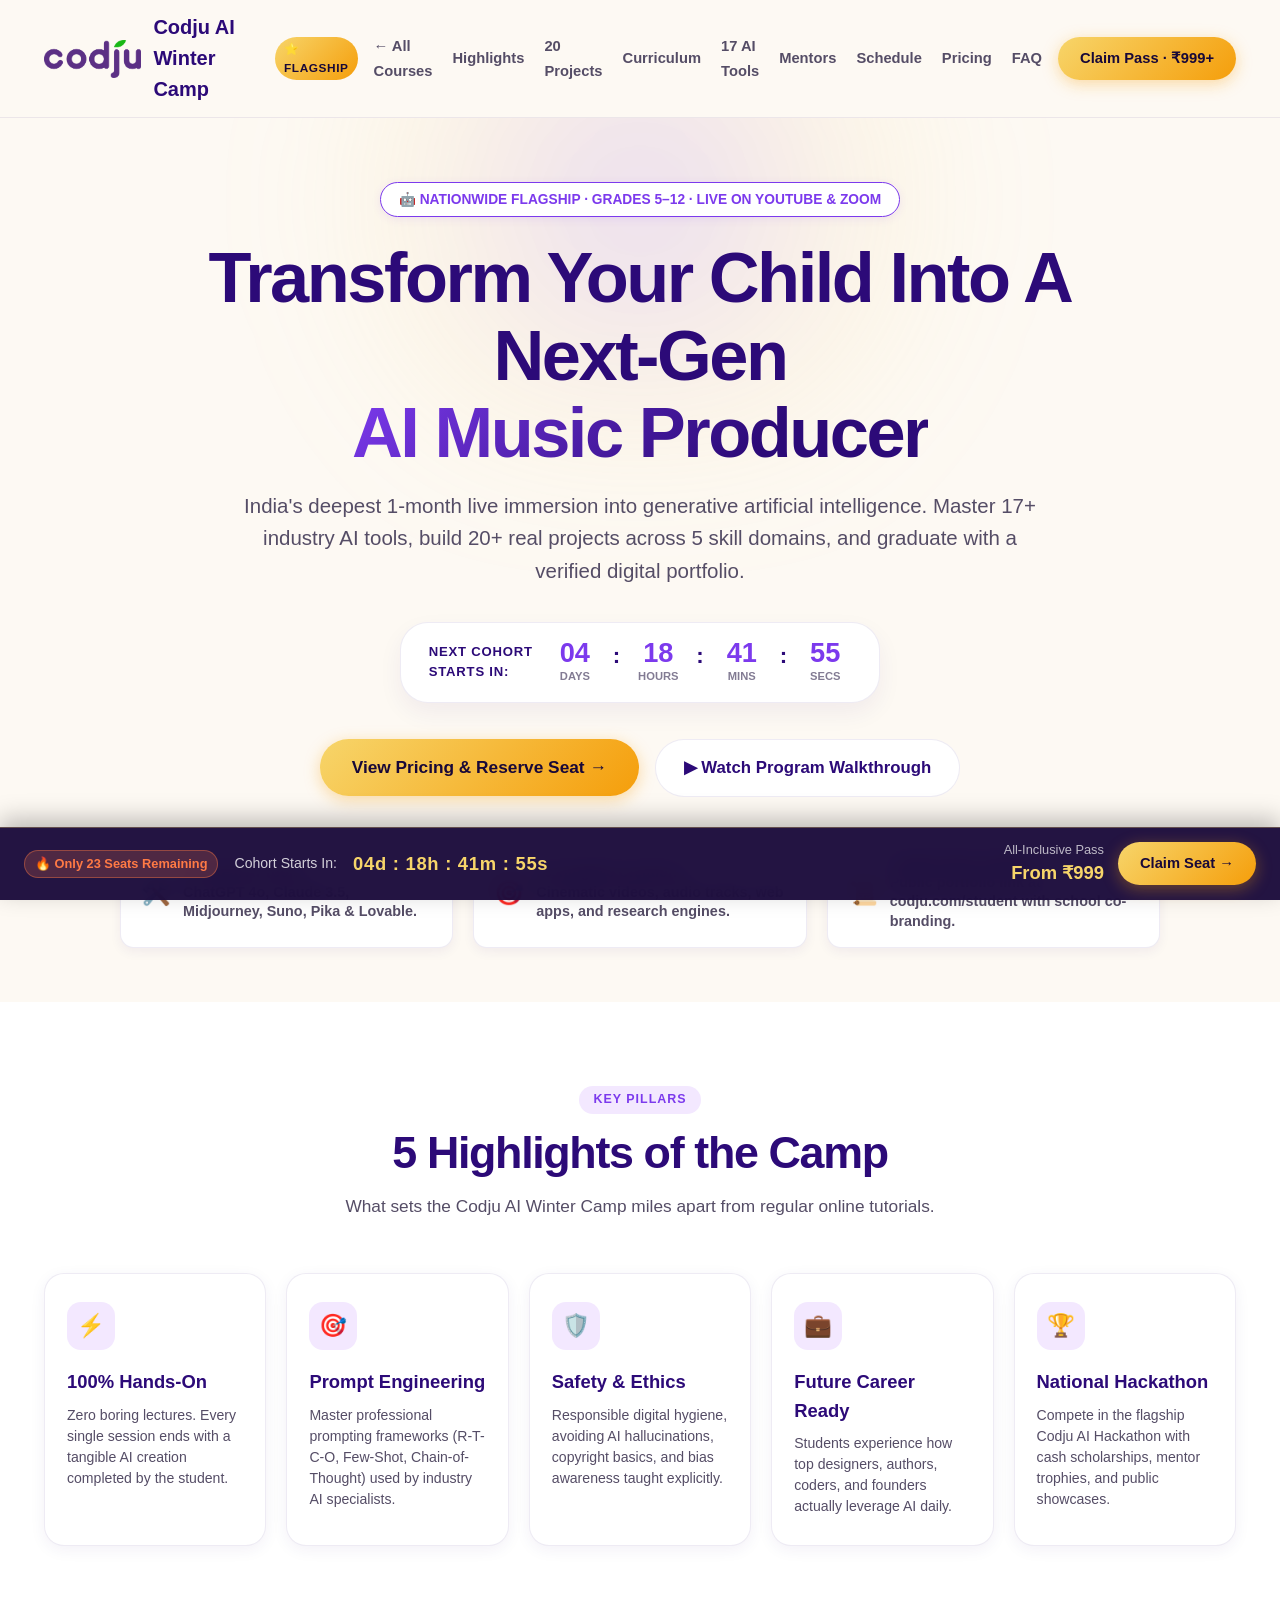
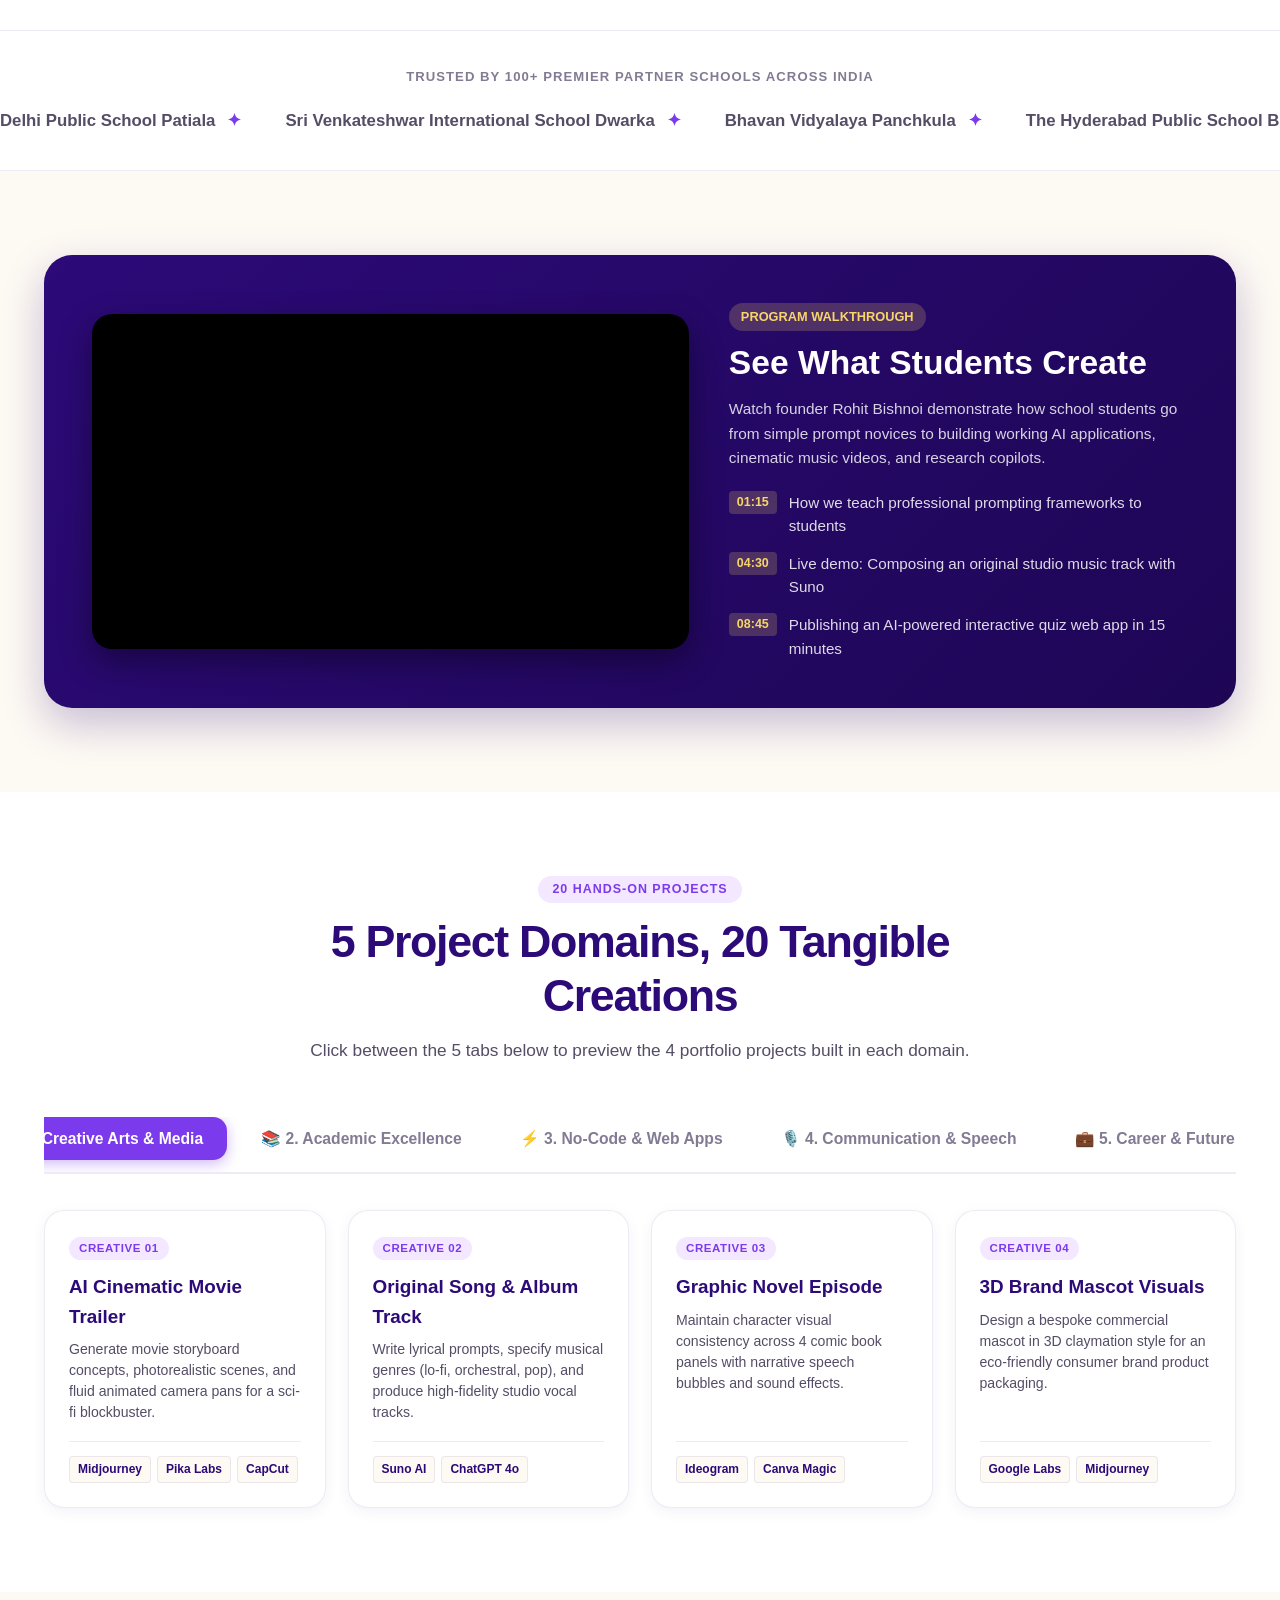
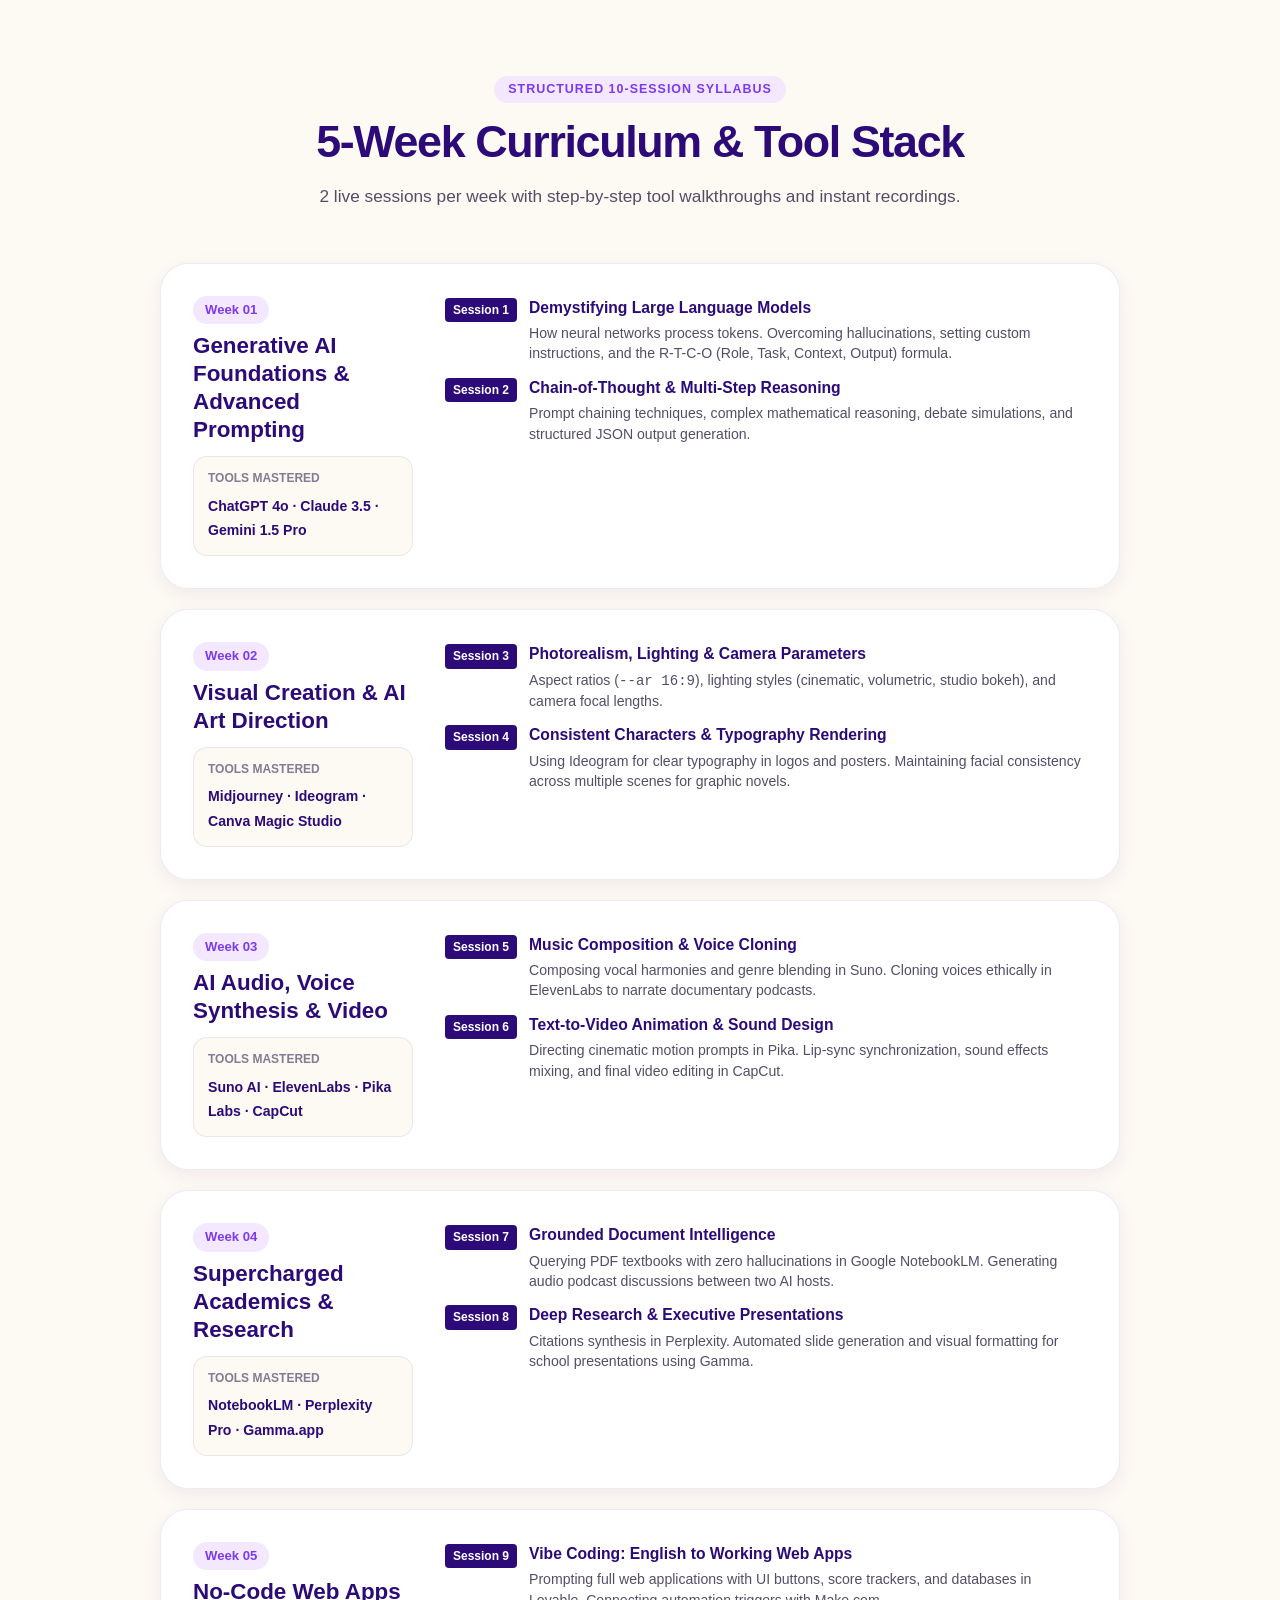
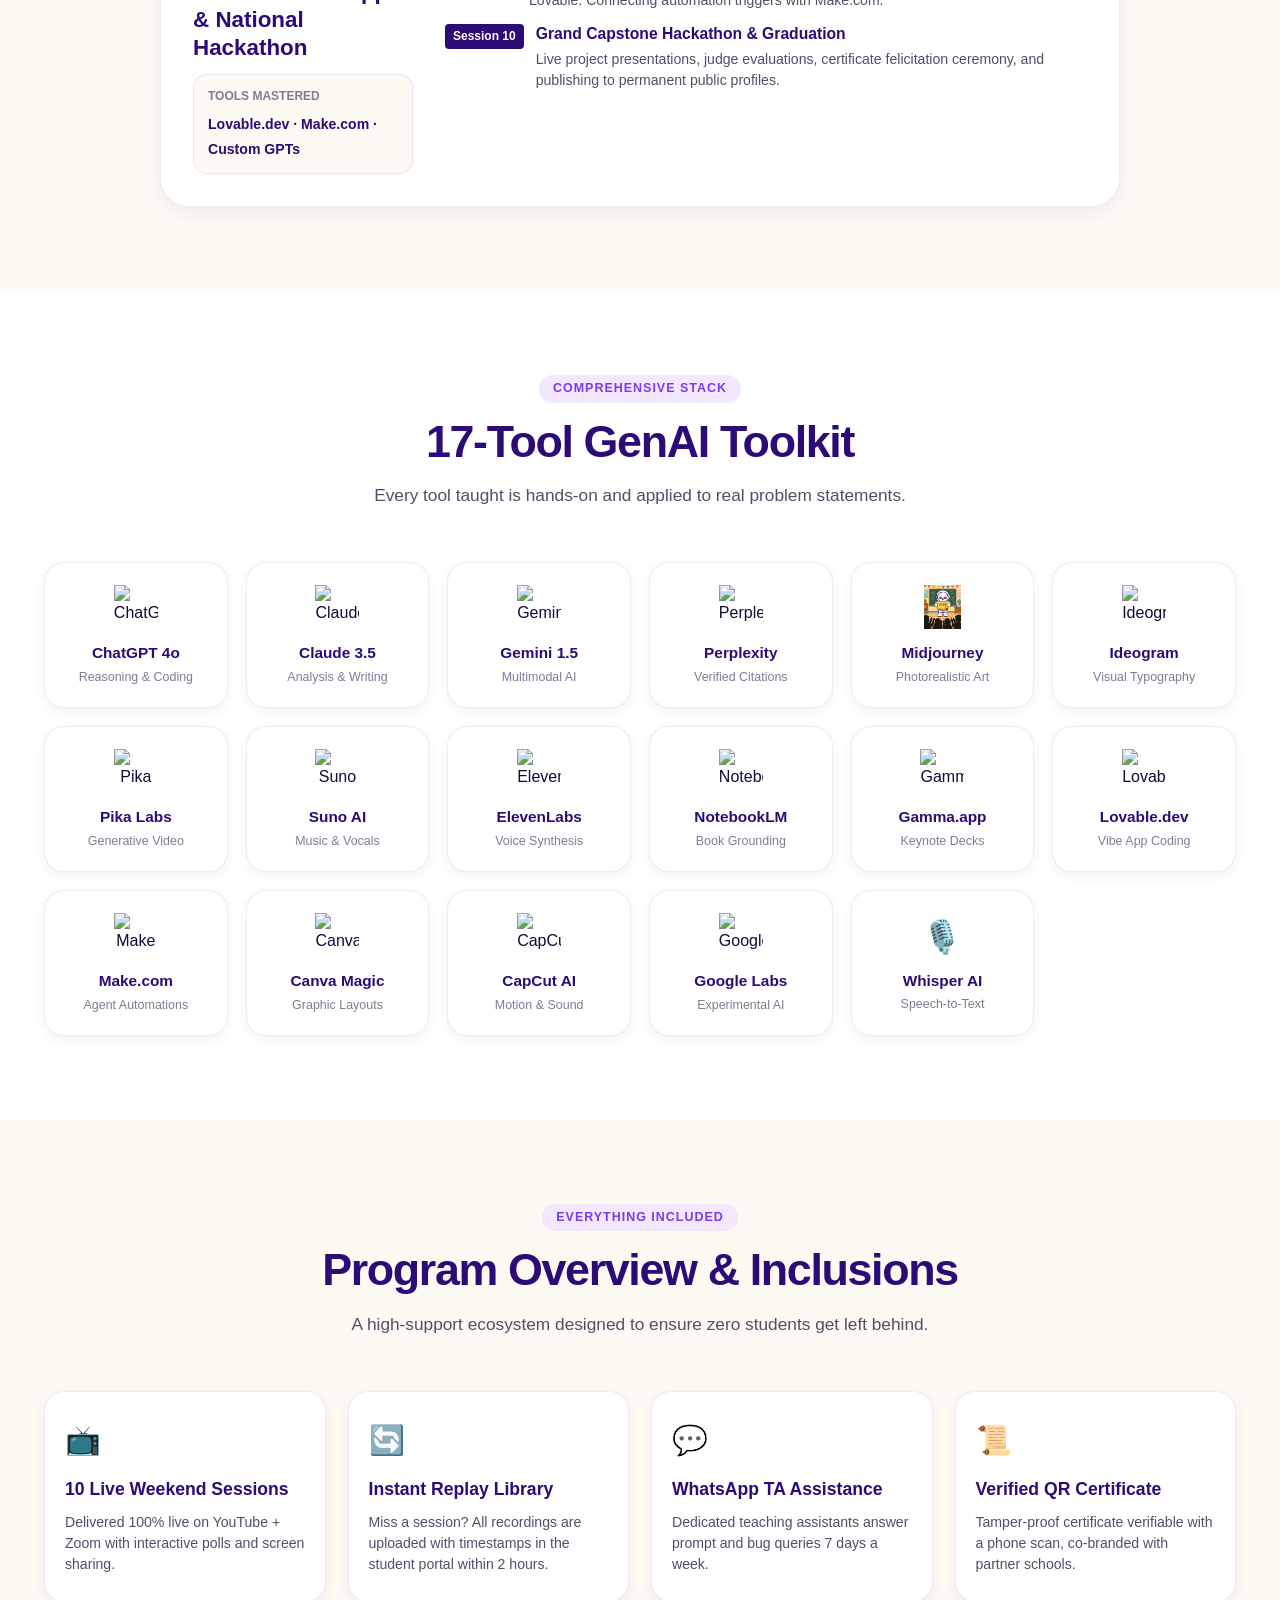
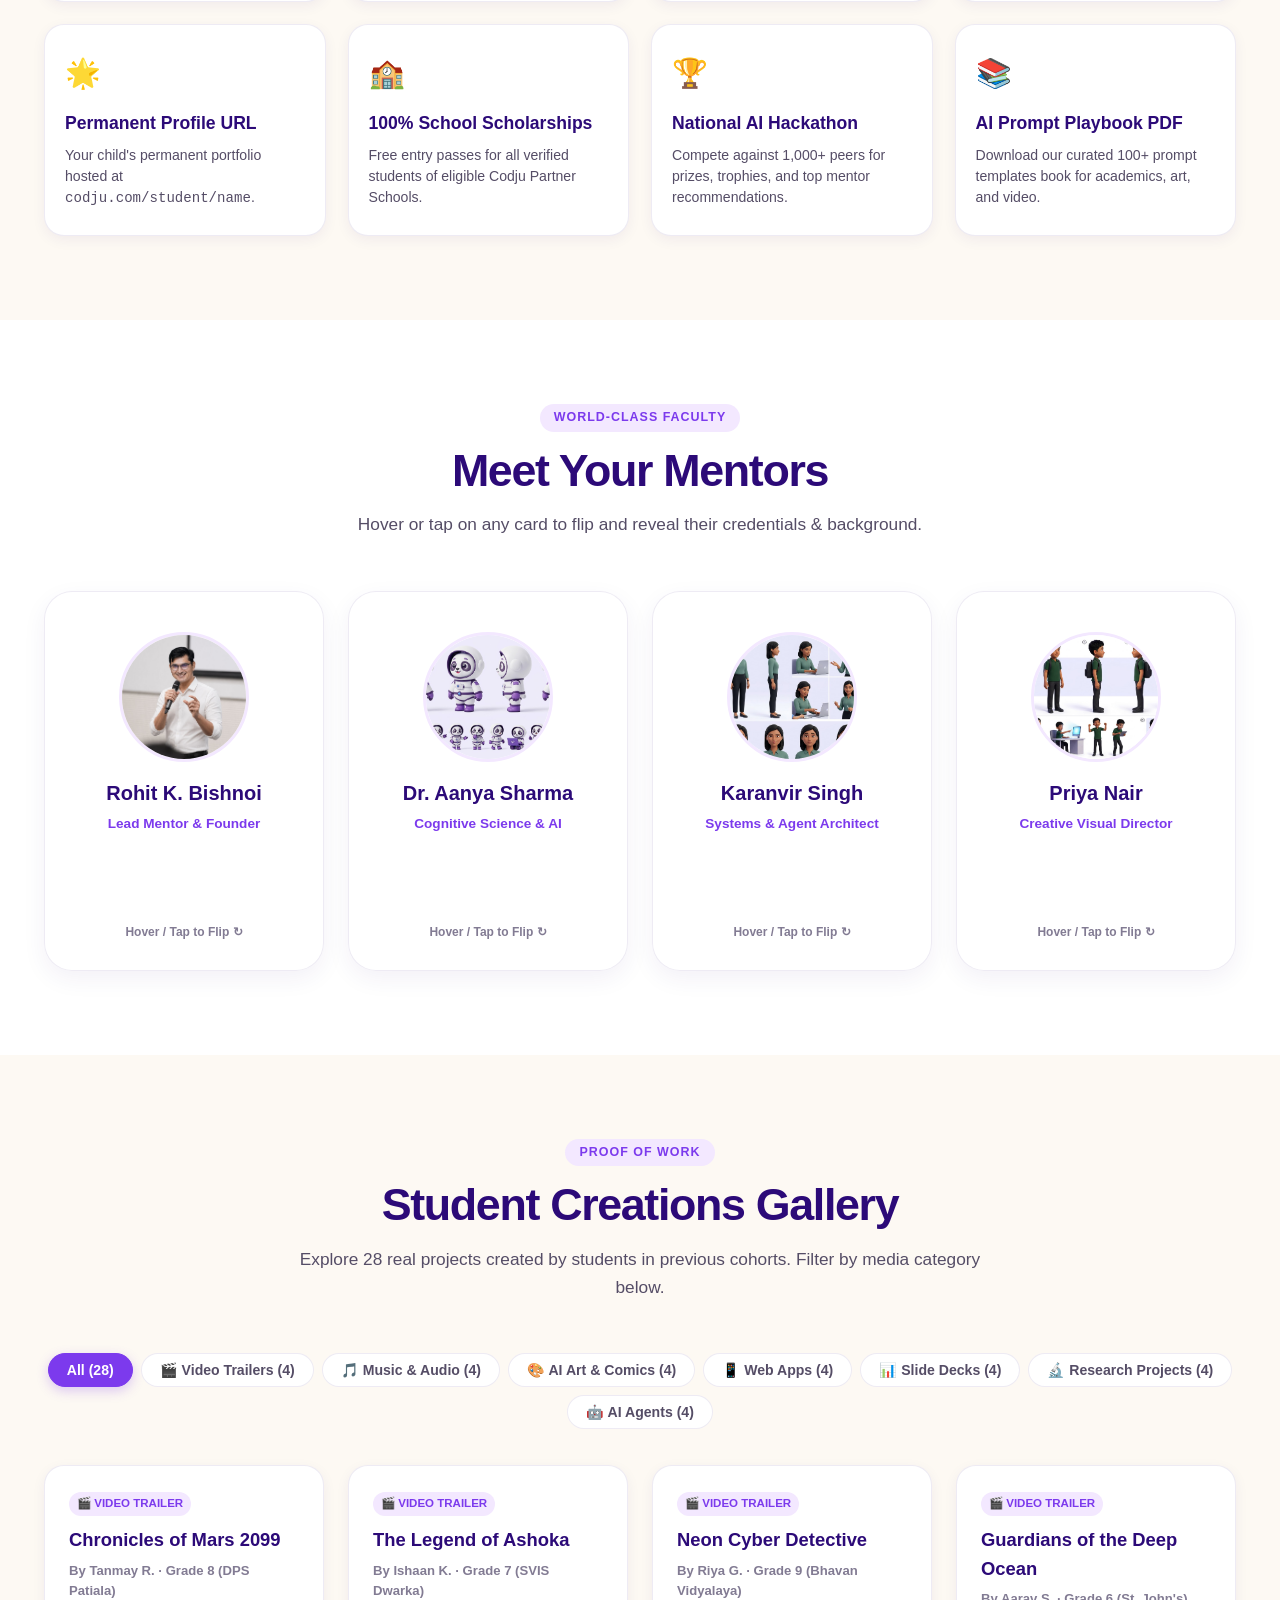
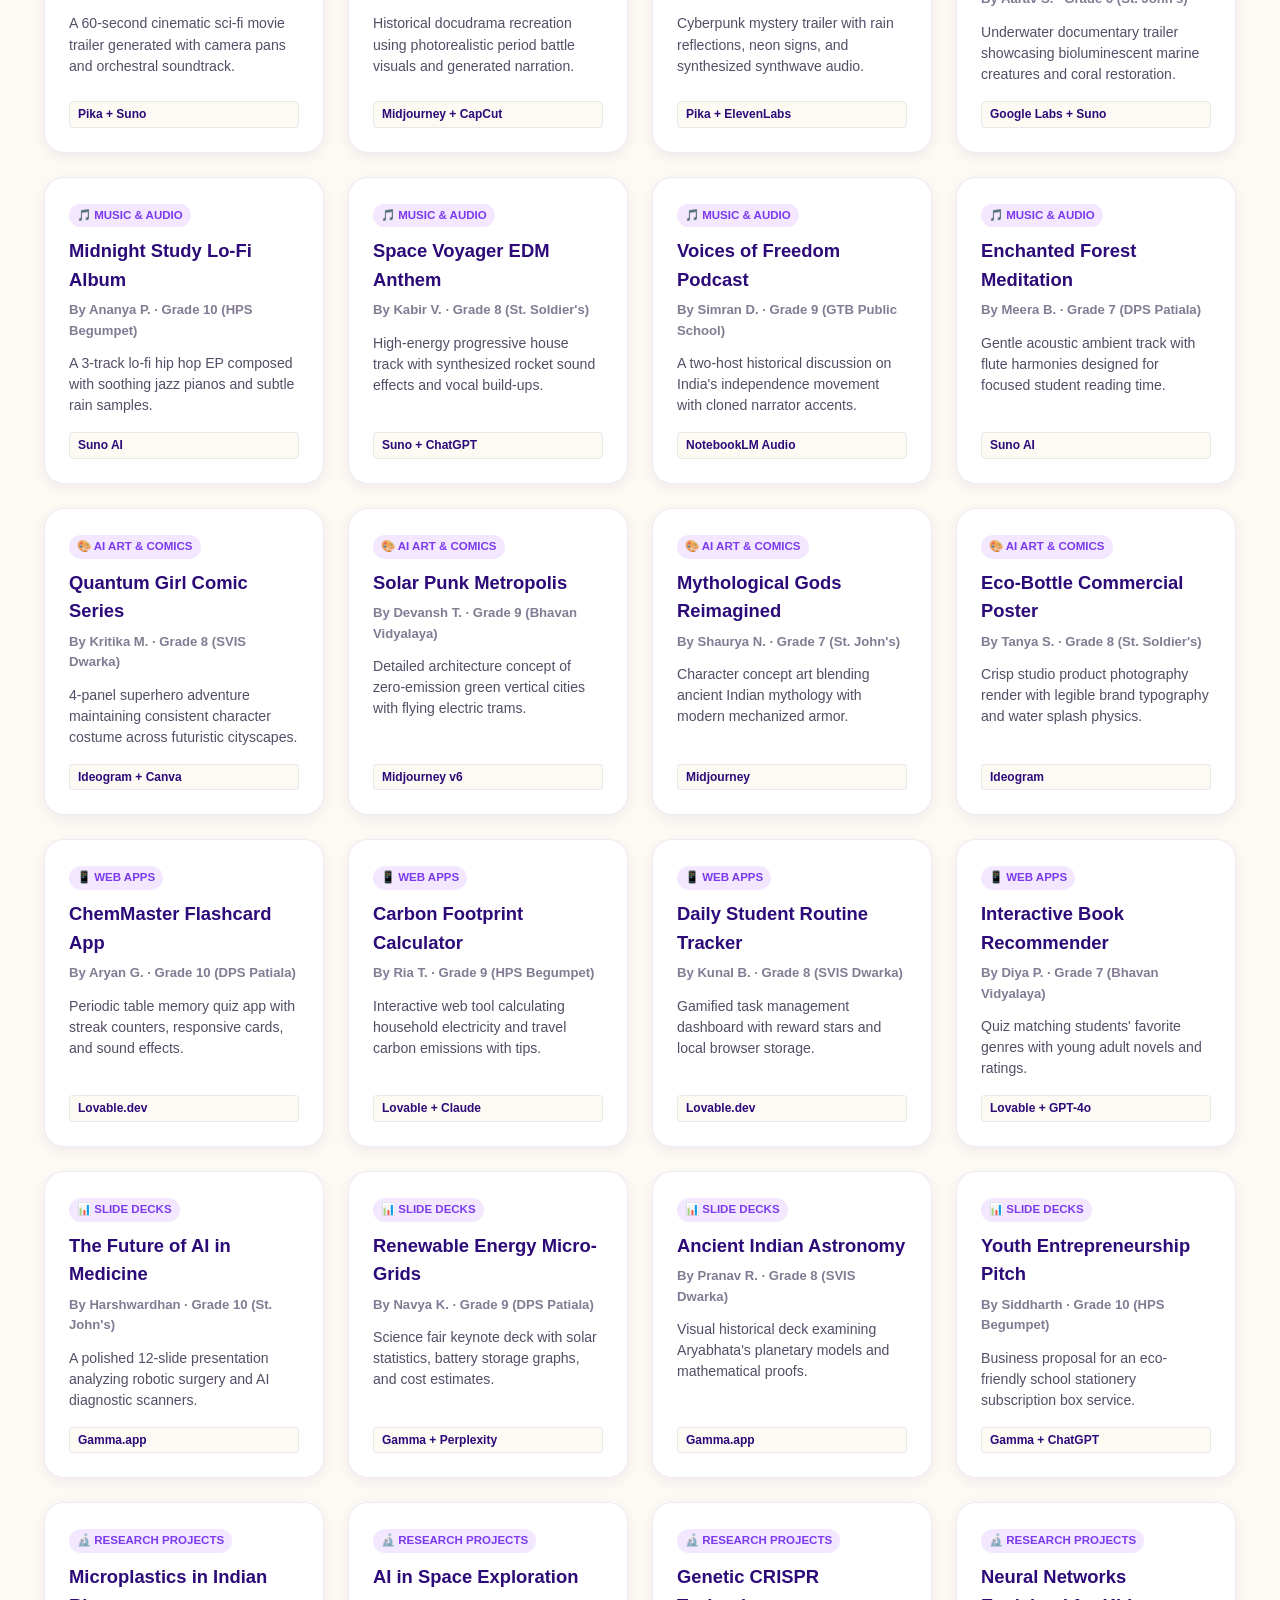
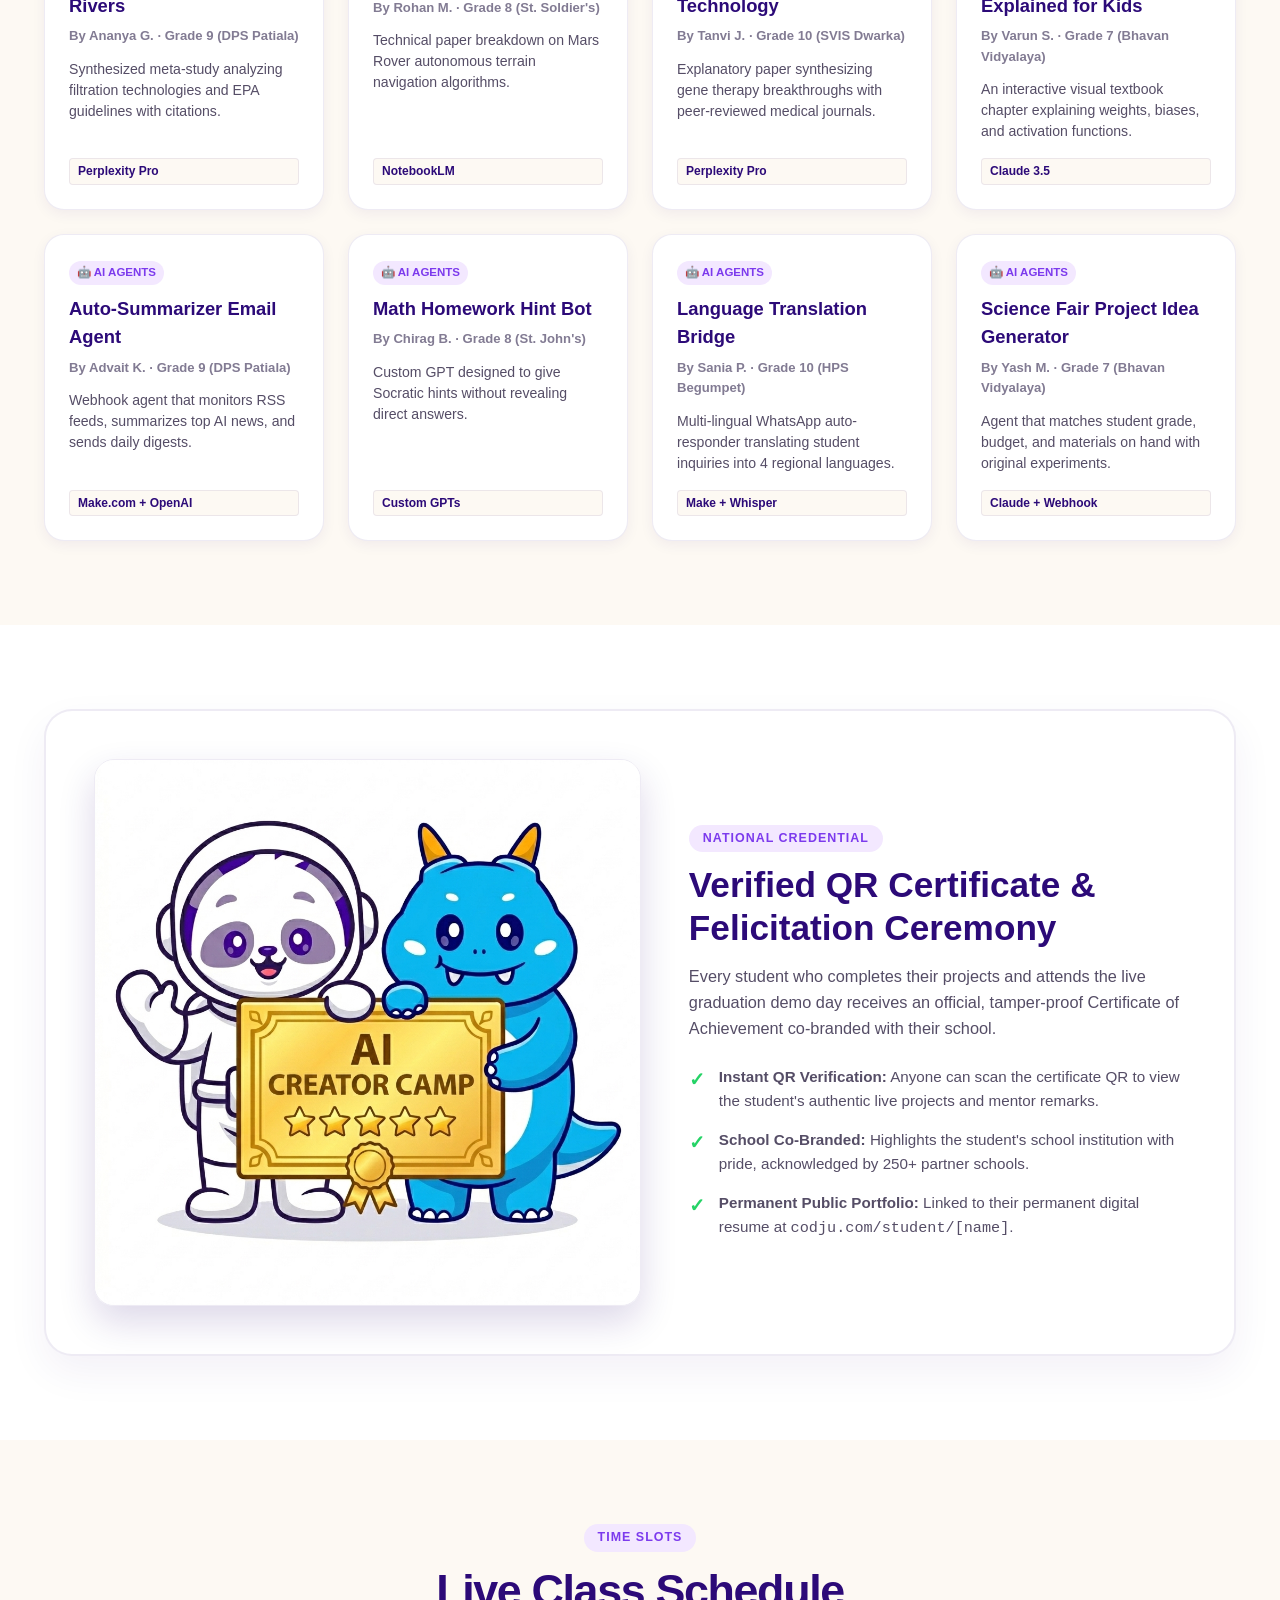
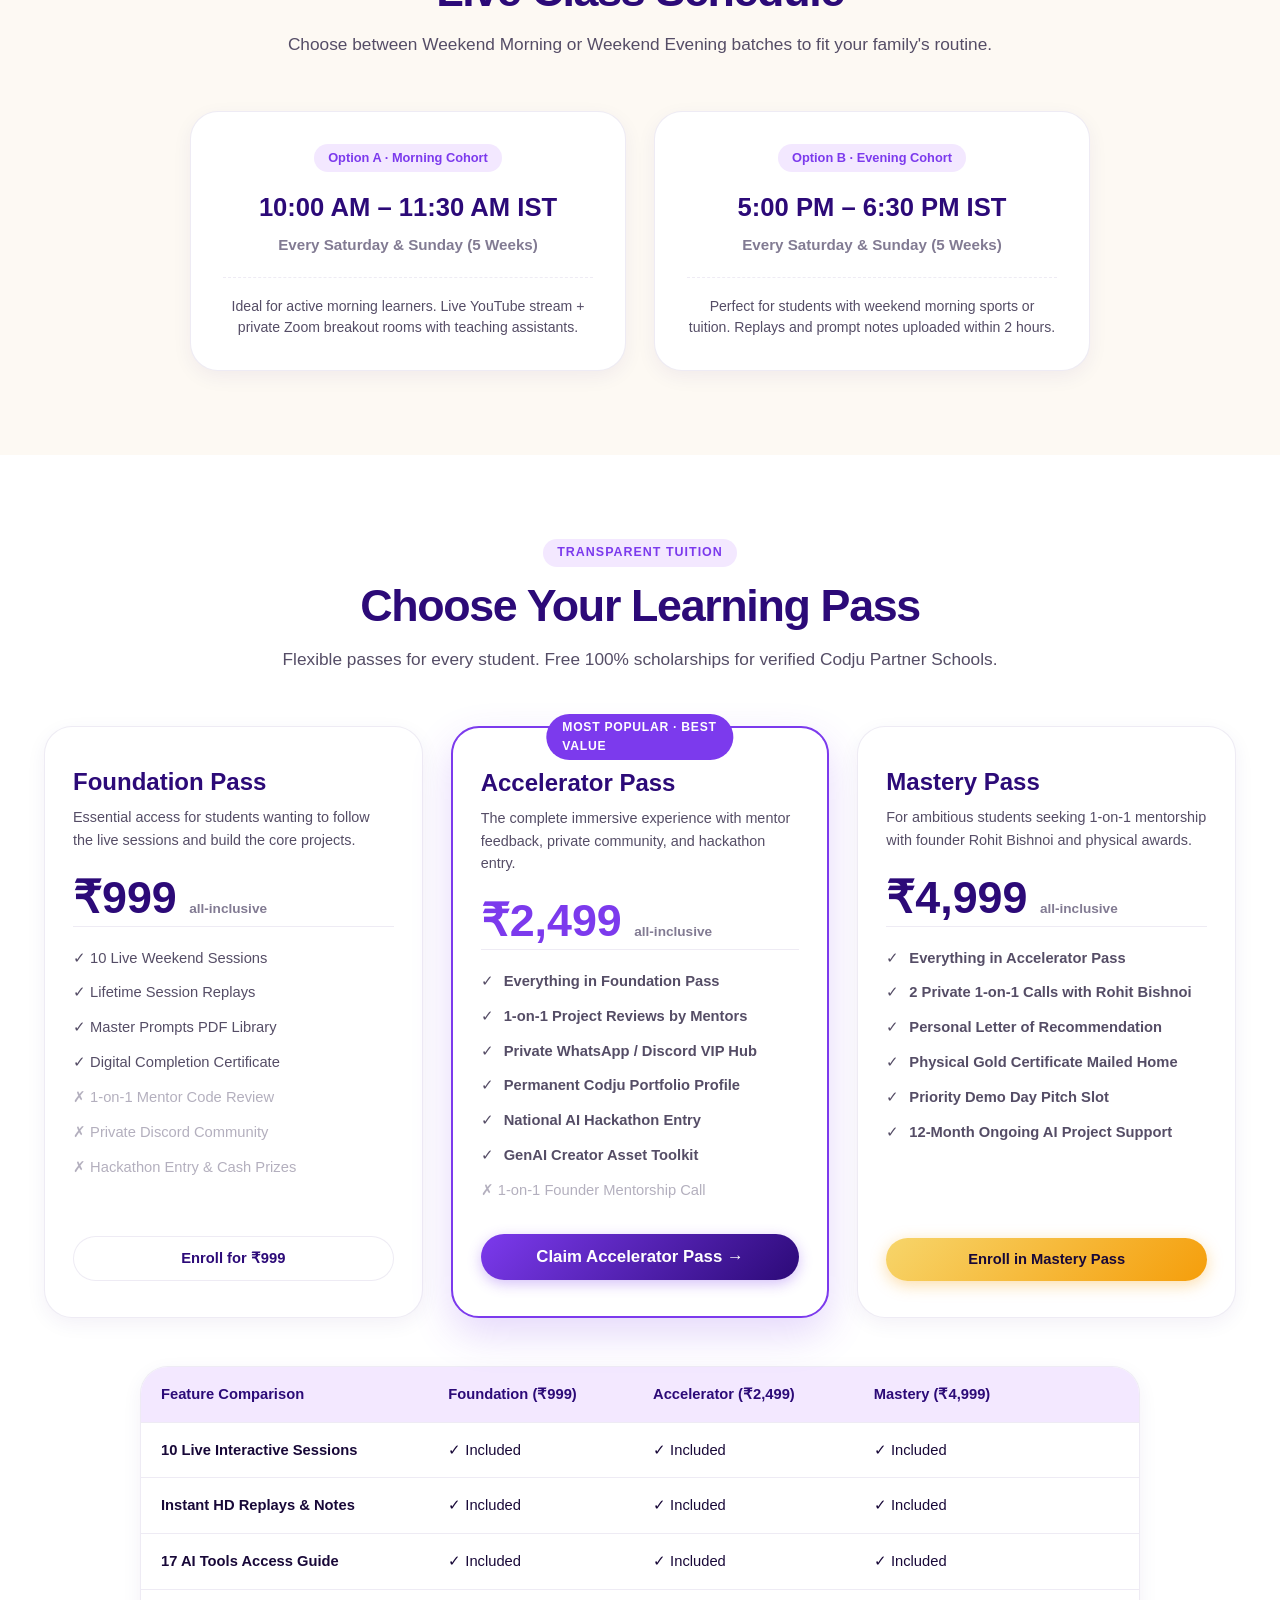
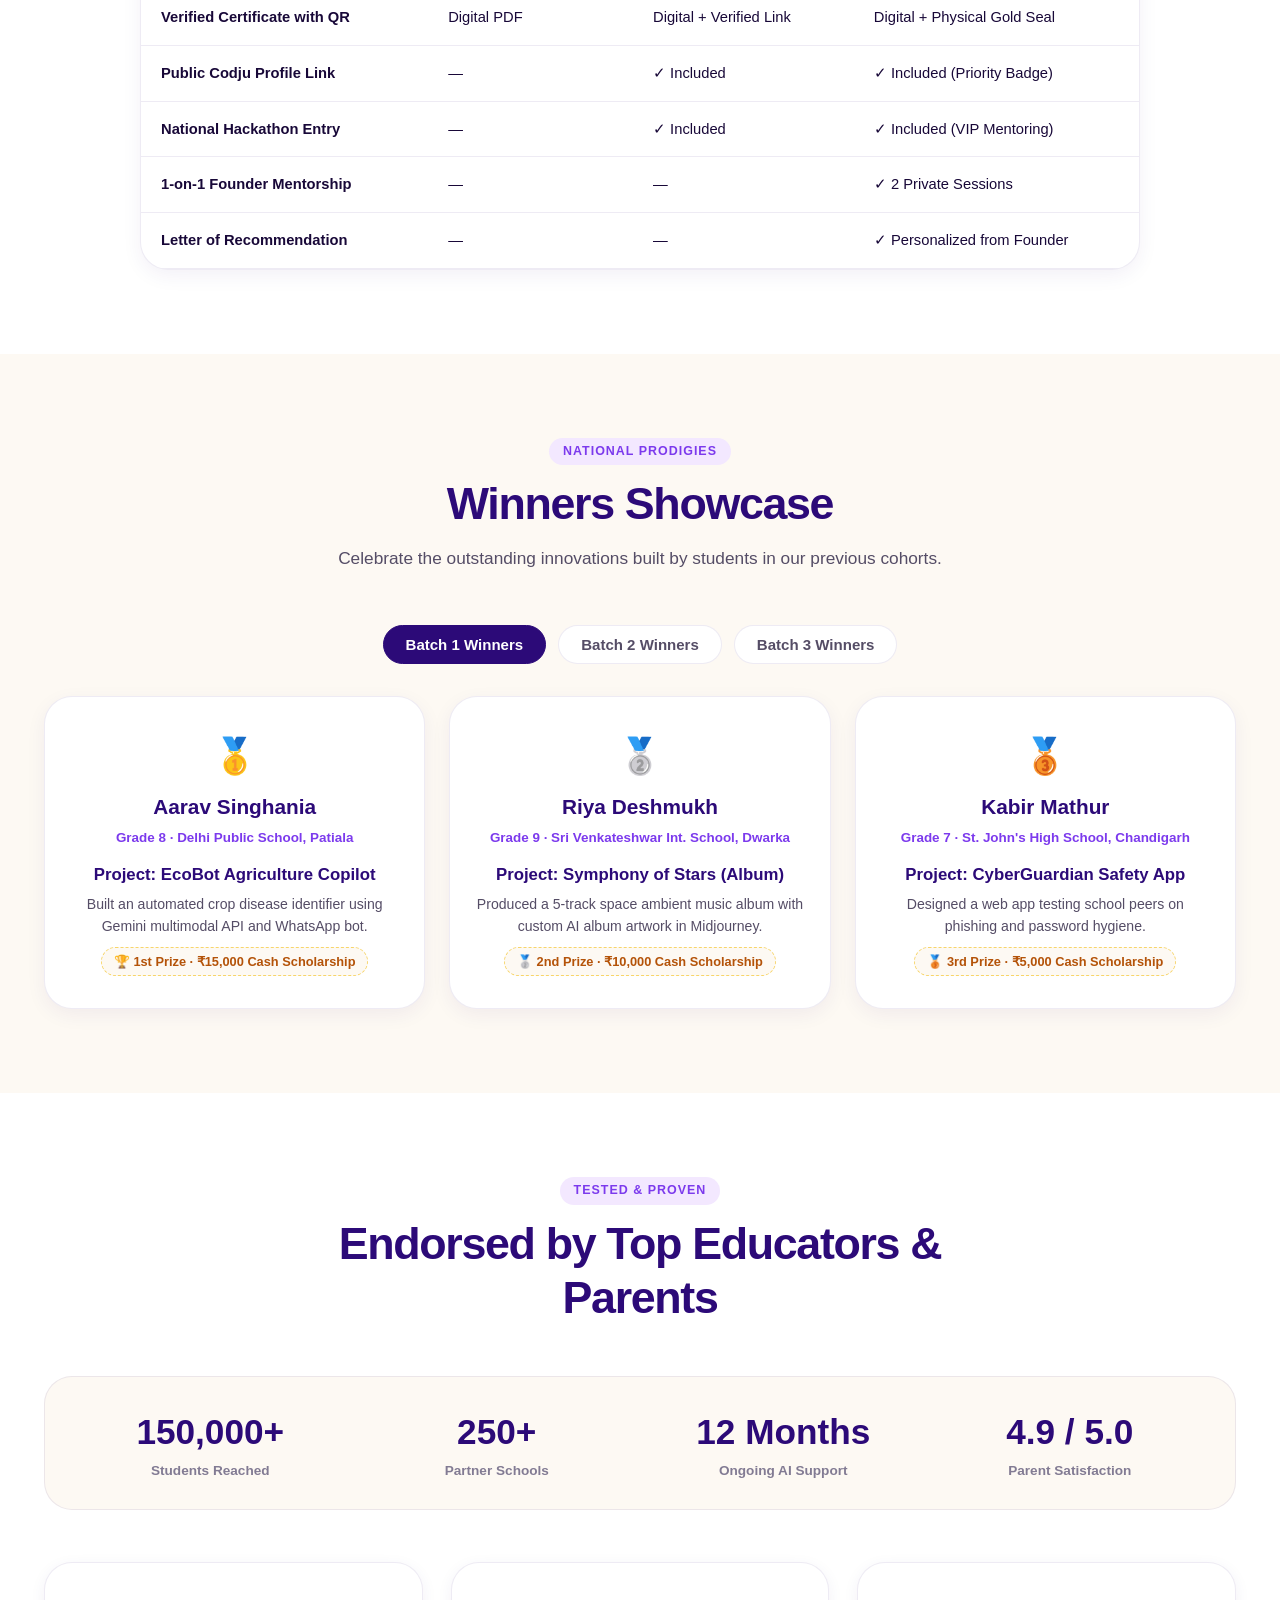
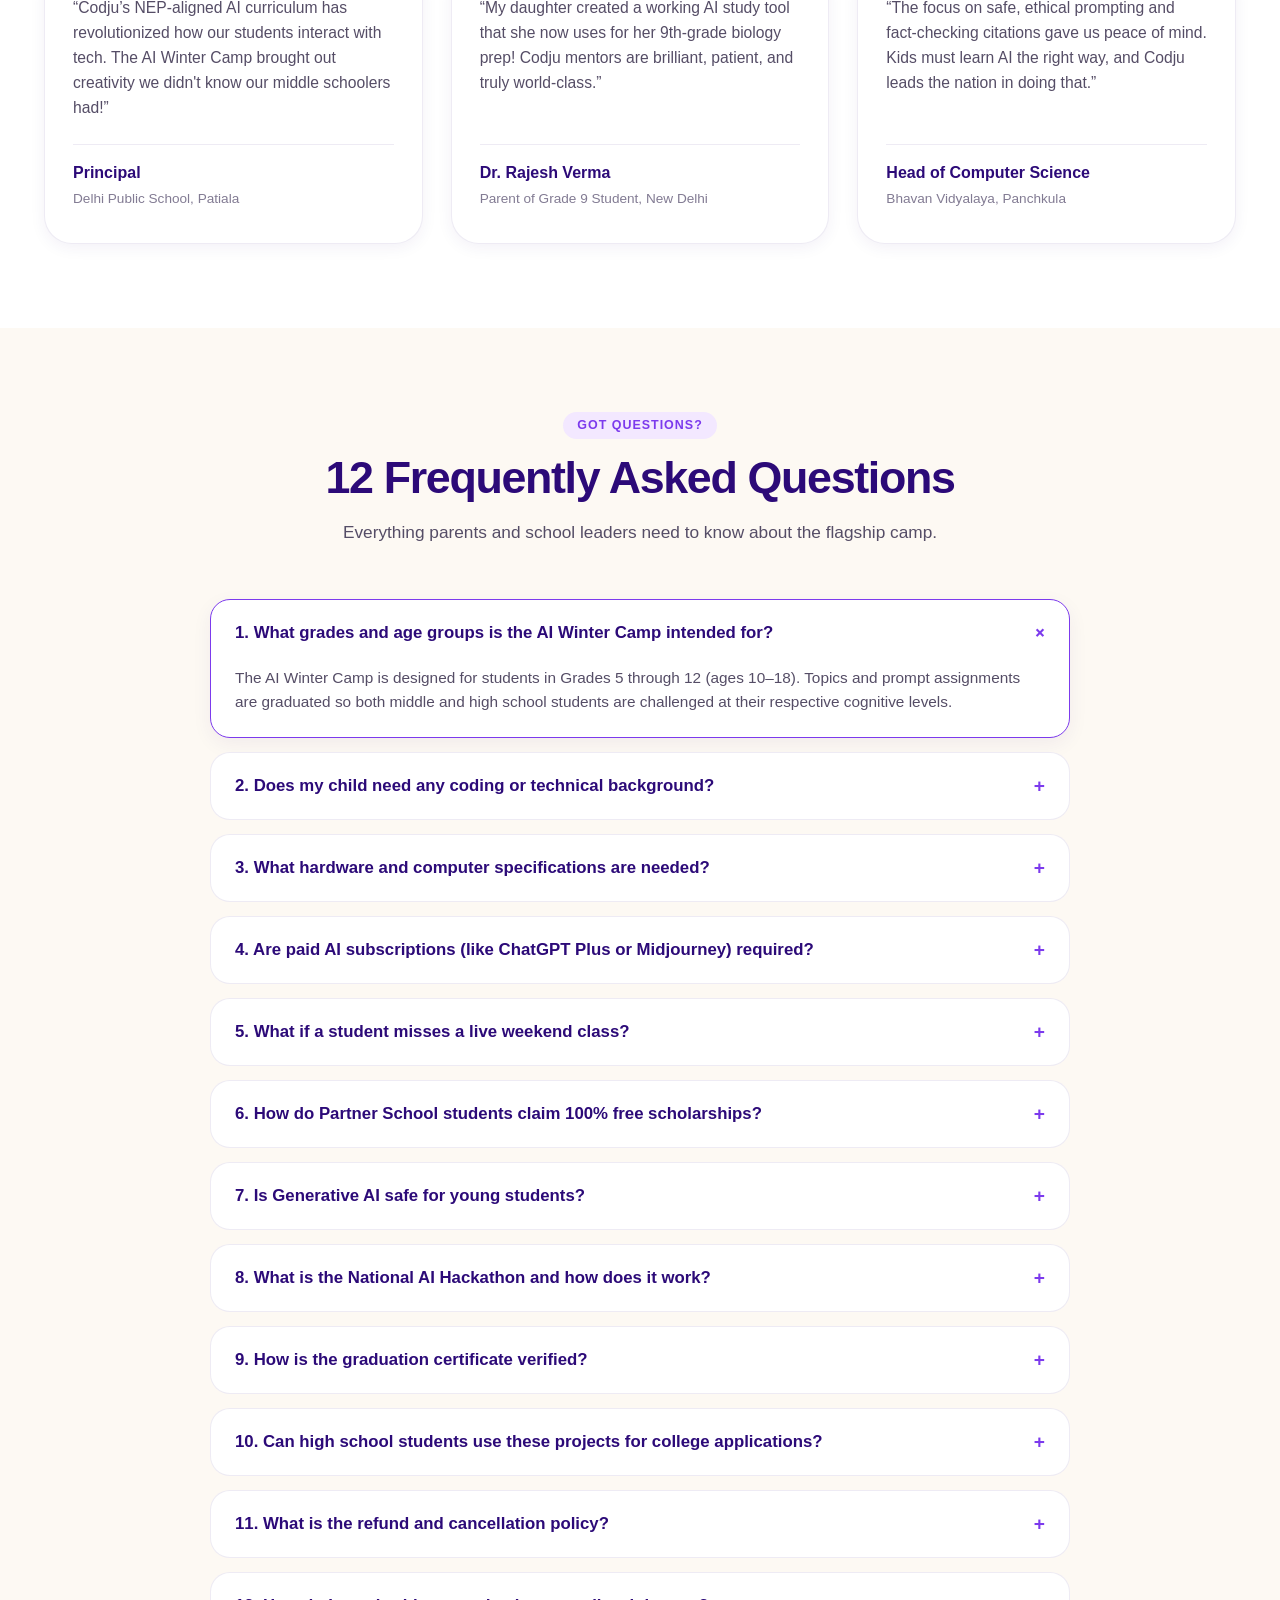
==== ai-winter-camp.html @ 2a92161c "feat: transform site into Codju Academy with 6 interactive pages and shared design system" ====
<!DOCTYPE html>
<html lang="en">
<head>
  <meta charset="UTF-8" />
  <meta name="viewport" content="width=device-width, initial-scale=1.0" />
  <title>Codju AI Winter Camp — 1-Month Flagship Generative AI Immersion (Grades 5–12)</title>
  <meta name="description" content="India's deepest live AI winter camp for students in Grades 5–12. Master 17+ GenAI tools (ChatGPT, Midjourney, Claude, Suno, Pika), build 20+ creations across 5 tracks, earn verified certification." />
  <meta name="keywords" content="Codju AI Winter Camp, Generative AI for school kids, AI camp for students, ChatGPT for teenagers, Midjourney coding camp, Grades 5-12" />
  <link rel="icon" type="image/png" href="assets/logo.png" />
  <style>
    /* ==========================================================================
       CODJU ACADEMY — FLAGSHIP AI WINTER CAMP (GRADES 5–12)
       Deep Purple (#2c0a78, #7c3aed) | Cream (#fdf9f3) | Warm Gold (#f7d56a)
       ========================================================================== */
    :root {
      --font-family: -apple-system, BlinkMacSystemFont, "SF Pro Display", "SF Pro Text", "Segoe UI", Roboto, Helvetica, Arial, sans-serif;
      --color-brand-deep: #2c0a78;
      --color-brand-purple: #7c3aed;
      --color-brand-purple-light: #9061f9;
      --color-brand-lavender: #f3e8ff;
      --color-brand-cream: #fdf9f3;
      --color-brand-warm: #f7d56a;
      --color-brand-amber: #f59e0b;
      
      --color-bg-page: #fdf9f3;
      --color-bg-surface: #ffffff;
      --color-text-primary: #180838;
      --color-text-secondary: #554d66;
      --color-text-muted: #827b93;
      --color-border: rgba(44, 10, 120, 0.08);
      --color-border-hover: rgba(124, 58, 237, 0.3);
      --color-shadow: rgba(44, 10, 120, 0.06);
      --color-shadow-lg: rgba(44, 10, 120, 0.16);
      
      --radius-sm: 8px;
      --radius-md: 14px;
      --radius-lg: 20px;
      --radius-xl: 28px;
      --radius-full: 9999px;
      --transition-base: 0.22s cubic-bezier(0.16, 1, 0.3, 1);
      --max-width: 1240px;
    }

    *, *::before, *::after {
      box-sizing: border-box;
      margin: 0;
      padding: 0;
    }

    html {
      scroll-behavior: smooth;
      font-size: 16px;
      -webkit-font-smoothing: antialiased;
    }

    body {
      font-family: var(--font-family);
      background-color: var(--color-bg-page);
      color: var(--color-text-primary);
      line-height: 1.55;
      overflow-x: hidden;
      padding-bottom: 76px; /* space for sticky bottom bar */
    }

    a {
      color: inherit;
      text-decoration: none;
    }

    img {
      max-width: 100%;
      height: auto;
      display: block;
    }

    button {
      font-family: inherit;
      cursor: pointer;
      border: none;
      background: none;
    }

    .container {
      max-width: var(--max-width);
      margin: 0 auto;
      padding: 0 24px;
    }

    /* --- Sticky Top Navigation --- */
    .site-nav {
      position: sticky;
      top: 0;
      z-index: 100;
      background: rgba(253, 249, 243, 0.94);
      backdrop-filter: blur(16px);
      -webkit-backdrop-filter: blur(16px);
      border-bottom: 1px solid var(--color-border);
      transition: all var(--transition-base);
    }

    .site-nav__inner {
      max-width: var(--max-width);
      margin: 0 auto;
      padding: 12px 24px;
      display: flex;
      align-items: center;
      justify-content: space-between;
      gap: 16px;
    }

    .brand-logo-wrap {
      display: flex;
      align-items: center;
      gap: 12px;
      font-weight: 800;
      font-size: 1.25rem;
      color: var(--color-brand-deep);
    }

    .brand-logo-img {
      height: 38px;
      width: auto;
    }

    .flagship-badge {
      font-size: 0.74rem;
      font-weight: 800;
      background: linear-gradient(135deg, #f7d56a 0%, #f59e0b 100%);
      color: #180838;
      padding: 3px 9px;
      border-radius: var(--radius-full);
      text-transform: uppercase;
      letter-spacing: 0.05em;
    }

    .nav-links {
      display: flex;
      align-items: center;
      gap: 20px;
      list-style: none;
    }

    .nav-link {
      font-size: 0.92rem;
      font-weight: 600;
      color: var(--color-text-secondary);
      transition: color var(--transition-base);
    }

    .nav-link:hover {
      color: var(--color-brand-purple);
    }

    .btn {
      display: inline-flex;
      align-items: center;
      justify-content: center;
      gap: 8px;
      font-weight: 700;
      font-size: 0.92rem;
      padding: 10px 22px;
      border-radius: var(--radius-full);
      transition: all var(--transition-base);
      white-space: nowrap;
    }

    .btn--primary {
      background: linear-gradient(135deg, var(--color-brand-purple) 0%, var(--color-brand-deep) 100%);
      color: #ffffff;
      box-shadow: 0 4px 14px rgba(124, 58, 237, 0.32);
    }

    .btn--primary:hover {
      transform: translateY(-2px);
      box-shadow: 0 8px 24px rgba(124, 58, 237, 0.45);
    }

    .btn--gold {
      background: linear-gradient(135deg, #f7d56a 0%, #f59e0b 100%);
      color: #180838;
      font-weight: 800;
      box-shadow: 0 4px 16px rgba(245, 158, 11, 0.35);
    }

    .btn--gold:hover {
      transform: translateY(-2px);
      box-shadow: 0 6px 22px rgba(245, 158, 11, 0.5);
    }

    .btn--outline {
      border: 1.5px solid var(--color-border);
      color: var(--color-brand-deep);
      background: #ffffff;
    }

    .btn--outline:hover {
      border-color: var(--color-brand-purple);
      color: var(--color-brand-purple);
    }

    /* --- Hero Section with Auto-Rotating Skill Carousel & Live Countdown --- */
    .hero {
      position: relative;
      padding: 64px 0 54px;
      text-align: center;
      overflow: hidden;
    }

    .hero-glow-bg {
      position: absolute;
      top: -20%;
      left: 50%;
      transform: translateX(-50%);
      width: 800px;
      height: 520px;
      background: radial-gradient(circle, rgba(124, 58, 237, 0.16) 0%, rgba(247, 213, 106, 0.1) 45%, transparent 70%);
      filter: blur(65px);
      z-index: -1;
      pointer-events: none;
    }

    .hero-pill {
      display: inline-flex;
      align-items: center;
      gap: 10px;
      background: #ffffff;
      border: 1.5px solid var(--color-brand-purple);
      padding: 6px 18px;
      border-radius: var(--radius-full);
      font-size: 0.86rem;
      font-weight: 800;
      color: var(--color-brand-purple);
      margin-bottom: 22px;
      box-shadow: 0 2px 10px rgba(124, 58, 237, 0.1);
    }

    .hero-title {
      font-size: clamp(2.4rem, 5.5vw, 4.4rem);
      font-weight: 800;
      line-height: 1.1;
      letter-spacing: -0.035em;
      color: var(--color-brand-deep);
      max-width: 960px;
      margin: 0 auto 18px;
    }

    .carousel-skill-wrap {
      display: inline-block;
      min-width: 340px;
      color: var(--color-brand-purple);
      position: relative;
    }

    .carousel-skill-text {
      background: linear-gradient(135deg, #7c3aed 0%, #2c0a78 70%);
      -webkit-background-clip: text;
      -webkit-text-fill-color: transparent;
      display: inline-block;
      transition: opacity 0.3s ease, transform 0.3s ease;
    }

    .hero-subtitle {
      font-size: clamp(1.08rem, 2vw, 1.28rem);
      color: var(--color-text-secondary);
      max-width: 820px;
      margin: 0 auto 34px;
      line-height: 1.6;
    }

    /* Live Countdown Timer */
    .countdown-box {
      display: inline-flex;
      align-items: center;
      gap: 16px;
      background: #ffffff;
      border: 1.5px solid var(--color-border);
      border-radius: var(--radius-xl);
      padding: 16px 28px;
      box-shadow: 0 10px 25px var(--color-shadow);
      margin-bottom: 36px;
    }

    .countdown-label {
      font-size: 0.82rem;
      font-weight: 800;
      text-transform: uppercase;
      letter-spacing: 0.06em;
      color: var(--color-brand-deep);
      text-align: left;
    }

    .countdown-digits {
      display: flex;
      gap: 12px;
      align-items: center;
    }

    .timer-segment {
      display: flex;
      flex-direction: column;
      align-items: center;
      min-width: 52px;
    }

    .timer-num {
      font-size: 1.7rem;
      font-weight: 800;
      color: var(--color-brand-purple);
      line-height: 1;
    }

    .timer-unit {
      font-size: 0.7rem;
      font-weight: 700;
      color: var(--color-text-muted);
      text-transform: uppercase;
      margin-top: 2px;
    }

    .timer-colon {
      font-size: 1.4rem;
      font-weight: 800;
      color: var(--color-brand-deep);
      margin-top: -12px;
    }

    .hero-cta-wrap {
      display: flex;
      justify-content: center;
      align-items: center;
      gap: 16px;
      flex-wrap: wrap;
      margin-bottom: 40px;
    }

    /* 3 Enrollment Benefits */
    .hero-benefits-strip {
      display: grid;
      grid-template-columns: repeat(3, 1fr);
      gap: 20px;
      max-width: 1040px;
      margin: 0 auto;
      text-align: left;
    }

    .hero-benefit-item {
      background: #ffffff;
      border: 1px solid var(--color-border);
      border-radius: var(--radius-md);
      padding: 16px 20px;
      display: flex;
      align-items: center;
      gap: 12px;
      box-shadow: 0 4px 12px var(--color-shadow);
    }

    .hero-benefit-icon {
      font-size: 1.5rem;
      flex-shrink: 0;
    }

    .hero-benefit-text {
      font-size: 0.9rem;
      font-weight: 600;
      color: var(--color-text-secondary);
      line-height: 1.35;
    }

    .hero-benefit-text strong {
      color: var(--color-brand-deep);
    }

    /* --- 5 Highlight Cards Section --- */
    .section {
      padding: 84px 0;
      position: relative;
    }

    .section--white {
      background: #ffffff;
    }

    .section-header {
      text-align: center;
      max-width: 720px;
      margin: 0 auto 52px;
    }

    .section-tag {
      font-size: 0.78rem;
      font-weight: 800;
      letter-spacing: 0.08em;
      text-transform: uppercase;
      color: var(--color-brand-purple);
      background: var(--color-brand-lavender);
      padding: 4px 14px;
      border-radius: var(--radius-full);
      display: inline-block;
      margin-bottom: 12px;
    }

    .section-title {
      font-size: clamp(2rem, 3.8vw, 2.8rem);
      font-weight: 800;
      letter-spacing: -0.03em;
      color: var(--color-brand-deep);
      line-height: 1.2;
      margin-bottom: 14px;
    }

    .section-subtitle {
      font-size: 1.08rem;
      color: var(--color-text-secondary);
      line-height: 1.6;
    }

    .highlights-grid {
      display: grid;
      grid-template-columns: repeat(5, 1fr);
      gap: 20px;
    }

    .highlight-card {
      background: #ffffff;
      border: 1px solid var(--color-border);
      border-radius: var(--radius-lg);
      padding: 28px 22px;
      box-shadow: 0 4px 16px var(--color-shadow);
      display: flex;
      flex-direction: column;
      justify-content: flex-start;
      transition: all var(--transition-base);
      position: relative;
    }

    .highlight-card:hover {
      transform: translateY(-6px);
      box-shadow: 0 16px 36px var(--color-shadow-lg);
      border-color: var(--color-brand-purple);
    }

    .highlight-icon-box {
      width: 48px;
      height: 48px;
      border-radius: var(--radius-md);
      background: var(--color-brand-lavender);
      color: var(--color-brand-purple);
      display: flex;
      align-items: center;
      justify-content: center;
      font-size: 1.4rem;
      margin-bottom: 18px;
    }

    .highlight-title {
      font-size: 1.15rem;
      font-weight: 800;
      color: var(--color-brand-deep);
      margin-bottom: 8px;
    }

    .highlight-desc {
      font-size: 0.88rem;
      color: var(--color-text-secondary);
      line-height: 1.5;
    }

    /* --- Schools Marquee --- */
    .marquee-section {
      background: #ffffff;
      border-top: 1px solid var(--color-border);
      border-bottom: 1px solid var(--color-border);
      padding: 36px 0;
      overflow: hidden;
    }

    .marquee-track {
      display: flex;
      gap: 44px;
      width: max-content;
      animation: scrollMarquee 36s linear infinite;
    }

    .marquee-item {
      font-size: 1.05rem;
      font-weight: 700;
      color: var(--color-text-secondary);
      white-space: nowrap;
      display: flex;
      align-items: center;
      gap: 12px;
    }

    .marquee-item .dot {
      color: var(--color-brand-purple);
    }

    @keyframes scrollMarquee {
      0% { transform: translateX(0); }
      100% { transform: translateX(-50%); }
    }

    /* --- Walkthrough Video Section --- */
    .video-section-box {
      background: linear-gradient(135deg, #2c0a78 0%, #1e0655 100%);
      border-radius: var(--radius-xl);
      padding: 48px;
      color: #ffffff;
      display: grid;
      grid-template-columns: 1.3fr 1fr;
      gap: 40px;
      align-items: center;
      box-shadow: 0 16px 40px rgba(44, 10, 120, 0.25);
    }

    .video-frame-wrap {
      position: relative;
      border-radius: var(--radius-lg);
      overflow: hidden;
      box-shadow: 0 12px 32px rgba(0, 0, 0, 0.4);
      aspect-ratio: 16 / 9;
      background: #000000;
    }

    .video-frame-wrap iframe {
      width: 100%;
      height: 100%;
      border: none;
    }

    .video-highlights-list {
      list-style: none;
      display: flex;
      flex-direction: column;
      gap: 14px;
      margin-top: 20px;
    }

    .video-highlight-item {
      display: flex;
      align-items: flex-start;
      gap: 12px;
      font-size: 0.95rem;
      color: rgba(255, 255, 255, 0.85);
    }

    .video-highlight-timestamp {
      background: rgba(247, 213, 106, 0.2);
      color: var(--color-brand-warm);
      font-size: 0.78rem;
      font-weight: 800;
      padding: 2px 8px;
      border-radius: 4px;
      white-space: nowrap;
    }

    /* --- 5 Project-Skill Tabs × 4 Projects Each (20 Projects) --- */
    .project-tabs-nav {
      display: flex;
      gap: 10px;
      overflow-x: auto;
      padding-bottom: 12px;
      margin-bottom: 36px;
      border-bottom: 2px solid var(--color-border);
      justify-content: center;
      scrollbar-width: none;
    }

    .project-tab-btn {
      padding: 12px 24px;
      font-weight: 700;
      font-size: 0.98rem;
      color: var(--color-text-muted);
      border-radius: var(--radius-md);
      transition: all var(--transition-base);
      white-space: nowrap;
    }

    .project-tab-btn:hover {
      color: var(--color-brand-purple);
      background: var(--color-brand-lavender);
    }

    .project-tab-btn.active {
      color: #ffffff;
      background: var(--color-brand-purple);
      box-shadow: 0 4px 14px rgba(124, 58, 237, 0.35);
    }

    .project-tab-pane {
      display: none;
      animation: fadeIn 0.25s ease-in-out;
    }

    .project-tab-pane.active {
      display: block;
    }

    .tab-projects-grid {
      display: grid;
      grid-template-columns: repeat(4, 1fr);
      gap: 22px;
    }

    .creation-card {
      background: #ffffff;
      border: 1px solid var(--color-border);
      border-radius: var(--radius-lg);
      padding: 24px;
      box-shadow: 0 4px 14px var(--color-shadow);
      display: flex;
      flex-direction: column;
      justify-content: space-between;
      transition: all var(--transition-base);
    }

    .creation-card:hover {
      transform: translateY(-4px);
      box-shadow: 0 12px 28px var(--color-shadow-lg);
      border-color: var(--color-brand-purple);
    }

    .creation-badge {
      font-size: 0.72rem;
      font-weight: 800;
      text-transform: uppercase;
      letter-spacing: 0.05em;
      color: var(--color-brand-purple);
      background: var(--color-brand-lavender);
      padding: 3px 10px;
      border-radius: var(--radius-full);
      display: inline-block;
      margin-bottom: 12px;
    }

    .creation-title {
      font-size: 1.18rem;
      font-weight: 800;
      color: var(--color-brand-deep);
      margin-bottom: 8px;
    }

    .creation-desc {
      font-size: 0.88rem;
      color: var(--color-text-secondary);
      line-height: 1.5;
      margin-bottom: 18px;
    }

    .creation-tools-wrap {
      display: flex;
      gap: 6px;
      flex-wrap: wrap;
      padding-top: 14px;
      border-top: 1px solid var(--color-border);
    }

    .creation-tool-pill {
      font-size: 0.75rem;
      font-weight: 700;
      background: var(--color-brand-cream);
      color: var(--color-brand-deep);
      border: 1px solid var(--color-border);
      padding: 3px 8px;
      border-radius: 4px;
    }

    /* --- 5-Week Curriculum (2 sessions/week) --- */
    .curriculum-timeline {
      display: flex;
      flex-direction: column;
      gap: 20px;
      max-width: 960px;
      margin: 0 auto;
    }

    .week-card {
      background: #ffffff;
      border: 1.5px solid var(--color-border);
      border-radius: var(--radius-xl);
      padding: 32px;
      box-shadow: 0 6px 20px var(--color-shadow);
      display: grid;
      grid-template-columns: 220px 1fr;
      gap: 32px;
      align-items: flex-start;
      transition: all var(--transition-base);
    }

    .week-card:hover {
      border-color: var(--color-brand-purple);
      box-shadow: 0 10px 30px var(--color-shadow-lg);
    }

    .week-tag {
      font-size: 0.82rem;
      font-weight: 800;
      color: var(--color-brand-purple);
      background: var(--color-brand-lavender);
      padding: 4px 12px;
      border-radius: var(--radius-full);
      display: inline-block;
      margin-bottom: 8px;
    }

    .week-title {
      font-size: 1.4rem;
      font-weight: 800;
      color: var(--color-brand-deep);
      line-height: 1.25;
      margin-bottom: 12px;
    }

    .week-tools-box {
      background: var(--color-brand-cream);
      border: 1px solid var(--color-border);
      border-radius: var(--radius-md);
      padding: 12px 14px;
    }

    .week-tools-title {
      font-size: 0.75rem;
      font-weight: 800;
      text-transform: uppercase;
      color: var(--color-text-muted);
      margin-bottom: 6px;
    }

    .session-breakdown {
      display: flex;
      flex-direction: column;
      gap: 12px;
    }

    .session-item {
      display: flex;
      gap: 12px;
      align-items: flex-start;
    }

    .session-badge {
      background: var(--color-brand-deep);
      color: #ffffff;
      font-size: 0.75rem;
      font-weight: 800;
      padding: 3px 8px;
      border-radius: 4px;
      flex-shrink: 0;
      margin-top: 2px;
    }

    .session-details strong {
      display: block;
      color: var(--color-brand-deep);
      font-size: 0.98rem;
      margin-bottom: 3px;
    }

    .session-details p {
      font-size: 0.88rem;
      color: var(--color-text-secondary);
      line-height: 1.45;
    }

    /* --- 17-Tool GenAI Toolkit Grid --- */
    .toolkit-grid {
      display: grid;
      grid-template-columns: repeat(6, 1fr);
      gap: 18px;
    }

    .toolkit-item {
      background: #ffffff;
      border: 1px solid var(--color-border);
      border-radius: var(--radius-lg);
      padding: 22px 16px;
      text-align: center;
      box-shadow: 0 4px 12px var(--color-shadow);
      transition: all var(--transition-base);
    }

    .toolkit-item:hover {
      transform: translateY(-4px);
      box-shadow: 0 10px 24px var(--color-shadow-lg);
      border-color: var(--color-brand-purple);
    }

    .toolkit-logo {
      height: 44px;
      width: 44px;
      object-fit: contain;
      margin: 0 auto 12px;
    }

    .toolkit-name {
      font-size: 0.96rem;
      font-weight: 800;
      color: var(--color-brand-deep);
      margin-bottom: 4px;
    }

    .toolkit-role {
      font-size: 0.78rem;
      color: var(--color-text-muted);
      line-height: 1.3;
    }

    /* --- Program Overview 8 Feature Cards --- */
    .overview-grid {
      display: grid;
      grid-template-columns: repeat(4, 1fr);
      gap: 22px;
    }

    .overview-card {
      background: #ffffff;
      border: 1px solid var(--color-border);
      border-radius: var(--radius-lg);
      padding: 26px 20px;
      box-shadow: 0 4px 14px var(--color-shadow);
      transition: all var(--transition-base);
    }

    .overview-card:hover {
      transform: translateY(-4px);
      box-shadow: 0 12px 28px var(--color-shadow-lg);
      border-color: var(--color-brand-purple);
    }

    .overview-icon {
      font-size: 1.8rem;
      margin-bottom: 14px;
    }

    .overview-card h4 {
      font-size: 1.1rem;
      font-weight: 800;
      color: var(--color-brand-deep);
      margin-bottom: 8px;
    }

    .overview-card p {
      font-size: 0.88rem;
      color: var(--color-text-secondary);
      line-height: 1.5;
    }

    /* --- 4 Mentor Flip-Cards (3D flip effect) --- */
    .mentors-grid {
      display: grid;
      grid-template-columns: repeat(4, 1fr);
      gap: 24px;
      perspective: 1000px;
    }

    .mentor-flip-card {
      background-color: transparent;
      height: 380px;
      cursor: pointer;
    }

    .mentor-flip-inner {
      position: relative;
      width: 100%;
      height: 100%;
      text-align: center;
      transition: transform 0.6s cubic-bezier(0.4, 0.2, 0.2, 1);
      transform-style: preserve-3d;
      border-radius: var(--radius-xl);
      box-shadow: 0 8px 24px var(--color-shadow);
    }

    .mentor-flip-card:hover .mentor-flip-inner,
    .mentor-flip-card.flipped .mentor-flip-inner {
      transform: rotateY(180deg);
    }

    .mentor-flip-front, .mentor-flip-back {
      position: absolute;
      width: 100%;
      height: 100%;
      -webkit-backface-visibility: hidden;
      backface-visibility: hidden;
      border-radius: var(--radius-xl);
      overflow: hidden;
      padding: 28px 22px;
      display: flex;
      flex-direction: column;
      justify-content: space-between;
      border: 1.5px solid var(--color-border);
    }

    .mentor-flip-front {
      background: #ffffff;
    }

    .mentor-avatar-box {
      width: 130px;
      height: 130px;
      border-radius: 50%;
      margin: 12px auto 16px;
      overflow: hidden;
      border: 3px solid var(--color-brand-lavender);
    }

    .mentor-avatar-box img {
      width: 100%;
      height: 100%;
      object-fit: cover;
    }

    .mentor-flip-front h3 {
      font-size: 1.25rem;
      font-weight: 800;
      color: var(--color-brand-deep);
      margin-bottom: 4px;
    }

    .mentor-flip-front .role {
      font-size: 0.85rem;
      font-weight: 700;
      color: var(--color-brand-purple);
    }

    .mentor-flip-front .tap-hint {
      font-size: 0.75rem;
      color: var(--color-text-muted);
      font-weight: 600;
    }

    .mentor-flip-back {
      background: linear-gradient(135deg, #2c0a78 0%, #180838 100%);
      color: #ffffff;
      transform: rotateY(180deg);
      text-align: left;
    }

    .mentor-flip-back h3 {
      font-size: 1.2rem;
      font-weight: 800;
      color: var(--color-brand-warm);
      margin-bottom: 8px;
    }

    .mentor-flip-back p {
      font-size: 0.88rem;
      line-height: 1.5;
      color: rgba(255, 255, 255, 0.85);
      margin-bottom: 12px;
    }

    .mentor-back-creds {
      list-style: none;
      display: flex;
      flex-direction: column;
      gap: 6px;
      font-size: 0.8rem;
      color: rgba(255, 255, 255, 0.9);
    }

    /* --- Filterable Student Creations Gallery (7 Categories) --- */
    .gallery-filter-bar {
      display: flex;
      justify-content: center;
      gap: 8px;
      flex-wrap: wrap;
      margin-bottom: 36px;
    }

    .filter-btn {
      padding: 8px 18px;
      font-size: 0.88rem;
      font-weight: 700;
      color: var(--color-text-secondary);
      background: #ffffff;
      border: 1px solid var(--color-border);
      border-radius: var(--radius-full);
      transition: all var(--transition-base);
    }

    .filter-btn:hover {
      border-color: var(--color-brand-purple);
      color: var(--color-brand-purple);
    }

    .filter-btn.active {
      background: var(--color-brand-purple);
      color: #ffffff;
      border-color: var(--color-brand-purple);
      box-shadow: 0 4px 12px rgba(124, 58, 237, 0.25);
    }

    .gallery-grid {
      display: grid;
      grid-template-columns: repeat(4, 1fr);
      gap: 24px;
    }

    .gallery-item {
      background: #ffffff;
      border: 1px solid var(--color-border);
      border-radius: var(--radius-lg);
      padding: 24px;
      box-shadow: 0 4px 14px var(--color-shadow);
      display: flex;
      flex-direction: column;
      justify-content: space-between;
      transition: all var(--transition-base);
    }

    .gallery-item:hover {
      transform: translateY(-4px);
      box-shadow: 0 12px 28px var(--color-shadow-lg);
    }

    .gallery-item-category {
      font-size: 0.72rem;
      font-weight: 800;
      text-transform: uppercase;
      color: var(--color-brand-purple);
      background: var(--color-brand-lavender);
      padding: 3px 8px;
      border-radius: var(--radius-full);
      display: inline-block;
      margin-bottom: 10px;
    }

    .gallery-item-title {
      font-size: 1.15rem;
      font-weight: 800;
      color: var(--color-brand-deep);
      margin-bottom: 6px;
    }

    .gallery-item-student {
      font-size: 0.82rem;
      font-weight: 600;
      color: var(--color-text-muted);
      margin-bottom: 12px;
    }

    .gallery-item-desc {
      font-size: 0.88rem;
      color: var(--color-text-secondary);
      line-height: 1.5;
      margin-bottom: 16px;
    }

    /* --- Felicitation Ceremony & Certificate Showcase --- */
    .cert-showcase-box {
      background: #ffffff;
      border: 2px solid var(--color-border);
      border-radius: var(--radius-xl);
      padding: 48px;
      display: grid;
      grid-template-columns: 1.1fr 1fr;
      gap: 48px;
      align-items: center;
      box-shadow: 0 16px 40px var(--color-shadow);
    }

    .cert-preview-wrap {
      position: relative;
      border-radius: var(--radius-lg);
      overflow: hidden;
      box-shadow: 0 16px 36px rgba(44, 10, 120, 0.16);
      border: 1px solid var(--color-border);
    }

    .cert-features-list {
      list-style: none;
      display: flex;
      flex-direction: column;
      gap: 16px;
      margin-top: 24px;
    }

    .cert-feature-item {
      display: flex;
      gap: 14px;
      align-items: flex-start;
      font-size: 0.95rem;
      color: var(--color-text-secondary);
    }

    .cert-check {
      color: #25d366;
      font-size: 1.2rem;
      font-weight: bold;
    }

    /* --- Live Class Schedule --- */
    .schedule-grid {
      display: grid;
      grid-template-columns: repeat(2, 1fr);
      gap: 28px;
      max-width: 900px;
      margin: 0 auto;
    }

    .schedule-card {
      background: #ffffff;
      border: 1.5px solid var(--color-border);
      border-radius: var(--radius-xl);
      padding: 32px;
      box-shadow: 0 6px 20px var(--color-shadow);
      text-align: center;
    }

    .schedule-badge {
      font-size: 0.8rem;
      font-weight: 800;
      color: var(--color-brand-purple);
      background: var(--color-brand-lavender);
      padding: 4px 14px;
      border-radius: var(--radius-full);
      display: inline-block;
      margin-bottom: 16px;
    }

    .schedule-time {
      font-size: 1.6rem;
      font-weight: 800;
      color: var(--color-brand-deep);
      margin-bottom: 6px;
    }

    .schedule-days {
      font-size: 0.95rem;
      font-weight: 700;
      color: var(--color-text-muted);
      margin-bottom: 20px;
    }

    .schedule-notes {
      font-size: 0.88rem;
      color: var(--color-text-secondary);
      border-top: 1px dashed var(--color-border);
      padding-top: 18px;
      line-height: 1.5;
    }

    /* --- 3-Tier Pricing Comparison Matrix --- */
    .pricing-tiers-grid {
      display: grid;
      grid-template-columns: repeat(3, 1fr);
      gap: 28px;
      margin-bottom: 48px;
    }

    .tier-card {
      background: #ffffff;
      border: 1.5px solid var(--color-border);
      border-radius: var(--radius-xl);
      padding: 36px 28px;
      box-shadow: 0 6px 20px var(--color-shadow);
      display: flex;
      flex-direction: column;
      justify-content: space-between;
      position: relative;
      transition: all var(--transition-base);
    }

    .tier-card:hover {
      transform: translateY(-6px);
      box-shadow: 0 16px 40px var(--color-shadow-lg);
    }

    .tier-card--popular {
      border: 2.5px solid var(--color-brand-purple);
      box-shadow: 0 16px 40px rgba(124, 58, 237, 0.2);
    }

    .popular-ribbon {
      position: absolute;
      top: -14px;
      left: 50%;
      transform: translateX(-50%);
      background: var(--color-brand-purple);
      color: #ffffff;
      font-size: 0.76rem;
      font-weight: 800;
      padding: 4px 16px;
      border-radius: var(--radius-full);
      text-transform: uppercase;
      letter-spacing: 0.06em;
    }

    .tier-name {
      font-size: 1.5rem;
      font-weight: 800;
      color: var(--color-brand-deep);
      margin-bottom: 6px;
    }

    .tier-price {
      font-size: 2.8rem;
      font-weight: 800;
      color: var(--color-brand-deep);
      line-height: 1;
      margin: 16px 0 6px;
    }

    .tier-price small {
      font-size: 0.85rem;
      font-weight: 600;
      color: var(--color-text-muted);
    }

    .tier-desc {
      font-size: 0.9rem;
      color: var(--color-text-secondary);
      margin-bottom: 24px;
    }

    .tier-features-list {
      list-style: none;
      display: flex;
      flex-direction: column;
      gap: 12px;
      margin-bottom: 32px;
      padding-top: 20px;
      border-top: 1px solid var(--color-border);
    }

    .tier-feature-item {
      display: flex;
      gap: 10px;
      font-size: 0.92rem;
      color: var(--color-text-secondary);
      align-items: center;
    }

    .tier-feature-item.disabled {
      color: var(--color-text-muted);
      opacity: 0.6;
    }

    /* Comparison Table */
    .comparison-table-wrap {
      overflow-x: auto;
      background: #ffffff;
      border: 1px solid var(--color-border);
      border-radius: var(--radius-xl);
      box-shadow: 0 6px 20px var(--color-shadow);
      max-width: 1000px;
      margin: 0 auto;
    }

    .comparison-table {
      width: 100%;
      border-collapse: collapse;
      text-align: left;
      font-size: 0.92rem;
    }

    .comparison-table th, .comparison-table td {
      padding: 16px 20px;
      border-bottom: 1px solid var(--color-border);
    }

    .comparison-table th {
      background: var(--color-brand-lavender);
      color: var(--color-brand-deep);
      font-weight: 800;
    }

    .comparison-table tr:hover {
      background: var(--color-brand-cream);
    }

    /* --- Winners Showcase (3 Batches × 3 Winners) --- */
    .winners-tabs-nav {
      display: flex;
      justify-content: center;
      gap: 12px;
      margin-bottom: 32px;
    }

    .winner-tab-btn {
      padding: 10px 22px;
      font-size: 0.94rem;
      font-weight: 700;
      border-radius: var(--radius-full);
      background: #ffffff;
      border: 1.5px solid var(--color-border);
      color: var(--color-text-secondary);
      transition: all var(--transition-base);
    }

    .winner-tab-btn.active {
      background: var(--color-brand-deep);
      color: #ffffff;
      border-color: var(--color-brand-deep);
    }

    .winners-grid {
      display: grid;
      grid-template-columns: repeat(3, 1fr);
      gap: 24px;
    }

    .winner-card {
      background: #ffffff;
      border: 1.5px solid var(--color-border);
      border-radius: var(--radius-xl);
      padding: 32px 24px;
      text-align: center;
      box-shadow: 0 6px 20px var(--color-shadow);
      position: relative;
    }

    .winner-medal {
      font-size: 2.2rem;
      margin-bottom: 8px;
    }

    .winner-name {
      font-size: 1.3rem;
      font-weight: 800;
      color: var(--color-brand-deep);
      margin-bottom: 4px;
    }

    .winner-school {
      font-size: 0.84rem;
      font-weight: 600;
      color: var(--color-brand-purple);
      margin-bottom: 14px;
    }

    .winner-project-title {
      font-size: 1.05rem;
      font-weight: 700;
      color: var(--color-brand-deep);
      margin-bottom: 6px;
    }

    .winner-award {
      background: var(--color-brand-cream);
      border: 1px dashed var(--color-brand-warm);
      color: #b45309;
      font-size: 0.8rem;
      font-weight: 800;
      padding: 4px 12px;
      border-radius: var(--radius-full);
      display: inline-block;
      margin-top: 10px;
    }

    /* --- 12-Question FAQ Accordion --- */
    .faq-accordion {
      max-width: 860px;
      margin: 0 auto;
      display: flex;
      flex-direction: column;
      gap: 14px;
    }

    .faq-item {
      background: #ffffff;
      border: 1px solid var(--color-border);
      border-radius: var(--radius-lg);
      overflow: hidden;
      transition: all var(--transition-base);
    }

    .faq-item.active {
      border-color: var(--color-brand-purple);
      box-shadow: 0 6px 20px var(--color-shadow);
    }

    .faq-trigger {
      width: 100%;
      padding: 22px 24px;
      text-align: left;
      display: flex;
      align-items: center;
      justify-content: space-between;
      gap: 16px;
      font-size: 1.05rem;
      font-weight: 700;
      color: var(--color-brand-deep);
    }

    .faq-icon {
      font-size: 1.2rem;
      color: var(--color-brand-purple);
      font-weight: 800;
      transition: transform var(--transition-base);
      flex-shrink: 0;
    }

    .faq-item.active .faq-icon {
      transform: rotate(45deg);
    }

    .faq-content {
      max-height: 0;
      overflow: hidden;
      transition: max-height 0.3s ease-out;
      padding: 0 24px;
      color: var(--color-text-secondary);
      font-size: 0.96rem;
      line-height: 1.6;
    }

    .faq-item.active .faq-content {
      padding: 0 24px 22px;
      max-height: 300px;
    }

    /* --- Sticky Bottom CTA Bar --- */
    .sticky-bottom-bar {
      position: fixed;
      bottom: 0;
      left: 0;
      right: 0;
      z-index: 999;
      background: rgba(24, 8, 56, 0.95);
      backdrop-filter: blur(12px);
      -webkit-backdrop-filter: blur(12px);
      border-top: 1px solid rgba(247, 213, 106, 0.3);
      padding: 12px 24px;
      color: #ffffff;
      box-shadow: 0 -8px 24px rgba(0, 0, 0, 0.25);
    }

    .sticky-bottom-inner {
      max-width: var(--max-width);
      margin: 0 auto;
      display: flex;
      align-items: center;
      justify-content: space-between;
      gap: 20px;
    }

    .sticky-timer-wrap {
      display: flex;
      align-items: center;
      gap: 16px;
    }

    .sticky-timer-digits {
      font-size: 1.15rem;
      font-weight: 800;
      color: var(--color-brand-warm);
      letter-spacing: 0.04em;
    }

    .sticky-seats-tag {
      font-size: 0.8rem;
      font-weight: 700;
      background: rgba(255, 122, 69, 0.2);
      color: #ff7a45;
      padding: 3px 10px;
      border-radius: var(--radius-full);
      border: 1px solid rgba(255, 122, 69, 0.4);
    }

    /* --- Footer --- */
    .site-footer {
      background: #180838;
      color: #ffffff;
      padding: 68px 0 36px;
      margin-top: 60px;
    }

    .footer-grid {
      display: grid;
      grid-template-columns: 1.5fr 1fr 1fr 1.2fr;
      gap: 48px;
      margin-bottom: 50px;
    }

    .footer-col-title {
      font-size: 1rem;
      font-weight: 800;
      color: #ffffff;
      margin-bottom: 20px;
    }

    .footer-links {
      list-style: none;
      display: flex;
      flex-direction: column;
      gap: 10px;
    }

    .footer-link {
      color: rgba(255, 255, 255, 0.7);
      font-size: 0.92rem;
      transition: color var(--transition-base);
    }

    .footer-link:hover {
      color: #ffffff;
    }

    .footer-bottom {
      padding-top: 32px;
      border-top: 1px solid rgba(255, 255, 255, 0.12);
      display: flex;
      align-items: center;
      justify-content: space-between;
      font-size: 0.86rem;
      color: rgba(255, 255, 255, 0.55);
      flex-wrap: wrap;
      gap: 16px;
    }

    /* --- Responsive Queries --- */
    @media (max-width: 1100px) {
      .highlights-grid {
        grid-template-columns: repeat(3, 1fr);
      }
      .tab-projects-grid {
        grid-template-columns: repeat(2, 1fr);
      }
      .toolkit-grid {
        grid-template-columns: repeat(4, 1fr);
      }
      .overview-grid {
        grid-template-columns: repeat(2, 1fr);
      }
      .mentors-grid {
        grid-template-columns: repeat(2, 1fr);
      }
      .gallery-grid {
        grid-template-columns: repeat(2, 1fr);
      }
      .pricing-tiers-grid {
        grid-template-columns: 1fr;
      }
      .winners-grid {
        grid-template-columns: 1fr;
      }
      .video-section-box {
        grid-template-columns: 1fr;
      }
      .cert-showcase-box {
        grid-template-columns: 1fr;
      }
    }

    @media (max-width: 768px) {
      .nav-links {
        display: none;
      }
      .hero-benefits-strip {
        grid-template-columns: 1fr;
      }
      .highlights-grid {
        grid-template-columns: 1fr;
      }
      .tab-projects-grid {
        grid-template-columns: 1fr;
      }
      .toolkit-grid {
        grid-template-columns: repeat(2, 1fr);
      }
      .overview-grid {
        grid-template-columns: 1fr;
      }
      .mentors-grid {
        grid-template-columns: 1fr;
      }
      .gallery-grid {
        grid-template-columns: 1fr;
      }
      .schedule-grid {
        grid-template-columns: 1fr;
      }
      .week-card {
        grid-template-columns: 1fr;
      }
      .footer-grid {
        grid-template-columns: 1fr;
        gap: 32px;
      }
      .sticky-timer-wrap {
        display: none;
      }
    }
  </style>
</head>
<body>

  <!-- ========== STICKY TOP NAVIGATION ========== -->
  <header class="site-nav">
    <div class="site-nav__inner">
      <a href="Codju Academy Home.dc.html" class="brand-logo-wrap">
        <img src="assets/logo.png" alt="Codju Logo" class="brand-logo-img" />
        <span>Codju AI Winter Camp</span>
        <span class="flagship-badge">⭐ Flagship</span>
      </a>

      <nav>
        <ul class="nav-links">
          <li><a href="Codju Academy Home.dc.html" class="nav-link">← All Courses</a></li>
          <li><a href="#highlights" class="nav-link">Highlights</a></li>
          <li><a href="#projects" class="nav-link">20 Projects</a></li>
          <li><a href="#curriculum" class="nav-link">Curriculum</a></li>
          <li><a href="#toolkit" class="nav-link">17 AI Tools</a></li>
          <li><a href="#mentors" class="nav-link">Mentors</a></li>
          <li><a href="#schedule" class="nav-link">Schedule</a></li>
          <li><a href="#pricing" class="nav-link">Pricing</a></li>
          <li><a href="#faq" class="nav-link">FAQ</a></li>
        </ul>
      </nav>

      <div>
        <a href="#pricing" class="btn btn--gold">Claim Pass · ₹999+</a>
      </div>
    </div>
  </header>

  <!-- ========== HERO SECTION WITH ROTATING CAROUSEL & TIMER ========== -->
  <section class="hero">
    <div class="hero-glow-bg"></div>
    <div class="container">
      <div class="hero-pill">
        <span>🤖 NATIONWIDE FLAGSHIP · GRADES 5–12 · LIVE ON YOUTUBE &amp; ZOOM</span>
      </div>

      <h1 class="hero-title">
        Transform Your Child Into A Next-Gen <br/>
        <span class="carousel-skill-wrap">
          <span class="carousel-skill-text" id="skillCarouselText">Generative AI Creator</span>
        </span>
      </h1>

      <p class="hero-subtitle">
        India's deepest 1-month live immersion into generative artificial intelligence. 
        Master 17+ industry AI tools, build 20+ real projects across 5 skill domains, and graduate with a verified digital portfolio.
      </p>

      <!-- Live Countdown Timer -->
      <div class="countdown-box">
        <div class="countdown-label">
          Next Cohort <br/>Starts In:
        </div>
        <div class="countdown-digits">
          <div class="timer-segment">
            <span class="timer-num" id="days">04</span>
            <span class="timer-unit">Days</span>
          </div>
          <span class="timer-colon">:</span>
          <div class="timer-segment">
            <span class="timer-num" id="hours">18</span>
            <span class="timer-unit">Hours</span>
          </div>
          <span class="timer-colon">:</span>
          <div class="timer-segment">
            <span class="timer-num" id="minutes">42</span>
            <span class="timer-unit">Mins</span>
          </div>
          <span class="timer-colon">:</span>
          <div class="timer-segment">
            <span class="timer-num" id="seconds">30</span>
            <span class="timer-unit">Secs</span>
          </div>
        </div>
      </div>

      <!-- Action Buttons -->
      <div class="hero-cta-wrap">
        <a href="#pricing" class="btn btn--gold" style="padding: 15px 32px; font-size: 1.08rem;">
          View Pricing &amp; Reserve Seat →
        </a>
        <a href="#video" class="btn btn--outline" style="padding: 15px 28px; font-size: 1.05rem;">
          ▶ Watch Program Walkthrough
        </a>
      </div>

      <!-- 3 Enrollment Benefits -->
      <div class="hero-benefits-strip">
        <div class="hero-benefit-item">
          <div class="hero-benefit-icon">🛠️</div>
          <div class="hero-benefit-text">
            <strong>17+ Real AI Tools</strong><br/>
            ChatGPT 4o, Claude 3.5, Midjourney, Suno, Pika &amp; Lovable.
          </div>
        </div>
        <div class="hero-benefit-item">
          <div class="hero-benefit-icon">🎯</div>
          <div class="hero-benefit-text">
            <strong>20 Tangible Creations</strong><br/>
            Cinematic videos, audio tracks, web apps, and research engines.
          </div>
        </div>
        <div class="hero-benefit-item">
          <div class="hero-benefit-icon">📜</div>
          <div class="hero-benefit-text">
            <strong>Verified QR Certificate</strong><br/>
            Public portfolio link at codju.com/student with school co-branding.
          </div>
        </div>
      </div>
    </div>
  </section>

  <!-- ========== 5 HIGHLIGHT CARDS ========== -->
  <section class="section section--white" id="highlights">
    <div class="container">
      <div class="section-header">
        <span class="section-tag">KEY PILLARS</span>
        <h2 class="section-title">5 Highlights of the Camp</h2>
        <p class="section-subtitle">What sets the Codju AI Winter Camp miles apart from regular online tutorials.</p>
      </div>

      <div class="highlights-grid">
        <div class="highlight-card">
          <div class="highlight-icon-box">⚡</div>
          <h3 class="highlight-title">100% Hands-On</h3>
          <p class="highlight-desc">Zero boring lectures. Every single session ends with a tangible AI creation completed by the student.</p>
        </div>

        <div class="highlight-card">
          <div class="highlight-icon-box">🎯</div>
          <h3 class="highlight-title">Prompt Engineering</h3>
          <p class="highlight-desc">Master professional prompting frameworks (R-T-C-O, Few-Shot, Chain-of-Thought) used by industry AI specialists.</p>
        </div>

        <div class="highlight-card">
          <div class="highlight-icon-box">🛡️</div>
          <h3 class="highlight-title">Safety &amp; Ethics</h3>
          <p class="highlight-desc">Responsible digital hygiene, avoiding AI hallucinations, copyright basics, and bias awareness taught explicitly.</p>
        </div>

        <div class="highlight-card">
          <div class="highlight-icon-box">💼</div>
          <h3 class="highlight-title">Future Career Ready</h3>
          <p class="highlight-desc">Students experience how top designers, authors, coders, and founders actually leverage AI daily.</p>
        </div>

        <div class="highlight-card">
          <div class="highlight-icon-box">🏆</div>
          <h3 class="highlight-title">National Hackathon</h3>
          <p class="highlight-desc">Compete in the flagship Codju AI Hackathon with cash scholarships, mentor trophies, and public showcases.</p>
        </div>
      </div>
    </div>
  </section>

  <!-- ========== TRUSTED SCHOOLS MARQUEE ========== -->
  <section class="marquee-section">
    <div style="text-align: center; font-size: 0.82rem; font-weight: 800; text-transform: uppercase; color: var(--color-text-muted); margin-bottom: 20px; letter-spacing: 0.08em;">
      Trusted by 100+ Premier Partner Schools Across India
    </div>
    <div class="marquee-track">
      <div class="marquee-item">Delhi Public School Patiala <span class="dot">✦</span></div>
      <div class="marquee-item">Sri Venkateshwar International School Dwarka <span class="dot">✦</span></div>
      <div class="marquee-item">Bhavan Vidyalaya Panchkula <span class="dot">✦</span></div>
      <div class="marquee-item">The Hyderabad Public School Begumpet <span class="dot">✦</span></div>
      <div class="marquee-item">St. John's High School Chandigarh <span class="dot">✦</span></div>
      <div class="marquee-item">St. Soldier's School Panchkula <span class="dot">✦</span></div>
      <div class="marquee-item">Guru Teg Bahadur Public School <span class="dot">✦</span></div>
      <div class="marquee-item">Apeejay School Jalandhar <span class="dot">✦</span></div>
      <div class="marquee-item">Kothari International School Noida <span class="dot">✦</span></div>
      <!-- Marquee loop -->
      <div class="marquee-item">Delhi Public School Patiala <span class="dot">✦</span></div>
      <div class="marquee-item">Sri Venkateshwar International School Dwarka <span class="dot">✦</span></div>
      <div class="marquee-item">Bhavan Vidyalaya Panchkula <span class="dot">✦</span></div>
      <div class="marquee-item">The Hyderabad Public School Begumpet <span class="dot">✦</span></div>
      <div class="marquee-item">St. John's High School Chandigarh <span class="dot">✦</span></div>
      <div class="marquee-item">St. Soldier's School Panchkula <span class="dot">✦</span></div>
    </div>
  </section>

  <!-- ========== PROGRAM WALKTHROUGH VIDEO SECTION ========== -->
  <section class="section" id="video">
    <div class="container">
      <div class="video-section-box">
        <div class="video-frame-wrap">
          <iframe id="walkthrough-video" src="https://www.youtube.com/embed/xoCqW-ngJDQ?enablejsapi=1&controls=1&rel=0&playsinline=1" title="Codju AI Winter Camp Video Walkthrough" allow="accelerometer; autoplay; clipboard-write; encrypted-media; gyroscope; picture-in-picture" allowfullscreen></iframe>
        </div>
        <div>
          <span style="background: rgba(247, 213, 106, 0.2); color: var(--color-brand-warm); font-size: 0.8rem; font-weight: 800; padding: 4px 12px; border-radius: var(--radius-full); display: inline-block; margin-bottom: 12px;">
            PROGRAM WALKTHROUGH
          </span>
          <h2 style="font-size: 2.1rem; font-weight: 800; margin-bottom: 14px; line-height: 1.2;">See What Students Create</h2>
          <p style="font-size: 0.96rem; color: rgba(255, 255, 255, 0.82); line-height: 1.6;">
            Watch founder Rohit Bishnoi demonstrate how school students go from simple prompt novices to building working AI applications, cinematic music videos, and research copilots.
          </p>
          <ul class="video-highlights-list">
            <li class="video-highlight-item">
              <span class="video-highlight-timestamp">01:15</span>
              <span>How we teach professional prompting frameworks to students</span>
            </li>
            <li class="video-highlight-item">
              <span class="video-highlight-timestamp">04:30</span>
              <span>Live demo: Composing an original studio music track with Suno</span>
            </li>
            <li class="video-highlight-item">
              <span class="video-highlight-timestamp">08:45</span>
              <span>Publishing an AI-powered interactive quiz web app in 15 minutes</span>
            </li>
          </ul>
        </div>
      </div>
    </div>
  </section>

  <!-- ========== 5 PROJECT-SKILL TABS × 4 PROJECTS EACH (20 TOTAL) ========== -->
  <section class="section section--white" id="projects">
    <div class="container">
      <div class="section-header">
        <span class="section-tag">20 HANDS-ON PROJECTS</span>
        <h2 class="section-title">5 Project Domains, 20 Tangible Creations</h2>
        <p class="section-subtitle">Click between the 5 tabs below to preview the 4 portfolio projects built in each domain.</p>
      </div>

      <!-- Tab Navigation -->
      <div class="project-tabs-nav" role="tablist">
        <button class="project-tab-btn active" data-ptab="ptab-creative">🎨 1. Creative Arts &amp; Media</button>
        <button class="project-tab-btn" data-ptab="ptab-academic">📚 2. Academic Excellence</button>
        <button class="project-tab-btn" data-ptab="ptab-nocode">⚡ 3. No-Code &amp; Web Apps</button>
        <button class="project-tab-btn" data-ptab="ptab-comm">🎙️ 4. Communication &amp; Speech</button>
        <button class="project-tab-btn" data-ptab="ptab-career">💼 5. Career &amp; Future Skills</button>
      </div>

      <!-- Tab 1: Creative Arts & Media -->
      <div class="project-tab-pane active" id="ptab-creative">
        <div class="tab-projects-grid">
          <div class="creation-card">
            <div>
              <span class="creation-badge">Creative 01</span>
              <h3 class="creation-title">AI Cinematic Movie Trailer</h3>
              <p class="creation-desc">Generate movie storyboard concepts, photorealistic scenes, and fluid animated camera pans for a sci-fi blockbuster.</p>
            </div>
            <div class="creation-tools-wrap">
              <span class="creation-tool-pill">Midjourney</span>
              <span class="creation-tool-pill">Pika Labs</span>
              <span class="creation-tool-pill">CapCut</span>
            </div>
          </div>

          <div class="creation-card">
            <div>
              <span class="creation-badge">Creative 02</span>
              <h3 class="creation-title">Original Song &amp; Album Track</h3>
              <p class="creation-desc">Write lyrical prompts, specify musical genres (lo-fi, orchestral, pop), and produce high-fidelity studio vocal tracks.</p>
            </div>
            <div class="creation-tools-wrap">
              <span class="creation-tool-pill">Suno AI</span>
              <span class="creation-tool-pill">ChatGPT 4o</span>
            </div>
          </div>

          <div class="creation-card">
            <div>
              <span class="creation-badge">Creative 03</span>
              <h3 class="creation-title">Graphic Novel Episode</h3>
              <p class="creation-desc">Maintain character visual consistency across 4 comic book panels with narrative speech bubbles and sound effects.</p>
            </div>
            <div class="creation-tools-wrap">
              <span class="creation-tool-pill">Ideogram</span>
              <span class="creation-tool-pill">Canva Magic</span>
            </div>
          </div>

          <div class="creation-card">
            <div>
              <span class="creation-badge">Creative 04</span>
              <h3 class="creation-title">3D Brand Mascot Visuals</h3>
              <p class="creation-desc">Design a bespoke commercial mascot in 3D claymation style for an eco-friendly consumer brand product packaging.</p>
            </div>
            <div class="creation-tools-wrap">
              <span class="creation-tool-pill">Google Labs</span>
              <span class="creation-tool-pill">Midjourney</span>
            </div>
          </div>
        </div>
      </div>

      <!-- Tab 2: Academic Excellence -->
      <div class="project-tab-pane" id="ptab-academic">
        <div class="tab-projects-grid">
          <div class="creation-card">
            <div>
              <span class="creation-badge">Academic 01</span>
              <h3 class="creation-title">AI Syllabus Study Companion</h3>
              <p class="creation-desc">Upload school NCERT/CBSE textbooks and generate instant grounded flashcards, chapter summaries, and deep quizzes.</p>
            </div>
            <div class="creation-tools-wrap">
              <span class="creation-tool-pill">NotebookLM</span>
              <span class="creation-tool-pill">Claude 3.5</span>
            </div>
          </div>

          <div class="creation-card">
            <div>
              <span class="creation-badge">Academic 02</span>
              <h3 class="creation-title">Interactive Historical Mind Map</h3>
              <p class="creation-desc">Map cause-and-effect relationships of major historical revolutions into an interactive visual graph with AI explanations.</p>
            </div>
            <div class="creation-tools-wrap">
              <span class="creation-tool-pill">Claude 3.5 Sonnet</span>
              <span class="creation-tool-pill">Mermaid</span>
            </div>
          </div>

          <div class="creation-card">
            <div>
              <span class="creation-badge">Academic 03</span>
              <h3 class="creation-title">Citations Research Engine</h3>
              <p class="creation-desc">Conduct rigorous science fair research with fact-checked academic citations, source verification, and synthesized takeaways.</p>
            </div>
            <div class="creation-tools-wrap">
              <span class="creation-tool-pill">Perplexity Pro</span>
              <span class="creation-tool-pill">Scholar AI</span>
            </div>
          </div>

          <div class="creation-card">
            <div>
              <span class="creation-badge">Academic 04</span>
              <h3 class="creation-title">Language Pronunciation Coach</h3>
              <p class="creation-desc">Clone voice samples into French, Spanish, or German to evaluate accent accuracy and practice conversational speech.</p>
            </div>
            <div class="creation-tools-wrap">
              <span class="creation-tool-pill">ElevenLabs</span>
              <span class="creation-tool-pill">Whisper</span>
            </div>
          </div>
        </div>
      </div>

      <!-- Tab 3: No-Code & Web Apps -->
      <div class="project-tab-pane" id="ptab-nocode">
        <div class="tab-projects-grid">
          <div class="creation-card">
            <div>
              <span class="creation-badge">No-Code 01</span>
              <h3 class="creation-title">AI Quiz &amp; Flashcard Web App</h3>
              <p class="creation-desc">Describe a functioning study web app in plain English and deploy it live with database scoring and interactive buttons.</p>
            </div>
            <div class="creation-tools-wrap">
              <span class="creation-tool-pill">Lovable.dev</span>
              <span class="creation-tool-pill">Claude 3.5</span>
            </div>
          </div>

          <div class="creation-card">
            <div>
              <span class="creation-badge">No-Code 02</span>
              <h3 class="creation-title">Automated Email &amp; Webhook Pipeline</h3>
              <p class="creation-desc">Build an automated workflow where form submissions trigger AI summarization and send customized email digests.</p>
            </div>
            <div class="creation-tools-wrap">
              <span class="creation-tool-pill">Make.com</span>
              <span class="creation-tool-pill">OpenAI API</span>
            </div>
          </div>

          <div class="creation-card">
            <div>
              <span class="creation-badge">No-Code 03</span>
              <h3 class="creation-title">Custom Knowledge Base Bot</h3>
              <p class="creation-desc">Create a specialized Custom GPT trained on school club activities that answers queries for visiting parents.</p>
            </div>
            <div class="creation-tools-wrap">
              <span class="creation-tool-pill">OpenAI GPTs</span>
              <span class="creation-tool-pill">System Prompts</span>
            </div>
          </div>

          <div class="creation-card">
            <div>
              <span class="creation-badge">No-Code 04</span>
              <h3 class="creation-title">Personal Link-in-Bio Smart Portal</h3>
              <p class="creation-desc">A responsive mobile-optimized personal landing site highlighting student badges, projects, and contact channels.</p>
            </div>
            <div class="creation-tools-wrap">
              <span class="creation-tool-pill">HTML &amp; CSS</span>
              <span class="creation-tool-pill">Lovable</span>
            </div>
          </div>
        </div>
      </div>

      <!-- Tab 4: Communication & Speech -->
      <div class="project-tab-pane" id="ptab-comm">
        <div class="tab-projects-grid">
          <div class="creation-card">
            <div>
              <span class="creation-badge">Communication 01</span>
              <h3 class="creation-title">TED-Style Keynote Slide Deck</h3>
              <p class="creation-desc">Transform raw bullet notes into an executive 10-slide presentation deck with professional typography and layouts.</p>
            </div>
            <div class="creation-tools-wrap">
              <span class="creation-tool-pill">Gamma.app</span>
              <span class="creation-tool-pill">ChatGPT 4o</span>
            </div>
          </div>

          <div class="creation-card">
            <div>
              <span class="creation-badge">Communication 02</span>
              <h3 class="creation-title">Photorealistic AI Video Avatar</h3>
              <p class="creation-desc">Synthesize a virtual newscaster video delivering a student-authored speech with synchronized lip movements.</p>
            </div>
            <div class="creation-tools-wrap">
              <span class="creation-tool-pill">CapCut AI</span>
              <span class="creation-tool-pill">ElevenLabs</span>
            </div>
          </div>

          <div class="creation-card">
            <div>
              <span class="creation-badge">Communication 03</span>
              <h3 class="creation-title">Debate Rebuttal Engine</h3>
              <p class="creation-desc">Train an AI debate opponent that pressure-tests arguments, identifies logical fallacies, and suggests counter-points.</p>
            </div>
            <div class="creation-tools-wrap">
              <span class="creation-tool-pill">Claude 3.5</span>
              <span class="creation-tool-pill">Few-Shot Prompts</span>
            </div>
          </div>

          <div class="creation-card">
            <div>
              <span class="creation-badge">Communication 04</span>
              <h3 class="creation-title">School Magazine Editorial</h3>
              <p class="creation-desc">Produce an engaging multi-column school newsletter with catchy headlines, editorial columns, and generated illustrations.</p>
            </div>
            <div class="creation-tools-wrap">
              <span class="creation-tool-pill">Canva Magic</span>
              <span class="creation-tool-pill">ChatGPT</span>
            </div>
          </div>
        </div>
      </div>

      <!-- Tab 5: Career & Future Skills -->
      <div class="project-tab-pane" id="ptab-career">
        <div class="tab-projects-grid">
          <div class="creation-card">
            <div>
              <span class="creation-badge">Career 01</span>
              <h3 class="creation-title">Digital Personal Portfolio</h3>
              <p class="creation-desc">Curate all 20 creations into a permanent showcase URL ready for Ivy League &amp; university admissions profiles.</p>
            </div>
            <div class="creation-tools-wrap">
              <span class="creation-tool-pill">Codju Profile</span>
              <span class="creation-tool-pill">Cloud Hosting</span>
            </div>
          </div>

          <div class="creation-card">
            <div>
              <span class="creation-badge">Career 02</span>
              <h3 class="creation-title">Freelance AI Pitch Proposal</h3>
              <p class="creation-desc">Draft commercial proposals offering AI image generation, copy editing, or social media scheduling to local businesses.</p>
            </div>
            <div class="creation-tools-wrap">
              <span class="creation-tool-pill">ChatGPT 4o</span>
              <span class="creation-tool-pill">Gamma</span>
            </div>
          </div>

          <div class="creation-card">
            <div>
              <span class="creation-badge">Career 03</span>
              <h3 class="creation-title">Social Campaign Calendar</h3>
              <p class="creation-desc">Generate a 30-day automated content calendar with hashtags, image ideas, captions, and engagement metrics.</p>
            </div>
            <div class="creation-tools-wrap">
              <span class="creation-tool-pill">Claude 3.5</span>
              <span class="creation-tool-pill">Canva</span>
            </div>
          </div>

          <div class="creation-card">
            <div>
              <span class="creation-badge">Career 04</span>
              <h3 class="creation-title">Startup Pitch Deck</h3>
              <p class="creation-desc">Create a problem-solution startup deck for an AI innovation addressing sustainability or school education.</p>
            </div>
            <div class="creation-tools-wrap">
              <span class="creation-tool-pill">Gamma.app</span>
              <span class="creation-tool-pill">Perplexity</span>
            </div>
          </div>
        </div>
      </div>
    </div>
  </section>

  <!-- ========== 5-WEEK CURRICULUM WITH TOOLS PER SESSION ========== -->
  <section class="section" id="curriculum">
    <div class="container">
      <div class="section-header">
        <span class="section-tag">STRUCTURED 10-SESSION SYLLABUS</span>
        <h2 class="section-title">5-Week Curriculum &amp; Tool Stack</h2>
        <p class="section-subtitle">2 live sessions per week with step-by-step tool walkthroughs and instant recordings.</p>
      </div>

      <div class="curriculum-timeline">
        <!-- Week 1 -->
        <div class="week-card">
          <div>
            <span class="week-tag">Week 01</span>
            <h3 class="week-title">Generative AI Foundations &amp; Advanced Prompting</h3>
            <div class="week-tools-box">
              <div class="week-tools-title">Tools Mastered</div>
              <strong style="color: var(--color-brand-deep); font-size: 0.88rem;">ChatGPT 4o · Claude 3.5 · Gemini 1.5 Pro</strong>
            </div>
          </div>
          <div class="session-breakdown">
            <div class="session-item">
              <span class="session-badge">Session 1</span>
              <div class="session-details">
                <strong>Demystifying Large Language Models</strong>
                <p>How neural networks process tokens. Overcoming hallucinations, setting custom instructions, and the R-T-C-O (Role, Task, Context, Output) formula.</p>
              </div>
            </div>
            <div class="session-item">
              <span class="session-badge">Session 2</span>
              <div class="session-details">
                <strong>Chain-of-Thought &amp; Multi-Step Reasoning</strong>
                <p>Prompt chaining techniques, complex mathematical reasoning, debate simulations, and structured JSON output generation.</p>
              </div>
            </div>
          </div>
        </div>

        <!-- Week 2 -->
        <div class="week-card">
          <div>
            <span class="week-tag">Week 02</span>
            <h3 class="week-title">Visual Creation &amp; AI Art Direction</h3>
            <div class="week-tools-box">
              <div class="week-tools-title">Tools Mastered</div>
              <strong style="color: var(--color-brand-deep); font-size: 0.88rem;">Midjourney · Ideogram · Canva Magic Studio</strong>
            </div>
          </div>
          <div class="session-breakdown">
            <div class="session-item">
              <span class="session-badge">Session 3</span>
              <div class="session-details">
                <strong>Photorealism, Lighting &amp; Camera Parameters</strong>
                <p>Aspect ratios (<code>--ar 16:9</code>), lighting styles (cinematic, volumetric, studio bokeh), and camera focal lengths.</p>
              </div>
            </div>
            <div class="session-item">
              <span class="session-badge">Session 4</span>
              <div class="session-details">
                <strong>Consistent Characters &amp; Typography Rendering</strong>
                <p>Using Ideogram for clear typography in logos and posters. Maintaining facial consistency across multiple scenes for graphic novels.</p>
              </div>
            </div>
          </div>
        </div>

        <!-- Week 3 -->
        <div class="week-card">
          <div>
            <span class="week-tag">Week 03</span>
            <h3 class="week-title">AI Audio, Voice Synthesis &amp; Video</h3>
            <div class="week-tools-box">
              <div class="week-tools-title">Tools Mastered</div>
              <strong style="color: var(--color-brand-deep); font-size: 0.88rem;">Suno AI · ElevenLabs · Pika Labs · CapCut</strong>
            </div>
          </div>
          <div class="session-breakdown">
            <div class="session-item">
              <span class="session-badge">Session 5</span>
              <div class="session-details">
                <strong>Music Composition &amp; Voice Cloning</strong>
                <p>Composing vocal harmonies and genre blending in Suno. Cloning voices ethically in ElevenLabs to narrate documentary podcasts.</p>
              </div>
            </div>
            <div class="session-item">
              <span class="session-badge">Session 6</span>
              <div class="session-details">
                <strong>Text-to-Video Animation &amp; Sound Design</strong>
                <p>Directing cinematic motion prompts in Pika. Lip-sync synchronization, sound effects mixing, and final video editing in CapCut.</p>
              </div>
            </div>
          </div>
        </div>

        <!-- Week 4 -->
        <div class="week-card">
          <div>
            <span class="week-tag">Week 04</span>
            <h3 class="week-title">Supercharged Academics &amp; Research</h3>
            <div class="week-tools-box">
              <div class="week-tools-title">Tools Mastered</div>
              <strong style="color: var(--color-brand-deep); font-size: 0.88rem;">NotebookLM · Perplexity Pro · Gamma.app</strong>
            </div>
          </div>
          <div class="session-breakdown">
            <div class="session-item">
              <span class="session-badge">Session 7</span>
              <div class="session-details">
                <strong>Grounded Document Intelligence</strong>
                <p>Querying PDF textbooks with zero hallucinations in Google NotebookLM. Generating audio podcast discussions between two AI hosts.</p>
              </div>
            </div>
            <div class="session-item">
              <span class="session-badge">Session 8</span>
              <div class="session-details">
                <strong>Deep Research &amp; Executive Presentations</strong>
                <p>Citations synthesis in Perplexity. Automated slide generation and visual formatting for school presentations using Gamma.</p>
              </div>
            </div>
          </div>
        </div>

        <!-- Week 5 -->
        <div class="week-card">
          <div>
            <span class="week-tag">Week 05</span>
            <h3 class="week-title">No-Code Web Apps &amp; National Hackathon</h3>
            <div class="week-tools-box">
              <div class="week-tools-title">Tools Mastered</div>
              <strong style="color: var(--color-brand-deep); font-size: 0.88rem;">Lovable.dev · Make.com · Custom GPTs</strong>
            </div>
          </div>
          <div class="session-breakdown">
            <div class="session-item">
              <span class="session-badge">Session 9</span>
              <div class="session-details">
                <strong>Vibe Coding: English to Working Web Apps</strong>
                <p>Prompting full web applications with UI buttons, score trackers, and databases in Lovable. Connecting automation triggers with Make.com.</p>
              </div>
            </div>
            <div class="session-item">
              <span class="session-badge">Session 10</span>
              <div class="session-details">
                <strong>Grand Capstone Hackathon &amp; Graduation</strong>
                <p>Live project presentations, judge evaluations, certificate felicitation ceremony, and publishing to permanent public profiles.</p>
              </div>
            </div>
          </div>
        </div>
      </div>
    </div>
  </section>

  <!-- ========== 17-TOOL GENAI TOOLKIT GRID ========== -->
  <section class="section section--white" id="toolkit">
    <div class="container">
      <div class="section-header">
        <span class="section-tag">COMPREHENSIVE STACK</span>
        <h2 class="section-title">17-Tool GenAI Toolkit</h2>
        <p class="section-subtitle">Every tool taught is hands-on and applied to real problem statements.</p>
      </div>

      <div class="toolkit-grid">
        <div class="toolkit-item">
          <img src="assets/chatgpt.png" alt="ChatGPT" class="toolkit-logo" />
          <div class="toolkit-name">ChatGPT 4o</div>
          <div class="toolkit-role">Reasoning &amp; Coding</div>
        </div>

        <div class="toolkit-item">
          <img src="assets/claude.svg" alt="Claude" class="toolkit-logo" />
          <div class="toolkit-name">Claude 3.5</div>
          <div class="toolkit-role">Analysis &amp; Writing</div>
        </div>

        <div class="toolkit-item">
          <img src="assets/gemini.png" alt="Gemini" class="toolkit-logo" />
          <div class="toolkit-name">Gemini 1.5</div>
          <div class="toolkit-role">Multimodal AI</div>
        </div>

        <div class="toolkit-item">
          <img src="assets/perplexity.png" alt="Perplexity" class="toolkit-logo" />
          <div class="toolkit-name">Perplexity</div>
          <div class="toolkit-role">Verified Citations</div>
        </div>

        <div class="toolkit-item">
          <img src="assets/498133c1-e351-43e0-b495-b7dc478735d6.png" alt="Midjourney" class="toolkit-logo" />
          <div class="toolkit-name">Midjourney</div>
          <div class="toolkit-role">Photorealistic Art</div>
        </div>

        <div class="toolkit-item">
          <img src="assets/ideogram.png" alt="Ideogram" class="toolkit-logo" />
          <div class="toolkit-name">Ideogram</div>
          <div class="toolkit-role">Visual Typography</div>
        </div>

        <div class="toolkit-item">
          <img src="assets/pika.png" alt="Pika" class="toolkit-logo" />
          <div class="toolkit-name">Pika Labs</div>
          <div class="toolkit-role">Generative Video</div>
        </div>

        <div class="toolkit-item">
          <img src="assets/suno.png" alt="Suno" class="toolkit-logo" />
          <div class="toolkit-name">Suno AI</div>
          <div class="toolkit-role">Music &amp; Vocals</div>
        </div>

        <div class="toolkit-item">
          <img src="assets/elevenlabs.png" alt="ElevenLabs" class="toolkit-logo" />
          <div class="toolkit-name">ElevenLabs</div>
          <div class="toolkit-role">Voice Synthesis</div>
        </div>

        <div class="toolkit-item">
          <img src="assets/notebooklm.png" alt="NotebookLM" class="toolkit-logo" />
          <div class="toolkit-name">NotebookLM</div>
          <div class="toolkit-role">Book Grounding</div>
        </div>

        <div class="toolkit-item">
          <img src="assets/gamma.svg" alt="Gamma" class="toolkit-logo" />
          <div class="toolkit-name">Gamma.app</div>
          <div class="toolkit-role">Keynote Decks</div>
        </div>

        <div class="toolkit-item">
          <img src="assets/lovable.png" alt="Lovable" class="toolkit-logo" />
          <div class="toolkit-name">Lovable.dev</div>
          <div class="toolkit-role">Vibe App Coding</div>
        </div>

        <div class="toolkit-item">
          <img src="assets/make.png" alt="Make" class="toolkit-logo" />
          <div class="toolkit-name">Make.com</div>
          <div class="toolkit-role">Agent Automations</div>
        </div>

        <div class="toolkit-item">
          <img src="assets/canva.png" alt="Canva" class="toolkit-logo" />
          <div class="toolkit-name">Canva Magic</div>
          <div class="toolkit-role">Graphic Layouts</div>
        </div>

        <div class="toolkit-item">
          <img src="assets/capcut.png" alt="CapCut" class="toolkit-logo" />
          <div class="toolkit-name">CapCut AI</div>
          <div class="toolkit-role">Motion &amp; Sound</div>
        </div>

        <div class="toolkit-item">
          <img src="assets/google_labs.png" alt="Google Labs" class="toolkit-logo" />
          <div class="toolkit-name">Google Labs</div>
          <div class="toolkit-role">Experimental AI</div>
        </div>

        <div class="toolkit-item">
          <div style="font-size: 2rem; margin-bottom: 6px;">🎙️</div>
          <div class="toolkit-name">Whisper AI</div>
          <div class="toolkit-role">Speech-to-Text</div>
        </div>
      </div>
    </div>
  </section>

  <!-- ========== PROGRAM OVERVIEW (8 FEATURE CARDS) ========== -->
  <section class="section" id="overview">
    <div class="container">
      <div class="section-header">
        <span class="section-tag">EVERYTHING INCLUDED</span>
        <h2 class="section-title">Program Overview &amp; Inclusions</h2>
        <p class="section-subtitle">A high-support ecosystem designed to ensure zero students get left behind.</p>
      </div>

      <div class="overview-grid">
        <div class="overview-card">
          <div class="overview-icon">📺</div>
          <h4>10 Live Weekend Sessions</h4>
          <p>Delivered 100% live on YouTube + Zoom with interactive polls and screen sharing.</p>
        </div>

        <div class="overview-card">
          <div class="overview-icon">🔄</div>
          <h4>Instant Replay Library</h4>
          <p>Miss a session? All recordings are uploaded with timestamps in the student portal within 2 hours.</p>
        </div>

        <div class="overview-card">
          <div class="overview-icon">💬</div>
          <h4>WhatsApp TA Assistance</h4>
          <p>Dedicated teaching assistants answer prompt and bug queries 7 days a week.</p>
        </div>

        <div class="overview-card">
          <div class="overview-icon">📜</div>
          <h4>Verified QR Certificate</h4>
          <p>Tamper-proof certificate verifiable with a phone scan, co-branded with partner schools.</p>
        </div>

        <div class="overview-card">
          <div class="overview-icon">🌟</div>
          <h4>Permanent Profile URL</h4>
          <p>Your child's permanent portfolio hosted at <code>codju.com/student/name</code>.</p>
        </div>

        <div class="overview-card">
          <div class="overview-icon">🏫</div>
          <h4>100% School Scholarships</h4>
          <p>Free entry passes for all verified students of eligible Codju Partner Schools.</p>
        </div>

        <div class="overview-card">
          <div class="overview-icon">🏆</div>
          <h4>National AI Hackathon</h4>
          <p>Compete against 1,000+ peers for prizes, trophies, and top mentor recommendations.</p>
        </div>

        <div class="overview-card">
          <div class="overview-icon">📚</div>
          <h4>AI Prompt Playbook PDF</h4>
          <p>Download our curated 100+ prompt templates book for academics, art, and video.</p>
        </div>
      </div>
    </div>
  </section>

  <!-- ========== 4 MENTOR FLIP-CARDS (3D FLIP EFFECT) ========== -->
  <section class="section section--white" id="mentors">
    <div class="container">
      <div class="section-header">
        <span class="section-tag">WORLD-CLASS FACULTY</span>
        <h2 class="section-title">Meet Your Mentors</h2>
        <p class="section-subtitle">Hover or tap on any card to flip and reveal their credentials &amp; background.</p>
      </div>

      <div class="mentors-grid">
        <!-- Mentor 1 -->
        <div class="mentor-flip-card" onclick="this.classList.toggle('flipped')">
          <div class="mentor-flip-inner">
            <div class="mentor-flip-front">
              <div>
                <div class="mentor-avatar-box">
                  <img src="assets/rohit_profile.jpeg" alt="Rohit K. Bishnoi" />
                </div>
                <h3>Rohit K. Bishnoi</h3>
                <div class="role">Lead Mentor &amp; Founder</div>
              </div>
              <div class="tap-hint">Hover / Tap to Flip ↻</div>
            </div>
            <div class="mentor-flip-back">
              <div>
                <h3>Rohit K. Bishnoi</h3>
                <p>16+ years shaping educational technology and inspiring 70,000+ Indian students.</p>
                <ul class="mentor-back-creds">
                  <li>🎓 B.Tech — IIT Kanpur</li>
                  <li>🏛️ PGP — IIM Kozhikode</li>
                  <li>📚 Author: "AI for Teachers"</li>
                  <li>🏫 Trained 10,000+ Educators</li>
                </ul>
              </div>
              <div style="font-size: 0.75rem; color: rgba(255, 255, 255, 0.6);">Codju Leadership</div>
            </div>
          </div>
        </div>

        <!-- Mentor 2 -->
        <div class="mentor-flip-card" onclick="this.classList.toggle('flipped')">
          <div class="mentor-flip-inner">
            <div class="mentor-flip-front">
              <div>
                <div class="mentor-avatar-box">
                  <img src="assets/media.jpg" alt="Dr. Aanya Sharma" />
                </div>
                <h3>Dr. Aanya Sharma</h3>
                <div class="role">Cognitive Science &amp; AI</div>
              </div>
              <div class="tap-hint">Hover / Tap to Flip ↻</div>
            </div>
            <div class="mentor-flip-back">
              <div>
                <h3>Dr. Aanya Sharma</h3>
                <p>Specialist in child cognitive development and human-AI collaborative pedagogy.</p>
                <ul class="mentor-back-creds">
                  <li>🔬 Ex-IISc AI Fellow</li>
                  <li>🧠 Ph.D Cognitive Learning</li>
                  <li>📐 NEP 2020 AI Advisor</li>
                  <li>🌟 8+ Yrs K-12 Curriculum</li>
                </ul>
              </div>
              <div style="font-size: 0.75rem; color: rgba(255, 255, 255, 0.6);">Academic Dean</div>
            </div>
          </div>
        </div>

        <!-- Mentor 3 -->
        <div class="mentor-flip-card" onclick="this.classList.toggle('flipped')">
          <div class="mentor-flip-inner">
            <div class="mentor-flip-front">
              <div>
                <div class="mentor-avatar-box">
                  <img src="assets/media copy.jpg" alt="Karanvir Singh" />
                </div>
                <h3>Karanvir Singh</h3>
                <div class="role">Systems &amp; Agent Architect</div>
              </div>
              <div class="tap-hint">Hover / Tap to Flip ↻</div>
            </div>
            <div class="mentor-flip-back">
              <div>
                <h3>Karanvir Singh</h3>
                <p>Engineered generative AI pipelines and autonomous agents reaching 1M+ active users.</p>
                <ul class="mentor-back-creds">
                  <li>💻 Full-Stack AI Engineer</li>
                  <li>⚙️ Make &amp; OpenAI API Guru</li>
                  <li>🚀 Hackathon Winner (Global)</li>
                  <li>🏆 Lead Mentor at AI Lab 360</li>
                </ul>
              </div>
              <div style="font-size: 0.75rem; color: rgba(255, 255, 255, 0.6);">Technical Mentor</div>
            </div>
          </div>
        </div>

        <!-- Mentor 4 -->
        <div class="mentor-flip-card" onclick="this.classList.toggle('flipped')">
          <div class="mentor-flip-inner">
            <div class="mentor-flip-front">
              <div>
                <div class="mentor-avatar-box">
                  <img src="assets/media copy 2.jpg" alt="Priya Nair" />
                </div>
                <h3>Priya Nair</h3>
                <div class="role">Creative Visual Director</div>
              </div>
              <div class="tap-hint">Hover / Tap to Flip ↻</div>
            </div>
            <div class="mentor-flip-back">
              <div>
                <h3>Priya Nair</h3>
                <p>Award-winning animator and visual AI prompter specializing in cinematic video synthesis.</p>
                <ul class="mentor-back-creds">
                  <li>🎨 Midjourney &amp; Pika Expert</li>
                  <li>🎬 10+ Commercial Films</li>
                  <li>✨ Animation Director</li>
                  <li>📱 Design Thinking Coach</li>
                </ul>
              </div>
              <div style="font-size: 0.75rem; color: rgba(255, 255, 255, 0.6);">Creative Faculty</div>
            </div>
          </div>
        </div>
      </div>
    </div>
  </section>

  <!-- ========== FILTERABLE STUDENT CREATIONS GALLERY (7 CATEGORIES × 4 ITEMS = 28 ITEMS) ========== -->
  <section class="section" id="gallery">
    <div class="container">
      <div class="section-header">
        <span class="section-tag">PROOF OF WORK</span>
        <h2 class="section-title">Student Creations Gallery</h2>
        <p class="section-subtitle">Explore 28 real projects created by students in previous cohorts. Filter by media category below.</p>
      </div>

      <!-- 7 Filter Buttons -->
      <div class="gallery-filter-bar">
        <button class="filter-btn active" data-filter="all">All (28)</button>
        <button class="filter-btn" data-filter="video">🎬 Video Trailers (4)</button>
        <button class="filter-btn" data-filter="audio">🎵 Music &amp; Audio (4)</button>
        <button class="filter-btn" data-filter="art">🎨 AI Art &amp; Comics (4)</button>
        <button class="filter-btn" data-filter="apps">📱 Web Apps (4)</button>
        <button class="filter-btn" data-filter="slides">📊 Slide Decks (4)</button>
        <button class="filter-btn" data-filter="research">🔬 Research Projects (4)</button>
        <button class="filter-btn" data-filter="agents">🤖 AI Agents (4)</button>
      </div>

      <div class="gallery-grid" id="galleryGrid">
        
        <!-- Video Category (4) -->
        <div class="gallery-item" data-cat="video">
          <div>
            <span class="gallery-item-category">🎬 Video Trailer</span>
            <h4 class="gallery-item-title">Chronicles of Mars 2099</h4>
            <div class="gallery-item-student">By Tanmay R. · Grade 8 (DPS Patiala)</div>
            <p class="gallery-item-desc">A 60-second cinematic sci-fi movie trailer generated with camera pans and orchestral soundtrack.</p>
          </div>
          <div class="creation-tool-pill">Pika + Suno</div>
        </div>

        <div class="gallery-item" data-cat="video">
          <div>
            <span class="gallery-item-category">🎬 Video Trailer</span>
            <h4 class="gallery-item-title">The Legend of Ashoka</h4>
            <div class="gallery-item-student">By Ishaan K. · Grade 7 (SVIS Dwarka)</div>
            <p class="gallery-item-desc">Historical docudrama recreation using photorealistic period battle visuals and generated narration.</p>
          </div>
          <div class="creation-tool-pill">Midjourney + CapCut</div>
        </div>

        <div class="gallery-item" data-cat="video">
          <div>
            <span class="gallery-item-category">🎬 Video Trailer</span>
            <h4 class="gallery-item-title">Neon Cyber Detective</h4>
            <div class="gallery-item-student">By Riya G. · Grade 9 (Bhavan Vidyalaya)</div>
            <p class="gallery-item-desc">Cyberpunk mystery trailer with rain reflections, neon signs, and synthesized synthwave audio.</p>
          </div>
          <div class="creation-tool-pill">Pika + ElevenLabs</div>
        </div>

        <div class="gallery-item" data-cat="video">
          <div>
            <span class="gallery-item-category">🎬 Video Trailer</span>
            <h4 class="gallery-item-title">Guardians of the Deep Ocean</h4>
            <div class="gallery-item-student">By Aarav S. · Grade 6 (St. John's)</div>
            <p class="gallery-item-desc">Underwater documentary trailer showcasing bioluminescent marine creatures and coral restoration.</p>
          </div>
          <div class="creation-tool-pill">Google Labs + Suno</div>
        </div>

        <!-- Audio Category (4) -->
        <div class="gallery-item" data-cat="audio">
          <div>
            <span class="gallery-item-category">🎵 Music &amp; Audio</span>
            <h4 class="gallery-item-title">Midnight Study Lo-Fi Album</h4>
            <div class="gallery-item-student">By Ananya P. · Grade 10 (HPS Begumpet)</div>
            <p class="gallery-item-desc">A 3-track lo-fi hip hop EP composed with soothing jazz pianos and subtle rain samples.</p>
          </div>
          <div class="creation-tool-pill">Suno AI</div>
        </div>

        <div class="gallery-item" data-cat="audio">
          <div>
            <span class="gallery-item-category">🎵 Music &amp; Audio</span>
            <h4 class="gallery-item-title">Space Voyager EDM Anthem</h4>
            <div class="gallery-item-student">By Kabir V. · Grade 8 (St. Soldier's)</div>
            <p class="gallery-item-desc">High-energy progressive house track with synthesized rocket sound effects and vocal build-ups.</p>
          </div>
          <div class="creation-tool-pill">Suno + ChatGPT</div>
        </div>

        <div class="gallery-item" data-cat="audio">
          <div>
            <span class="gallery-item-category">🎵 Music &amp; Audio</span>
            <h4 class="gallery-item-title">Voices of Freedom Podcast</h4>
            <div class="gallery-item-student">By Simran D. · Grade 9 (GTB Public School)</div>
            <p class="gallery-item-desc">A two-host historical discussion on India's independence movement with cloned narrator accents.</p>
          </div>
          <div class="creation-tool-pill">NotebookLM Audio</div>
        </div>

        <div class="gallery-item" data-cat="audio">
          <div>
            <span class="gallery-item-category">🎵 Music &amp; Audio</span>
            <h4 class="gallery-item-title">Enchanted Forest Meditation</h4>
            <div class="gallery-item-student">By Meera B. · Grade 7 (DPS Patiala)</div>
            <p class="gallery-item-desc">Gentle acoustic ambient track with flute harmonies designed for focused student reading time.</p>
          </div>
          <div class="creation-tool-pill">Suno AI</div>
        </div>

        <!-- Art Category (4) -->
        <div class="gallery-item" data-cat="art">
          <div>
            <span class="gallery-item-category">🎨 AI Art &amp; Comics</span>
            <h4 class="gallery-item-title">Quantum Girl Comic Series</h4>
            <div class="gallery-item-student">By Kritika M. · Grade 8 (SVIS Dwarka)</div>
            <p class="gallery-item-desc">4-panel superhero adventure maintaining consistent character costume across futuristic cityscapes.</p>
          </div>
          <div class="creation-tool-pill">Ideogram + Canva</div>
        </div>

        <div class="gallery-item" data-cat="art">
          <div>
            <span class="gallery-item-category">🎨 AI Art &amp; Comics</span>
            <h4 class="gallery-item-title">Solar Punk Metropolis</h4>
            <div class="gallery-item-student">By Devansh T. · Grade 9 (Bhavan Vidyalaya)</div>
            <p class="gallery-item-desc">Detailed architecture concept of zero-emission green vertical cities with flying electric trams.</p>
          </div>
          <div class="creation-tool-pill">Midjourney v6</div>
        </div>

        <div class="gallery-item" data-cat="art">
          <div>
            <span class="gallery-item-category">🎨 AI Art &amp; Comics</span>
            <h4 class="gallery-item-title">Mythological Gods Reimagined</h4>
            <div class="gallery-item-student">By Shaurya N. · Grade 7 (St. John's)</div>
            <p class="gallery-item-desc">Character concept art blending ancient Indian mythology with modern mechanized armor.</p>
          </div>
          <div class="creation-tool-pill">Midjourney</div>
        </div>

        <div class="gallery-item" data-cat="art">
          <div>
            <span class="gallery-item-category">🎨 AI Art &amp; Comics</span>
            <h4 class="gallery-item-title">Eco-Bottle Commercial Poster</h4>
            <div class="gallery-item-student">By Tanya S. · Grade 8 (St. Soldier's)</div>
            <p class="gallery-item-desc">Crisp studio product photography render with legible brand typography and water splash physics.</p>
          </div>
          <div class="creation-tool-pill">Ideogram</div>
        </div>

        <!-- Apps Category (4) -->
        <div class="gallery-item" data-cat="apps">
          <div>
            <span class="gallery-item-category">📱 Web Apps</span>
            <h4 class="gallery-item-title">ChemMaster Flashcard App</h4>
            <div class="gallery-item-student">By Aryan G. · Grade 10 (DPS Patiala)</div>
            <p class="gallery-item-desc">Periodic table memory quiz app with streak counters, responsive cards, and sound effects.</p>
          </div>
          <div class="creation-tool-pill">Lovable.dev</div>
        </div>

        <div class="gallery-item" data-cat="apps">
          <div>
            <span class="gallery-item-category">📱 Web Apps</span>
            <h4 class="gallery-item-title">Carbon Footprint Calculator</h4>
            <div class="gallery-item-student">By Ria T. · Grade 9 (HPS Begumpet)</div>
            <p class="gallery-item-desc">Interactive web tool calculating household electricity and travel carbon emissions with tips.</p>
          </div>
          <div class="creation-tool-pill">Lovable + Claude</div>
        </div>

        <div class="gallery-item" data-cat="apps">
          <div>
            <span class="gallery-item-category">📱 Web Apps</span>
            <h4 class="gallery-item-title">Daily Student Routine Tracker</h4>
            <div class="gallery-item-student">By Kunal B. · Grade 8 (SVIS Dwarka)</div>
            <p class="gallery-item-desc">Gamified task management dashboard with reward stars and local browser storage.</p>
          </div>
          <div class="creation-tool-pill">Lovable.dev</div>
        </div>

        <div class="gallery-item" data-cat="apps">
          <div>
            <span class="gallery-item-category">📱 Web Apps</span>
            <h4 class="gallery-item-title">Interactive Book Recommender</h4>
            <div class="gallery-item-student">By Diya P. · Grade 7 (Bhavan Vidyalaya)</div>
            <p class="gallery-item-desc">Quiz matching students' favorite genres with young adult novels and ratings.</p>
          </div>
          <div class="creation-tool-pill">Lovable + GPT-4o</div>
        </div>

        <!-- Slides Category (4) -->
        <div class="gallery-item" data-cat="slides">
          <div>
            <span class="gallery-item-category">📊 Slide Decks</span>
            <h4 class="gallery-item-title">The Future of AI in Medicine</h4>
            <div class="gallery-item-student">By Harshwardhan · Grade 10 (St. John's)</div>
            <p class="gallery-item-desc">A polished 12-slide presentation analyzing robotic surgery and AI diagnostic scanners.</p>
          </div>
          <div class="creation-tool-pill">Gamma.app</div>
        </div>

        <div class="gallery-item" data-cat="slides">
          <div>
            <span class="gallery-item-category">📊 Slide Decks</span>
            <h4 class="gallery-item-title">Renewable Energy Micro-Grids</h4>
            <div class="gallery-item-student">By Navya K. · Grade 9 (DPS Patiala)</div>
            <p class="gallery-item-desc">Science fair keynote deck with solar statistics, battery storage graphs, and cost estimates.</p>
          </div>
          <div class="creation-tool-pill">Gamma + Perplexity</div>
        </div>

        <div class="gallery-item" data-cat="slides">
          <div>
            <span class="gallery-item-category">📊 Slide Decks</span>
            <h4 class="gallery-item-title">Ancient Indian Astronomy</h4>
            <div class="gallery-item-student">By Pranav R. · Grade 8 (SVIS Dwarka)</div>
            <p class="gallery-item-desc">Visual historical deck examining Aryabhata's planetary models and mathematical proofs.</p>
          </div>
          <div class="creation-tool-pill">Gamma.app</div>
        </div>

        <div class="gallery-item" data-cat="slides">
          <div>
            <span class="gallery-item-category">📊 Slide Decks</span>
            <h4 class="gallery-item-title">Youth Entrepreneurship Pitch</h4>
            <div class="gallery-item-student">By Siddharth · Grade 10 (HPS Begumpet)</div>
            <p class="gallery-item-desc">Business proposal for an eco-friendly school stationery subscription box service.</p>
          </div>
          <div class="creation-tool-pill">Gamma + ChatGPT</div>
        </div>

        <!-- Research Category (4) -->
        <div class="gallery-item" data-cat="research">
          <div>
            <span class="gallery-item-category">🔬 Research Projects</span>
            <h4 class="gallery-item-title">Microplastics in Indian Rivers</h4>
            <div class="gallery-item-student">By Ananya G. · Grade 9 (DPS Patiala)</div>
            <p class="gallery-item-desc">Synthesized meta-study analyzing filtration technologies and EPA guidelines with citations.</p>
          </div>
          <div class="creation-tool-pill">Perplexity Pro</div>
        </div>

        <div class="gallery-item" data-cat="research">
          <div>
            <span class="gallery-item-category">🔬 Research Projects</span>
            <h4 class="gallery-item-title">AI in Space Exploration</h4>
            <div class="gallery-item-student">By Rohan M. · Grade 8 (St. Soldier's)</div>
            <p class="gallery-item-desc">Technical paper breakdown on Mars Rover autonomous terrain navigation algorithms.</p>
          </div>
          <div class="creation-tool-pill">NotebookLM</div>
        </div>

        <div class="gallery-item" data-cat="research">
          <div>
            <span class="gallery-item-category">🔬 Research Projects</span>
            <h4 class="gallery-item-title">Genetic CRISPR Technology</h4>
            <div class="gallery-item-student">By Tanvi J. · Grade 10 (SVIS Dwarka)</div>
            <p class="gallery-item-desc">Explanatory paper synthesizing gene therapy breakthroughs with peer-reviewed medical journals.</p>
          </div>
          <div class="creation-tool-pill">Perplexity Pro</div>
        </div>

        <div class="gallery-item" data-cat="research">
          <div>
            <span class="gallery-item-category">🔬 Research Projects</span>
            <h4 class="gallery-item-title">Neural Networks Explained for Kids</h4>
            <div class="gallery-item-student">By Varun S. · Grade 7 (Bhavan Vidyalaya)</div>
            <p class="gallery-item-desc">An interactive visual textbook chapter explaining weights, biases, and activation functions.</p>
          </div>
          <div class="creation-tool-pill">Claude 3.5</div>
        </div>

        <!-- Agents Category (4) -->
        <div class="gallery-item" data-cat="agents">
          <div>
            <span class="gallery-item-category">🤖 AI Agents</span>
            <h4 class="gallery-item-title">Auto-Summarizer Email Agent</h4>
            <div class="gallery-item-student">By Advait K. · Grade 9 (DPS Patiala)</div>
            <p class="gallery-item-desc">Webhook agent that monitors RSS feeds, summarizes top AI news, and sends daily digests.</p>
          </div>
          <div class="creation-tool-pill">Make.com + OpenAI</div>
        </div>

        <div class="gallery-item" data-cat="agents">
          <div>
            <span class="gallery-item-category">🤖 AI Agents</span>
            <h4 class="gallery-item-title">Math Homework Hint Bot</h4>
            <div class="gallery-item-student">By Chirag B. · Grade 8 (St. John's)</div>
            <p class="gallery-item-desc">Custom GPT designed to give Socratic hints without revealing direct answers.</p>
          </div>
          <div class="creation-tool-pill">Custom GPTs</div>
        </div>

        <div class="gallery-item" data-cat="agents">
          <div>
            <span class="gallery-item-category">🤖 AI Agents</span>
            <h4 class="gallery-item-title">Language Translation Bridge</h4>
            <div class="gallery-item-student">By Sania P. · Grade 10 (HPS Begumpet)</div>
            <p class="gallery-item-desc">Multi-lingual WhatsApp auto-responder translating student inquiries into 4 regional languages.</p>
          </div>
          <div class="creation-tool-pill">Make + Whisper</div>
        </div>

        <div class="gallery-item" data-cat="agents">
          <div>
            <span class="gallery-item-category">🤖 AI Agents</span>
            <h4 class="gallery-item-title">Science Fair Project Idea Generator</h4>
            <div class="gallery-item-student">By Yash M. · Grade 7 (Bhavan Vidyalaya)</div>
            <p class="gallery-item-desc">Agent that matches student grade, budget, and materials on hand with original experiments.</p>
          </div>
          <div class="creation-tool-pill">Claude + Webhook</div>
        </div>

      </div>
    </div>
  </section>

  <!-- ========== FELICITATION CEREMONY & VERIFIED CERTIFICATE ========== -->
  <section class="section section--white" id="certificate">
    <div class="container">
      <div class="cert-showcase-box">
        <div class="cert-preview-wrap">
          <img src="assets/codju_certificate.png" alt="Codju Verified Certificate Preview" />
        </div>
        <div>
          <span class="section-tag">NATIONAL CREDENTIAL</span>
          <h2 style="font-size: 2.2rem; font-weight: 800; color: var(--color-brand-deep); margin-bottom: 14px; line-height: 1.2;">
            Verified QR Certificate &amp; Felicitation Ceremony
          </h2>
          <p style="font-size: 1.02rem; color: var(--color-text-secondary); line-height: 1.6;">
            Every student who completes their projects and attends the live graduation demo day receives an official, tamper-proof Certificate of Achievement co-branded with their school.
          </p>
          <ul class="cert-features-list">
            <li class="cert-feature-item">
              <span class="cert-check">✓</span>
              <div>
                <strong>Instant QR Verification:</strong> Anyone can scan the certificate QR to view the student's authentic live projects and mentor remarks.
              </div>
            </li>
            <li class="cert-feature-item">
              <span class="cert-check">✓</span>
              <div>
                <strong>School Co-Branded:</strong> Highlights the student's school institution with pride, acknowledged by 250+ partner schools.
              </div>
            </li>
            <li class="cert-feature-item">
              <span class="cert-check">✓</span>
              <div>
                <strong>Permanent Public Portfolio:</strong> Linked to their permanent digital resume at <code>codju.com/student/[name]</code>.
              </div>
            </li>
          </ul>
        </div>
      </div>
    </div>
  </section>

  <!-- ========== LIVE CLASS SCHEDULE ========== -->
  <section class="section" id="schedule">
    <div class="container">
      <div class="section-header">
        <span class="section-tag">TIME SLOTS</span>
        <h2 class="section-title">Live Class Schedule</h2>
        <p class="section-subtitle">Choose between Weekend Morning or Weekend Evening batches to fit your family's routine.</p>
      </div>

      <div class="schedule-grid">
        <div class="schedule-card">
          <span class="schedule-badge">Option A · Morning Cohort</span>
          <div class="schedule-time">10:00 AM – 11:30 AM IST</div>
          <div class="schedule-days">Every Saturday &amp; Sunday (5 Weeks)</div>
          <div class="schedule-notes">
            Ideal for active morning learners. Live YouTube stream + private Zoom breakout rooms with teaching assistants.
          </div>
        </div>

        <div class="schedule-card">
          <span class="schedule-badge">Option B · Evening Cohort</span>
          <div class="schedule-time">5:00 PM – 6:30 PM IST</div>
          <div class="schedule-days">Every Saturday &amp; Sunday (5 Weeks)</div>
          <div class="schedule-notes">
            Perfect for students with weekend morning sports or tuition. Replays and prompt notes uploaded within 2 hours.
          </div>
        </div>
      </div>
    </div>
  </section>

  <!-- ========== 3-TIER PRICING COMPARISON MATRIX ========== -->
  <section class="section section--white" id="pricing">
    <div class="container">
      <div class="section-header">
        <span class="section-tag">TRANSPARENT TUITION</span>
        <h2 class="section-title">Choose Your Learning Pass</h2>
        <p class="section-subtitle">Flexible passes for every student. Free 100% scholarships for verified Codju Partner Schools.</p>
      </div>

      <div class="pricing-tiers-grid">
        <!-- Tier 1: Foundation -->
        <div class="tier-card">
          <div>
            <h3 class="tier-name">Foundation Pass</h3>
            <p class="tier-desc">Essential access for students wanting to follow the live sessions and build the core projects.</p>
            <div class="tier-price">₹999 <small>all-inclusive</small></div>
            <ul class="tier-features-list">
              <li class="tier-feature-item">✓ 10 Live Weekend Sessions</li>
              <li class="tier-feature-item">✓ Lifetime Session Replays</li>
              <li class="tier-feature-item">✓ Master Prompts PDF Library</li>
              <li class="tier-feature-item">✓ Digital Completion Certificate</li>
              <li class="tier-feature-item disabled">✗ 1-on-1 Mentor Code Review</li>
              <li class="tier-feature-item disabled">✗ Private Discord Community</li>
              <li class="tier-feature-item disabled">✗ Hackathon Entry &amp; Cash Prizes</li>
            </ul>
          </div>
          <a href="https://wa.me/918288863132?text=Hello%20Codju%2C%20I%20want%20the%20Foundation%20Pass%20(₹999)" target="_blank" rel="noopener" class="btn btn--outline" style="width: 100%; text-align: center;">
            Enroll for ₹999
          </a>
        </div>

        <!-- Tier 2: Accelerator (Most Popular) -->
        <div class="tier-card tier-card--popular">
          <span class="popular-ribbon">Most Popular · Best Value</span>
          <div>
            <h3 class="tier-name">Accelerator Pass</h3>
            <p class="tier-desc">The complete immersive experience with mentor feedback, private community, and hackathon entry.</p>
            <div class="tier-price" style="color: var(--color-brand-purple);">₹2,499 <small>all-inclusive</small></div>
            <ul class="tier-features-list">
              <li class="tier-feature-item">✓ <strong>Everything in Foundation Pass</strong></li>
              <li class="tier-feature-item">✓ <strong>1-on-1 Project Reviews by Mentors</strong></li>
              <li class="tier-feature-item">✓ <strong>Private WhatsApp / Discord VIP Hub</strong></li>
              <li class="tier-feature-item">✓ <strong>Permanent Codju Portfolio Profile</strong></li>
              <li class="tier-feature-item">✓ <strong>National AI Hackathon Entry</strong></li>
              <li class="tier-feature-item">✓ <strong>GenAI Creator Asset Toolkit</strong></li>
              <li class="tier-feature-item disabled">✗ 1-on-1 Founder Mentorship Call</li>
            </ul>
          </div>
          <a href="https://wa.me/918288863132?text=Hello%20Codju%2C%20I%20want%20the%20Accelerator%20Pass%20(₹2,499)" target="_blank" rel="noopener" class="btn btn--primary" style="width: 100%; text-align: center; font-size: 1.05rem;">
            Claim Accelerator Pass →
          </a>
        </div>

        <!-- Tier 3: Mastery -->
        <div class="tier-card">
          <div>
            <h3 class="tier-name">Mastery Pass</h3>
            <p class="tier-desc">For ambitious students seeking 1-on-1 mentorship with founder Rohit Bishnoi and physical awards.</p>
            <div class="tier-price">₹4,999 <small>all-inclusive</small></div>
            <ul class="tier-features-list">
              <li class="tier-feature-item">✓ <strong>Everything in Accelerator Pass</strong></li>
              <li class="tier-feature-item">✓ <strong>2 Private 1-on-1 Calls with Rohit Bishnoi</strong></li>
              <li class="tier-feature-item">✓ <strong>Personal Letter of Recommendation</strong></li>
              <li class="tier-feature-item">✓ <strong>Physical Gold Certificate Mailed Home</strong></li>
              <li class="tier-feature-item">✓ <strong>Priority Demo Day Pitch Slot</strong></li>
              <li class="tier-feature-item">✓ <strong>12-Month Ongoing AI Project Support</strong></li>
            </ul>
          </div>
          <a href="https://wa.me/918288863132?text=Hello%20Codju%2C%20I%20want%20the%20Mastery%20Pass%20(₹4,999)" target="_blank" rel="noopener" class="btn btn--gold" style="width: 100%; text-align: center;">
            Enroll in Mastery Pass
          </a>
        </div>
      </div>

      <!-- Feature Comparison Matrix Table -->
      <div class="comparison-table-wrap">
        <table class="comparison-table">
          <thead>
            <tr>
              <th>Feature Comparison</th>
              <th>Foundation (₹999)</th>
              <th>Accelerator (₹2,499)</th>
              <th>Mastery (₹4,999)</th>
            </tr>
          </thead>
          <tbody>
            <tr>
              <td><strong>10 Live Interactive Sessions</strong></td>
              <td>✓ Included</td>
              <td>✓ Included</td>
              <td>✓ Included</td>
            </tr>
            <tr>
              <td><strong>Instant HD Replays &amp; Notes</strong></td>
              <td>✓ Included</td>
              <td>✓ Included</td>
              <td>✓ Included</td>
            </tr>
            <tr>
              <td><strong>17 AI Tools Access Guide</strong></td>
              <td>✓ Included</td>
              <td>✓ Included</td>
              <td>✓ Included</td>
            </tr>
            <tr>
              <td><strong>Verified Certificate with QR</strong></td>
              <td>Digital PDF</td>
              <td>Digital + Verified Link</td>
              <td>Digital + Physical Gold Seal</td>
            </tr>
            <tr>
              <td><strong>Public Codju Profile Link</strong></td>
              <td>—</td>
              <td>✓ Included</td>
              <td>✓ Included (Priority Badge)</td>
            </tr>
            <tr>
              <td><strong>National Hackathon Entry</strong></td>
              <td>—</td>
              <td>✓ Included</td>
              <td>✓ Included (VIP Mentoring)</td>
            </tr>
            <tr>
              <td><strong>1-on-1 Founder Mentorship</strong></td>
              <td>—</td>
              <td>—</td>
              <td>✓ 2 Private Sessions</td>
            </tr>
            <tr>
              <td><strong>Letter of Recommendation</strong></td>
              <td>—</td>
              <td>—</td>
              <td>✓ Personalized from Founder</td>
            </tr>
          </tbody>
        </table>
      </div>
    </div>
  </section>

  <!-- ========== WINNERS SHOWCASE (3 BATCHES × 3 WINNERS) ========== -->
  <section class="section" id="winners">
    <div class="container">
      <div class="section-header">
        <span class="section-tag">NATIONAL PRODIGIES</span>
        <h2 class="section-title">Winners Showcase</h2>
        <p class="section-subtitle">Celebrate the outstanding innovations built by students in our previous cohorts.</p>
      </div>

      <div class="winners-tabs-nav">
        <button class="winner-tab-btn active" data-wtab="wbatch-1">Batch 1 Winners</button>
        <button class="winner-tab-btn" data-wtab="wbatch-2">Batch 2 Winners</button>
        <button class="winner-tab-btn" data-wtab="wbatch-3">Batch 3 Winners</button>
      </div>

      <!-- Batch 1 -->
      <div class="winners-grid-pane active" id="wbatch-1">
        <div class="winners-grid">
          <div class="winner-card">
            <div class="winner-medal">🥇</div>
            <h3 class="winner-name">Aarav Singhania</h3>
            <div class="winner-school">Grade 8 · Delhi Public School, Patiala</div>
            <div class="winner-project-title">Project: EcoBot Agriculture Copilot</div>
            <p style="font-size: 0.88rem; color: var(--color-text-secondary); line-height: 1.5;">Built an automated crop disease identifier using Gemini multimodal API and WhatsApp bot.</p>
            <div class="winner-award">🏆 1st Prize · ₹15,000 Cash Scholarship</div>
          </div>

          <div class="winner-card">
            <div class="winner-medal">🥈</div>
            <h3 class="winner-name">Riya Deshmukh</h3>
            <div class="winner-school">Grade 9 · Sri Venkateshwar Int. School, Dwarka</div>
            <div class="winner-project-title">Project: Symphony of Stars (Album)</div>
            <p style="font-size: 0.88rem; color: var(--color-text-secondary); line-height: 1.5;">Produced a 5-track space ambient music album with custom AI album artwork in Midjourney.</p>
            <div class="winner-award">🥈 2nd Prize · ₹10,000 Cash Scholarship</div>
          </div>

          <div class="winner-card">
            <div class="winner-medal">🥉</div>
            <h3 class="winner-name">Kabir Mathur</h3>
            <div class="winner-school">Grade 7 · St. John's High School, Chandigarh</div>
            <div class="winner-project-title">Project: CyberGuardian Safety App</div>
            <p style="font-size: 0.88rem; color: var(--color-text-secondary); line-height: 1.5;">Designed a web app testing school peers on phishing and password hygiene.</p>
            <div class="winner-award">🥉 3rd Prize · ₹5,000 Cash Scholarship</div>
          </div>
        </div>
      </div>

      <!-- Batch 2 -->
      <div class="winners-grid-pane" id="wbatch-2" style="display: none;">
        <div class="winners-grid">
          <div class="winner-card">
            <div class="winner-medal">🥇</div>
            <h3 class="winner-name">Tanvi Joshi</h3>
            <div class="winner-school">Grade 10 · The Hyderabad Public School</div>
            <div class="winner-project-title">Project: MediTranslate Audio Engine</div>
            <p style="font-size: 0.88rem; color: var(--color-text-secondary); line-height: 1.5;">Voice agent translating doctor prescriptions into Telugu and Hindi speech for elderly patients.</p>
            <div class="winner-award">🏆 1st Prize · ₹15,000 Cash Scholarship</div>
          </div>

          <div class="winner-card">
            <div class="winner-medal">🥈</div>
            <h3 class="winner-name">Devansh Kothari</h3>
            <div class="winner-school">Grade 8 · Bhavan Vidyalaya, Panchkula</div>
            <div class="winner-project-title">Project: The Indus Valley VR Tale</div>
            <p style="font-size: 0.88rem; color: var(--color-text-secondary); line-height: 1.5;">AI animated short film recreating life in Harappa with period-accurate architecture.</p>
            <div class="winner-award">🥈 2nd Prize · ₹10,000 Cash Scholarship</div>
          </div>

          <div class="winner-card">
            <div class="winner-medal">🥉</div>
            <h3 class="winner-name">Meera Nair</h3>
            <div class="winner-school">Grade 6 · St. Soldier's School</div>
            <div class="winner-project-title">Project: Pocket Wildlife Guide</div>
            <p style="font-size: 0.88rem; color: var(--color-text-secondary); line-height: 1.5;">Bird call recognition flashcard app with audio playback and species distribution maps.</p>
            <div class="winner-award">🥉 3rd Prize · ₹5,000 Cash Scholarship</div>
          </div>
        </div>
      </div>

      <!-- Batch 3 -->
      <div class="winners-grid-pane" id="wbatch-3" style="display: none;">
        <div class="winners-grid">
          <div class="winner-card">
            <div class="winner-medal">🥇</div>
            <h3 class="winner-name">Siddharth Menon</h3>
            <div class="winner-school">Grade 9 · DPS Patiala</div>
            <div class="winner-project-title">Project: EduRoute Bus Alert Agent</div>
            <p style="font-size: 0.88rem; color: var(--color-text-secondary); line-height: 1.5;">Automated school bus delay notification agent notifying parents on WhatsApp.</p>
            <div class="winner-award">🏆 1st Prize · ₹15,000 Cash Scholarship</div>
          </div>

          <div class="winner-card">
            <div class="winner-medal">🥈</div>
            <h3 class="winner-name">Ananya Verma</h3>
            <div class="winner-school">Grade 7 · SVIS Dwarka</div>
            <div class="winner-project-title">Project: Climate Guardians Comic</div>
            <p style="font-size: 0.88rem; color: var(--color-text-secondary); line-height: 1.5;">A full 12-page comic book episode illustrating ocean cleanup robots in action.</p>
            <div class="winner-award">🥈 2nd Prize · ₹10,000 Cash Scholarship</div>
          </div>

          <div class="winner-card">
            <div class="winner-medal">🥉</div>
            <h3 class="winner-name">Chirag Sethi</h3>
            <div class="winner-school">Grade 8 · St. John's Chandigarh</div>
            <div class="winner-project-title">Project: Smart Study Routine AI</div>
            <p style="font-size: 0.88rem; color: var(--color-text-secondary); line-height: 1.5;">A web tool analyzing upcoming exam dates and dynamically scheduling study sessions.</p>
            <div class="winner-award">🥉 3rd Prize · ₹5,000 Cash Scholarship</div>
          </div>
        </div>
      </div>
    </div>
  </section>

  <!-- ========== TESTIMONIALS + 4 TRUST STATS ========== -->
  <section class="section section--white">
    <div class="container">
      <div class="section-header">
        <span class="section-tag">TESTED &amp; PROVEN</span>
        <h2 class="section-title">Endorsed by Top Educators &amp; Parents</h2>
      </div>

      <!-- 4 Trust Stats -->
      <div style="display: grid; grid-template-columns: repeat(4, 1fr); gap: 20px; margin-bottom: 52px; background: var(--color-brand-cream); border: 1px solid var(--color-border); border-radius: var(--radius-xl); padding: 28px 32px; text-align: center;">
        <div>
          <div style="font-size: 2.2rem; font-weight: 800; color: var(--color-brand-deep);">150,000+</div>
          <div style="font-size: 0.85rem; font-weight: 600; color: var(--color-text-muted);">Students Reached</div>
        </div>
        <div>
          <div style="font-size: 2.2rem; font-weight: 800; color: var(--color-brand-deep);">250+</div>
          <div style="font-size: 0.85rem; font-weight: 600; color: var(--color-text-muted);">Partner Schools</div>
        </div>
        <div>
          <div style="font-size: 2.2rem; font-weight: 800; color: var(--color-brand-deep);">12 Months</div>
          <div style="font-size: 0.85rem; font-weight: 600; color: var(--color-text-muted);">Ongoing AI Support</div>
        </div>
        <div>
          <div style="font-size: 2.2rem; font-weight: 800; color: var(--color-brand-deep);">4.9 / 5.0</div>
          <div style="font-size: 0.85rem; font-weight: 600; color: var(--color-text-muted);">Parent Satisfaction</div>
        </div>
      </div>

      <!-- Testimonials -->
      <div style="display: grid; grid-template-columns: repeat(3, 1fr); gap: 28px;">
        <div style="background: #ffffff; border: 1px solid var(--color-border); border-radius: var(--radius-xl); padding: 32px 28px; box-shadow: 0 4px 16px var(--color-shadow); display: flex; flex-direction: column; justify-content: space-between;">
          <p style="font-size: 0.98rem; color: var(--color-text-secondary); line-height: 1.6; margin-bottom: 24px;">
            “Codju’s NEP-aligned AI curriculum has revolutionized how our students interact with tech. The AI Winter Camp brought out creativity we didn't know our middle schoolers had!”
          </p>
          <div style="padding-top: 16px; border-top: 1px solid var(--color-border);">
            <strong style="color: var(--color-brand-deep); display: block;">Principal</strong>
            <span style="font-size: 0.85rem; color: var(--color-text-muted);">Delhi Public School, Patiala</span>
          </div>
        </div>

        <div style="background: #ffffff; border: 1px solid var(--color-border); border-radius: var(--radius-xl); padding: 32px 28px; box-shadow: 0 4px 16px var(--color-shadow); display: flex; flex-direction: column; justify-content: space-between;">
          <p style="font-size: 0.98rem; color: var(--color-text-secondary); line-height: 1.6; margin-bottom: 24px;">
            “My daughter created a working AI study tool that she now uses for her 9th-grade biology prep! Codju mentors are brilliant, patient, and truly world-class.”
          </p>
          <div style="padding-top: 16px; border-top: 1px solid var(--color-border);">
            <strong style="color: var(--color-brand-deep); display: block;">Dr. Rajesh Verma</strong>
            <span style="font-size: 0.85rem; color: var(--color-text-muted);">Parent of Grade 9 Student, New Delhi</span>
          </div>
        </div>

        <div style="background: #ffffff; border: 1px solid var(--color-border); border-radius: var(--radius-xl); padding: 32px 28px; box-shadow: 0 4px 16px var(--color-shadow); display: flex; flex-direction: column; justify-content: space-between;">
          <p style="font-size: 0.98rem; color: var(--color-text-secondary); line-height: 1.6; margin-bottom: 24px;">
            “The focus on safe, ethical prompting and fact-checking citations gave us peace of mind. Kids must learn AI the right way, and Codju leads the nation in doing that.”
          </p>
          <div style="padding-top: 16px; border-top: 1px solid var(--color-border);">
            <strong style="color: var(--color-brand-deep); display: block;">Head of Computer Science</strong>
            <span style="font-size: 0.85rem; color: var(--color-text-muted);">Bhavan Vidyalaya, Panchkula</span>
          </div>
        </div>
      </div>
    </div>
  </section>

  <!-- ========== 12-QUESTION FAQ ACCORDION ========== -->
  <section class="section" id="faq">
    <div class="container">
      <div class="section-header">
        <span class="section-tag">GOT QUESTIONS?</span>
        <h2 class="section-title">12 Frequently Asked Questions</h2>
        <p class="section-subtitle">Everything parents and school leaders need to know about the flagship camp.</p>
      </div>

      <div class="faq-accordion">
        <div class="faq-item active">
          <button class="faq-trigger" aria-expanded="true">
            <span>1. What grades and age groups is the AI Winter Camp intended for?</span>
            <span class="faq-icon">+</span>
          </button>
          <div class="faq-content">
            The AI Winter Camp is designed for students in Grades 5 through 12 (ages 10–18). Topics and prompt assignments are graduated so both middle and high school students are challenged at their respective cognitive levels.
          </div>
        </div>

        <div class="faq-item">
          <button class="faq-trigger" aria-expanded="false">
            <span>2. Does my child need any coding or technical background?</span>
            <span class="faq-icon">+</span>
          </button>
          <div class="faq-content">
            No! The camp focuses on Generative AI and natural language prompting frameworks. Students do not need any prior programming or Python experience. We teach students how to instruct AI systems using clear English instructions.
          </div>
        </div>

        <div class="faq-item">
          <button class="faq-trigger" aria-expanded="false">
            <span>3. What hardware and computer specifications are needed?</span>
            <span class="faq-icon">+</span>
          </button>
          <div class="faq-content">
            Any standard laptop or desktop computer (Windows, Mac, or Chromebook) with a reliable internet connection and Google Chrome is sufficient. A webcam and microphone are helpful for the interactive demo days.
          </div>
        </div>

        <div class="faq-item">
          <button class="faq-trigger" aria-expanded="false">
            <span>4. Are paid AI subscriptions (like ChatGPT Plus or Midjourney) required?</span>
            <span class="faq-icon">+</span>
          </button>
          <div class="faq-content">
            No! All projects are built using free tiers, school sandbox accounts, or teacher-provided shared keys. Parents do not need to purchase any separate monthly AI tool subscriptions.
          </div>
        </div>

        <div class="faq-item">
          <button class="faq-trigger" aria-expanded="false">
            <span>5. What if a student misses a live weekend class?</span>
            <span class="faq-icon">+</span>
          </button>
          <div class="faq-content">
            Every session is recorded in HD and available inside the student dashboard within 2 hours, alongside session recap cheat sheets, prompt files, and sample outputs. Students can ask questions anytime in our WhatsApp support channel.
          </div>
        </div>

        <div class="faq-item">
          <button class="faq-trigger" aria-expanded="false">
            <span>6. How do Partner School students claim 100% free scholarships?</span>
            <span class="faq-icon">+</span>
          </button>
          <div class="faq-content">
            If your child's school is one of our 250+ partner schools, the school ICT coordinator will issue a dedicated verification code. Simply select 'Partner School Scholarship' during registration to enroll with ₹0 tuition.
          </div>
        </div>

        <div class="faq-item">
          <button class="faq-trigger" aria-expanded="false">
            <span>7. Is Generative AI safe for young students?</span>
            <span class="faq-icon">+</span>
          </button>
          <div class="faq-content">
            Safety and digital hygiene are core pillars of our curriculum. We teach students safe prompting boundaries, privacy preservation (never sharing personal information with AI), spotting deepfakes, recognizing hallucinations, and ethical attribution.
          </div>
        </div>

        <div class="faq-item">
          <button class="faq-trigger" aria-expanded="false">
            <span>8. What is the National AI Hackathon and how does it work?</span>
            <span class="faq-icon">+</span>
          </button>
          <div class="faq-content">
            During Week 5, students work on an original capstone project addressing a real-world problem. A panel of IIT/IIM alumni and industry mentors judges projects on creativity, utility, and prompt finesse, awarding ₹30,000 in scholarships and trophies.
          </div>
        </div>

        <div class="faq-item">
          <button class="faq-trigger" aria-expanded="false">
            <span>9. How is the graduation certificate verified?</span>
            <span class="faq-icon">+</span>
          </button>
          <div class="faq-content">
            Each digital certificate is cryptographically authenticated and features a unique QR code. When scanned, it opens the student's permanent public profile on <code>codju.com</code> showcasing their project artifacts and verified skills.
          </div>
        </div>

        <div class="faq-item">
          <button class="faq-trigger" aria-expanded="false">
            <span>10. Can high school students use these projects for college applications?</span>
            <span class="faq-icon">+</span>
          </button>
          <div class="faq-content">
            Yes! Many of our high school alumni attach their verified Codju public portfolio link to their Common App / UCAS extracurricular submissions and university resumes to showcase practical AI literacy.
          </div>
        </div>

        <div class="faq-item">
          <button class="faq-trigger" aria-expanded="false">
            <span>11. What is the refund and cancellation policy?</span>
            <span class="faq-icon">+</span>
          </button>
          <div class="faq-content">
            We offer a 100% money-back guarantee after the first 2 live sessions. If your child does not find the camp immensely exciting and valuable after the first weekend, let us know and we will issue a full refund immediately.
          </div>
        </div>

        <div class="faq-item">
          <button class="faq-trigger" aria-expanded="false">
            <span>12. How do I speak with an academic counsellor right now?</span>
            <span class="faq-icon">+</span>
          </button>
          <div class="faq-content">
            You can reach our lead counsellor directly via WhatsApp at +91 82888 63132 or email us at info@codju.com. Our team responds within 10 minutes during working hours.
          </div>
        </div>
      </div>
    </div>
  </section>

  <!-- ========== STICKY BOTTOM CTA BAR ========== -->
  <aside class="sticky-bottom-bar" id="stickyCtaBar">
    <div class="sticky-bottom-inner">
      <div class="sticky-timer-wrap">
        <span class="sticky-seats-tag">🔥 Only 23 Seats Remaining</span>
        <div style="font-size: 0.88rem; color: rgba(255, 255, 255, 0.8);">Cohort Starts In:</div>
        <div class="sticky-timer-digits" id="stickyTimer">04d : 18h : 42m : 30s</div>
      </div>
      <div style="display: flex; align-items: center; gap: 14px;">
        <div style="text-align: right;">
          <div style="font-size: 0.8rem; color: rgba(255, 255, 255, 0.7);">All-Inclusive Pass</div>
          <strong style="color: var(--color-brand-warm); font-size: 1.15rem;">From ₹999</strong>
        </div>
        <a href="#pricing" class="btn btn--gold" style="padding: 10px 22px;">Claim Seat →</a>
      </div>
    </div>
  </aside>

  <!-- ========== FOOTER ========== -->
  <footer class="site-footer">
    <div class="container">
      <div class="footer-grid">
        <div>
          <div class="brand-logo-wrap" style="color: #ffffff; margin-bottom: 16px;">
            <img src="assets/logo.png" alt="Codju Logo" class="brand-logo-img" />
            <span>Codju AI Winter Camp</span>
          </div>
          <p style="color: rgba(255, 255, 255, 0.7); font-size: 0.92rem; line-height: 1.6; margin-bottom: 20px;">
            Empowering 2 million Indian school students with future-ready AI literacy and digital creation skills by 2030.
          </p>
          <a href="https://wa.me/918288863132?text=Hello%20Codju%20AI%20Winter%20Camp" target="_blank" rel="noopener" class="btn btn--primary" style="display: inline-flex;">
            💬 WhatsApp Lead Counsellor
          </a>
        </div>

        <div>
          <div class="footer-col-title">Other Academy Courses</div>
          <ul class="footer-links">
            <li><a href="Codju Academy Home.dc.html" class="footer-link">Codju Academy Home</a></li>
            <li><a href="Scratch Junior.dc.html" class="footer-link">Scratch Junior (Grades 1–2)</a></li>
            <li><a href="Scratch.dc.html" class="footer-link">MIT Scratch (Grades 3–5)</a></li>
            <li><a href="Python.dc.html" class="footer-link">Python Programming (Grades 6–10)</a></li>
            <li><a href="HTML and CSS.dc.html" class="footer-link">HTML &amp; CSS Web Dev (Grades 6–10)</a></li>
          </ul>
        </div>

        <div>
          <div class="footer-col-title">Camp Sections</div>
          <ul class="footer-links">
            <li><a href="#highlights" class="footer-link">5 Highlights</a></li>
            <li><a href="#projects" class="footer-link">20 Portfolio Projects</a></li>
            <li><a href="#curriculum" class="footer-link">5-Week Curriculum</a></li>
            <li><a href="#toolkit" class="footer-link">17 AI Tools</a></li>
            <li><a href="#mentors" class="footer-link">Faculty &amp; Mentors</a></li>
            <li><a href="#pricing" class="footer-link">3-Tier Pricing Passes</a></li>
          </ul>
        </div>

        <div>
          <div class="footer-col-title">Get In Touch</div>
          <ul class="footer-links" style="color: rgba(255, 255, 255, 0.7); font-size: 0.92rem;">
            <li>📞 <strong>Helpline:</strong> +91 82888 63132</li>
            <li>✉️ <strong>Email:</strong> info@codju.com</li>
            <li>🏫 <strong>Partner Schools:</strong> schools@codju.com</li>
            <li>⏰ <strong>Office Hours:</strong> Mon – Sat, 9am – 7pm IST</li>
          </ul>
        </div>
      </div>

      <div class="footer-bottom">
        <div>&copy; 2026 Codju EdTech Pvt Ltd. Flagship AI Camp.</div>
        <div>Built for future innovators with care &amp; precision.</div>
      </div>
    </div>
  </footer>

  <!-- ========== INTERACTIVE JAVASCRIPT ========== -->
  <script>
    // 1. Auto-Rotating Skill Carousel
    const skills = [
      "Generative AI Creator",
      "AI Music Producer",
      "Cinematic Video Director",
      "No-Code App Builder",
      "Autonomous Agent Architect"
    ];
    let skillIndex = 0;
    const skillTextEl = document.getElementById('skillCarouselText');
    if (skillTextEl) {
      setInterval(() => {
        skillTextEl.style.opacity = '0';
        skillTextEl.style.transform = 'translateY(8px)';
        setTimeout(() => {
          skillIndex = (skillIndex + 1) % skills.length;
          skillTextEl.textContent = skills[skillIndex];
          skillTextEl.style.opacity = '1';
          skillTextEl.style.transform = 'translateY(0)';
        }, 300);
      }, 3000);
    }

    // 2. Live Countdown Timer (Runs every second)
    const targetDate = new Date(Date.now() + 4 * 24 * 60 * 60 * 1000 + 18 * 60 * 60 * 1000 + 42 * 60 * 1000);
    function updateCountdown() {
      const now = new Date();
      const diff = targetDate - now;
      if (diff <= 0) return;

      const d = Math.floor(diff / (1000 * 60 * 60 * 24));
      const h = Math.floor((diff % (1000 * 60 * 60 * 24)) / (1000 * 60 * 60));
      const m = Math.floor((diff % (1000 * 60 * 60)) / (1000 * 60));
      const s = Math.floor((diff % (1000 * 60)) / 1000);

      const dStr = String(d).padStart(2, '0');
      const hStr = String(h).padStart(2, '0');
      const mStr = String(m).padStart(2, '0');
      const sStr = String(s).padStart(2, '0');

      const dEl = document.getElementById('days');
      const hEl = document.getElementById('hours');
      const mEl = document.getElementById('minutes');
      const sEl = document.getElementById('seconds');
      if (dEl) dEl.textContent = dStr;
      if (hEl) hEl.textContent = hStr;
      if (mEl) mEl.textContent = mStr;
      if (sEl) sEl.textContent = sStr;

      const stickyEl = document.getElementById('stickyTimer');
      if (stickyEl) {
        stickyEl.textContent = `${dStr}d : ${hStr}h : ${mStr}m : ${sStr}s`;
      }
    }
    setInterval(updateCountdown, 1000);
    updateCountdown();

    // 3. 5 Project-Skill Tabs
    const projectTabBtns = document.querySelectorAll('.project-tab-btn');
    const projectTabPanes = document.querySelectorAll('.project-tab-pane');
    projectTabBtns.forEach(btn => {
      btn.addEventListener('click', () => {
        projectTabBtns.forEach(b => b.classList.remove('active'));
        projectTabPanes.forEach(p => p.classList.remove('active'));
        btn.classList.add('active');
        const targetId = btn.getAttribute('data-ptab');
        const targetPane = document.getElementById(targetId);
        if (targetPane) targetPane.classList.add('active');
      });
    });

    // 4. Student Creations Gallery (7 Category Filter)
    const filterBtns = document.querySelectorAll('.filter-btn');
    const galleryItems = document.querySelectorAll('.gallery-item');
    filterBtns.forEach(btn => {
      btn.addEventListener('click', () => {
        filterBtns.forEach(b => b.classList.remove('active'));
        btn.classList.add('active');
        const filterVal = btn.getAttribute('data-filter');

        galleryItems.forEach(item => {
          if (filterVal === 'all' || item.getAttribute('data-cat') === filterVal) {
            item.style.display = 'flex';
          } else {
            item.style.display = 'none';
          }
        });
      });
    });

    // 5. Winners Batch Tabs
    const winnerTabBtns = document.querySelectorAll('.winner-tab-btn');
    const winnerPanes = document.querySelectorAll('.winners-grid-pane');
    winnerTabBtns.forEach(btn => {
      btn.addEventListener('click', () => {
        winnerTabBtns.forEach(b => b.classList.remove('active'));
        winnerPanes.forEach(p => p.style.display = 'none');
        btn.classList.add('active');
        const targetId = btn.getAttribute('data-wtab');
        const targetPane = document.getElementById(targetId);
        if (targetPane) targetPane.style.display = 'block';
      });
    });

    // 6. 12-Question FAQ Accordion
    document.querySelectorAll('.faq-trigger').forEach(trigger => {
      trigger.addEventListener('click', () => {
        const item = trigger.closest('.faq-item');
        const isActive = item.classList.contains('active');

        document.querySelectorAll('.faq-item').forEach(other => {
          other.classList.remove('active');
          other.querySelector('.faq-trigger').setAttribute('aria-expanded', 'false');
        });

        if (!isActive) {
          item.classList.add('active');
          trigger.setAttribute('aria-expanded', 'true');
        }
      });
    });
  </script>
</body>
</html>
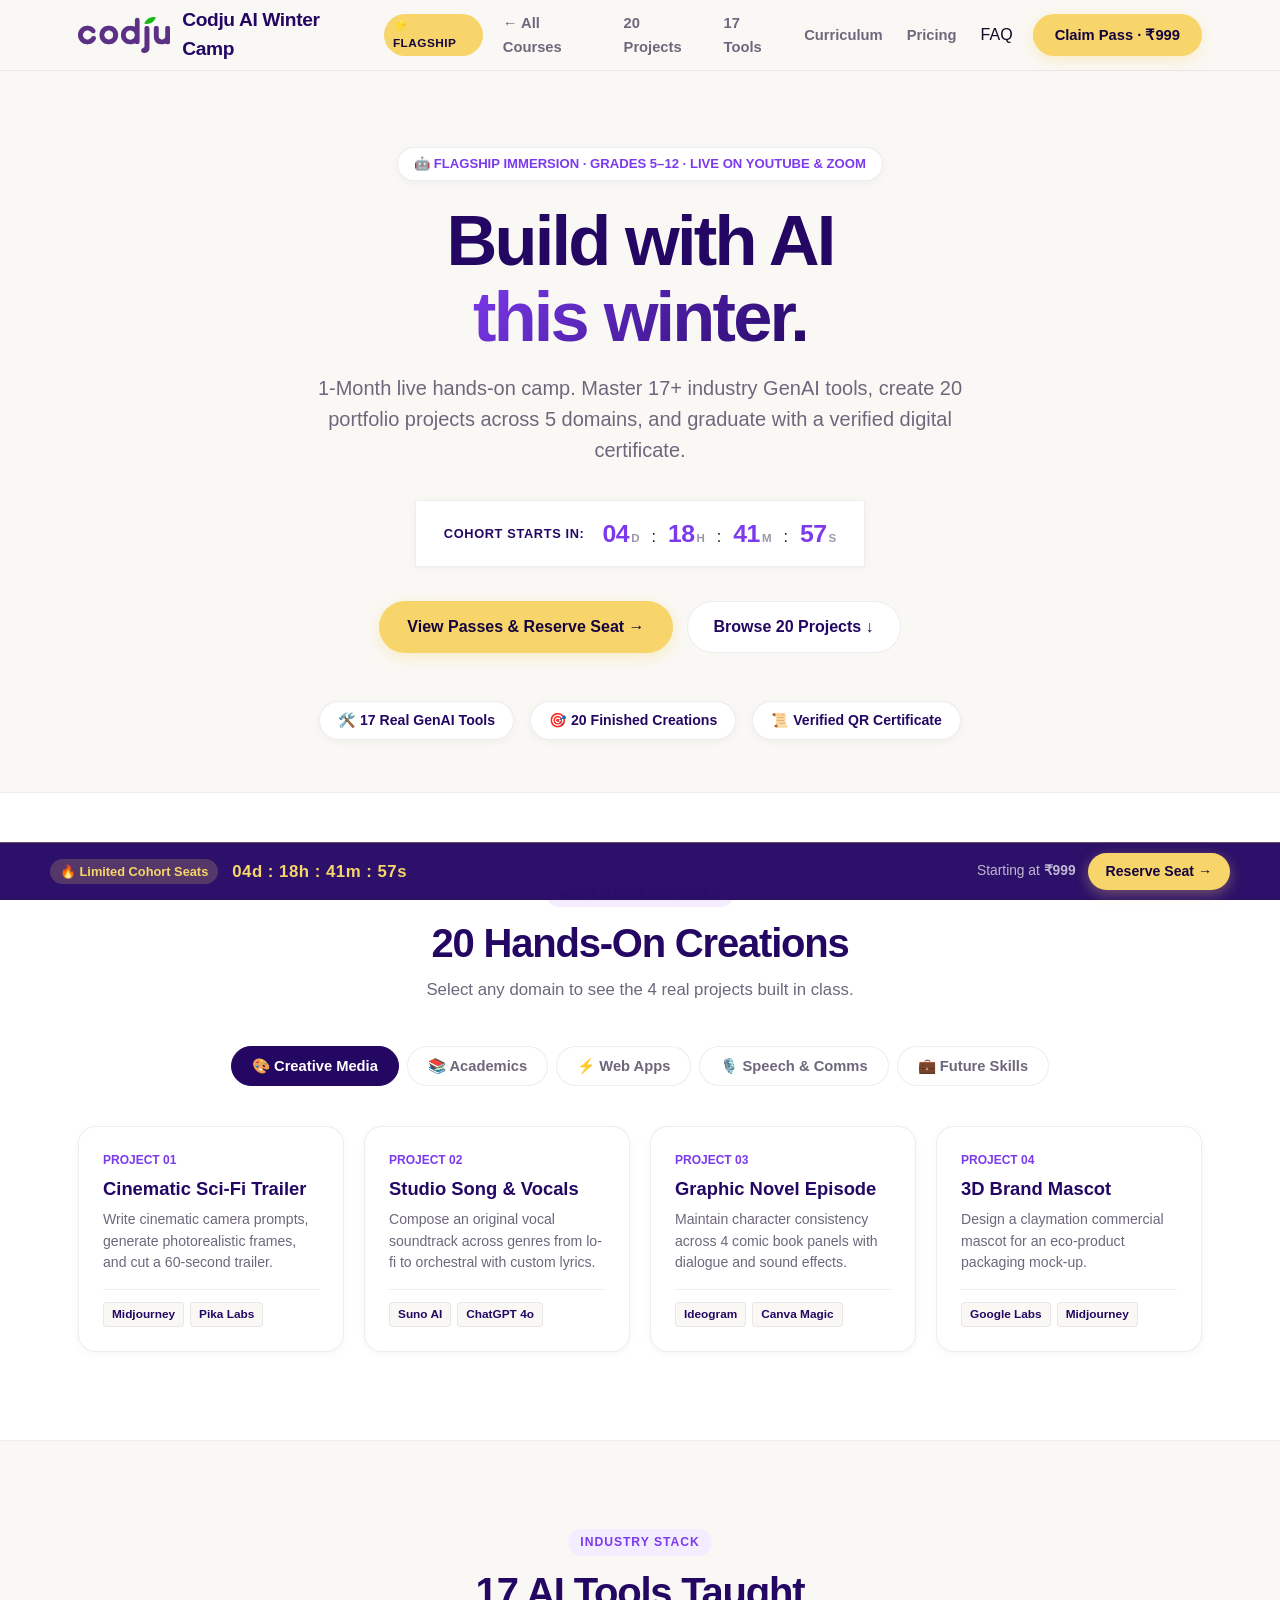
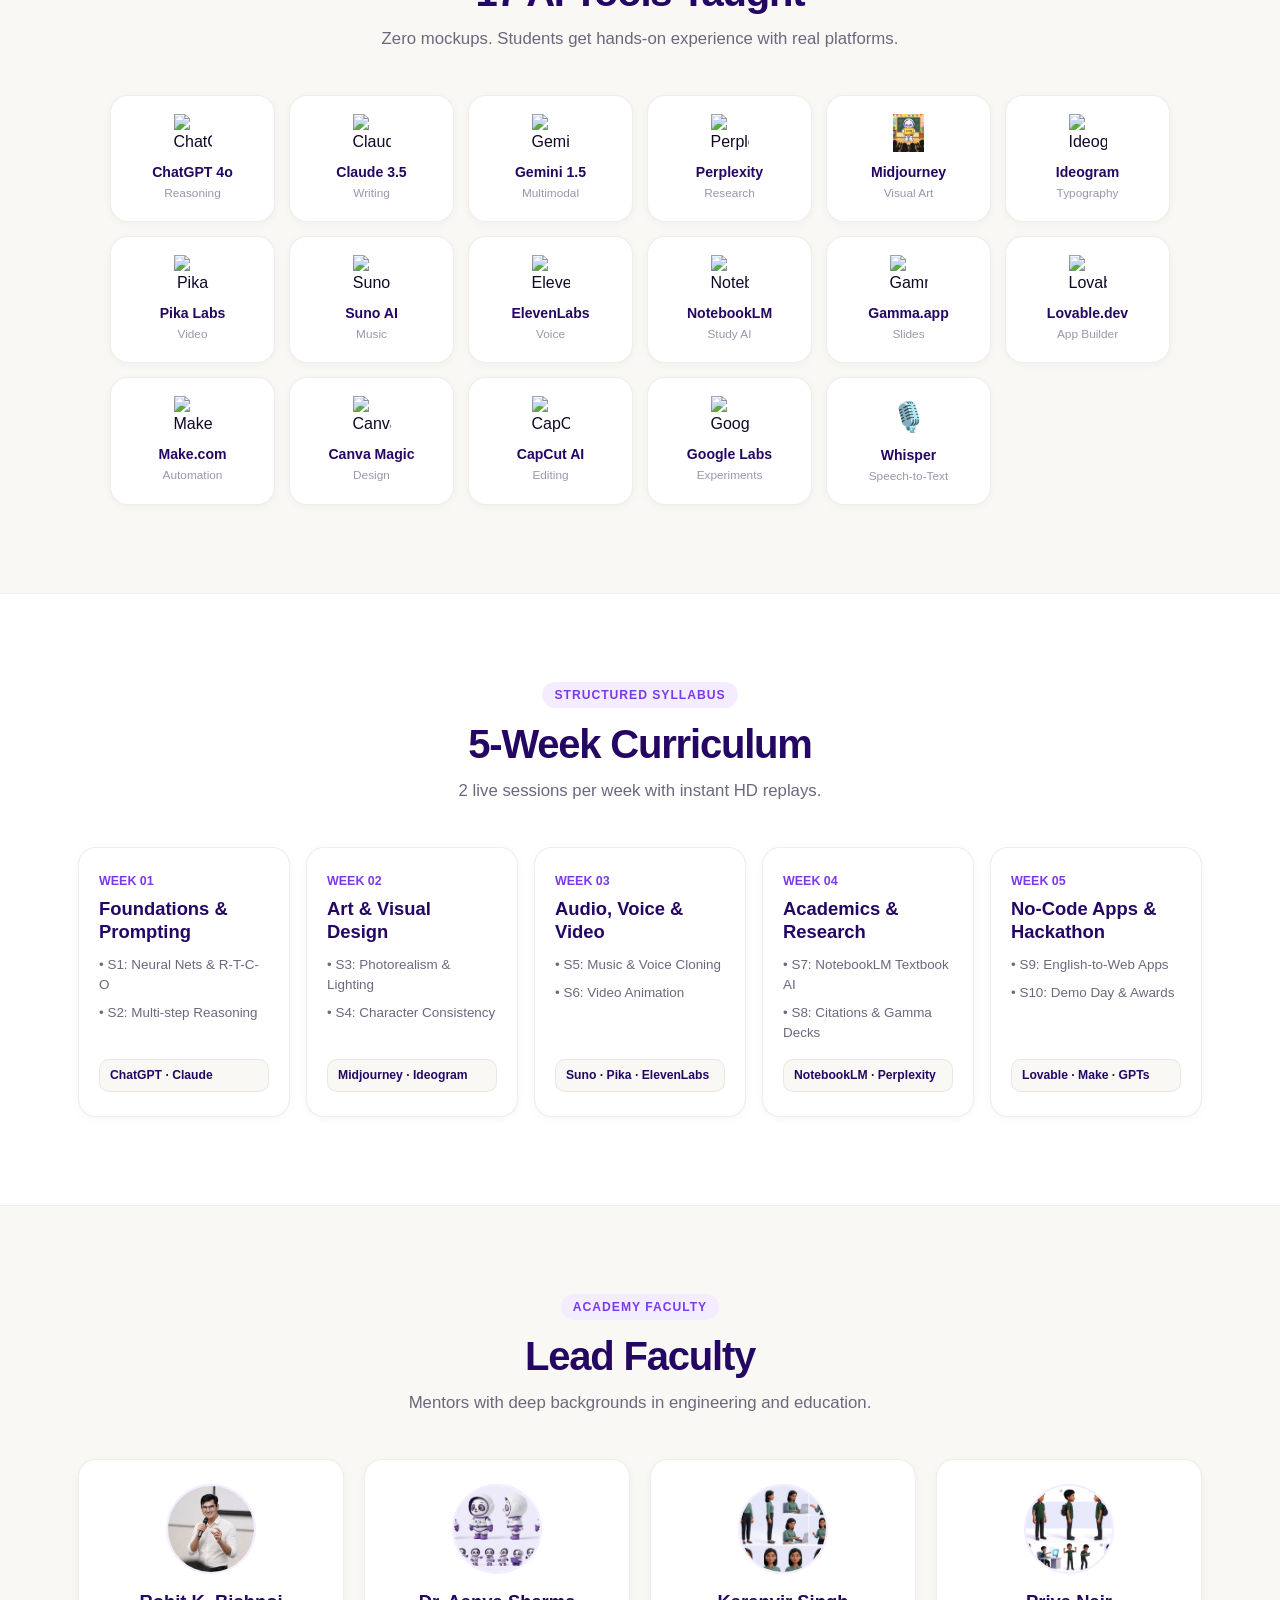
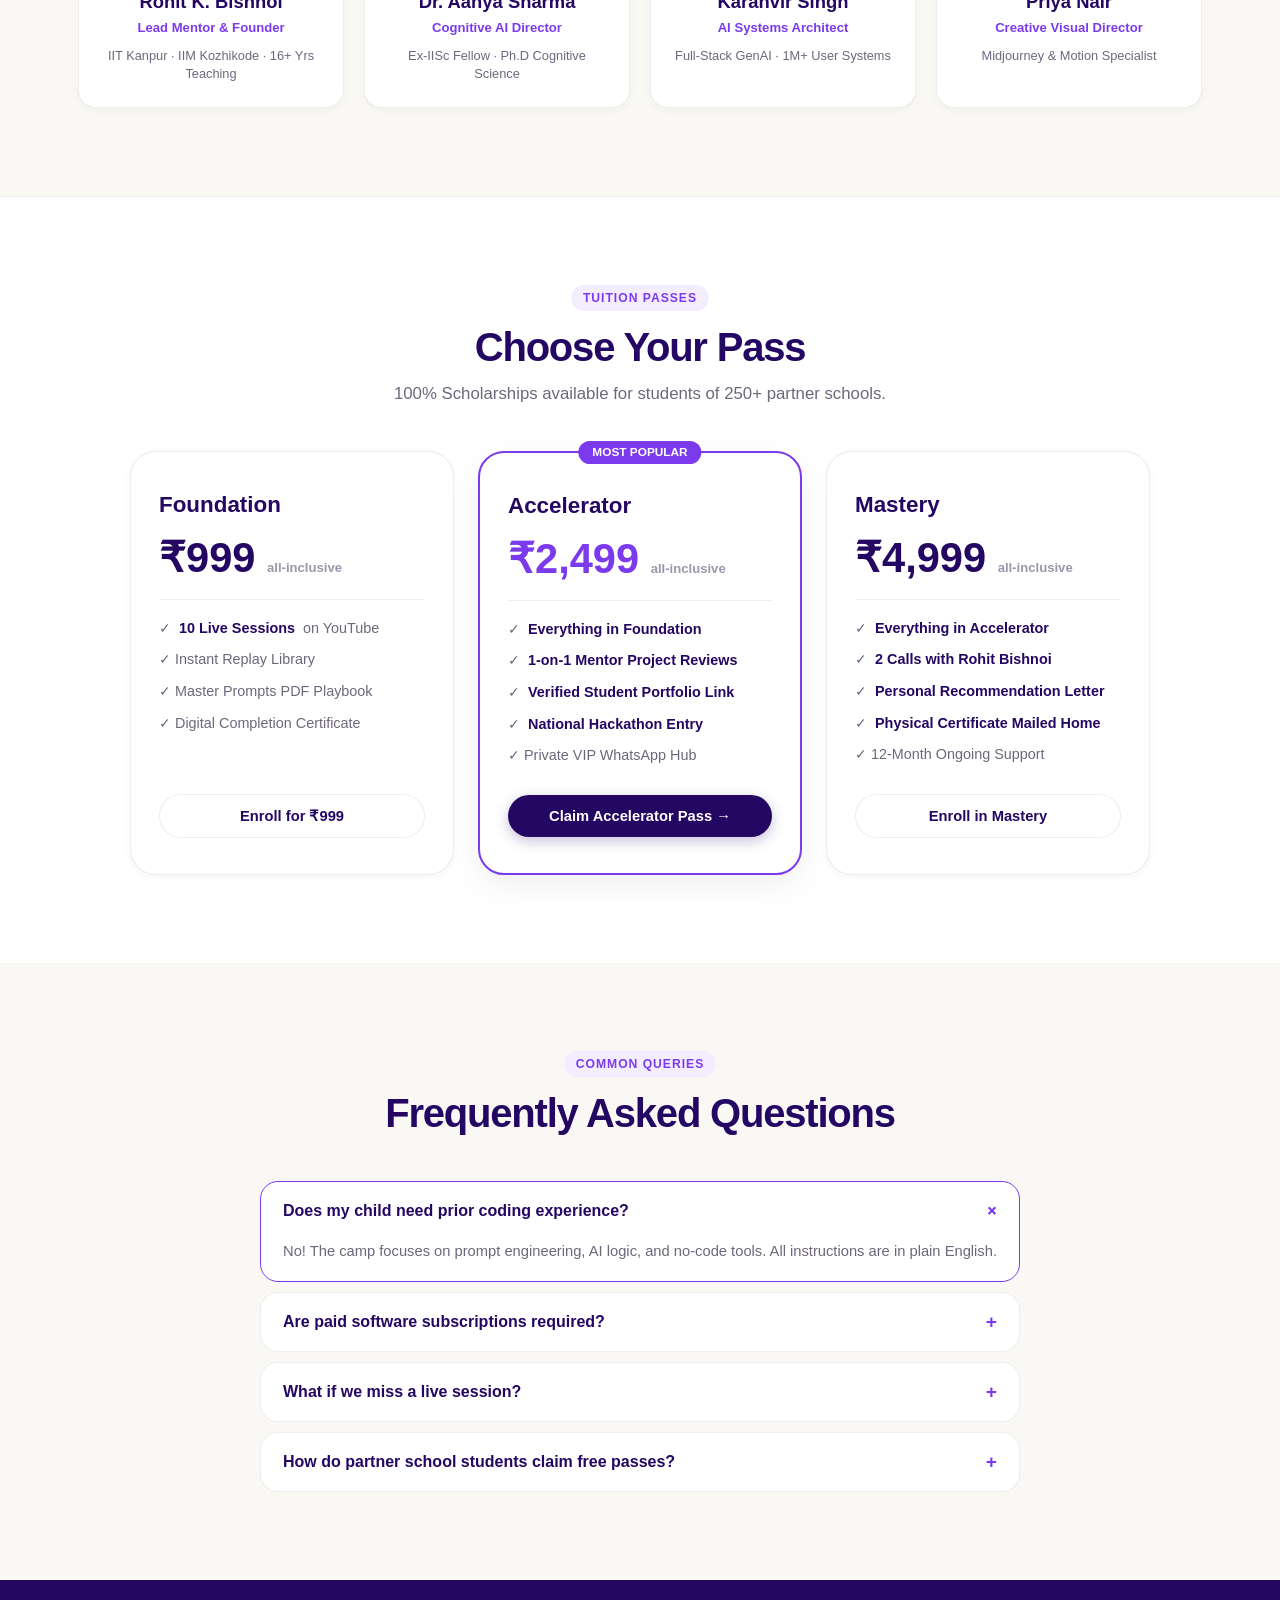
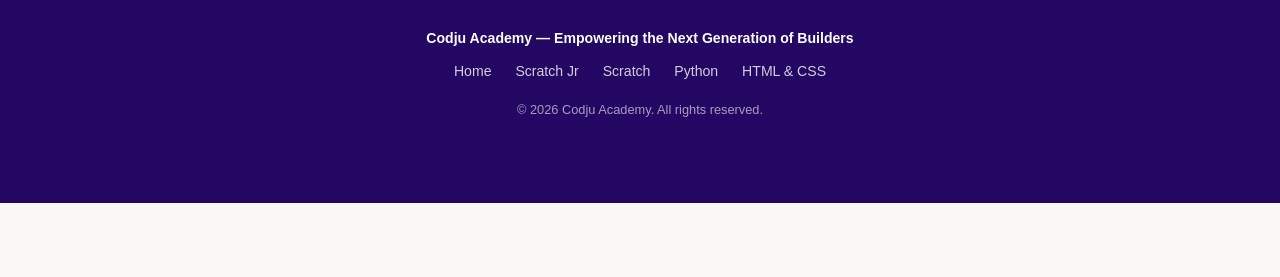
==== commit cfad7713: "design: streamline all pages with minimal text, Apple-grade whitespace and clean bento cards" ====
--- a/ai-winter-camp.html
+++ b/ai-winter-camp.html
@@ -3,42 +3,39 @@
 <head>
   <meta charset="UTF-8" />
   <meta name="viewport" content="width=device-width, initial-scale=1.0" />
-  <title>Codju AI Winter Camp — 1-Month Flagship Generative AI Immersion (Grades 5–12)</title>
-  <meta name="description" content="India's deepest live AI winter camp for students in Grades 5–12. Master 17+ GenAI tools (ChatGPT, Midjourney, Claude, Suno, Pika), build 20+ creations across 5 tracks, earn verified certification." />
-  <meta name="keywords" content="Codju AI Winter Camp, Generative AI for school kids, AI camp for students, ChatGPT for teenagers, Midjourney coding camp, Grades 5-12" />
+  <title>Codju AI Winter Camp — 1-Month Generative AI Immersion (Grades 5–12)</title>
+  <meta name="description" content="Master 17+ GenAI tools (ChatGPT, Claude, Midjourney, Suno, Pika), build 20 creations, and earn verified QR certification." />
   <link rel="icon" type="image/png" href="assets/logo.png" />
   <style>
     /* ==========================================================================
-       CODJU ACADEMY — FLAGSHIP AI WINTER CAMP (GRADES 5–12)
-       Deep Purple (#2c0a78, #7c3aed) | Cream (#fdf9f3) | Warm Gold (#f7d56a)
+       CODJU AI WINTER CAMP — MINIMALIST HIGH-IMPACT DESIGN
+       Focus on what actually matters: tools, projects, live schedule, and pricing.
        ========================================================================== */
     :root {
-      --font-family: -apple-system, BlinkMacSystemFont, "SF Pro Display", "SF Pro Text", "Segoe UI", Roboto, Helvetica, Arial, sans-serif;
-      --color-brand-deep: #2c0a78;
-      --color-brand-purple: #7c3aed;
-      --color-brand-purple-light: #9061f9;
-      --color-brand-lavender: #f3e8ff;
-      --color-brand-cream: #fdf9f3;
-      --color-brand-warm: #f7d56a;
-      --color-brand-amber: #f59e0b;
+      --font: -apple-system, BlinkMacSystemFont, "SF Pro Display", "SF Pro Text", -system-ui, "Segoe UI", Roboto, sans-serif;
+      --bg: #faf8f5;
+      --surface: #ffffff;
+      --text: #110826;
+      --text-muted: #6e677c;
+      --text-light: #9d96ab;
+      --border: rgba(17, 8, 38, 0.07);
+      --border-hover: rgba(124, 58, 237, 0.3);
       
-      --color-bg-page: #fdf9f3;
-      --color-bg-surface: #ffffff;
-      --color-text-primary: #180838;
-      --color-text-secondary: #554d66;
-      --color-text-muted: #827b93;
-      --color-border: rgba(44, 10, 120, 0.08);
-      --color-border-hover: rgba(124, 58, 237, 0.3);
-      --color-shadow: rgba(44, 10, 120, 0.06);
-      --color-shadow-lg: rgba(44, 10, 120, 0.16);
+      --purple-deep: #240763;
+      --purple: #7c3aed;
+      --purple-soft: #f4edff;
+      --gold: #f7d56a;
+      --gold-dark: #b45309;
+
+      --shadow-sm: 0 2px 8px rgba(17, 8, 38, 0.04);
+      --shadow-md: 0 12px 32px rgba(17, 8, 38, 0.06);
+      --shadow-lg: 0 24px 56px rgba(17, 8, 38, 0.1);
       
-      --radius-sm: 8px;
-      --radius-md: 14px;
-      --radius-lg: 20px;
-      --radius-xl: 28px;
+      --radius-sm: 10px;
+      --radius-md: 18px;
+      --radius-lg: 26px;
       --radius-full: 9999px;
-      --transition-base: 0.22s cubic-bezier(0.16, 1, 0.3, 1);
-      --max-width: 1240px;
+      --ease: 0.2s cubic-bezier(0.16, 1, 0.3, 1);
     }
 
     *, *::before, *::after {
@@ -49,17 +46,15 @@
 
     html {
       scroll-behavior: smooth;
-      font-size: 16px;
       -webkit-font-smoothing: antialiased;
     }
 
     body {
-      font-family: var(--font-family);
-      background-color: var(--color-bg-page);
-      color: var(--color-text-primary);
-      line-height: 1.55;
-      overflow-x: hidden;
-      padding-bottom: 76px; /* space for sticky bottom bar */
+      font-family: var(--font);
+      background-color: var(--bg);
+      color: var(--text);
+      line-height: 1.5;
+      padding-bottom: 74px; /* sticky bar clearance */
     }
 
     a {
@@ -68,87 +63,77 @@
     }
 
     img {
+      display: block;
       max-width: 100%;
-      height: auto;
-      display: block;
-    }
-
-    button {
-      font-family: inherit;
-      cursor: pointer;
-      border: none;
-      background: none;
     }
 
     .container {
-      max-width: var(--max-width);
+      max-width: 1180px;
       margin: 0 auto;
-      padding: 0 24px;
-    }
-
-    /* --- Sticky Top Navigation --- */
-    .site-nav {
+      padding: 0 28px;
+    }
+
+    /* --- Header --- */
+    .nav {
       position: sticky;
       top: 0;
       z-index: 100;
-      background: rgba(253, 249, 243, 0.94);
-      backdrop-filter: blur(16px);
-      -webkit-backdrop-filter: blur(16px);
-      border-bottom: 1px solid var(--color-border);
-      transition: all var(--transition-base);
-    }
-
-    .site-nav__inner {
-      max-width: var(--max-width);
-      margin: 0 auto;
-      padding: 12px 24px;
+      background: rgba(250, 248, 245, 0.9);
+      backdrop-filter: blur(20px);
+      -webkit-backdrop-filter: blur(20px);
+      border-bottom: 1px solid var(--border);
+    }
+
+    .nav__inner {
+      height: 70px;
       display: flex;
       align-items: center;
       justify-content: space-between;
-      gap: 16px;
-    }
-
-    .brand-logo-wrap {
+      gap: 20px;
+    }
+
+    .nav__logo {
       display: flex;
       align-items: center;
       gap: 12px;
       font-weight: 800;
-      font-size: 1.25rem;
-      color: var(--color-brand-deep);
-    }
-
-    .brand-logo-img {
-      height: 38px;
+      font-size: 1.2rem;
+      letter-spacing: -0.02em;
+      color: var(--purple-deep);
+    }
+
+    .nav__logo img {
+      height: 36px;
       width: auto;
     }
 
-    .flagship-badge {
+    .nav__tag {
       font-size: 0.74rem;
       font-weight: 800;
-      background: linear-gradient(135deg, #f7d56a 0%, #f59e0b 100%);
-      color: #180838;
+      background: var(--gold);
+      color: #15033d;
       padding: 3px 9px;
       border-radius: var(--radius-full);
       text-transform: uppercase;
-      letter-spacing: 0.05em;
-    }
-
-    .nav-links {
+      letter-spacing: 0.04em;
+    }
+
+    .nav__links {
       display: flex;
       align-items: center;
-      gap: 20px;
+      gap: 24px;
       list-style: none;
     }
 
-    .nav-link {
+    .nav__link {
       font-size: 0.92rem;
       font-weight: 600;
-      color: var(--color-text-secondary);
-      transition: color var(--transition-base);
-    }
-
-    .nav-link:hover {
-      color: var(--color-brand-purple);
+      color: var(--text-muted);
+      transition: color var(--ease);
+    }
+
+    .nav__link:hover {
+      color: var(--purple);
     }
 
     .btn {
@@ -160,1274 +145,611 @@
       font-size: 0.92rem;
       padding: 10px 22px;
       border-radius: var(--radius-full);
-      transition: all var(--transition-base);
+      transition: all var(--ease);
       white-space: nowrap;
+      cursor: pointer;
+      border: none;
     }
 
     .btn--primary {
-      background: linear-gradient(135deg, var(--color-brand-purple) 0%, var(--color-brand-deep) 100%);
+      background: var(--purple-deep);
       color: #ffffff;
-      box-shadow: 0 4px 14px rgba(124, 58, 237, 0.32);
+      box-shadow: 0 4px 14px rgba(36, 7, 99, 0.25);
     }
 
     .btn--primary:hover {
-      transform: translateY(-2px);
-      box-shadow: 0 8px 24px rgba(124, 58, 237, 0.45);
+      background: var(--purple);
+      transform: translateY(-1px);
     }
 
     .btn--gold {
-      background: linear-gradient(135deg, #f7d56a 0%, #f59e0b 100%);
-      color: #180838;
-      font-weight: 800;
-      box-shadow: 0 4px 16px rgba(245, 158, 11, 0.35);
+      background: var(--gold);
+      color: #15033d;
+      font-weight: 800;
+      box-shadow: 0 4px 14px rgba(247, 213, 106, 0.35);
     }
 
     .btn--gold:hover {
-      transform: translateY(-2px);
-      box-shadow: 0 6px 22px rgba(245, 158, 11, 0.5);
-    }
-
-    .btn--outline {
-      border: 1.5px solid var(--color-border);
-      color: var(--color-brand-deep);
+      filter: brightness(1.06);
+      transform: translateY(-1px);
+    }
+
+    .btn--ghost {
       background: #ffffff;
-    }
-
-    .btn--outline:hover {
-      border-color: var(--color-brand-purple);
-      color: var(--color-brand-purple);
-    }
-
-    /* --- Hero Section with Auto-Rotating Skill Carousel & Live Countdown --- */
+      color: var(--purple-deep);
+      border: 1px solid var(--border);
+    }
+
+    .btn--ghost:hover {
+      border-color: var(--purple);
+      color: var(--purple);
+    }
+
+    /* --- Hero Section --- */
     .hero {
-      position: relative;
-      padding: 64px 0 54px;
+      padding: 76px 0 52px;
       text-align: center;
-      overflow: hidden;
-    }
-
-    .hero-glow-bg {
-      position: absolute;
-      top: -20%;
-      left: 50%;
-      transform: translateX(-50%);
-      width: 800px;
-      height: 520px;
-      background: radial-gradient(circle, rgba(124, 58, 237, 0.16) 0%, rgba(247, 213, 106, 0.1) 45%, transparent 70%);
-      filter: blur(65px);
-      z-index: -1;
-      pointer-events: none;
     }
 
     .hero-pill {
       display: inline-flex;
       align-items: center;
-      gap: 10px;
+      gap: 8px;
       background: #ffffff;
-      border: 1.5px solid var(--color-brand-purple);
-      padding: 6px 18px;
+      border: 1px solid var(--border);
+      padding: 6px 16px;
       border-radius: var(--radius-full);
-      font-size: 0.86rem;
-      font-weight: 800;
-      color: var(--color-brand-purple);
+      font-size: 0.82rem;
+      font-weight: 800;
+      color: var(--purple);
       margin-bottom: 22px;
-      box-shadow: 0 2px 10px rgba(124, 58, 237, 0.1);
+      box-shadow: var(--shadow-sm);
     }
 
     .hero-title {
-      font-size: clamp(2.4rem, 5.5vw, 4.4rem);
-      font-weight: 800;
-      line-height: 1.1;
-      letter-spacing: -0.035em;
-      color: var(--color-brand-deep);
-      max-width: 960px;
+      font-size: clamp(2.5rem, 5.5vw, 4.4rem);
+      font-weight: 800;
+      line-height: 1.08;
+      letter-spacing: -0.04em;
+      color: var(--purple-deep);
+      max-width: 900px;
       margin: 0 auto 18px;
     }
 
-    .carousel-skill-wrap {
-      display: inline-block;
-      min-width: 340px;
-      color: var(--color-brand-purple);
-      position: relative;
-    }
-
-    .carousel-skill-text {
-      background: linear-gradient(135deg, #7c3aed 0%, #2c0a78 70%);
+    .hero-title span {
+      background: linear-gradient(135deg, #7c3aed 0%, #240763 100%);
       -webkit-background-clip: text;
       -webkit-text-fill-color: transparent;
-      display: inline-block;
-      transition: opacity 0.3s ease, transform 0.3s ease;
-    }
-
-    .hero-subtitle {
-      font-size: clamp(1.08rem, 2vw, 1.28rem);
-      color: var(--color-text-secondary);
-      max-width: 820px;
+    }
+
+    .hero-sub {
+      font-size: clamp(1.1rem, 2vw, 1.25rem);
+      color: var(--text-muted);
+      max-width: 680px;
       margin: 0 auto 34px;
-      line-height: 1.6;
-    }
-
-    /* Live Countdown Timer */
+      line-height: 1.55;
+    }
+
+    /* Countdown Strip */
     .countdown-box {
       display: inline-flex;
       align-items: center;
-      gap: 16px;
+      gap: 18px;
       background: #ffffff;
-      border: 1.5px solid var(--color-border);
+      border: 1px solid var(--border);
       border-radius: var(--radius-xl);
-      padding: 16px 28px;
-      box-shadow: 0 10px 25px var(--color-shadow);
-      margin-bottom: 36px;
-    }
-
-    .countdown-label {
-      font-size: 0.82rem;
+      padding: 14px 28px;
+      box-shadow: var(--shadow-sm);
+      margin-bottom: 34px;
+    }
+
+    .countdown-lbl {
+      font-size: 0.8rem;
       font-weight: 800;
       text-transform: uppercase;
-      letter-spacing: 0.06em;
-      color: var(--color-brand-deep);
+      letter-spacing: 0.05em;
+      color: var(--purple-deep);
       text-align: left;
     }
 
-    .countdown-digits {
+    .timer-digits {
       display: flex;
       gap: 12px;
-      align-items: center;
-    }
-
-    .timer-segment {
-      display: flex;
-      flex-direction: column;
-      align-items: center;
-      min-width: 52px;
-    }
-
-    .timer-num {
-      font-size: 1.7rem;
-      font-weight: 800;
-      color: var(--color-brand-purple);
-      line-height: 1;
-    }
-
-    .timer-unit {
-      font-size: 0.7rem;
+      align-items: baseline;
+    }
+
+    .t-unit {
+      font-size: 1.55rem;
+      font-weight: 800;
+      color: var(--purple);
+      letter-spacing: -0.02em;
+    }
+
+    .t-sub {
+      font-size: 0.72rem;
       font-weight: 700;
-      color: var(--color-text-muted);
+      color: var(--text-light);
       text-transform: uppercase;
-      margin-top: 2px;
-    }
-
-    .timer-colon {
-      font-size: 1.4rem;
-      font-weight: 800;
-      color: var(--color-brand-deep);
-      margin-top: -12px;
-    }
-
-    .hero-cta-wrap {
+      margin-left: 2px;
+    }
+
+    .hero-actions {
       display: flex;
       justify-content: center;
-      align-items: center;
+      gap: 14px;
+      flex-wrap: wrap;
+      margin-bottom: 48px;
+    }
+
+    /* 3 Clean Highlight Pills */
+    .hero-chips {
+      display: flex;
+      justify-content: center;
       gap: 16px;
       flex-wrap: wrap;
-      margin-bottom: 40px;
-    }
-
-    /* 3 Enrollment Benefits */
-    .hero-benefits-strip {
-      display: grid;
-      grid-template-columns: repeat(3, 1fr);
-      gap: 20px;
-      max-width: 1040px;
+      max-width: 900px;
       margin: 0 auto;
-      text-align: left;
-    }
-
-    .hero-benefit-item {
+    }
+
+    .hero-chip {
       background: #ffffff;
-      border: 1px solid var(--color-border);
-      border-radius: var(--radius-md);
-      padding: 16px 20px;
+      border: 1px solid var(--border);
+      border-radius: var(--radius-full);
+      padding: 8px 18px;
+      font-size: 0.88rem;
+      font-weight: 700;
+      color: var(--purple-deep);
       display: flex;
       align-items: center;
-      gap: 12px;
-      box-shadow: 0 4px 12px var(--color-shadow);
-    }
-
-    .hero-benefit-icon {
-      font-size: 1.5rem;
-      flex-shrink: 0;
-    }
-
-    .hero-benefit-text {
-      font-size: 0.9rem;
-      font-weight: 600;
-      color: var(--color-text-secondary);
-      line-height: 1.35;
-    }
-
-    .hero-benefit-text strong {
-      color: var(--color-brand-deep);
-    }
-
-    /* --- 5 Highlight Cards Section --- */
+      gap: 8px;
+      box-shadow: var(--shadow-sm);
+    }
+
+    /* --- Sections Shared --- */
     .section {
-      padding: 84px 0;
-      position: relative;
-    }
-
-    .section--white {
-      background: #ffffff;
-    }
-
-    .section-header {
+      padding: 88px 0;
+    }
+
+    .section-head {
       text-align: center;
-      max-width: 720px;
-      margin: 0 auto 52px;
+      max-width: 600px;
+      margin: 0 auto 44px;
     }
 
     .section-tag {
-      font-size: 0.78rem;
+      font-size: 0.76rem;
       font-weight: 800;
       letter-spacing: 0.08em;
       text-transform: uppercase;
-      color: var(--color-brand-purple);
-      background: var(--color-brand-lavender);
-      padding: 4px 14px;
+      color: var(--purple);
+      background: var(--purple-soft);
+      padding: 4px 12px;
       border-radius: var(--radius-full);
       display: inline-block;
       margin-bottom: 12px;
     }
 
     .section-title {
-      font-size: clamp(2rem, 3.8vw, 2.8rem);
+      font-size: clamp(1.9rem, 3.4vw, 2.5rem);
       font-weight: 800;
       letter-spacing: -0.03em;
-      color: var(--color-brand-deep);
+      color: var(--purple-deep);
       line-height: 1.2;
-      margin-bottom: 14px;
-    }
-
-    .section-subtitle {
-      font-size: 1.08rem;
-      color: var(--color-text-secondary);
-      line-height: 1.6;
-    }
-
-    .highlights-grid {
+      margin-bottom: 10px;
+    }
+
+    .section-sub {
+      font-size: 1.05rem;
+      color: var(--text-muted);
+    }
+
+    /* --- 5 Project Tabs & 20 Projects --- */
+    .ptabs-nav {
+      display: flex;
+      justify-content: center;
+      gap: 8px;
+      overflow-x: auto;
+      padding-bottom: 8px;
+      margin-bottom: 32px;
+    }
+
+    .ptab-btn {
+      padding: 10px 20px;
+      font-size: 0.92rem;
+      font-weight: 700;
+      border-radius: var(--radius-full);
+      background: #ffffff;
+      border: 1px solid var(--border);
+      color: var(--text-muted);
+      cursor: pointer;
+      transition: all var(--ease);
+      white-space: nowrap;
+    }
+
+    .ptab-btn:hover {
+      color: var(--purple);
+      border-color: var(--purple);
+    }
+
+    .ptab-btn.active {
+      background: var(--purple-deep);
+      color: #ffffff;
+      border-color: var(--purple-deep);
+    }
+
+    .ptab-pane {
+      display: none;
+    }
+
+    .ptab-pane.active {
+      display: grid;
+      grid-template-columns: repeat(4, 1fr);
+      gap: 20px;
+    }
+
+    .proj-card {
+      background: #ffffff;
+      border: 1px solid var(--border);
+      border-radius: var(--radius-md);
+      padding: 24px;
+      box-shadow: var(--shadow-sm);
+      display: flex;
+      flex-direction: column;
+      justify-content: space-between;
+      transition: all var(--ease);
+    }
+
+    .proj-card:hover {
+      transform: translateY(-3px);
+      box-shadow: var(--shadow-md);
+      border-color: var(--purple);
+    }
+
+    .proj-num {
+      font-size: 0.75rem;
+      font-weight: 800;
+      color: var(--purple);
+      text-transform: uppercase;
+      margin-bottom: 8px;
+    }
+
+    .proj-title {
+      font-size: 1.15rem;
+      font-weight: 800;
+      color: var(--purple-deep);
+      margin-bottom: 8px;
+      line-height: 1.3;
+    }
+
+    .proj-desc {
+      font-size: 0.88rem;
+      color: var(--text-muted);
+      line-height: 1.5;
+      margin-bottom: 16px;
+    }
+
+    .proj-tools {
+      display: flex;
+      gap: 6px;
+      flex-wrap: wrap;
+      padding-top: 12px;
+      border-top: 1px solid var(--border);
+    }
+
+    .tool-badge {
+      font-size: 0.74rem;
+      font-weight: 700;
+      background: var(--bg);
+      color: var(--purple-deep);
+      padding: 3px 8px;
+      border-radius: 4px;
+      border: 1px solid var(--border);
+    }
+
+    /* --- 17 AI Tools Grid --- */
+    .tools-grid {
+      display: grid;
+      grid-template-columns: repeat(6, 1fr);
+      gap: 14px;
+      max-width: 1060px;
+      margin: 0 auto;
+    }
+
+    .tool-card {
+      background: #ffffff;
+      border: 1px solid var(--border);
+      border-radius: var(--radius-md);
+      padding: 18px 12px;
+      text-align: center;
+      box-shadow: var(--shadow-sm);
+      transition: all var(--ease);
+    }
+
+    .tool-card:hover {
+      transform: translateY(-2px);
+      border-color: var(--purple);
+      box-shadow: var(--shadow-md);
+    }
+
+    .tool-icon-img {
+      height: 38px;
+      width: 38px;
+      object-fit: contain;
+      margin: 0 auto 10px;
+    }
+
+    .tool-name {
+      font-size: 0.88rem;
+      font-weight: 800;
+      color: var(--purple-deep);
+    }
+
+    .tool-tag {
+      font-size: 0.74rem;
+      color: var(--text-light);
+      margin-top: 2px;
+    }
+
+    /* --- 5-Week Curriculum (Minimal Timeline) --- */
+    .curriculum-grid {
       display: grid;
       grid-template-columns: repeat(5, 1fr);
-      gap: 20px;
-    }
-
-    .highlight-card {
+      gap: 16px;
+    }
+
+    .week-box {
       background: #ffffff;
-      border: 1px solid var(--color-border);
-      border-radius: var(--radius-lg);
-      padding: 28px 22px;
-      box-shadow: 0 4px 16px var(--color-shadow);
-      display: flex;
-      flex-direction: column;
-      justify-content: flex-start;
-      transition: all var(--transition-base);
-      position: relative;
-    }
-
-    .highlight-card:hover {
-      transform: translateY(-6px);
-      box-shadow: 0 16px 36px var(--color-shadow-lg);
-      border-color: var(--color-brand-purple);
-    }
-
-    .highlight-icon-box {
-      width: 48px;
-      height: 48px;
+      border: 1px solid var(--border);
       border-radius: var(--radius-md);
-      background: var(--color-brand-lavender);
-      color: var(--color-brand-purple);
-      display: flex;
-      align-items: center;
-      justify-content: center;
-      font-size: 1.4rem;
-      margin-bottom: 18px;
-    }
-
-    .highlight-title {
-      font-size: 1.15rem;
-      font-weight: 800;
-      color: var(--color-brand-deep);
-      margin-bottom: 8px;
-    }
-
-    .highlight-desc {
-      font-size: 0.88rem;
-      color: var(--color-text-secondary);
-      line-height: 1.5;
-    }
-
-    /* --- Schools Marquee --- */
-    .marquee-section {
-      background: #ffffff;
-      border-top: 1px solid var(--color-border);
-      border-bottom: 1px solid var(--color-border);
-      padding: 36px 0;
-      overflow: hidden;
-    }
-
-    .marquee-track {
-      display: flex;
-      gap: 44px;
-      width: max-content;
-      animation: scrollMarquee 36s linear infinite;
-    }
-
-    .marquee-item {
-      font-size: 1.05rem;
-      font-weight: 700;
-      color: var(--color-text-secondary);
-      white-space: nowrap;
-      display: flex;
-      align-items: center;
-      gap: 12px;
-    }
-
-    .marquee-item .dot {
-      color: var(--color-brand-purple);
-    }
-
-    @keyframes scrollMarquee {
-      0% { transform: translateX(0); }
-      100% { transform: translateX(-50%); }
-    }
-
-    /* --- Walkthrough Video Section --- */
-    .video-section-box {
-      background: linear-gradient(135deg, #2c0a78 0%, #1e0655 100%);
-      border-radius: var(--radius-xl);
-      padding: 48px;
-      color: #ffffff;
-      display: grid;
-      grid-template-columns: 1.3fr 1fr;
-      gap: 40px;
-      align-items: center;
-      box-shadow: 0 16px 40px rgba(44, 10, 120, 0.25);
-    }
-
-    .video-frame-wrap {
-      position: relative;
-      border-radius: var(--radius-lg);
-      overflow: hidden;
-      box-shadow: 0 12px 32px rgba(0, 0, 0, 0.4);
-      aspect-ratio: 16 / 9;
-      background: #000000;
-    }
-
-    .video-frame-wrap iframe {
-      width: 100%;
-      height: 100%;
-      border: none;
-    }
-
-    .video-highlights-list {
-      list-style: none;
-      display: flex;
-      flex-direction: column;
-      gap: 14px;
-      margin-top: 20px;
-    }
-
-    .video-highlight-item {
-      display: flex;
-      align-items: flex-start;
-      gap: 12px;
-      font-size: 0.95rem;
-      color: rgba(255, 255, 255, 0.85);
-    }
-
-    .video-highlight-timestamp {
-      background: rgba(247, 213, 106, 0.2);
-      color: var(--color-brand-warm);
-      font-size: 0.78rem;
-      font-weight: 800;
-      padding: 2px 8px;
-      border-radius: 4px;
-      white-space: nowrap;
-    }
-
-    /* --- 5 Project-Skill Tabs × 4 Projects Each (20 Projects) --- */
-    .project-tabs-nav {
-      display: flex;
-      gap: 10px;
-      overflow-x: auto;
-      padding-bottom: 12px;
-      margin-bottom: 36px;
-      border-bottom: 2px solid var(--color-border);
-      justify-content: center;
-      scrollbar-width: none;
-    }
-
-    .project-tab-btn {
-      padding: 12px 24px;
-      font-weight: 700;
-      font-size: 0.98rem;
-      color: var(--color-text-muted);
-      border-radius: var(--radius-md);
-      transition: all var(--transition-base);
-      white-space: nowrap;
-    }
-
-    .project-tab-btn:hover {
-      color: var(--color-brand-purple);
-      background: var(--color-brand-lavender);
-    }
-
-    .project-tab-btn.active {
-      color: #ffffff;
-      background: var(--color-brand-purple);
-      box-shadow: 0 4px 14px rgba(124, 58, 237, 0.35);
-    }
-
-    .project-tab-pane {
-      display: none;
-      animation: fadeIn 0.25s ease-in-out;
-    }
-
-    .project-tab-pane.active {
-      display: block;
-    }
-
-    .tab-projects-grid {
-      display: grid;
-      grid-template-columns: repeat(4, 1fr);
-      gap: 22px;
-    }
-
-    .creation-card {
-      background: #ffffff;
-      border: 1px solid var(--color-border);
-      border-radius: var(--radius-lg);
-      padding: 24px;
-      box-shadow: 0 4px 14px var(--color-shadow);
+      padding: 24px 20px;
+      box-shadow: var(--shadow-sm);
       display: flex;
       flex-direction: column;
       justify-content: space-between;
-      transition: all var(--transition-base);
-    }
-
-    .creation-card:hover {
-      transform: translateY(-4px);
-      box-shadow: 0 12px 28px var(--color-shadow-lg);
-      border-color: var(--color-brand-purple);
-    }
-
-    .creation-badge {
-      font-size: 0.72rem;
-      font-weight: 800;
+    }
+
+    .week-num {
+      font-size: 0.78rem;
+      font-weight: 800;
+      color: var(--purple);
       text-transform: uppercase;
-      letter-spacing: 0.05em;
-      color: var(--color-brand-purple);
-      background: var(--color-brand-lavender);
-      padding: 3px 10px;
-      border-radius: var(--radius-full);
-      display: inline-block;
+      margin-bottom: 6px;
+    }
+
+    .week-title {
+      font-size: 1.15rem;
+      font-weight: 800;
+      color: var(--purple-deep);
       margin-bottom: 12px;
-    }
-
-    .creation-title {
-      font-size: 1.18rem;
-      font-weight: 800;
-      color: var(--color-brand-deep);
-      margin-bottom: 8px;
-    }
-
-    .creation-desc {
-      font-size: 0.88rem;
-      color: var(--color-text-secondary);
-      line-height: 1.5;
-      margin-bottom: 18px;
-    }
-
-    .creation-tools-wrap {
-      display: flex;
-      gap: 6px;
-      flex-wrap: wrap;
-      padding-top: 14px;
-      border-top: 1px solid var(--color-border);
-    }
-
-    .creation-tool-pill {
-      font-size: 0.75rem;
+      line-height: 1.25;
+    }
+
+    .week-sessions {
+      list-style: none;
+      display: flex;
+      flex-direction: column;
+      gap: 8px;
+      font-size: 0.84rem;
+      color: var(--text-muted);
+      margin-bottom: 16px;
+    }
+
+    .week-tools-tag {
+      font-size: 0.76rem;
       font-weight: 700;
-      background: var(--color-brand-cream);
-      color: var(--color-brand-deep);
-      border: 1px solid var(--color-border);
-      padding: 3px 8px;
-      border-radius: 4px;
-    }
-
-    /* --- 5-Week Curriculum (2 sessions/week) --- */
-    .curriculum-timeline {
-      display: flex;
-      flex-direction: column;
-      gap: 20px;
-      max-width: 960px;
-      margin: 0 auto;
-    }
-
-    .week-card {
-      background: #ffffff;
-      border: 1.5px solid var(--color-border);
-      border-radius: var(--radius-xl);
-      padding: 32px;
-      box-shadow: 0 6px 20px var(--color-shadow);
-      display: grid;
-      grid-template-columns: 220px 1fr;
-      gap: 32px;
-      align-items: flex-start;
-      transition: all var(--transition-base);
-    }
-
-    .week-card:hover {
-      border-color: var(--color-brand-purple);
-      box-shadow: 0 10px 30px var(--color-shadow-lg);
-    }
-
-    .week-tag {
-      font-size: 0.82rem;
-      font-weight: 800;
-      color: var(--color-brand-purple);
-      background: var(--color-brand-lavender);
-      padding: 4px 12px;
-      border-radius: var(--radius-full);
-      display: inline-block;
-      margin-bottom: 8px;
-    }
-
-    .week-title {
-      font-size: 1.4rem;
-      font-weight: 800;
-      color: var(--color-brand-deep);
-      line-height: 1.25;
-      margin-bottom: 12px;
-    }
-
-    .week-tools-box {
-      background: var(--color-brand-cream);
-      border: 1px solid var(--color-border);
-      border-radius: var(--radius-md);
-      padding: 12px 14px;
-    }
-
-    .week-tools-title {
-      font-size: 0.75rem;
-      font-weight: 800;
-      text-transform: uppercase;
-      color: var(--color-text-muted);
-      margin-bottom: 6px;
-    }
-
-    .session-breakdown {
-      display: flex;
-      flex-direction: column;
-      gap: 12px;
-    }
-
-    .session-item {
-      display: flex;
-      gap: 12px;
-      align-items: flex-start;
-    }
-
-    .session-badge {
-      background: var(--color-brand-deep);
-      color: #ffffff;
-      font-size: 0.75rem;
-      font-weight: 800;
-      padding: 3px 8px;
-      border-radius: 4px;
-      flex-shrink: 0;
-      margin-top: 2px;
-    }
-
-    .session-details strong {
-      display: block;
-      color: var(--color-brand-deep);
-      font-size: 0.98rem;
-      margin-bottom: 3px;
-    }
-
-    .session-details p {
-      font-size: 0.88rem;
-      color: var(--color-text-secondary);
-      line-height: 1.45;
-    }
-
-    /* --- 17-Tool GenAI Toolkit Grid --- */
-    .toolkit-grid {
-      display: grid;
-      grid-template-columns: repeat(6, 1fr);
-      gap: 18px;
-    }
-
-    .toolkit-item {
-      background: #ffffff;
-      border: 1px solid var(--color-border);
-      border-radius: var(--radius-lg);
-      padding: 22px 16px;
-      text-align: center;
-      box-shadow: 0 4px 12px var(--color-shadow);
-      transition: all var(--transition-base);
-    }
-
-    .toolkit-item:hover {
-      transform: translateY(-4px);
-      box-shadow: 0 10px 24px var(--color-shadow-lg);
-      border-color: var(--color-brand-purple);
-    }
-
-    .toolkit-logo {
-      height: 44px;
-      width: 44px;
-      object-fit: contain;
-      margin: 0 auto 12px;
-    }
-
-    .toolkit-name {
-      font-size: 0.96rem;
-      font-weight: 800;
-      color: var(--color-brand-deep);
-      margin-bottom: 4px;
-    }
-
-    .toolkit-role {
-      font-size: 0.78rem;
-      color: var(--color-text-muted);
-      line-height: 1.3;
-    }
-
-    /* --- Program Overview 8 Feature Cards --- */
-    .overview-grid {
-      display: grid;
-      grid-template-columns: repeat(4, 1fr);
-      gap: 22px;
-    }
-
-    .overview-card {
-      background: #ffffff;
-      border: 1px solid var(--color-border);
-      border-radius: var(--radius-lg);
-      padding: 26px 20px;
-      box-shadow: 0 4px 14px var(--color-shadow);
-      transition: all var(--transition-base);
-    }
-
-    .overview-card:hover {
-      transform: translateY(-4px);
-      box-shadow: 0 12px 28px var(--color-shadow-lg);
-      border-color: var(--color-brand-purple);
-    }
-
-    .overview-icon {
-      font-size: 1.8rem;
-      margin-bottom: 14px;
-    }
-
-    .overview-card h4 {
-      font-size: 1.1rem;
-      font-weight: 800;
-      color: var(--color-brand-deep);
-      margin-bottom: 8px;
-    }
-
-    .overview-card p {
-      font-size: 0.88rem;
-      color: var(--color-text-secondary);
-      line-height: 1.5;
-    }
-
-    /* --- 4 Mentor Flip-Cards (3D flip effect) --- */
+      background: var(--bg);
+      color: var(--purple-deep);
+      padding: 6px 10px;
+      border-radius: var(--radius-sm);
+      border: 1px solid var(--border);
+    }
+
+    /* --- Mentors (Clean 4 Cards) --- */
     .mentors-grid {
       display: grid;
       grid-template-columns: repeat(4, 1fr);
-      gap: 24px;
-      perspective: 1000px;
-    }
-
-    .mentor-flip-card {
-      background-color: transparent;
-      height: 380px;
-      cursor: pointer;
-    }
-
-    .mentor-flip-inner {
-      position: relative;
-      width: 100%;
-      height: 100%;
+      gap: 20px;
+    }
+
+    .mentor-card {
+      background: #ffffff;
+      border: 1px solid var(--border);
+      border-radius: var(--radius-md);
+      padding: 24px;
       text-align: center;
-      transition: transform 0.6s cubic-bezier(0.4, 0.2, 0.2, 1);
-      transform-style: preserve-3d;
-      border-radius: var(--radius-xl);
-      box-shadow: 0 8px 24px var(--color-shadow);
-    }
-
-    .mentor-flip-card:hover .mentor-flip-inner,
-    .mentor-flip-card.flipped .mentor-flip-inner {
-      transform: rotateY(180deg);
-    }
-
-    .mentor-flip-front, .mentor-flip-back {
-      position: absolute;
-      width: 100%;
-      height: 100%;
-      -webkit-backface-visibility: hidden;
-      backface-visibility: hidden;
-      border-radius: var(--radius-xl);
-      overflow: hidden;
-      padding: 28px 22px;
-      display: flex;
-      flex-direction: column;
-      justify-content: space-between;
-      border: 1.5px solid var(--color-border);
-    }
-
-    .mentor-flip-front {
-      background: #ffffff;
-    }
-
-    .mentor-avatar-box {
-      width: 130px;
-      height: 130px;
+      box-shadow: var(--shadow-sm);
+    }
+
+    .mentor-avatar {
+      width: 90px;
+      height: 90px;
       border-radius: 50%;
-      margin: 12px auto 16px;
-      overflow: hidden;
-      border: 3px solid var(--color-brand-lavender);
-    }
-
-    .mentor-avatar-box img {
-      width: 100%;
-      height: 100%;
       object-fit: cover;
-    }
-
-    .mentor-flip-front h3 {
-      font-size: 1.25rem;
-      font-weight: 800;
-      color: var(--color-brand-deep);
-      margin-bottom: 4px;
-    }
-
-    .mentor-flip-front .role {
-      font-size: 0.85rem;
+      margin: 0 auto 14px;
+      border: 2px solid var(--purple-soft);
+    }
+
+    .m-name {
+      font-size: 1.15rem;
+      font-weight: 800;
+      color: var(--purple-deep);
+      margin-bottom: 2px;
+    }
+
+    .m-role {
+      font-size: 0.82rem;
       font-weight: 700;
-      color: var(--color-brand-purple);
-    }
-
-    .mentor-flip-front .tap-hint {
-      font-size: 0.75rem;
-      color: var(--color-text-muted);
-      font-weight: 600;
-    }
-
-    .mentor-flip-back {
-      background: linear-gradient(135deg, #2c0a78 0%, #180838 100%);
-      color: #ffffff;
-      transform: rotateY(180deg);
-      text-align: left;
-    }
-
-    .mentor-flip-back h3 {
-      font-size: 1.2rem;
-      font-weight: 800;
-      color: var(--color-brand-warm);
-      margin-bottom: 8px;
-    }
-
-    .mentor-flip-back p {
-      font-size: 0.88rem;
-      line-height: 1.5;
-      color: rgba(255, 255, 255, 0.85);
-      margin-bottom: 12px;
-    }
-
-    .mentor-back-creds {
-      list-style: none;
-      display: flex;
-      flex-direction: column;
-      gap: 6px;
+      color: var(--purple);
+      margin-bottom: 10px;
+    }
+
+    .m-cred {
       font-size: 0.8rem;
-      color: rgba(255, 255, 255, 0.9);
-    }
-
-    /* --- Filterable Student Creations Gallery (7 Categories) --- */
-    .gallery-filter-bar {
-      display: flex;
-      justify-content: center;
-      gap: 8px;
-      flex-wrap: wrap;
-      margin-bottom: 36px;
-    }
-
-    .filter-btn {
-      padding: 8px 18px;
-      font-size: 0.88rem;
-      font-weight: 700;
-      color: var(--color-text-secondary);
-      background: #ffffff;
-      border: 1px solid var(--color-border);
-      border-radius: var(--radius-full);
-      transition: all var(--transition-base);
-    }
-
-    .filter-btn:hover {
-      border-color: var(--color-brand-purple);
-      color: var(--color-brand-purple);
-    }
-
-    .filter-btn.active {
-      background: var(--color-brand-purple);
-      color: #ffffff;
-      border-color: var(--color-brand-purple);
-      box-shadow: 0 4px 12px rgba(124, 58, 237, 0.25);
-    }
-
-    .gallery-grid {
-      display: grid;
-      grid-template-columns: repeat(4, 1fr);
-      gap: 24px;
-    }
-
-    .gallery-item {
-      background: #ffffff;
-      border: 1px solid var(--color-border);
-      border-radius: var(--radius-lg);
-      padding: 24px;
-      box-shadow: 0 4px 14px var(--color-shadow);
-      display: flex;
-      flex-direction: column;
-      justify-content: space-between;
-      transition: all var(--transition-base);
-    }
-
-    .gallery-item:hover {
-      transform: translateY(-4px);
-      box-shadow: 0 12px 28px var(--color-shadow-lg);
-    }
-
-    .gallery-item-category {
-      font-size: 0.72rem;
-      font-weight: 800;
-      text-transform: uppercase;
-      color: var(--color-brand-purple);
-      background: var(--color-brand-lavender);
-      padding: 3px 8px;
-      border-radius: var(--radius-full);
-      display: inline-block;
-      margin-bottom: 10px;
-    }
-
-    .gallery-item-title {
-      font-size: 1.15rem;
-      font-weight: 800;
-      color: var(--color-brand-deep);
-      margin-bottom: 6px;
-    }
-
-    .gallery-item-student {
-      font-size: 0.82rem;
-      font-weight: 600;
-      color: var(--color-text-muted);
-      margin-bottom: 12px;
-    }
-
-    .gallery-item-desc {
-      font-size: 0.88rem;
-      color: var(--color-text-secondary);
-      line-height: 1.5;
-      margin-bottom: 16px;
-    }
-
-    /* --- Felicitation Ceremony & Certificate Showcase --- */
-    .cert-showcase-box {
-      background: #ffffff;
-      border: 2px solid var(--color-border);
-      border-radius: var(--radius-xl);
-      padding: 48px;
-      display: grid;
-      grid-template-columns: 1.1fr 1fr;
-      gap: 48px;
-      align-items: center;
-      box-shadow: 0 16px 40px var(--color-shadow);
-    }
-
-    .cert-preview-wrap {
-      position: relative;
-      border-radius: var(--radius-lg);
-      overflow: hidden;
-      box-shadow: 0 16px 36px rgba(44, 10, 120, 0.16);
-      border: 1px solid var(--color-border);
-    }
-
-    .cert-features-list {
-      list-style: none;
-      display: flex;
-      flex-direction: column;
-      gap: 16px;
-      margin-top: 24px;
-    }
-
-    .cert-feature-item {
-      display: flex;
-      gap: 14px;
-      align-items: flex-start;
-      font-size: 0.95rem;
-      color: var(--color-text-secondary);
-    }
-
-    .cert-check {
-      color: #25d366;
-      font-size: 1.2rem;
-      font-weight: bold;
-    }
-
-    /* --- Live Class Schedule --- */
-    .schedule-grid {
-      display: grid;
-      grid-template-columns: repeat(2, 1fr);
-      gap: 28px;
-      max-width: 900px;
-      margin: 0 auto;
-    }
-
-    .schedule-card {
-      background: #ffffff;
-      border: 1.5px solid var(--color-border);
-      border-radius: var(--radius-xl);
-      padding: 32px;
-      box-shadow: 0 6px 20px var(--color-shadow);
-      text-align: center;
-    }
-
-    .schedule-badge {
-      font-size: 0.8rem;
-      font-weight: 800;
-      color: var(--color-brand-purple);
-      background: var(--color-brand-lavender);
-      padding: 4px 14px;
-      border-radius: var(--radius-full);
-      display: inline-block;
-      margin-bottom: 16px;
-    }
-
-    .schedule-time {
-      font-size: 1.6rem;
-      font-weight: 800;
-      color: var(--color-brand-deep);
-      margin-bottom: 6px;
-    }
-
-    .schedule-days {
-      font-size: 0.95rem;
-      font-weight: 700;
-      color: var(--color-text-muted);
-      margin-bottom: 20px;
-    }
-
-    .schedule-notes {
-      font-size: 0.88rem;
-      color: var(--color-text-secondary);
-      border-top: 1px dashed var(--color-border);
-      padding-top: 18px;
-      line-height: 1.5;
-    }
-
-    /* --- 3-Tier Pricing Comparison Matrix --- */
-    .pricing-tiers-grid {
+      color: var(--text-muted);
+      line-height: 1.4;
+    }
+
+    /* --- 3-Tier Pricing --- */
+    .pricing-grid {
       display: grid;
       grid-template-columns: repeat(3, 1fr);
-      gap: 28px;
-      margin-bottom: 48px;
-    }
-
-    .tier-card {
+      gap: 24px;
+      max-width: 1020px;
+      margin: 0 auto;
+    }
+
+    .p-card {
       background: #ffffff;
-      border: 1.5px solid var(--color-border);
-      border-radius: var(--radius-xl);
+      border: 1px solid var(--border);
+      border-radius: var(--radius-lg);
       padding: 36px 28px;
-      box-shadow: 0 6px 20px var(--color-shadow);
+      box-shadow: var(--shadow-sm);
       display: flex;
       flex-direction: column;
       justify-content: space-between;
       position: relative;
-      transition: all var(--transition-base);
-    }
-
-    .tier-card:hover {
-      transform: translateY(-6px);
-      box-shadow: 0 16px 40px var(--color-shadow-lg);
-    }
-
-    .tier-card--popular {
-      border: 2.5px solid var(--color-brand-purple);
-      box-shadow: 0 16px 40px rgba(124, 58, 237, 0.2);
-    }
-
-    .popular-ribbon {
+      transition: all var(--ease);
+    }
+
+    .p-card--popular {
+      border: 2px solid var(--purple);
+      box-shadow: var(--shadow-md);
+    }
+
+    .p-ribbon {
       position: absolute;
-      top: -14px;
+      top: -12px;
       left: 50%;
       transform: translateX(-50%);
-      background: var(--color-brand-purple);
+      background: var(--purple);
       color: #ffffff;
-      font-size: 0.76rem;
-      font-weight: 800;
-      padding: 4px 16px;
+      font-size: 0.74rem;
+      font-weight: 800;
+      padding: 3px 14px;
       border-radius: var(--radius-full);
       text-transform: uppercase;
-      letter-spacing: 0.06em;
-    }
-
-    .tier-name {
-      font-size: 1.5rem;
-      font-weight: 800;
-      color: var(--color-brand-deep);
-      margin-bottom: 6px;
-    }
-
-    .tier-price {
-      font-size: 2.8rem;
-      font-weight: 800;
-      color: var(--color-brand-deep);
+    }
+
+    .p-name {
+      font-size: 1.4rem;
+      font-weight: 800;
+      color: var(--purple-deep);
+      margin-bottom: 4px;
+    }
+
+    .p-price {
+      font-size: 2.6rem;
+      font-weight: 800;
+      color: var(--purple-deep);
       line-height: 1;
-      margin: 16px 0 6px;
-    }
-
-    .tier-price small {
-      font-size: 0.85rem;
+      margin: 16px 0 20px;
+    }
+
+    .p-price small {
+      font-size: 0.82rem;
+      color: var(--text-light);
       font-weight: 600;
-      color: var(--color-text-muted);
-    }
-
-    .tier-desc {
+    }
+
+    .p-features {
+      list-style: none;
+      display: flex;
+      flex-direction: column;
+      gap: 10px;
       font-size: 0.9rem;
-      color: var(--color-text-secondary);
-      margin-bottom: 24px;
-    }
-
-    .tier-features-list {
-      list-style: none;
+      color: var(--text-muted);
+      margin-bottom: 28px;
+      padding-top: 18px;
+      border-top: 1px solid var(--border);
+    }
+
+    .p-features li {
+      display: flex;
+      align-items: center;
+      gap: 8px;
+    }
+
+    .p-features li strong {
+      color: var(--purple-deep);
+    }
+
+    /* --- FAQ (Clean Accordion) --- */
+    .faq-wrap {
+      max-width: 760px;
+      margin: 0 auto;
       display: flex;
       flex-direction: column;
-      gap: 12px;
-      margin-bottom: 32px;
-      padding-top: 20px;
-      border-top: 1px solid var(--color-border);
-    }
-
-    .tier-feature-item {
-      display: flex;
       gap: 10px;
-      font-size: 0.92rem;
-      color: var(--color-text-secondary);
-      align-items: center;
-    }
-
-    .tier-feature-item.disabled {
-      color: var(--color-text-muted);
-      opacity: 0.6;
-    }
-
-    /* Comparison Table */
-    .comparison-table-wrap {
-      overflow-x: auto;
-      background: #ffffff;
-      border: 1px solid var(--color-border);
-      border-radius: var(--radius-xl);
-      box-shadow: 0 6px 20px var(--color-shadow);
-      max-width: 1000px;
-      margin: 0 auto;
-    }
-
-    .comparison-table {
-      width: 100%;
-      border-collapse: collapse;
-      text-align: left;
-      font-size: 0.92rem;
-    }
-
-    .comparison-table th, .comparison-table td {
-      padding: 16px 20px;
-      border-bottom: 1px solid var(--color-border);
-    }
-
-    .comparison-table th {
-      background: var(--color-brand-lavender);
-      color: var(--color-brand-deep);
-      font-weight: 800;
-    }
-
-    .comparison-table tr:hover {
-      background: var(--color-brand-cream);
-    }
-
-    /* --- Winners Showcase (3 Batches × 3 Winners) --- */
-    .winners-tabs-nav {
-      display: flex;
-      justify-content: center;
-      gap: 12px;
-      margin-bottom: 32px;
-    }
-
-    .winner-tab-btn {
-      padding: 10px 22px;
-      font-size: 0.94rem;
-      font-weight: 700;
-      border-radius: var(--radius-full);
-      background: #ffffff;
-      border: 1.5px solid var(--color-border);
-      color: var(--color-text-secondary);
-      transition: all var(--transition-base);
-    }
-
-    .winner-tab-btn.active {
-      background: var(--color-brand-deep);
-      color: #ffffff;
-      border-color: var(--color-brand-deep);
-    }
-
-    .winners-grid {
-      display: grid;
-      grid-template-columns: repeat(3, 1fr);
-      gap: 24px;
-    }
-
-    .winner-card {
-      background: #ffffff;
-      border: 1.5px solid var(--color-border);
-      border-radius: var(--radius-xl);
-      padding: 32px 24px;
-      text-align: center;
-      box-shadow: 0 6px 20px var(--color-shadow);
-      position: relative;
-    }
-
-    .winner-medal {
-      font-size: 2.2rem;
-      margin-bottom: 8px;
-    }
-
-    .winner-name {
-      font-size: 1.3rem;
-      font-weight: 800;
-      color: var(--color-brand-deep);
-      margin-bottom: 4px;
-    }
-
-    .winner-school {
-      font-size: 0.84rem;
-      font-weight: 600;
-      color: var(--color-brand-purple);
-      margin-bottom: 14px;
-    }
-
-    .winner-project-title {
-      font-size: 1.05rem;
-      font-weight: 700;
-      color: var(--color-brand-deep);
-      margin-bottom: 6px;
-    }
-
-    .winner-award {
-      background: var(--color-brand-cream);
-      border: 1px dashed var(--color-brand-warm);
-      color: #b45309;
-      font-size: 0.8rem;
-      font-weight: 800;
-      padding: 4px 12px;
-      border-radius: var(--radius-full);
-      display: inline-block;
-      margin-top: 10px;
-    }
-
-    /* --- 12-Question FAQ Accordion --- */
-    .faq-accordion {
-      max-width: 860px;
-      margin: 0 auto;
-      display: flex;
-      flex-direction: column;
-      gap: 14px;
     }
 
     .faq-item {
       background: #ffffff;
-      border: 1px solid var(--color-border);
-      border-radius: var(--radius-lg);
+      border: 1px solid var(--border);
+      border-radius: var(--radius-md);
       overflow: hidden;
-      transition: all var(--transition-base);
     }
 
     .faq-item.active {
-      border-color: var(--color-brand-purple);
-      box-shadow: 0 6px 20px var(--color-shadow);
-    }
-
-    .faq-trigger {
+      border-color: var(--purple);
+    }
+
+    .faq-q {
       width: 100%;
-      padding: 22px 24px;
+      padding: 18px 22px;
+      display: flex;
+      justify-content: space-between;
+      align-items: center;
+      font-size: 1rem;
+      font-weight: 700;
+      color: var(--purple-deep);
       text-align: left;
-      display: flex;
-      align-items: center;
-      justify-content: space-between;
-      gap: 16px;
-      font-size: 1.05rem;
-      font-weight: 700;
-      color: var(--color-brand-deep);
-    }
-
-    .faq-icon {
+      cursor: pointer;
+      border: none;
+      background: none;
+    }
+
+    .faq-sign {
+      color: var(--purple);
       font-size: 1.2rem;
-      color: var(--color-brand-purple);
-      font-weight: 800;
-      transition: transform var(--transition-base);
-      flex-shrink: 0;
-    }
-
-    .faq-item.active .faq-icon {
+      transition: transform var(--ease);
+    }
+
+    .faq-item.active .faq-sign {
       transform: rotate(45deg);
     }
 
-    .faq-content {
+    .faq-a {
       max-height: 0;
       overflow: hidden;
-      transition: max-height 0.3s ease-out;
-      padding: 0 24px;
-      color: var(--color-text-secondary);
-      font-size: 0.96rem;
-      line-height: 1.6;
-    }
-
-    .faq-item.active .faq-content {
-      padding: 0 24px 22px;
-      max-height: 300px;
-    }
-
-    /* --- Sticky Bottom CTA Bar --- */
-    .sticky-bottom-bar {
+      transition: max-height 0.25s ease-out;
+      padding: 0 22px;
+      font-size: 0.92rem;
+      color: var(--text-muted);
+      line-height: 1.55;
+    }
+
+    .faq-item.active .faq-a {
+      padding: 0 22px 18px;
+      max-height: 200px;
+    }
+
+    /* --- Sticky Bottom CTA --- */
+    .sticky-bar {
       position: fixed;
       bottom: 0;
       left: 0;
       right: 0;
-      z-index: 999;
-      background: rgba(24, 8, 56, 0.95);
-      backdrop-filter: blur(12px);
-      -webkit-backdrop-filter: blur(12px);
+      z-index: 1000;
+      background: rgba(36, 7, 99, 0.96);
+      backdrop-filter: blur(16px);
+      -webkit-backdrop-filter: blur(16px);
       border-top: 1px solid rgba(247, 213, 106, 0.3);
-      padding: 12px 24px;
+      padding: 10px 24px;
       color: #ffffff;
-      box-shadow: 0 -8px 24px rgba(0, 0, 0, 0.25);
-    }
-
-    .sticky-bottom-inner {
-      max-width: var(--max-width);
+    }
+
+    .sticky-inner {
+      max-width: 1180px;
       margin: 0 auto;
       display: flex;
       align-items: center;
@@ -1435,2150 +757,815 @@
       gap: 20px;
     }
 
-    .sticky-timer-wrap {
-      display: flex;
-      align-items: center;
-      gap: 16px;
-    }
-
-    .sticky-timer-digits {
-      font-size: 1.15rem;
-      font-weight: 800;
-      color: var(--color-brand-warm);
-      letter-spacing: 0.04em;
-    }
-
-    .sticky-seats-tag {
-      font-size: 0.8rem;
-      font-weight: 700;
-      background: rgba(255, 122, 69, 0.2);
-      color: #ff7a45;
-      padding: 3px 10px;
-      border-radius: var(--radius-full);
-      border: 1px solid rgba(255, 122, 69, 0.4);
-    }
-
-    /* --- Footer --- */
-    .site-footer {
-      background: #180838;
-      color: #ffffff;
-      padding: 68px 0 36px;
-      margin-top: 60px;
-    }
-
-    .footer-grid {
-      display: grid;
-      grid-template-columns: 1.5fr 1fr 1fr 1.2fr;
-      gap: 48px;
-      margin-bottom: 50px;
-    }
-
-    .footer-col-title {
-      font-size: 1rem;
-      font-weight: 800;
-      color: #ffffff;
-      margin-bottom: 20px;
-    }
-
-    .footer-links {
-      list-style: none;
-      display: flex;
-      flex-direction: column;
-      gap: 10px;
-    }
-
-    .footer-link {
-      color: rgba(255, 255, 255, 0.7);
-      font-size: 0.92rem;
-      transition: color var(--transition-base);
-    }
-
-    .footer-link:hover {
-      color: #ffffff;
-    }
-
-    .footer-bottom {
-      padding-top: 32px;
-      border-top: 1px solid rgba(255, 255, 255, 0.12);
-      display: flex;
-      align-items: center;
-      justify-content: space-between;
-      font-size: 0.86rem;
-      color: rgba(255, 255, 255, 0.55);
-      flex-wrap: wrap;
-      gap: 16px;
-    }
-
-    /* --- Responsive Queries --- */
-    @media (max-width: 1100px) {
-      .highlights-grid {
+    .sticky-timer {
+      font-size: 1.05rem;
+      font-weight: 800;
+      color: var(--gold);
+      letter-spacing: 0.03em;
+    }
+
+    @media (max-width: 900px) {
+      .ptab-pane.active {
+        grid-template-columns: repeat(2, 1fr);
+      }
+      .tools-grid {
         grid-template-columns: repeat(3, 1fr);
       }
-      .tab-projects-grid {
-        grid-template-columns: repeat(2, 1fr);
-      }
-      .toolkit-grid {
-        grid-template-columns: repeat(4, 1fr);
-      }
-      .overview-grid {
-        grid-template-columns: repeat(2, 1fr);
+      .curriculum-grid {
+        grid-template-columns: 1fr;
       }
       .mentors-grid {
         grid-template-columns: repeat(2, 1fr);
       }
-      .gallery-grid {
-        grid-template-columns: repeat(2, 1fr);
-      }
-      .pricing-tiers-grid {
+      .pricing-grid {
         grid-template-columns: 1fr;
       }
-      .winners-grid {
+    }
+
+    @media (max-width: 600px) {
+      .nav__links {
+        display: none;
+      }
+      .ptab-pane.active {
         grid-template-columns: 1fr;
       }
-      .video-section-box {
-        grid-template-columns: 1fr;
-      }
-      .cert-showcase-box {
-        grid-template-columns: 1fr;
-      }
-    }
-
-    @media (max-width: 768px) {
-      .nav-links {
-        display: none;
-      }
-      .hero-benefits-strip {
-        grid-template-columns: 1fr;
-      }
-      .highlights-grid {
-        grid-template-columns: 1fr;
-      }
-      .tab-projects-grid {
-        grid-template-columns: 1fr;
-      }
-      .toolkit-grid {
+      .tools-grid {
         grid-template-columns: repeat(2, 1fr);
-      }
-      .overview-grid {
-        grid-template-columns: 1fr;
       }
       .mentors-grid {
         grid-template-columns: 1fr;
       }
-      .gallery-grid {
-        grid-template-columns: 1fr;
-      }
-      .schedule-grid {
-        grid-template-columns: 1fr;
-      }
-      .week-card {
-        grid-template-columns: 1fr;
-      }
-      .footer-grid {
-        grid-template-columns: 1fr;
-        gap: 32px;
-      }
       .sticky-timer-wrap {
         display: none;
       }
     }
+
+    .footer {
+      background: var(--purple-deep);
+      color: #ffffff;
+      padding: 48px 0 84px;
+      text-align: center;
+      font-size: 0.88rem;
+    }
+    .footer a {
+      color: #ffffff;
+      margin: 0 10px;
+      opacity: 0.8;
+      transition: opacity var(--ease);
+    }
+    .footer a:hover {
+      opacity: 1;
+    }
   </style>
 </head>
 <body>
 
-  <!-- ========== STICKY TOP NAVIGATION ========== -->
-  <header class="site-nav">
-    <div class="site-nav__inner">
-      <a href="Codju Academy Home.dc.html" class="brand-logo-wrap">
-        <img src="assets/logo.png" alt="Codju Logo" class="brand-logo-img" />
+  <!-- ========== NAVIGATION ========== -->
+  <header class="nav">
+    <div class="container nav__inner">
+      <a href="index.html" class="nav__logo">
+        <img src="assets/logo.png" alt="Codju Logo" />
         <span>Codju AI Winter Camp</span>
-        <span class="flagship-badge">⭐ Flagship</span>
+        <span class="nav__tag">⭐ Flagship</span>
       </a>
 
       <nav>
-        <ul class="nav-links">
-          <li><a href="Codju Academy Home.dc.html" class="nav-link">← All Courses</a></li>
-          <li><a href="#highlights" class="nav-link">Highlights</a></li>
-          <li><a href="#projects" class="nav-link">20 Projects</a></li>
-          <li><a href="#curriculum" class="nav-link">Curriculum</a></li>
-          <li><a href="#toolkit" class="nav-link">17 AI Tools</a></li>
-          <li><a href="#mentors" class="nav-link">Mentors</a></li>
-          <li><a href="#schedule" class="nav-link">Schedule</a></li>
-          <li><a href="#pricing" class="nav-link">Pricing</a></li>
+        <ul class="nav__links">
+          <li><a href="index.html" class="nav__link">← All Courses</a></li>
+          <li><a href="#projects" class="nav__link">20 Projects</a></li>
+          <li><a href="#tools" class="nav__link">17 Tools</a></li>
+          <li><a href="#curriculum" class="nav__link">Curriculum</a></li>
+          <li><a href="#pricing" class="nav__link">Pricing</a></li>
           <li><a href="#faq" class="nav-link">FAQ</a></li>
         </ul>
       </nav>
 
       <div>
-        <a href="#pricing" class="btn btn--gold">Claim Pass · ₹999+</a>
+        <a href="#pricing" class="btn btn--gold">Claim Pass · ₹999</a>
       </div>
     </div>
   </header>
 
-  <!-- ========== HERO SECTION WITH ROTATING CAROUSEL & TIMER ========== -->
+  <!-- ========== HERO SECTION ========== -->
   <section class="hero">
-    <div class="hero-glow-bg"></div>
     <div class="container">
       <div class="hero-pill">
-        <span>🤖 NATIONWIDE FLAGSHIP · GRADES 5–12 · LIVE ON YOUTUBE &amp; ZOOM</span>
+        <span>🤖 FLAGSHIP IMMERSION · GRADES 5–12 · LIVE ON YOUTUBE &amp; ZOOM</span>
       </div>
 
       <h1 class="hero-title">
-        Transform Your Child Into A Next-Gen <br/>
-        <span class="carousel-skill-wrap">
-          <span class="carousel-skill-text" id="skillCarouselText">Generative AI Creator</span>
-        </span>
+        Build with AI <br/>
+        <span>this winter.</span>
       </h1>
 
-      <p class="hero-subtitle">
-        India's deepest 1-month live immersion into generative artificial intelligence. 
-        Master 17+ industry AI tools, build 20+ real projects across 5 skill domains, and graduate with a verified digital portfolio.
+      <p class="hero-sub">
+        1-Month live hands-on camp. Master 17+ industry GenAI tools, create 20 portfolio projects across 5 domains, and graduate with a verified digital certificate.
       </p>
 
-      <!-- Live Countdown Timer -->
+      <!-- Clean Live Countdown -->
       <div class="countdown-box">
-        <div class="countdown-label">
-          Next Cohort <br/>Starts In:
-        </div>
-        <div class="countdown-digits">
-          <div class="timer-segment">
-            <span class="timer-num" id="days">04</span>
-            <span class="timer-unit">Days</span>
-          </div>
-          <span class="timer-colon">:</span>
-          <div class="timer-segment">
-            <span class="timer-num" id="hours">18</span>
-            <span class="timer-unit">Hours</span>
-          </div>
-          <span class="timer-colon">:</span>
-          <div class="timer-segment">
-            <span class="timer-num" id="minutes">42</span>
-            <span class="timer-unit">Mins</span>
-          </div>
-          <span class="timer-colon">:</span>
-          <div class="timer-segment">
-            <span class="timer-num" id="seconds">30</span>
-            <span class="timer-unit">Secs</span>
-          </div>
-        </div>
-      </div>
-
-      <!-- Action Buttons -->
-      <div class="hero-cta-wrap">
-        <a href="#pricing" class="btn btn--gold" style="padding: 15px 32px; font-size: 1.08rem;">
-          View Pricing &amp; Reserve Seat →
+        <div class="countdown-lbl">Cohort Starts In:</div>
+        <div class="timer-digits">
+          <div><span class="t-unit" id="d">04</span><span class="t-sub">d</span></div>
+          <span>:</span>
+          <div><span class="t-unit" id="h">18</span><span class="t-sub">h</span></div>
+          <span>:</span>
+          <div><span class="t-unit" id="m">42</span><span class="t-sub">m</span></div>
+          <span>:</span>
+          <div><span class="t-unit" id="s">30</span><span class="t-sub">s</span></div>
+        </div>
+      </div>
+
+      <div class="hero-actions">
+        <a href="#pricing" class="btn btn--gold" style="padding: 13px 28px; font-size: 1rem;">
+          View Passes &amp; Reserve Seat →
         </a>
-        <a href="#video" class="btn btn--outline" style="padding: 15px 28px; font-size: 1.05rem;">
-          ▶ Watch Program Walkthrough
+        <a href="#projects" class="btn btn--ghost" style="padding: 13px 26px; font-size: 1rem;">
+          Browse 20 Projects ↓
         </a>
       </div>
 
-      <!-- 3 Enrollment Benefits -->
-      <div class="hero-benefits-strip">
-        <div class="hero-benefit-item">
-          <div class="hero-benefit-icon">🛠️</div>
-          <div class="hero-benefit-text">
-            <strong>17+ Real AI Tools</strong><br/>
-            ChatGPT 4o, Claude 3.5, Midjourney, Suno, Pika &amp; Lovable.
-          </div>
-        </div>
-        <div class="hero-benefit-item">
-          <div class="hero-benefit-icon">🎯</div>
-          <div class="hero-benefit-text">
-            <strong>20 Tangible Creations</strong><br/>
-            Cinematic videos, audio tracks, web apps, and research engines.
-          </div>
-        </div>
-        <div class="hero-benefit-item">
-          <div class="hero-benefit-icon">📜</div>
-          <div class="hero-benefit-text">
-            <strong>Verified QR Certificate</strong><br/>
-            Public portfolio link at codju.com/student with school co-branding.
-          </div>
-        </div>
+      <!-- 3 Focused Chips -->
+      <div class="hero-chips">
+        <div class="hero-chip">🛠️ 17 Real GenAI Tools</div>
+        <div class="hero-chip">🎯 20 Finished Creations</div>
+        <div class="hero-chip">📜 Verified QR Certificate</div>
       </div>
     </div>
   </section>
 
-  <!-- ========== 5 HIGHLIGHT CARDS ========== -->
-  <section class="section section--white" id="highlights">
+  <!-- ========== 20 PROJECTS ACROSS 5 TABS ========== -->
+  <section class="section" id="projects" style="background: #ffffff; border-top: 1px solid var(--border); border-bottom: 1px solid var(--border);">
     <div class="container">
-      <div class="section-header">
-        <span class="section-tag">KEY PILLARS</span>
-        <h2 class="section-title">5 Highlights of the Camp</h2>
-        <p class="section-subtitle">What sets the Codju AI Winter Camp miles apart from regular online tutorials.</p>
-      </div>
-
-      <div class="highlights-grid">
-        <div class="highlight-card">
-          <div class="highlight-icon-box">⚡</div>
-          <h3 class="highlight-title">100% Hands-On</h3>
-          <p class="highlight-desc">Zero boring lectures. Every single session ends with a tangible AI creation completed by the student.</p>
-        </div>
-
-        <div class="highlight-card">
-          <div class="highlight-icon-box">🎯</div>
-          <h3 class="highlight-title">Prompt Engineering</h3>
-          <p class="highlight-desc">Master professional prompting frameworks (R-T-C-O, Few-Shot, Chain-of-Thought) used by industry AI specialists.</p>
-        </div>
-
-        <div class="highlight-card">
-          <div class="highlight-icon-box">🛡️</div>
-          <h3 class="highlight-title">Safety &amp; Ethics</h3>
-          <p class="highlight-desc">Responsible digital hygiene, avoiding AI hallucinations, copyright basics, and bias awareness taught explicitly.</p>
-        </div>
-
-        <div class="highlight-card">
-          <div class="highlight-icon-box">💼</div>
-          <h3 class="highlight-title">Future Career Ready</h3>
-          <p class="highlight-desc">Students experience how top designers, authors, coders, and founders actually leverage AI daily.</p>
-        </div>
-
-        <div class="highlight-card">
-          <div class="highlight-icon-box">🏆</div>
-          <h3 class="highlight-title">National Hackathon</h3>
-          <p class="highlight-desc">Compete in the flagship Codju AI Hackathon with cash scholarships, mentor trophies, and public showcases.</p>
-        </div>
-      </div>
+      <div class="section-head">
+        <span class="section-tag">WHAT STUDENTS BUILD</span>
+        <h2 class="section-title">20 Hands-On Creations</h2>
+        <p class="section-sub">Select any domain to see the 4 real projects built in class.</p>
+      </div>
+
+      <div class="ptabs-nav">
+        <button class="ptab-btn active" data-tab="tab-art">🎨 Creative Media</button>
+        <button class="ptab-btn" data-tab="tab-acad">📚 Academics</button>
+        <button class="ptab-btn" data-tab="tab-apps">⚡ Web Apps</button>
+        <button class="ptab-btn" data-tab="tab-talk">🎙️ Speech &amp; Comms</button>
+        <button class="ptab-btn" data-tab="tab-work">💼 Future Skills</button>
+      </div>
+
+      <!-- Tab 1: Creative Media -->
+      <div class="ptab-pane active" id="tab-art">
+        <div class="proj-card">
+          <div>
+            <div class="proj-num">Project 01</div>
+            <h3 class="proj-title">Cinematic Sci-Fi Trailer</h3>
+            <p class="proj-desc">Write cinematic camera prompts, generate photorealistic frames, and cut a 60-second trailer.</p>
+          </div>
+          <div class="proj-tools">
+            <span class="tool-badge">Midjourney</span>
+            <span class="tool-badge">Pika Labs</span>
+          </div>
+        </div>
+
+        <div class="proj-card">
+          <div>
+            <div class="proj-num">Project 02</div>
+            <h3 class="proj-title">Studio Song &amp; Vocals</h3>
+            <p class="proj-desc">Compose an original vocal soundtrack across genres from lo-fi to orchestral with custom lyrics.</p>
+          </div>
+          <div class="proj-tools">
+            <span class="tool-badge">Suno AI</span>
+            <span class="tool-badge">ChatGPT 4o</span>
+          </div>
+        </div>
+
+        <div class="proj-card">
+          <div>
+            <div class="proj-num">Project 03</div>
+            <h3 class="proj-title">Graphic Novel Episode</h3>
+            <p class="proj-desc">Maintain character consistency across 4 comic book panels with dialogue and sound effects.</p>
+          </div>
+          <div class="proj-tools">
+            <span class="tool-badge">Ideogram</span>
+            <span class="tool-badge">Canva Magic</span>
+          </div>
+        </div>
+
+        <div class="proj-card">
+          <div>
+            <div class="proj-num">Project 04</div>
+            <h3 class="proj-title">3D Brand Mascot</h3>
+            <p class="proj-desc">Design a claymation commercial mascot for an eco-product packaging mock-up.</p>
+          </div>
+          <div class="proj-tools">
+            <span class="tool-badge">Google Labs</span>
+            <span class="tool-badge">Midjourney</span>
+          </div>
+        </div>
+      </div>
+
+      <!-- Tab 2: Academics -->
+      <div class="ptab-pane" id="tab-acad">
+        <div class="proj-card">
+          <div>
+            <div class="proj-num">Project 05</div>
+            <h3 class="proj-title">Syllabus Study Bot</h3>
+            <p class="proj-desc">Upload school textbooks and get instant, grounded study flashcards with zero hallucinations.</p>
+          </div>
+          <div class="proj-tools">
+            <span class="tool-badge">NotebookLM</span>
+            <span class="tool-badge">Claude 3.5</span>
+          </div>
+        </div>
+
+        <div class="proj-card">
+          <div>
+            <div class="proj-num">Project 06</div>
+            <h3 class="proj-title">Historical Mind Map</h3>
+            <p class="proj-desc">Convert complex historical eras into interactive, clickable visual relationship diagrams.</p>
+          </div>
+          <div class="proj-tools">
+            <span class="tool-badge">Claude 3.5</span>
+            <span class="tool-badge">Mermaid</span>
+          </div>
+        </div>
+
+        <div class="proj-card">
+          <div>
+            <div class="proj-num">Project 07</div>
+            <h3 class="proj-title">Verified Citations Engine</h3>
+            <p class="proj-desc">Synthesize science fair research backed by peer-reviewed academic citations.</p>
+          </div>
+          <div class="proj-tools">
+            <span class="tool-badge">Perplexity Pro</span>
+          </div>
+        </div>
+
+        <div class="proj-card">
+          <div>
+            <div class="proj-num">Project 08</div>
+            <h3 class="proj-title">Accent &amp; Speech Coach</h3>
+            <p class="proj-desc">Clone voice samples to evaluate pronunciation and practice multi-lingual conversations.</p>
+          </div>
+          <div class="proj-tools">
+            <span class="tool-badge">ElevenLabs</span>
+            <span class="tool-badge">Whisper</span>
+          </div>
+        </div>
+      </div>
+
+      <!-- Tab 3: Web Apps -->
+      <div class="ptab-pane" id="tab-apps">
+        <div class="proj-card">
+          <div>
+            <div class="proj-num">Project 09</div>
+            <h3 class="proj-title">Quiz &amp; Flashcard App</h3>
+            <p class="proj-desc">Prompt a working study app in English and publish it live with scoreboards and buttons.</p>
+          </div>
+          <div class="proj-tools">
+            <span class="tool-badge">Lovable.dev</span>
+          </div>
+        </div>
+
+        <div class="proj-card">
+          <div>
+            <div class="proj-num">Project 10</div>
+            <h3 class="proj-title">Email Automation Pipeline</h3>
+            <p class="proj-desc">Trigger automated AI summaries when a form is submitted and send custom email alerts.</p>
+          </div>
+          <div class="proj-tools">
+            <span class="tool-badge">Make.com</span>
+            <span class="tool-badge">OpenAI</span>
+          </div>
+        </div>
+
+        <div class="proj-card">
+          <div>
+            <div class="proj-num">Project 11</div>
+            <h3 class="proj-title">Custom Knowledge Bot</h3>
+            <p class="proj-desc">Train a Custom GPT on school club archives to answer questions for parents.</p>
+          </div>
+          <div class="proj-tools">
+            <span class="tool-badge">OpenAI GPTs</span>
+          </div>
+        </div>
+
+        <div class="proj-card">
+          <div>
+            <div class="proj-num">Project 12</div>
+            <h3 class="proj-title">Personal Link-in-Bio Site</h3>
+            <p class="proj-desc">A responsive mobile portfolio highlighting student certificates and projects.</p>
+          </div>
+          <div class="proj-tools">
+            <span class="tool-badge">HTML &amp; CSS</span>
+          </div>
+        </div>
+      </div>
+
+      <!-- Tab 4: Speech & Comms -->
+      <div class="ptab-pane" id="tab-talk">
+        <div class="proj-card">
+          <div>
+            <div class="proj-num">Project 13</div>
+            <h3 class="proj-title">TED-Style Keynote Deck</h3>
+            <p class="proj-desc">Transform raw notes into an executive 10-slide visual deck with modern typography.</p>
+          </div>
+          <div class="proj-tools">
+            <span class="tool-badge">Gamma.app</span>
+          </div>
+        </div>
+
+        <div class="proj-card">
+          <div>
+            <div class="proj-num">Project 14</div>
+            <h3 class="proj-title">AI Video Avatar Speech</h3>
+            <p class="proj-desc">Synthesize a virtual presenter delivering a student speech with realistic lip sync.</p>
+          </div>
+          <div class="proj-tools">
+            <span class="tool-badge">CapCut AI</span>
+            <span class="tool-badge">ElevenLabs</span>
+          </div>
+        </div>
+
+        <div class="proj-card">
+          <div>
+            <div class="proj-num">Project 15</div>
+            <h3 class="proj-title">Debate Rebuttal Engine</h3>
+            <p class="proj-desc">Train an AI debate sparring partner that spots logical fallacies and tests arguments.</p>
+          </div>
+          <div class="proj-tools">
+            <span class="tool-badge">Claude 3.5</span>
+          </div>
+        </div>
+
+        <div class="proj-card">
+          <div>
+            <div class="proj-num">Project 16</div>
+            <h3 class="proj-title">School Newsletter</h3>
+            <p class="proj-desc">Produce an editorial magazine with catchy headlines and generated feature artwork.</p>
+          </div>
+          <div class="proj-tools">
+            <span class="tool-badge">Canva Magic</span>
+          </div>
+        </div>
+      </div>
+
+      <!-- Tab 5: Future Skills -->
+      <div class="ptab-pane" id="tab-work">
+        <div class="proj-card">
+          <div>
+            <div class="proj-num">Project 17</div>
+            <h3 class="proj-title">Public Digital Portfolio</h3>
+            <p class="proj-desc">Curate all 20 creations into a permanent showcase ready for university admissions.</p>
+          </div>
+          <div class="proj-tools">
+            <span class="tool-badge">Codju Profile</span>
+          </div>
+        </div>
+
+        <div class="proj-card">
+          <div>
+            <div class="proj-num">Project 18</div>
+            <h3 class="proj-title">Freelance Service Pitch</h3>
+            <p class="proj-desc">Draft commercial proposals offering AI image generation and copy editing to local firms.</p>
+          </div>
+          <div class="proj-tools">
+            <span class="tool-badge">ChatGPT 4o</span>
+          </div>
+        </div>
+
+        <div class="proj-card">
+          <div>
+            <div class="proj-num">Project 19</div>
+            <h3 class="proj-title">Social Campaign Calendar</h3>
+            <p class="proj-desc">Generate a 30-day automated content calendar with prompts, captions, and graphics.</p>
+          </div>
+          <div class="proj-tools">
+            <span class="tool-badge">Claude 3.5</span>
+          </div>
+        </div>
+
+        <div class="proj-card">
+          <div>
+            <div class="proj-num">Project 20</div>
+            <h3 class="proj-title">Startup Pitch Deck</h3>
+            <p class="proj-desc">Create a problem-solution investor deck for an AI innovation tackling green energy.</p>
+          </div>
+          <div class="proj-tools">
+            <span class="tool-badge">Gamma.app</span>
+          </div>
+        </div>
+      </div>
+
     </div>
   </section>
 
-  <!-- ========== TRUSTED SCHOOLS MARQUEE ========== -->
-  <section class="marquee-section">
-    <div style="text-align: center; font-size: 0.82rem; font-weight: 800; text-transform: uppercase; color: var(--color-text-muted); margin-bottom: 20px; letter-spacing: 0.08em;">
-      Trusted by 100+ Premier Partner Schools Across India
-    </div>
-    <div class="marquee-track">
-      <div class="marquee-item">Delhi Public School Patiala <span class="dot">✦</span></div>
-      <div class="marquee-item">Sri Venkateshwar International School Dwarka <span class="dot">✦</span></div>
-      <div class="marquee-item">Bhavan Vidyalaya Panchkula <span class="dot">✦</span></div>
-      <div class="marquee-item">The Hyderabad Public School Begumpet <span class="dot">✦</span></div>
-      <div class="marquee-item">St. John's High School Chandigarh <span class="dot">✦</span></div>
-      <div class="marquee-item">St. Soldier's School Panchkula <span class="dot">✦</span></div>
-      <div class="marquee-item">Guru Teg Bahadur Public School <span class="dot">✦</span></div>
-      <div class="marquee-item">Apeejay School Jalandhar <span class="dot">✦</span></div>
-      <div class="marquee-item">Kothari International School Noida <span class="dot">✦</span></div>
-      <!-- Marquee loop -->
-      <div class="marquee-item">Delhi Public School Patiala <span class="dot">✦</span></div>
-      <div class="marquee-item">Sri Venkateshwar International School Dwarka <span class="dot">✦</span></div>
-      <div class="marquee-item">Bhavan Vidyalaya Panchkula <span class="dot">✦</span></div>
-      <div class="marquee-item">The Hyderabad Public School Begumpet <span class="dot">✦</span></div>
-      <div class="marquee-item">St. John's High School Chandigarh <span class="dot">✦</span></div>
-      <div class="marquee-item">St. Soldier's School Panchkula <span class="dot">✦</span></div>
+  <!-- ========== 17 AI TOOLS (CLEAN GRID) ========== -->
+  <section class="section" id="tools">
+    <div class="container">
+      <div class="section-head">
+        <span class="section-tag">INDUSTRY STACK</span>
+        <h2 class="section-title">17 AI Tools Taught</h2>
+        <p class="section-sub">Zero mockups. Students get hands-on experience with real platforms.</p>
+      </div>
+
+      <div class="tools-grid">
+        <div class="tool-card">
+          <img src="assets/chatgpt.png" alt="ChatGPT" class="tool-icon-img" />
+          <div class="tool-name">ChatGPT 4o</div>
+          <div class="tool-tag">Reasoning</div>
+        </div>
+        <div class="tool-card">
+          <img src="assets/claude.svg" alt="Claude" class="tool-icon-img" />
+          <div class="tool-name">Claude 3.5</div>
+          <div class="tool-tag">Writing</div>
+        </div>
+        <div class="tool-card">
+          <img src="assets/gemini.png" alt="Gemini" class="tool-icon-img" />
+          <div class="tool-name">Gemini 1.5</div>
+          <div class="tool-tag">Multimodal</div>
+        </div>
+        <div class="tool-card">
+          <img src="assets/perplexity.png" alt="Perplexity" class="tool-icon-img" />
+          <div class="tool-name">Perplexity</div>
+          <div class="tool-tag">Research</div>
+        </div>
+        <div class="tool-card">
+          <img src="assets/498133c1-e351-43e0-b495-b7dc478735d6.png" alt="Midjourney" class="tool-icon-img" />
+          <div class="tool-name">Midjourney</div>
+          <div class="tool-tag">Visual Art</div>
+        </div>
+        <div class="tool-card">
+          <img src="assets/ideogram.png" alt="Ideogram" class="tool-icon-img" />
+          <div class="tool-name">Ideogram</div>
+          <div class="tool-tag">Typography</div>
+        </div>
+        <div class="tool-card">
+          <img src="assets/pika.png" alt="Pika" class="tool-icon-img" />
+          <div class="tool-name">Pika Labs</div>
+          <div class="tool-tag">Video</div>
+        </div>
+        <div class="tool-card">
+          <img src="assets/suno.png" alt="Suno" class="tool-icon-img" />
+          <div class="tool-name">Suno AI</div>
+          <div class="tool-tag">Music</div>
+        </div>
+        <div class="tool-card">
+          <img src="assets/elevenlabs.png" alt="ElevenLabs" class="tool-icon-img" />
+          <div class="tool-name">ElevenLabs</div>
+          <div class="tool-tag">Voice</div>
+        </div>
+        <div class="tool-card">
+          <img src="assets/notebooklm.png" alt="NotebookLM" class="tool-icon-img" />
+          <div class="tool-name">NotebookLM</div>
+          <div class="tool-tag">Study AI</div>
+        </div>
+        <div class="tool-card">
+          <img src="assets/gamma.svg" alt="Gamma" class="tool-icon-img" />
+          <div class="tool-name">Gamma.app</div>
+          <div class="tool-tag">Slides</div>
+        </div>
+        <div class="tool-card">
+          <img src="assets/lovable.png" alt="Lovable" class="tool-icon-img" />
+          <div class="tool-name">Lovable.dev</div>
+          <div class="tool-tag">App Builder</div>
+        </div>
+        <div class="tool-card">
+          <img src="assets/make.png" alt="Make" class="tool-icon-img" />
+          <div class="tool-name">Make.com</div>
+          <div class="tool-tag">Automation</div>
+        </div>
+        <div class="tool-card">
+          <img src="assets/canva.png" alt="Canva" class="tool-icon-img" />
+          <div class="tool-name">Canva Magic</div>
+          <div class="tool-tag">Design</div>
+        </div>
+        <div class="tool-card">
+          <img src="assets/capcut.png" alt="CapCut" class="tool-icon-img" />
+          <div class="tool-name">CapCut AI</div>
+          <div class="tool-tag">Editing</div>
+        </div>
+        <div class="tool-card">
+          <img src="assets/google_labs.png" alt="Google Labs" class="tool-icon-img" />
+          <div class="tool-name">Google Labs</div>
+          <div class="tool-tag">Experiments</div>
+        </div>
+        <div class="tool-card">
+          <div style="font-size: 1.8rem; margin-bottom: 6px;">🎙️</div>
+          <div class="tool-name">Whisper</div>
+          <div class="tool-tag">Speech-to-Text</div>
+        </div>
+      </div>
     </div>
   </section>
 
-  <!-- ========== PROGRAM WALKTHROUGH VIDEO SECTION ========== -->
-  <section class="section" id="video">
+  <!-- ========== 5-WEEK TIMELINE ========== -->
+  <section class="section" id="curriculum" style="background: #ffffff; border-top: 1px solid var(--border); border-bottom: 1px solid var(--border);">
     <div class="container">
-      <div class="video-section-box">
-        <div class="video-frame-wrap">
-          <iframe id="walkthrough-video" src="https://www.youtube.com/embed/xoCqW-ngJDQ?enablejsapi=1&controls=1&rel=0&playsinline=1" title="Codju AI Winter Camp Video Walkthrough" allow="accelerometer; autoplay; clipboard-write; encrypted-media; gyroscope; picture-in-picture" allowfullscreen></iframe>
-        </div>
-        <div>
-          <span style="background: rgba(247, 213, 106, 0.2); color: var(--color-brand-warm); font-size: 0.8rem; font-weight: 800; padding: 4px 12px; border-radius: var(--radius-full); display: inline-block; margin-bottom: 12px;">
-            PROGRAM WALKTHROUGH
-          </span>
-          <h2 style="font-size: 2.1rem; font-weight: 800; margin-bottom: 14px; line-height: 1.2;">See What Students Create</h2>
-          <p style="font-size: 0.96rem; color: rgba(255, 255, 255, 0.82); line-height: 1.6;">
-            Watch founder Rohit Bishnoi demonstrate how school students go from simple prompt novices to building working AI applications, cinematic music videos, and research copilots.
-          </p>
-          <ul class="video-highlights-list">
-            <li class="video-highlight-item">
-              <span class="video-highlight-timestamp">01:15</span>
-              <span>How we teach professional prompting frameworks to students</span>
-            </li>
-            <li class="video-highlight-item">
-              <span class="video-highlight-timestamp">04:30</span>
-              <span>Live demo: Composing an original studio music track with Suno</span>
-            </li>
-            <li class="video-highlight-item">
-              <span class="video-highlight-timestamp">08:45</span>
-              <span>Publishing an AI-powered interactive quiz web app in 15 minutes</span>
-            </li>
-          </ul>
+      <div class="section-head">
+        <span class="section-tag">STRUCTURED SYLLABUS</span>
+        <h2 class="section-title">5-Week Curriculum</h2>
+        <p class="section-sub">2 live sessions per week with instant HD replays.</p>
+      </div>
+
+      <div class="curriculum-grid">
+        <div class="week-box">
+          <div>
+            <div class="week-num">Week 01</div>
+            <h3 class="week-title">Foundations &amp; Prompting</h3>
+            <ul class="week-sessions">
+              <li>• S1: Neural Nets &amp; R-T-C-O</li>
+              <li>• S2: Multi-step Reasoning</li>
+            </ul>
+          </div>
+          <div class="week-tools-tag">ChatGPT · Claude</div>
+        </div>
+
+        <div class="week-box">
+          <div>
+            <div class="week-num">Week 02</div>
+            <h3 class="week-title">Art &amp; Visual Design</h3>
+            <ul class="week-sessions">
+              <li>• S3: Photorealism &amp; Lighting</li>
+              <li>• S4: Character Consistency</li>
+            </ul>
+          </div>
+          <div class="week-tools-tag">Midjourney · Ideogram</div>
+        </div>
+
+        <div class="week-box">
+          <div>
+            <div class="week-num">Week 03</div>
+            <h3 class="week-title">Audio, Voice &amp; Video</h3>
+            <ul class="week-sessions">
+              <li>• S5: Music &amp; Voice Cloning</li>
+              <li>• S6: Video Animation</li>
+            </ul>
+          </div>
+          <div class="week-tools-tag">Suno · Pika · ElevenLabs</div>
+        </div>
+
+        <div class="week-box">
+          <div>
+            <div class="week-num">Week 04</div>
+            <h3 class="week-title">Academics &amp; Research</h3>
+            <ul class="week-sessions">
+              <li>• S7: NotebookLM Textbook AI</li>
+              <li>• S8: Citations &amp; Gamma Decks</li>
+            </ul>
+          </div>
+          <div class="week-tools-tag">NotebookLM · Perplexity</div>
+        </div>
+
+        <div class="week-box">
+          <div>
+            <div class="week-num">Week 05</div>
+            <h3 class="week-title">No-Code Apps &amp; Hackathon</h3>
+            <ul class="week-sessions">
+              <li>• S9: English-to-Web Apps</li>
+              <li>• S10: Demo Day &amp; Awards</li>
+            </ul>
+          </div>
+          <div class="week-tools-tag">Lovable · Make · GPTs</div>
         </div>
       </div>
     </div>
   </section>
 
-  <!-- ========== 5 PROJECT-SKILL TABS × 4 PROJECTS EACH (20 TOTAL) ========== -->
-  <section class="section section--white" id="projects">
+  <!-- ========== MENTORS (FOCUSED 4) ========== -->
+  <section class="section" id="mentors">
     <div class="container">
-      <div class="section-header">
-        <span class="section-tag">20 HANDS-ON PROJECTS</span>
-        <h2 class="section-title">5 Project Domains, 20 Tangible Creations</h2>
-        <p class="section-subtitle">Click between the 5 tabs below to preview the 4 portfolio projects built in each domain.</p>
-      </div>
-
-      <!-- Tab Navigation -->
-      <div class="project-tabs-nav" role="tablist">
-        <button class="project-tab-btn active" data-ptab="ptab-creative">🎨 1. Creative Arts &amp; Media</button>
-        <button class="project-tab-btn" data-ptab="ptab-academic">📚 2. Academic Excellence</button>
-        <button class="project-tab-btn" data-ptab="ptab-nocode">⚡ 3. No-Code &amp; Web Apps</button>
-        <button class="project-tab-btn" data-ptab="ptab-comm">🎙️ 4. Communication &amp; Speech</button>
-        <button class="project-tab-btn" data-ptab="ptab-career">💼 5. Career &amp; Future Skills</button>
-      </div>
-
-      <!-- Tab 1: Creative Arts & Media -->
-      <div class="project-tab-pane active" id="ptab-creative">
-        <div class="tab-projects-grid">
-          <div class="creation-card">
-            <div>
-              <span class="creation-badge">Creative 01</span>
-              <h3 class="creation-title">AI Cinematic Movie Trailer</h3>
-              <p class="creation-desc">Generate movie storyboard concepts, photorealistic scenes, and fluid animated camera pans for a sci-fi blockbuster.</p>
-            </div>
-            <div class="creation-tools-wrap">
-              <span class="creation-tool-pill">Midjourney</span>
-              <span class="creation-tool-pill">Pika Labs</span>
-              <span class="creation-tool-pill">CapCut</span>
-            </div>
-          </div>
-
-          <div class="creation-card">
-            <div>
-              <span class="creation-badge">Creative 02</span>
-              <h3 class="creation-title">Original Song &amp; Album Track</h3>
-              <p class="creation-desc">Write lyrical prompts, specify musical genres (lo-fi, orchestral, pop), and produce high-fidelity studio vocal tracks.</p>
-            </div>
-            <div class="creation-tools-wrap">
-              <span class="creation-tool-pill">Suno AI</span>
-              <span class="creation-tool-pill">ChatGPT 4o</span>
-            </div>
-          </div>
-
-          <div class="creation-card">
-            <div>
-              <span class="creation-badge">Creative 03</span>
-              <h3 class="creation-title">Graphic Novel Episode</h3>
-              <p class="creation-desc">Maintain character visual consistency across 4 comic book panels with narrative speech bubbles and sound effects.</p>
-            </div>
-            <div class="creation-tools-wrap">
-              <span class="creation-tool-pill">Ideogram</span>
-              <span class="creation-tool-pill">Canva Magic</span>
-            </div>
-          </div>
-
-          <div class="creation-card">
-            <div>
-              <span class="creation-badge">Creative 04</span>
-              <h3 class="creation-title">3D Brand Mascot Visuals</h3>
-              <p class="creation-desc">Design a bespoke commercial mascot in 3D claymation style for an eco-friendly consumer brand product packaging.</p>
-            </div>
-            <div class="creation-tools-wrap">
-              <span class="creation-tool-pill">Google Labs</span>
-              <span class="creation-tool-pill">Midjourney</span>
-            </div>
-          </div>
-        </div>
-      </div>
-
-      <!-- Tab 2: Academic Excellence -->
-      <div class="project-tab-pane" id="ptab-academic">
-        <div class="tab-projects-grid">
-          <div class="creation-card">
-            <div>
-              <span class="creation-badge">Academic 01</span>
-              <h3 class="creation-title">AI Syllabus Study Companion</h3>
-              <p class="creation-desc">Upload school NCERT/CBSE textbooks and generate instant grounded flashcards, chapter summaries, and deep quizzes.</p>
-            </div>
-            <div class="creation-tools-wrap">
-              <span class="creation-tool-pill">NotebookLM</span>
-              <span class="creation-tool-pill">Claude 3.5</span>
-            </div>
-          </div>
-
-          <div class="creation-card">
-            <div>
-              <span class="creation-badge">Academic 02</span>
-              <h3 class="creation-title">Interactive Historical Mind Map</h3>
-              <p class="creation-desc">Map cause-and-effect relationships of major historical revolutions into an interactive visual graph with AI explanations.</p>
-            </div>
-            <div class="creation-tools-wrap">
-              <span class="creation-tool-pill">Claude 3.5 Sonnet</span>
-              <span class="creation-tool-pill">Mermaid</span>
-            </div>
-          </div>
-
-          <div class="creation-card">
-            <div>
-              <span class="creation-badge">Academic 03</span>
-              <h3 class="creation-title">Citations Research Engine</h3>
-              <p class="creation-desc">Conduct rigorous science fair research with fact-checked academic citations, source verification, and synthesized takeaways.</p>
-            </div>
-            <div class="creation-tools-wrap">
-              <span class="creation-tool-pill">Perplexity Pro</span>
-              <span class="creation-tool-pill">Scholar AI</span>
-            </div>
-          </div>
-
-          <div class="creation-card">
-            <div>
-              <span class="creation-badge">Academic 04</span>
-              <h3 class="creation-title">Language Pronunciation Coach</h3>
-              <p class="creation-desc">Clone voice samples into French, Spanish, or German to evaluate accent accuracy and practice conversational speech.</p>
-            </div>
-            <div class="creation-tools-wrap">
-              <span class="creation-tool-pill">ElevenLabs</span>
-              <span class="creation-tool-pill">Whisper</span>
-            </div>
-          </div>
-        </div>
-      </div>
-
-      <!-- Tab 3: No-Code & Web Apps -->
-      <div class="project-tab-pane" id="ptab-nocode">
-        <div class="tab-projects-grid">
-          <div class="creation-card">
-            <div>
-              <span class="creation-badge">No-Code 01</span>
-              <h3 class="creation-title">AI Quiz &amp; Flashcard Web App</h3>
-              <p class="creation-desc">Describe a functioning study web app in plain English and deploy it live with database scoring and interactive buttons.</p>
-            </div>
-            <div class="creation-tools-wrap">
-              <span class="creation-tool-pill">Lovable.dev</span>
-              <span class="creation-tool-pill">Claude 3.5</span>
-            </div>
-          </div>
-
-          <div class="creation-card">
-            <div>
-              <span class="creation-badge">No-Code 02</span>
-              <h3 class="creation-title">Automated Email &amp; Webhook Pipeline</h3>
-              <p class="creation-desc">Build an automated workflow where form submissions trigger AI summarization and send customized email digests.</p>
-            </div>
-            <div class="creation-tools-wrap">
-              <span class="creation-tool-pill">Make.com</span>
-              <span class="creation-tool-pill">OpenAI API</span>
-            </div>
-          </div>
-
-          <div class="creation-card">
-            <div>
-              <span class="creation-badge">No-Code 03</span>
-              <h3 class="creation-title">Custom Knowledge Base Bot</h3>
-              <p class="creation-desc">Create a specialized Custom GPT trained on school club activities that answers queries for visiting parents.</p>
-            </div>
-            <div class="creation-tools-wrap">
-              <span class="creation-tool-pill">OpenAI GPTs</span>
-              <span class="creation-tool-pill">System Prompts</span>
-            </div>
-          </div>
-
-          <div class="creation-card">
-            <div>
-              <span class="creation-badge">No-Code 04</span>
-              <h3 class="creation-title">Personal Link-in-Bio Smart Portal</h3>
-              <p class="creation-desc">A responsive mobile-optimized personal landing site highlighting student badges, projects, and contact channels.</p>
-            </div>
-            <div class="creation-tools-wrap">
-              <span class="creation-tool-pill">HTML &amp; CSS</span>
-              <span class="creation-tool-pill">Lovable</span>
-            </div>
-          </div>
-        </div>
-      </div>
-
-      <!-- Tab 4: Communication & Speech -->
-      <div class="project-tab-pane" id="ptab-comm">
-        <div class="tab-projects-grid">
-          <div class="creation-card">
-            <div>
-              <span class="creation-badge">Communication 01</span>
-              <h3 class="creation-title">TED-Style Keynote Slide Deck</h3>
-              <p class="creation-desc">Transform raw bullet notes into an executive 10-slide presentation deck with professional typography and layouts.</p>
-            </div>
-            <div class="creation-tools-wrap">
-              <span class="creation-tool-pill">Gamma.app</span>
-              <span class="creation-tool-pill">ChatGPT 4o</span>
-            </div>
-          </div>
-
-          <div class="creation-card">
-            <div>
-              <span class="creation-badge">Communication 02</span>
-              <h3 class="creation-title">Photorealistic AI Video Avatar</h3>
-              <p class="creation-desc">Synthesize a virtual newscaster video delivering a student-authored speech with synchronized lip movements.</p>
-            </div>
-            <div class="creation-tools-wrap">
-              <span class="creation-tool-pill">CapCut AI</span>
-              <span class="creation-tool-pill">ElevenLabs</span>
-            </div>
-          </div>
-
-          <div class="creation-card">
-            <div>
-              <span class="creation-badge">Communication 03</span>
-              <h3 class="creation-title">Debate Rebuttal Engine</h3>
-              <p class="creation-desc">Train an AI debate opponent that pressure-tests arguments, identifies logical fallacies, and suggests counter-points.</p>
-            </div>
-            <div class="creation-tools-wrap">
-              <span class="creation-tool-pill">Claude 3.5</span>
-              <span class="creation-tool-pill">Few-Shot Prompts</span>
-            </div>
-          </div>
-
-          <div class="creation-card">
-            <div>
-              <span class="creation-badge">Communication 04</span>
-              <h3 class="creation-title">School Magazine Editorial</h3>
-              <p class="creation-desc">Produce an engaging multi-column school newsletter with catchy headlines, editorial columns, and generated illustrations.</p>
-            </div>
-            <div class="creation-tools-wrap">
-              <span class="creation-tool-pill">Canva Magic</span>
-              <span class="creation-tool-pill">ChatGPT</span>
-            </div>
-          </div>
-        </div>
-      </div>
-
-      <!-- Tab 5: Career & Future Skills -->
-      <div class="project-tab-pane" id="ptab-career">
-        <div class="tab-projects-grid">
-          <div class="creation-card">
-            <div>
-              <span class="creation-badge">Career 01</span>
-              <h3 class="creation-title">Digital Personal Portfolio</h3>
-              <p class="creation-desc">Curate all 20 creations into a permanent showcase URL ready for Ivy League &amp; university admissions profiles.</p>
-            </div>
-            <div class="creation-tools-wrap">
-              <span class="creation-tool-pill">Codju Profile</span>
-              <span class="creation-tool-pill">Cloud Hosting</span>
-            </div>
-          </div>
-
-          <div class="creation-card">
-            <div>
-              <span class="creation-badge">Career 02</span>
-              <h3 class="creation-title">Freelance AI Pitch Proposal</h3>
-              <p class="creation-desc">Draft commercial proposals offering AI image generation, copy editing, or social media scheduling to local businesses.</p>
-            </div>
-            <div class="creation-tools-wrap">
-              <span class="creation-tool-pill">ChatGPT 4o</span>
-              <span class="creation-tool-pill">Gamma</span>
-            </div>
-          </div>
-
-          <div class="creation-card">
-            <div>
-              <span class="creation-badge">Career 03</span>
-              <h3 class="creation-title">Social Campaign Calendar</h3>
-              <p class="creation-desc">Generate a 30-day automated content calendar with hashtags, image ideas, captions, and engagement metrics.</p>
-            </div>
-            <div class="creation-tools-wrap">
-              <span class="creation-tool-pill">Claude 3.5</span>
-              <span class="creation-tool-pill">Canva</span>
-            </div>
-          </div>
-
-          <div class="creation-card">
-            <div>
-              <span class="creation-badge">Career 04</span>
-              <h3 class="creation-title">Startup Pitch Deck</h3>
-              <p class="creation-desc">Create a problem-solution startup deck for an AI innovation addressing sustainability or school education.</p>
-            </div>
-            <div class="creation-tools-wrap">
-              <span class="creation-tool-pill">Gamma.app</span>
-              <span class="creation-tool-pill">Perplexity</span>
-            </div>
-          </div>
+      <div class="section-head">
+        <span class="section-tag">ACADEMY FACULTY</span>
+        <h2 class="section-title">Lead Faculty</h2>
+        <p class="section-sub">Mentors with deep backgrounds in engineering and education.</p>
+      </div>
+
+      <div class="mentors-grid">
+        <div class="mentor-card">
+          <img src="assets/rohit_profile.jpeg" alt="Rohit Bishnoi" class="mentor-avatar" />
+          <h4 class="m-name">Rohit K. Bishnoi</h4>
+          <div class="m-role">Lead Mentor &amp; Founder</div>
+          <div class="m-cred">IIT Kanpur · IIM Kozhikode · 16+ Yrs Teaching</div>
+        </div>
+
+        <div class="mentor-card">
+          <img src="assets/media.jpg" alt="Dr. Aanya Sharma" class="mentor-avatar" />
+          <h4 class="m-name">Dr. Aanya Sharma</h4>
+          <div class="m-role">Cognitive AI Director</div>
+          <div class="m-cred">Ex-IISc Fellow · Ph.D Cognitive Science</div>
+        </div>
+
+        <div class="mentor-card">
+          <img src="assets/media copy.jpg" alt="Karanvir Singh" class="mentor-avatar" />
+          <h4 class="m-name">Karanvir Singh</h4>
+          <div class="m-role">AI Systems Architect</div>
+          <div class="m-cred">Full-Stack GenAI · 1M+ User Systems</div>
+        </div>
+
+        <div class="mentor-card">
+          <img src="assets/media copy 2.jpg" alt="Priya Nair" class="mentor-avatar" />
+          <h4 class="m-name">Priya Nair</h4>
+          <div class="m-role">Creative Visual Director</div>
+          <div class="m-cred">Midjourney &amp; Motion Specialist</div>
         </div>
       </div>
     </div>
   </section>
 
-  <!-- ========== 5-WEEK CURRICULUM WITH TOOLS PER SESSION ========== -->
-  <section class="section" id="curriculum">
+  <!-- ========== 3-TIER PRICING ========== -->
+  <section class="section" id="pricing" style="background: #ffffff; border-top: 1px solid var(--border);">
     <div class="container">
-      <div class="section-header">
-        <span class="section-tag">STRUCTURED 10-SESSION SYLLABUS</span>
-        <h2 class="section-title">5-Week Curriculum &amp; Tool Stack</h2>
-        <p class="section-subtitle">2 live sessions per week with step-by-step tool walkthroughs and instant recordings.</p>
-      </div>
-
-      <div class="curriculum-timeline">
-        <!-- Week 1 -->
-        <div class="week-card">
-          <div>
-            <span class="week-tag">Week 01</span>
-            <h3 class="week-title">Generative AI Foundations &amp; Advanced Prompting</h3>
-            <div class="week-tools-box">
-              <div class="week-tools-title">Tools Mastered</div>
-              <strong style="color: var(--color-brand-deep); font-size: 0.88rem;">ChatGPT 4o · Claude 3.5 · Gemini 1.5 Pro</strong>
-            </div>
-          </div>
-          <div class="session-breakdown">
-            <div class="session-item">
-              <span class="session-badge">Session 1</span>
-              <div class="session-details">
-                <strong>Demystifying Large Language Models</strong>
-                <p>How neural networks process tokens. Overcoming hallucinations, setting custom instructions, and the R-T-C-O (Role, Task, Context, Output) formula.</p>
-              </div>
-            </div>
-            <div class="session-item">
-              <span class="session-badge">Session 2</span>
-              <div class="session-details">
-                <strong>Chain-of-Thought &amp; Multi-Step Reasoning</strong>
-                <p>Prompt chaining techniques, complex mathematical reasoning, debate simulations, and structured JSON output generation.</p>
-              </div>
-            </div>
-          </div>
-        </div>
-
-        <!-- Week 2 -->
-        <div class="week-card">
-          <div>
-            <span class="week-tag">Week 02</span>
-            <h3 class="week-title">Visual Creation &amp; AI Art Direction</h3>
-            <div class="week-tools-box">
-              <div class="week-tools-title">Tools Mastered</div>
-              <strong style="color: var(--color-brand-deep); font-size: 0.88rem;">Midjourney · Ideogram · Canva Magic Studio</strong>
-            </div>
-          </div>
-          <div class="session-breakdown">
-            <div class="session-item">
-              <span class="session-badge">Session 3</span>
-              <div class="session-details">
-                <strong>Photorealism, Lighting &amp; Camera Parameters</strong>
-                <p>Aspect ratios (<code>--ar 16:9</code>), lighting styles (cinematic, volumetric, studio bokeh), and camera focal lengths.</p>
-              </div>
-            </div>
-            <div class="session-item">
-              <span class="session-badge">Session 4</span>
-              <div class="session-details">
-                <strong>Consistent Characters &amp; Typography Rendering</strong>
-                <p>Using Ideogram for clear typography in logos and posters. Maintaining facial consistency across multiple scenes for graphic novels.</p>
-              </div>
-            </div>
-          </div>
-        </div>
-
-        <!-- Week 3 -->
-        <div class="week-card">
-          <div>
-            <span class="week-tag">Week 03</span>
-            <h3 class="week-title">AI Audio, Voice Synthesis &amp; Video</h3>
-            <div class="week-tools-box">
-              <div class="week-tools-title">Tools Mastered</div>
-              <strong style="color: var(--color-brand-deep); font-size: 0.88rem;">Suno AI · ElevenLabs · Pika Labs · CapCut</strong>
-            </div>
-          </div>
-          <div class="session-breakdown">
-            <div class="session-item">
-              <span class="session-badge">Session 5</span>
-              <div class="session-details">
-                <strong>Music Composition &amp; Voice Cloning</strong>
-                <p>Composing vocal harmonies and genre blending in Suno. Cloning voices ethically in ElevenLabs to narrate documentary podcasts.</p>
-              </div>
-            </div>
-            <div class="session-item">
-              <span class="session-badge">Session 6</span>
-              <div class="session-details">
-                <strong>Text-to-Video Animation &amp; Sound Design</strong>
-                <p>Directing cinematic motion prompts in Pika. Lip-sync synchronization, sound effects mixing, and final video editing in CapCut.</p>
-              </div>
-            </div>
-          </div>
-        </div>
-
-        <!-- Week 4 -->
-        <div class="week-card">
-          <div>
-            <span class="week-tag">Week 04</span>
-            <h3 class="week-title">Supercharged Academics &amp; Research</h3>
-            <div class="week-tools-box">
-              <div class="week-tools-title">Tools Mastered</div>
-              <strong style="color: var(--color-brand-deep); font-size: 0.88rem;">NotebookLM · Perplexity Pro · Gamma.app</strong>
-            </div>
-          </div>
-          <div class="session-breakdown">
-            <div class="session-item">
-              <span class="session-badge">Session 7</span>
-              <div class="session-details">
-                <strong>Grounded Document Intelligence</strong>
-                <p>Querying PDF textbooks with zero hallucinations in Google NotebookLM. Generating audio podcast discussions between two AI hosts.</p>
-              </div>
-            </div>
-            <div class="session-item">
-              <span class="session-badge">Session 8</span>
-              <div class="session-details">
-                <strong>Deep Research &amp; Executive Presentations</strong>
-                <p>Citations synthesis in Perplexity. Automated slide generation and visual formatting for school presentations using Gamma.</p>
-              </div>
-            </div>
-          </div>
-        </div>
-
-        <!-- Week 5 -->
-        <div class="week-card">
-          <div>
-            <span class="week-tag">Week 05</span>
-            <h3 class="week-title">No-Code Web Apps &amp; National Hackathon</h3>
-            <div class="week-tools-box">
-              <div class="week-tools-title">Tools Mastered</div>
-              <strong style="color: var(--color-brand-deep); font-size: 0.88rem;">Lovable.dev · Make.com · Custom GPTs</strong>
-            </div>
-          </div>
-          <div class="session-breakdown">
-            <div class="session-item">
-              <span class="session-badge">Session 9</span>
-              <div class="session-details">
-                <strong>Vibe Coding: English to Working Web Apps</strong>
-                <p>Prompting full web applications with UI buttons, score trackers, and databases in Lovable. Connecting automation triggers with Make.com.</p>
-              </div>
-            </div>
-            <div class="session-item">
-              <span class="session-badge">Session 10</span>
-              <div class="session-details">
-                <strong>Grand Capstone Hackathon &amp; Graduation</strong>
-                <p>Live project presentations, judge evaluations, certificate felicitation ceremony, and publishing to permanent public profiles.</p>
-              </div>
-            </div>
-          </div>
+      <div class="section-head">
+        <span class="section-tag">TUITION PASSES</span>
+        <h2 class="section-title">Choose Your Pass</h2>
+        <p class="section-sub">100% Scholarships available for students of 250+ partner schools.</p>
+      </div>
+
+      <div class="pricing-grid">
+        <!-- Foundation -->
+        <div class="p-card">
+          <div>
+            <h4 class="p-name">Foundation</h4>
+            <div class="p-price">₹999 <small>all-inclusive</small></div>
+            <ul class="p-features">
+              <li>✓ <strong>10 Live Sessions</strong> on YouTube</li>
+              <li>✓ Instant Replay Library</li>
+              <li>✓ Master Prompts PDF Playbook</li>
+              <li>✓ Digital Completion Certificate</li>
+            </ul>
+          </div>
+          <a href="https://wa.me/918288863132?text=Hello%20Codju%2C%20I%20want%20the%20Foundation%20Pass%20(₹999)" target="_blank" rel="noopener" class="btn btn--ghost" style="width: 100%;">
+            Enroll for ₹999
+          </a>
+        </div>
+
+        <!-- Accelerator (Popular) -->
+        <div class="p-card p-card--popular">
+          <span class="p-ribbon">Most Popular</span>
+          <div>
+            <h4 class="p-name">Accelerator</h4>
+            <div class="p-price" style="color: var(--purple);">₹2,499 <small>all-inclusive</small></div>
+            <ul class="p-features">
+              <li>✓ <strong>Everything in Foundation</strong></li>
+              <li>✓ <strong>1-on-1 Mentor Project Reviews</strong></li>
+              <li>✓ <strong>Verified Student Portfolio Link</strong></li>
+              <li>✓ <strong>National Hackathon Entry</strong></li>
+              <li>✓ Private VIP WhatsApp Hub</li>
+            </ul>
+          </div>
+          <a href="https://wa.me/918288863132?text=Hello%20Codju%2C%20I%20want%20the%20Accelerator%20Pass%20(₹2,499)" target="_blank" rel="noopener" class="btn btn--primary" style="width: 100%;">
+            Claim Accelerator Pass →
+          </a>
+        </div>
+
+        <!-- Mastery -->
+        <div class="p-card">
+          <div>
+            <h4 class="p-name">Mastery</h4>
+            <div class="p-price">₹4,999 <small>all-inclusive</small></div>
+            <ul class="p-features">
+              <li>✓ <strong>Everything in Accelerator</strong></li>
+              <li>✓ <strong>2 Calls with Rohit Bishnoi</strong></li>
+              <li>✓ <strong>Personal Recommendation Letter</strong></li>
+              <li>✓ <strong>Physical Certificate Mailed Home</strong></li>
+              <li>✓ 12-Month Ongoing Support</li>
+            </ul>
+          </div>
+          <a href="https://wa.me/918288863132?text=Hello%20Codju%2C%20I%20want%20the%20Mastery%20Pass%20(₹4,999)" target="_blank" rel="noopener" class="btn btn--ghost" style="width: 100%;">
+            Enroll in Mastery
+          </a>
         </div>
       </div>
     </div>
   </section>
 
-  <!-- ========== 17-TOOL GENAI TOOLKIT GRID ========== -->
-  <section class="section section--white" id="toolkit">
+  <!-- ========== FAQ ========== -->
+  <section class="section" id="faq">
     <div class="container">
-      <div class="section-header">
-        <span class="section-tag">COMPREHENSIVE STACK</span>
-        <h2 class="section-title">17-Tool GenAI Toolkit</h2>
-        <p class="section-subtitle">Every tool taught is hands-on and applied to real problem statements.</p>
-      </div>
-
-      <div class="toolkit-grid">
-        <div class="toolkit-item">
-          <img src="assets/chatgpt.png" alt="ChatGPT" class="toolkit-logo" />
-          <div class="toolkit-name">ChatGPT 4o</div>
-          <div class="toolkit-role">Reasoning &amp; Coding</div>
-        </div>
-
-        <div class="toolkit-item">
-          <img src="assets/claude.svg" alt="Claude" class="toolkit-logo" />
-          <div class="toolkit-name">Claude 3.5</div>
-          <div class="toolkit-role">Analysis &amp; Writing</div>
-        </div>
-
-        <div class="toolkit-item">
-          <img src="assets/gemini.png" alt="Gemini" class="toolkit-logo" />
-          <div class="toolkit-name">Gemini 1.5</div>
-          <div class="toolkit-role">Multimodal AI</div>
-        </div>
-
-        <div class="toolkit-item">
-          <img src="assets/perplexity.png" alt="Perplexity" class="toolkit-logo" />
-          <div class="toolkit-name">Perplexity</div>
-          <div class="toolkit-role">Verified Citations</div>
-        </div>
-
-        <div class="toolkit-item">
-          <img src="assets/498133c1-e351-43e0-b495-b7dc478735d6.png" alt="Midjourney" class="toolkit-logo" />
-          <div class="toolkit-name">Midjourney</div>
-          <div class="toolkit-role">Photorealistic Art</div>
-        </div>
-
-        <div class="toolkit-item">
-          <img src="assets/ideogram.png" alt="Ideogram" class="toolkit-logo" />
-          <div class="toolkit-name">Ideogram</div>
-          <div class="toolkit-role">Visual Typography</div>
-        </div>
-
-        <div class="toolkit-item">
-          <img src="assets/pika.png" alt="Pika" class="toolkit-logo" />
-          <div class="toolkit-name">Pika Labs</div>
-          <div class="toolkit-role">Generative Video</div>
-        </div>
-
-        <div class="toolkit-item">
-          <img src="assets/suno.png" alt="Suno" class="toolkit-logo" />
-          <div class="toolkit-name">Suno AI</div>
-          <div class="toolkit-role">Music &amp; Vocals</div>
-        </div>
-
-        <div class="toolkit-item">
-          <img src="assets/elevenlabs.png" alt="ElevenLabs" class="toolkit-logo" />
-          <div class="toolkit-name">ElevenLabs</div>
-          <div class="toolkit-role">Voice Synthesis</div>
-        </div>
-
-        <div class="toolkit-item">
-          <img src="assets/notebooklm.png" alt="NotebookLM" class="toolkit-logo" />
-          <div class="toolkit-name">NotebookLM</div>
-          <div class="toolkit-role">Book Grounding</div>
-        </div>
-
-        <div class="toolkit-item">
-          <img src="assets/gamma.svg" alt="Gamma" class="toolkit-logo" />
-          <div class="toolkit-name">Gamma.app</div>
-          <div class="toolkit-role">Keynote Decks</div>
-        </div>
-
-        <div class="toolkit-item">
-          <img src="assets/lovable.png" alt="Lovable" class="toolkit-logo" />
-          <div class="toolkit-name">Lovable.dev</div>
-          <div class="toolkit-role">Vibe App Coding</div>
-        </div>
-
-        <div class="toolkit-item">
-          <img src="assets/make.png" alt="Make" class="toolkit-logo" />
-          <div class="toolkit-name">Make.com</div>
-          <div class="toolkit-role">Agent Automations</div>
-        </div>
-
-        <div class="toolkit-item">
-          <img src="assets/canva.png" alt="Canva" class="toolkit-logo" />
-          <div class="toolkit-name">Canva Magic</div>
-          <div class="toolkit-role">Graphic Layouts</div>
-        </div>
-
-        <div class="toolkit-item">
-          <img src="assets/capcut.png" alt="CapCut" class="toolkit-logo" />
-          <div class="toolkit-name">CapCut AI</div>
-          <div class="toolkit-role">Motion &amp; Sound</div>
-        </div>
-
-        <div class="toolkit-item">
-          <img src="assets/google_labs.png" alt="Google Labs" class="toolkit-logo" />
-          <div class="toolkit-name">Google Labs</div>
-          <div class="toolkit-role">Experimental AI</div>
-        </div>
-
-        <div class="toolkit-item">
-          <div style="font-size: 2rem; margin-bottom: 6px;">🎙️</div>
-          <div class="toolkit-name">Whisper AI</div>
-          <div class="toolkit-role">Speech-to-Text</div>
+      <div class="section-head">
+        <span class="section-tag">COMMON QUERIES</span>
+        <h2 class="section-title">Frequently Asked Questions</h2>
+      </div>
+
+      <div class="faq-wrap">
+        <div class="faq-item active">
+          <button class="faq-q">
+            <span>Does my child need prior coding experience?</span>
+            <span class="faq-sign">+</span>
+          </button>
+          <div class="faq-a">
+            No! The camp focuses on prompt engineering, AI logic, and no-code tools. All instructions are in plain English.
+          </div>
+        </div>
+
+        <div class="faq-item">
+          <button class="faq-q">
+            <span>Are paid software subscriptions required?</span>
+            <span class="faq-sign">+</span>
+          </button>
+          <div class="faq-a">
+            No. All 17 tools are accessed through free student tiers or teacher sandbox keys provided during class.
+          </div>
+        </div>
+
+        <div class="faq-item">
+          <button class="faq-q">
+            <span>What if we miss a live session?</span>
+            <span class="faq-sign">+</span>
+          </button>
+          <div class="faq-a">
+            All classes are recorded in HD and available in your student portal within 2 hours with timestamped notes.
+          </div>
+        </div>
+
+        <div class="faq-item">
+          <button class="faq-q">
+            <span>How do partner school students claim free passes?</span>
+            <span class="faq-sign">+</span>
+          </button>
+          <div class="faq-a">
+            If your child's school is a partner institution, enter your school-issued verification code to get ₹0 enrollment.
+          </div>
         </div>
       </div>
     </div>
   </section>
 
-  <!-- ========== PROGRAM OVERVIEW (8 FEATURE CARDS) ========== -->
-  <section class="section" id="overview">
+  <!-- ========== FOOTER ========== -->
+  <footer class="footer">
     <div class="container">
-      <div class="section-header">
-        <span class="section-tag">EVERYTHING INCLUDED</span>
-        <h2 class="section-title">Program Overview &amp; Inclusions</h2>
-        <p class="section-subtitle">A high-support ecosystem designed to ensure zero students get left behind.</p>
-      </div>
-
-      <div class="overview-grid">
-        <div class="overview-card">
-          <div class="overview-icon">📺</div>
-          <h4>10 Live Weekend Sessions</h4>
-          <p>Delivered 100% live on YouTube + Zoom with interactive polls and screen sharing.</p>
-        </div>
-
-        <div class="overview-card">
-          <div class="overview-icon">🔄</div>
-          <h4>Instant Replay Library</h4>
-          <p>Miss a session? All recordings are uploaded with timestamps in the student portal within 2 hours.</p>
-        </div>
-
-        <div class="overview-card">
-          <div class="overview-icon">💬</div>
-          <h4>WhatsApp TA Assistance</h4>
-          <p>Dedicated teaching assistants answer prompt and bug queries 7 days a week.</p>
-        </div>
-
-        <div class="overview-card">
-          <div class="overview-icon">📜</div>
-          <h4>Verified QR Certificate</h4>
-          <p>Tamper-proof certificate verifiable with a phone scan, co-branded with partner schools.</p>
-        </div>
-
-        <div class="overview-card">
-          <div class="overview-icon">🌟</div>
-          <h4>Permanent Profile URL</h4>
-          <p>Your child's permanent portfolio hosted at <code>codju.com/student/name</code>.</p>
-        </div>
-
-        <div class="overview-card">
-          <div class="overview-icon">🏫</div>
-          <h4>100% School Scholarships</h4>
-          <p>Free entry passes for all verified students of eligible Codju Partner Schools.</p>
-        </div>
-
-        <div class="overview-card">
-          <div class="overview-icon">🏆</div>
-          <h4>National AI Hackathon</h4>
-          <p>Compete against 1,000+ peers for prizes, trophies, and top mentor recommendations.</p>
-        </div>
-
-        <div class="overview-card">
-          <div class="overview-icon">📚</div>
-          <h4>AI Prompt Playbook PDF</h4>
-          <p>Download our curated 100+ prompt templates book for academics, art, and video.</p>
-        </div>
-      </div>
+      <p style="margin-bottom: 12px; font-weight: 700;">Codju Academy — Empowering the Next Generation of Builders</p>
+      <div>
+        <a href="index.html">Home</a>
+        <a href="Scratch Junior.dc.html">Scratch Jr</a>
+        <a href="Scratch.dc.html">Scratch</a>
+        <a href="Python.dc.html">Python</a>
+        <a href="HTML and CSS.dc.html">HTML &amp; CSS</a>
+      </div>
+      <p style="margin-top: 18px; font-size: 0.8rem; opacity: 0.6;">© 2026 Codju Academy. All rights reserved.</p>
     </div>
-  </section>
-
-  <!-- ========== 4 MENTOR FLIP-CARDS (3D FLIP EFFECT) ========== -->
-  <section class="section section--white" id="mentors">
-    <div class="container">
-      <div class="section-header">
-        <span class="section-tag">WORLD-CLASS FACULTY</span>
-        <h2 class="section-title">Meet Your Mentors</h2>
-        <p class="section-subtitle">Hover or tap on any card to flip and reveal their credentials &amp; background.</p>
-      </div>
-
-      <div class="mentors-grid">
-        <!-- Mentor 1 -->
-        <div class="mentor-flip-card" onclick="this.classList.toggle('flipped')">
-          <div class="mentor-flip-inner">
-            <div class="mentor-flip-front">
-              <div>
-                <div class="mentor-avatar-box">
-                  <img src="assets/rohit_profile.jpeg" alt="Rohit K. Bishnoi" />
-                </div>
-                <h3>Rohit K. Bishnoi</h3>
-                <div class="role">Lead Mentor &amp; Founder</div>
-              </div>
-              <div class="tap-hint">Hover / Tap to Flip ↻</div>
-            </div>
-            <div class="mentor-flip-back">
-              <div>
-                <h3>Rohit K. Bishnoi</h3>
-                <p>16+ years shaping educational technology and inspiring 70,000+ Indian students.</p>
-                <ul class="mentor-back-creds">
-                  <li>🎓 B.Tech — IIT Kanpur</li>
-                  <li>🏛️ PGP — IIM Kozhikode</li>
-                  <li>📚 Author: "AI for Teachers"</li>
-                  <li>🏫 Trained 10,000+ Educators</li>
-                </ul>
-              </div>
-              <div style="font-size: 0.75rem; color: rgba(255, 255, 255, 0.6);">Codju Leadership</div>
-            </div>
-          </div>
-        </div>
-
-        <!-- Mentor 2 -->
-        <div class="mentor-flip-card" onclick="this.classList.toggle('flipped')">
-          <div class="mentor-flip-inner">
-            <div class="mentor-flip-front">
-              <div>
-                <div class="mentor-avatar-box">
-                  <img src="assets/media.jpg" alt="Dr. Aanya Sharma" />
-                </div>
-                <h3>Dr. Aanya Sharma</h3>
-                <div class="role">Cognitive Science &amp; AI</div>
-              </div>
-              <div class="tap-hint">Hover / Tap to Flip ↻</div>
-            </div>
-            <div class="mentor-flip-back">
-              <div>
-                <h3>Dr. Aanya Sharma</h3>
-                <p>Specialist in child cognitive development and human-AI collaborative pedagogy.</p>
-                <ul class="mentor-back-creds">
-                  <li>🔬 Ex-IISc AI Fellow</li>
-                  <li>🧠 Ph.D Cognitive Learning</li>
-                  <li>📐 NEP 2020 AI Advisor</li>
-                  <li>🌟 8+ Yrs K-12 Curriculum</li>
-                </ul>
-              </div>
-              <div style="font-size: 0.75rem; color: rgba(255, 255, 255, 0.6);">Academic Dean</div>
-            </div>
-          </div>
-        </div>
-
-        <!-- Mentor 3 -->
-        <div class="mentor-flip-card" onclick="this.classList.toggle('flipped')">
-          <div class="mentor-flip-inner">
-            <div class="mentor-flip-front">
-              <div>
-                <div class="mentor-avatar-box">
-                  <img src="assets/media copy.jpg" alt="Karanvir Singh" />
-                </div>
-                <h3>Karanvir Singh</h3>
-                <div class="role">Systems &amp; Agent Architect</div>
-              </div>
-              <div class="tap-hint">Hover / Tap to Flip ↻</div>
-            </div>
-            <div class="mentor-flip-back">
-              <div>
-                <h3>Karanvir Singh</h3>
-                <p>Engineered generative AI pipelines and autonomous agents reaching 1M+ active users.</p>
-                <ul class="mentor-back-creds">
-                  <li>💻 Full-Stack AI Engineer</li>
-                  <li>⚙️ Make &amp; OpenAI API Guru</li>
-                  <li>🚀 Hackathon Winner (Global)</li>
-                  <li>🏆 Lead Mentor at AI Lab 360</li>
-                </ul>
-              </div>
-              <div style="font-size: 0.75rem; color: rgba(255, 255, 255, 0.6);">Technical Mentor</div>
-            </div>
-          </div>
-        </div>
-
-        <!-- Mentor 4 -->
-        <div class="mentor-flip-card" onclick="this.classList.toggle('flipped')">
-          <div class="mentor-flip-inner">
-            <div class="mentor-flip-front">
-              <div>
-                <div class="mentor-avatar-box">
-                  <img src="assets/media copy 2.jpg" alt="Priya Nair" />
-                </div>
-                <h3>Priya Nair</h3>
-                <div class="role">Creative Visual Director</div>
-              </div>
-              <div class="tap-hint">Hover / Tap to Flip ↻</div>
-            </div>
-            <div class="mentor-flip-back">
-              <div>
-                <h3>Priya Nair</h3>
-                <p>Award-winning animator and visual AI prompter specializing in cinematic video synthesis.</p>
-                <ul class="mentor-back-creds">
-                  <li>🎨 Midjourney &amp; Pika Expert</li>
-                  <li>🎬 10+ Commercial Films</li>
-                  <li>✨ Animation Director</li>
-                  <li>📱 Design Thinking Coach</li>
-                </ul>
-              </div>
-              <div style="font-size: 0.75rem; color: rgba(255, 255, 255, 0.6);">Creative Faculty</div>
-            </div>
-          </div>
-        </div>
-      </div>
-    </div>
-  </section>
-
-  <!-- ========== FILTERABLE STUDENT CREATIONS GALLERY (7 CATEGORIES × 4 ITEMS = 28 ITEMS) ========== -->
-  <section class="section" id="gallery">
-    <div class="container">
-      <div class="section-header">
-        <span class="section-tag">PROOF OF WORK</span>
-        <h2 class="section-title">Student Creations Gallery</h2>
-        <p class="section-subtitle">Explore 28 real projects created by students in previous cohorts. Filter by media category below.</p>
-      </div>
-
-      <!-- 7 Filter Buttons -->
-      <div class="gallery-filter-bar">
-        <button class="filter-btn active" data-filter="all">All (28)</button>
-        <button class="filter-btn" data-filter="video">🎬 Video Trailers (4)</button>
-        <button class="filter-btn" data-filter="audio">🎵 Music &amp; Audio (4)</button>
-        <button class="filter-btn" data-filter="art">🎨 AI Art &amp; Comics (4)</button>
-        <button class="filter-btn" data-filter="apps">📱 Web Apps (4)</button>
-        <button class="filter-btn" data-filter="slides">📊 Slide Decks (4)</button>
-        <button class="filter-btn" data-filter="research">🔬 Research Projects (4)</button>
-        <button class="filter-btn" data-filter="agents">🤖 AI Agents (4)</button>
-      </div>
-
-      <div class="gallery-grid" id="galleryGrid">
-        
-        <!-- Video Category (4) -->
-        <div class="gallery-item" data-cat="video">
-          <div>
-            <span class="gallery-item-category">🎬 Video Trailer</span>
-            <h4 class="gallery-item-title">Chronicles of Mars 2099</h4>
-            <div class="gallery-item-student">By Tanmay R. · Grade 8 (DPS Patiala)</div>
-            <p class="gallery-item-desc">A 60-second cinematic sci-fi movie trailer generated with camera pans and orchestral soundtrack.</p>
-          </div>
-          <div class="creation-tool-pill">Pika + Suno</div>
-        </div>
-
-        <div class="gallery-item" data-cat="video">
-          <div>
-            <span class="gallery-item-category">🎬 Video Trailer</span>
-            <h4 class="gallery-item-title">The Legend of Ashoka</h4>
-            <div class="gallery-item-student">By Ishaan K. · Grade 7 (SVIS Dwarka)</div>
-            <p class="gallery-item-desc">Historical docudrama recreation using photorealistic period battle visuals and generated narration.</p>
-          </div>
-          <div class="creation-tool-pill">Midjourney + CapCut</div>
-        </div>
-
-        <div class="gallery-item" data-cat="video">
-          <div>
-            <span class="gallery-item-category">🎬 Video Trailer</span>
-            <h4 class="gallery-item-title">Neon Cyber Detective</h4>
-            <div class="gallery-item-student">By Riya G. · Grade 9 (Bhavan Vidyalaya)</div>
-            <p class="gallery-item-desc">Cyberpunk mystery trailer with rain reflections, neon signs, and synthesized synthwave audio.</p>
-          </div>
-          <div class="creation-tool-pill">Pika + ElevenLabs</div>
-        </div>
-
-        <div class="gallery-item" data-cat="video">
-          <div>
-            <span class="gallery-item-category">🎬 Video Trailer</span>
-            <h4 class="gallery-item-title">Guardians of the Deep Ocean</h4>
-            <div class="gallery-item-student">By Aarav S. · Grade 6 (St. John's)</div>
-            <p class="gallery-item-desc">Underwater documentary trailer showcasing bioluminescent marine creatures and coral restoration.</p>
-          </div>
-          <div class="creation-tool-pill">Google Labs + Suno</div>
-        </div>
-
-        <!-- Audio Category (4) -->
-        <div class="gallery-item" data-cat="audio">
-          <div>
-            <span class="gallery-item-category">🎵 Music &amp; Audio</span>
-            <h4 class="gallery-item-title">Midnight Study Lo-Fi Album</h4>
-            <div class="gallery-item-student">By Ananya P. · Grade 10 (HPS Begumpet)</div>
-            <p class="gallery-item-desc">A 3-track lo-fi hip hop EP composed with soothing jazz pianos and subtle rain samples.</p>
-          </div>
-          <div class="creation-tool-pill">Suno AI</div>
-        </div>
-
-        <div class="gallery-item" data-cat="audio">
-          <div>
-            <span class="gallery-item-category">🎵 Music &amp; Audio</span>
-            <h4 class="gallery-item-title">Space Voyager EDM Anthem</h4>
-            <div class="gallery-item-student">By Kabir V. · Grade 8 (St. Soldier's)</div>
-            <p class="gallery-item-desc">High-energy progressive house track with synthesized rocket sound effects and vocal build-ups.</p>
-          </div>
-          <div class="creation-tool-pill">Suno + ChatGPT</div>
-        </div>
-
-        <div class="gallery-item" data-cat="audio">
-          <div>
-            <span class="gallery-item-category">🎵 Music &amp; Audio</span>
-            <h4 class="gallery-item-title">Voices of Freedom Podcast</h4>
-            <div class="gallery-item-student">By Simran D. · Grade 9 (GTB Public School)</div>
-            <p class="gallery-item-desc">A two-host historical discussion on India's independence movement with cloned narrator accents.</p>
-          </div>
-          <div class="creation-tool-pill">NotebookLM Audio</div>
-        </div>
-
-        <div class="gallery-item" data-cat="audio">
-          <div>
-            <span class="gallery-item-category">🎵 Music &amp; Audio</span>
-            <h4 class="gallery-item-title">Enchanted Forest Meditation</h4>
-            <div class="gallery-item-student">By Meera B. · Grade 7 (DPS Patiala)</div>
-            <p class="gallery-item-desc">Gentle acoustic ambient track with flute harmonies designed for focused student reading time.</p>
-          </div>
-          <div class="creation-tool-pill">Suno AI</div>
-        </div>
-
-        <!-- Art Category (4) -->
-        <div class="gallery-item" data-cat="art">
-          <div>
-            <span class="gallery-item-category">🎨 AI Art &amp; Comics</span>
-            <h4 class="gallery-item-title">Quantum Girl Comic Series</h4>
-            <div class="gallery-item-student">By Kritika M. · Grade 8 (SVIS Dwarka)</div>
-            <p class="gallery-item-desc">4-panel superhero adventure maintaining consistent character costume across futuristic cityscapes.</p>
-          </div>
-          <div class="creation-tool-pill">Ideogram + Canva</div>
-        </div>
-
-        <div class="gallery-item" data-cat="art">
-          <div>
-            <span class="gallery-item-category">🎨 AI Art &amp; Comics</span>
-            <h4 class="gallery-item-title">Solar Punk Metropolis</h4>
-            <div class="gallery-item-student">By Devansh T. · Grade 9 (Bhavan Vidyalaya)</div>
-            <p class="gallery-item-desc">Detailed architecture concept of zero-emission green vertical cities with flying electric trams.</p>
-          </div>
-          <div class="creation-tool-pill">Midjourney v6</div>
-        </div>
-
-        <div class="gallery-item" data-cat="art">
-          <div>
-            <span class="gallery-item-category">🎨 AI Art &amp; Comics</span>
-            <h4 class="gallery-item-title">Mythological Gods Reimagined</h4>
-            <div class="gallery-item-student">By Shaurya N. · Grade 7 (St. John's)</div>
-            <p class="gallery-item-desc">Character concept art blending ancient Indian mythology with modern mechanized armor.</p>
-          </div>
-          <div class="creation-tool-pill">Midjourney</div>
-        </div>
-
-        <div class="gallery-item" data-cat="art">
-          <div>
-            <span class="gallery-item-category">🎨 AI Art &amp; Comics</span>
-            <h4 class="gallery-item-title">Eco-Bottle Commercial Poster</h4>
-            <div class="gallery-item-student">By Tanya S. · Grade 8 (St. Soldier's)</div>
-            <p class="gallery-item-desc">Crisp studio product photography render with legible brand typography and water splash physics.</p>
-          </div>
-          <div class="creation-tool-pill">Ideogram</div>
-        </div>
-
-        <!-- Apps Category (4) -->
-        <div class="gallery-item" data-cat="apps">
-          <div>
-            <span class="gallery-item-category">📱 Web Apps</span>
-            <h4 class="gallery-item-title">ChemMaster Flashcard App</h4>
-            <div class="gallery-item-student">By Aryan G. · Grade 10 (DPS Patiala)</div>
-            <p class="gallery-item-desc">Periodic table memory quiz app with streak counters, responsive cards, and sound effects.</p>
-          </div>
-          <div class="creation-tool-pill">Lovable.dev</div>
-        </div>
-
-        <div class="gallery-item" data-cat="apps">
-          <div>
-            <span class="gallery-item-category">📱 Web Apps</span>
-            <h4 class="gallery-item-title">Carbon Footprint Calculator</h4>
-            <div class="gallery-item-student">By Ria T. · Grade 9 (HPS Begumpet)</div>
-            <p class="gallery-item-desc">Interactive web tool calculating household electricity and travel carbon emissions with tips.</p>
-          </div>
-          <div class="creation-tool-pill">Lovable + Claude</div>
-        </div>
-
-        <div class="gallery-item" data-cat="apps">
-          <div>
-            <span class="gallery-item-category">📱 Web Apps</span>
-            <h4 class="gallery-item-title">Daily Student Routine Tracker</h4>
-            <div class="gallery-item-student">By Kunal B. · Grade 8 (SVIS Dwarka)</div>
-            <p class="gallery-item-desc">Gamified task management dashboard with reward stars and local browser storage.</p>
-          </div>
-          <div class="creation-tool-pill">Lovable.dev</div>
-        </div>
-
-        <div class="gallery-item" data-cat="apps">
-          <div>
-            <span class="gallery-item-category">📱 Web Apps</span>
-            <h4 class="gallery-item-title">Interactive Book Recommender</h4>
-            <div class="gallery-item-student">By Diya P. · Grade 7 (Bhavan Vidyalaya)</div>
-            <p class="gallery-item-desc">Quiz matching students' favorite genres with young adult novels and ratings.</p>
-          </div>
-          <div class="creation-tool-pill">Lovable + GPT-4o</div>
-        </div>
-
-        <!-- Slides Category (4) -->
-        <div class="gallery-item" data-cat="slides">
-          <div>
-            <span class="gallery-item-category">📊 Slide Decks</span>
-            <h4 class="gallery-item-title">The Future of AI in Medicine</h4>
-            <div class="gallery-item-student">By Harshwardhan · Grade 10 (St. John's)</div>
-            <p class="gallery-item-desc">A polished 12-slide presentation analyzing robotic surgery and AI diagnostic scanners.</p>
-          </div>
-          <div class="creation-tool-pill">Gamma.app</div>
-        </div>
-
-        <div class="gallery-item" data-cat="slides">
-          <div>
-            <span class="gallery-item-category">📊 Slide Decks</span>
-            <h4 class="gallery-item-title">Renewable Energy Micro-Grids</h4>
-            <div class="gallery-item-student">By Navya K. · Grade 9 (DPS Patiala)</div>
-            <p class="gallery-item-desc">Science fair keynote deck with solar statistics, battery storage graphs, and cost estimates.</p>
-          </div>
-          <div class="creation-tool-pill">Gamma + Perplexity</div>
-        </div>
-
-        <div class="gallery-item" data-cat="slides">
-          <div>
-            <span class="gallery-item-category">📊 Slide Decks</span>
-            <h4 class="gallery-item-title">Ancient Indian Astronomy</h4>
-            <div class="gallery-item-student">By Pranav R. · Grade 8 (SVIS Dwarka)</div>
-            <p class="gallery-item-desc">Visual historical deck examining Aryabhata's planetary models and mathematical proofs.</p>
-          </div>
-          <div class="creation-tool-pill">Gamma.app</div>
-        </div>
-
-        <div class="gallery-item" data-cat="slides">
-          <div>
-            <span class="gallery-item-category">📊 Slide Decks</span>
-            <h4 class="gallery-item-title">Youth Entrepreneurship Pitch</h4>
-            <div class="gallery-item-student">By Siddharth · Grade 10 (HPS Begumpet)</div>
-            <p class="gallery-item-desc">Business proposal for an eco-friendly school stationery subscription box service.</p>
-          </div>
-          <div class="creation-tool-pill">Gamma + ChatGPT</div>
-        </div>
-
-        <!-- Research Category (4) -->
-        <div class="gallery-item" data-cat="research">
-          <div>
-            <span class="gallery-item-category">🔬 Research Projects</span>
-            <h4 class="gallery-item-title">Microplastics in Indian Rivers</h4>
-            <div class="gallery-item-student">By Ananya G. · Grade 9 (DPS Patiala)</div>
-            <p class="gallery-item-desc">Synthesized meta-study analyzing filtration technologies and EPA guidelines with citations.</p>
-          </div>
-          <div class="creation-tool-pill">Perplexity Pro</div>
-        </div>
-
-        <div class="gallery-item" data-cat="research">
-          <div>
-            <span class="gallery-item-category">🔬 Research Projects</span>
-            <h4 class="gallery-item-title">AI in Space Exploration</h4>
-            <div class="gallery-item-student">By Rohan M. · Grade 8 (St. Soldier's)</div>
-            <p class="gallery-item-desc">Technical paper breakdown on Mars Rover autonomous terrain navigation algorithms.</p>
-          </div>
-          <div class="creation-tool-pill">NotebookLM</div>
-        </div>
-
-        <div class="gallery-item" data-cat="research">
-          <div>
-            <span class="gallery-item-category">🔬 Research Projects</span>
-            <h4 class="gallery-item-title">Genetic CRISPR Technology</h4>
-            <div class="gallery-item-student">By Tanvi J. · Grade 10 (SVIS Dwarka)</div>
-            <p class="gallery-item-desc">Explanatory paper synthesizing gene therapy breakthroughs with peer-reviewed medical journals.</p>
-          </div>
-          <div class="creation-tool-pill">Perplexity Pro</div>
-        </div>
-
-        <div class="gallery-item" data-cat="research">
-          <div>
-            <span class="gallery-item-category">🔬 Research Projects</span>
-            <h4 class="gallery-item-title">Neural Networks Explained for Kids</h4>
-            <div class="gallery-item-student">By Varun S. · Grade 7 (Bhavan Vidyalaya)</div>
-            <p class="gallery-item-desc">An interactive visual textbook chapter explaining weights, biases, and activation functions.</p>
-          </div>
-          <div class="creation-tool-pill">Claude 3.5</div>
-        </div>
-
-        <!-- Agents Category (4) -->
-        <div class="gallery-item" data-cat="agents">
-          <div>
-            <span class="gallery-item-category">🤖 AI Agents</span>
-            <h4 class="gallery-item-title">Auto-Summarizer Email Agent</h4>
-            <div class="gallery-item-student">By Advait K. · Grade 9 (DPS Patiala)</div>
-            <p class="gallery-item-desc">Webhook agent that monitors RSS feeds, summarizes top AI news, and sends daily digests.</p>
-          </div>
-          <div class="creation-tool-pill">Make.com + OpenAI</div>
-        </div>
-
-        <div class="gallery-item" data-cat="agents">
-          <div>
-            <span class="gallery-item-category">🤖 AI Agents</span>
-            <h4 class="gallery-item-title">Math Homework Hint Bot</h4>
-            <div class="gallery-item-student">By Chirag B. · Grade 8 (St. John's)</div>
-            <p class="gallery-item-desc">Custom GPT designed to give Socratic hints without revealing direct answers.</p>
-          </div>
-          <div class="creation-tool-pill">Custom GPTs</div>
-        </div>
-
-        <div class="gallery-item" data-cat="agents">
-          <div>
-            <span class="gallery-item-category">🤖 AI Agents</span>
-            <h4 class="gallery-item-title">Language Translation Bridge</h4>
-            <div class="gallery-item-student">By Sania P. · Grade 10 (HPS Begumpet)</div>
-            <p class="gallery-item-desc">Multi-lingual WhatsApp auto-responder translating student inquiries into 4 regional languages.</p>
-          </div>
-          <div class="creation-tool-pill">Make + Whisper</div>
-        </div>
-
-        <div class="gallery-item" data-cat="agents">
-          <div>
-            <span class="gallery-item-category">🤖 AI Agents</span>
-            <h4 class="gallery-item-title">Science Fair Project Idea Generator</h4>
-            <div class="gallery-item-student">By Yash M. · Grade 7 (Bhavan Vidyalaya)</div>
-            <p class="gallery-item-desc">Agent that matches student grade, budget, and materials on hand with original experiments.</p>
-          </div>
-          <div class="creation-tool-pill">Claude + Webhook</div>
-        </div>
-
-      </div>
-    </div>
-  </section>
-
-  <!-- ========== FELICITATION CEREMONY & VERIFIED CERTIFICATE ========== -->
-  <section class="section section--white" id="certificate">
-    <div class="container">
-      <div class="cert-showcase-box">
-        <div class="cert-preview-wrap">
-          <img src="assets/codju_certificate.png" alt="Codju Verified Certificate Preview" />
-        </div>
-        <div>
-          <span class="section-tag">NATIONAL CREDENTIAL</span>
-          <h2 style="font-size: 2.2rem; font-weight: 800; color: var(--color-brand-deep); margin-bottom: 14px; line-height: 1.2;">
-            Verified QR Certificate &amp; Felicitation Ceremony
-          </h2>
-          <p style="font-size: 1.02rem; color: var(--color-text-secondary); line-height: 1.6;">
-            Every student who completes their projects and attends the live graduation demo day receives an official, tamper-proof Certificate of Achievement co-branded with their school.
-          </p>
-          <ul class="cert-features-list">
-            <li class="cert-feature-item">
-              <span class="cert-check">✓</span>
-              <div>
-                <strong>Instant QR Verification:</strong> Anyone can scan the certificate QR to view the student's authentic live projects and mentor remarks.
-              </div>
-            </li>
-            <li class="cert-feature-item">
-              <span class="cert-check">✓</span>
-              <div>
-                <strong>School Co-Branded:</strong> Highlights the student's school institution with pride, acknowledged by 250+ partner schools.
-              </div>
-            </li>
-            <li class="cert-feature-item">
-              <span class="cert-check">✓</span>
-              <div>
-                <strong>Permanent Public Portfolio:</strong> Linked to their permanent digital resume at <code>codju.com/student/[name]</code>.
-              </div>
-            </li>
-          </ul>
-        </div>
-      </div>
-    </div>
-  </section>
-
-  <!-- ========== LIVE CLASS SCHEDULE ========== -->
-  <section class="section" id="schedule">
-    <div class="container">
-      <div class="section-header">
-        <span class="section-tag">TIME SLOTS</span>
-        <h2 class="section-title">Live Class Schedule</h2>
-        <p class="section-subtitle">Choose between Weekend Morning or Weekend Evening batches to fit your family's routine.</p>
-      </div>
-
-      <div class="schedule-grid">
-        <div class="schedule-card">
-          <span class="schedule-badge">Option A · Morning Cohort</span>
-          <div class="schedule-time">10:00 AM – 11:30 AM IST</div>
-          <div class="schedule-days">Every Saturday &amp; Sunday (5 Weeks)</div>
-          <div class="schedule-notes">
-            Ideal for active morning learners. Live YouTube stream + private Zoom breakout rooms with teaching assistants.
-          </div>
-        </div>
-
-        <div class="schedule-card">
-          <span class="schedule-badge">Option B · Evening Cohort</span>
-          <div class="schedule-time">5:00 PM – 6:30 PM IST</div>
-          <div class="schedule-days">Every Saturday &amp; Sunday (5 Weeks)</div>
-          <div class="schedule-notes">
-            Perfect for students with weekend morning sports or tuition. Replays and prompt notes uploaded within 2 hours.
-          </div>
-        </div>
-      </div>
-    </div>
-  </section>
-
-  <!-- ========== 3-TIER PRICING COMPARISON MATRIX ========== -->
-  <section class="section section--white" id="pricing">
-    <div class="container">
-      <div class="section-header">
-        <span class="section-tag">TRANSPARENT TUITION</span>
-        <h2 class="section-title">Choose Your Learning Pass</h2>
-        <p class="section-subtitle">Flexible passes for every student. Free 100% scholarships for verified Codju Partner Schools.</p>
-      </div>
-
-      <div class="pricing-tiers-grid">
-        <!-- Tier 1: Foundation -->
-        <div class="tier-card">
-          <div>
-            <h3 class="tier-name">Foundation Pass</h3>
-            <p class="tier-desc">Essential access for students wanting to follow the live sessions and build the core projects.</p>
-            <div class="tier-price">₹999 <small>all-inclusive</small></div>
-            <ul class="tier-features-list">
-              <li class="tier-feature-item">✓ 10 Live Weekend Sessions</li>
-              <li class="tier-feature-item">✓ Lifetime Session Replays</li>
-              <li class="tier-feature-item">✓ Master Prompts PDF Library</li>
-              <li class="tier-feature-item">✓ Digital Completion Certificate</li>
-              <li class="tier-feature-item disabled">✗ 1-on-1 Mentor Code Review</li>
-              <li class="tier-feature-item disabled">✗ Private Discord Community</li>
-              <li class="tier-feature-item disabled">✗ Hackathon Entry &amp; Cash Prizes</li>
-            </ul>
-          </div>
-          <a href="https://wa.me/918288863132?text=Hello%20Codju%2C%20I%20want%20the%20Foundation%20Pass%20(₹999)" target="_blank" rel="noopener" class="btn btn--outline" style="width: 100%; text-align: center;">
-            Enroll for ₹999
-          </a>
-        </div>
-
-        <!-- Tier 2: Accelerator (Most Popular) -->
-        <div class="tier-card tier-card--popular">
-          <span class="popular-ribbon">Most Popular · Best Value</span>
-          <div>
-            <h3 class="tier-name">Accelerator Pass</h3>
-            <p class="tier-desc">The complete immersive experience with mentor feedback, private community, and hackathon entry.</p>
-            <div class="tier-price" style="color: var(--color-brand-purple);">₹2,499 <small>all-inclusive</small></div>
-            <ul class="tier-features-list">
-              <li class="tier-feature-item">✓ <strong>Everything in Foundation Pass</strong></li>
-              <li class="tier-feature-item">✓ <strong>1-on-1 Project Reviews by Mentors</strong></li>
-              <li class="tier-feature-item">✓ <strong>Private WhatsApp / Discord VIP Hub</strong></li>
-              <li class="tier-feature-item">✓ <strong>Permanent Codju Portfolio Profile</strong></li>
-              <li class="tier-feature-item">✓ <strong>National AI Hackathon Entry</strong></li>
-              <li class="tier-feature-item">✓ <strong>GenAI Creator Asset Toolkit</strong></li>
-              <li class="tier-feature-item disabled">✗ 1-on-1 Founder Mentorship Call</li>
-            </ul>
-          </div>
-          <a href="https://wa.me/918288863132?text=Hello%20Codju%2C%20I%20want%20the%20Accelerator%20Pass%20(₹2,499)" target="_blank" rel="noopener" class="btn btn--primary" style="width: 100%; text-align: center; font-size: 1.05rem;">
-            Claim Accelerator Pass →
-          </a>
-        </div>
-
-        <!-- Tier 3: Mastery -->
-        <div class="tier-card">
-          <div>
-            <h3 class="tier-name">Mastery Pass</h3>
-            <p class="tier-desc">For ambitious students seeking 1-on-1 mentorship with founder Rohit Bishnoi and physical awards.</p>
-            <div class="tier-price">₹4,999 <small>all-inclusive</small></div>
-            <ul class="tier-features-list">
-              <li class="tier-feature-item">✓ <strong>Everything in Accelerator Pass</strong></li>
-              <li class="tier-feature-item">✓ <strong>2 Private 1-on-1 Calls with Rohit Bishnoi</strong></li>
-              <li class="tier-feature-item">✓ <strong>Personal Letter of Recommendation</strong></li>
-              <li class="tier-feature-item">✓ <strong>Physical Gold Certificate Mailed Home</strong></li>
-              <li class="tier-feature-item">✓ <strong>Priority Demo Day Pitch Slot</strong></li>
-              <li class="tier-feature-item">✓ <strong>12-Month Ongoing AI Project Support</strong></li>
-            </ul>
-          </div>
-          <a href="https://wa.me/918288863132?text=Hello%20Codju%2C%20I%20want%20the%20Mastery%20Pass%20(₹4,999)" target="_blank" rel="noopener" class="btn btn--gold" style="width: 100%; text-align: center;">
-            Enroll in Mastery Pass
-          </a>
-        </div>
-      </div>
-
-      <!-- Feature Comparison Matrix Table -->
-      <div class="comparison-table-wrap">
-        <table class="comparison-table">
-          <thead>
-            <tr>
-              <th>Feature Comparison</th>
-              <th>Foundation (₹999)</th>
-              <th>Accelerator (₹2,499)</th>
-              <th>Mastery (₹4,999)</th>
-            </tr>
-          </thead>
-          <tbody>
-            <tr>
-              <td><strong>10 Live Interactive Sessions</strong></td>
-              <td>✓ Included</td>
-              <td>✓ Included</td>
-              <td>✓ Included</td>
-            </tr>
-            <tr>
-              <td><strong>Instant HD Replays &amp; Notes</strong></td>
-              <td>✓ Included</td>
-              <td>✓ Included</td>
-              <td>✓ Included</td>
-            </tr>
-            <tr>
-              <td><strong>17 AI Tools Access Guide</strong></td>
-              <td>✓ Included</td>
-              <td>✓ Included</td>
-              <td>✓ Included</td>
-            </tr>
-            <tr>
-              <td><strong>Verified Certificate with QR</strong></td>
-              <td>Digital PDF</td>
-              <td>Digital + Verified Link</td>
-              <td>Digital + Physical Gold Seal</td>
-            </tr>
-            <tr>
-              <td><strong>Public Codju Profile Link</strong></td>
-              <td>—</td>
-              <td>✓ Included</td>
-              <td>✓ Included (Priority Badge)</td>
-            </tr>
-            <tr>
-              <td><strong>National Hackathon Entry</strong></td>
-              <td>—</td>
-              <td>✓ Included</td>
-              <td>✓ Included (VIP Mentoring)</td>
-            </tr>
-            <tr>
-              <td><strong>1-on-1 Founder Mentorship</strong></td>
-              <td>—</td>
-              <td>—</td>
-              <td>✓ 2 Private Sessions</td>
-            </tr>
-            <tr>
-              <td><strong>Letter of Recommendation</strong></td>
-              <td>—</td>
-              <td>—</td>
-              <td>✓ Personalized from Founder</td>
-            </tr>
-          </tbody>
-        </table>
-      </div>
-    </div>
-  </section>
-
-  <!-- ========== WINNERS SHOWCASE (3 BATCHES × 3 WINNERS) ========== -->
-  <section class="section" id="winners">
-    <div class="container">
-      <div class="section-header">
-        <span class="section-tag">NATIONAL PRODIGIES</span>
-        <h2 class="section-title">Winners Showcase</h2>
-        <p class="section-subtitle">Celebrate the outstanding innovations built by students in our previous cohorts.</p>
-      </div>
-
-      <div class="winners-tabs-nav">
-        <button class="winner-tab-btn active" data-wtab="wbatch-1">Batch 1 Winners</button>
-        <button class="winner-tab-btn" data-wtab="wbatch-2">Batch 2 Winners</button>
-        <button class="winner-tab-btn" data-wtab="wbatch-3">Batch 3 Winners</button>
-      </div>
-
-      <!-- Batch 1 -->
-      <div class="winners-grid-pane active" id="wbatch-1">
-        <div class="winners-grid">
-          <div class="winner-card">
-            <div class="winner-medal">🥇</div>
-            <h3 class="winner-name">Aarav Singhania</h3>
-            <div class="winner-school">Grade 8 · Delhi Public School, Patiala</div>
-            <div class="winner-project-title">Project: EcoBot Agriculture Copilot</div>
-            <p style="font-size: 0.88rem; color: var(--color-text-secondary); line-height: 1.5;">Built an automated crop disease identifier using Gemini multimodal API and WhatsApp bot.</p>
-            <div class="winner-award">🏆 1st Prize · ₹15,000 Cash Scholarship</div>
-          </div>
-
-          <div class="winner-card">
-            <div class="winner-medal">🥈</div>
-            <h3 class="winner-name">Riya Deshmukh</h3>
-            <div class="winner-school">Grade 9 · Sri Venkateshwar Int. School, Dwarka</div>
-            <div class="winner-project-title">Project: Symphony of Stars (Album)</div>
-            <p style="font-size: 0.88rem; color: var(--color-text-secondary); line-height: 1.5;">Produced a 5-track space ambient music album with custom AI album artwork in Midjourney.</p>
-            <div class="winner-award">🥈 2nd Prize · ₹10,000 Cash Scholarship</div>
-          </div>
-
-          <div class="winner-card">
-            <div class="winner-medal">🥉</div>
-            <h3 class="winner-name">Kabir Mathur</h3>
-            <div class="winner-school">Grade 7 · St. John's High School, Chandigarh</div>
-            <div class="winner-project-title">Project: CyberGuardian Safety App</div>
-            <p style="font-size: 0.88rem; color: var(--color-text-secondary); line-height: 1.5;">Designed a web app testing school peers on phishing and password hygiene.</p>
-            <div class="winner-award">🥉 3rd Prize · ₹5,000 Cash Scholarship</div>
-          </div>
-        </div>
-      </div>
-
-      <!-- Batch 2 -->
-      <div class="winners-grid-pane" id="wbatch-2" style="display: none;">
-        <div class="winners-grid">
-          <div class="winner-card">
-            <div class="winner-medal">🥇</div>
-            <h3 class="winner-name">Tanvi Joshi</h3>
-            <div class="winner-school">Grade 10 · The Hyderabad Public School</div>
-            <div class="winner-project-title">Project: MediTranslate Audio Engine</div>
-            <p style="font-size: 0.88rem; color: var(--color-text-secondary); line-height: 1.5;">Voice agent translating doctor prescriptions into Telugu and Hindi speech for elderly patients.</p>
-            <div class="winner-award">🏆 1st Prize · ₹15,000 Cash Scholarship</div>
-          </div>
-
-          <div class="winner-card">
-            <div class="winner-medal">🥈</div>
-            <h3 class="winner-name">Devansh Kothari</h3>
-            <div class="winner-school">Grade 8 · Bhavan Vidyalaya, Panchkula</div>
-            <div class="winner-project-title">Project: The Indus Valley VR Tale</div>
-            <p style="font-size: 0.88rem; color: var(--color-text-secondary); line-height: 1.5;">AI animated short film recreating life in Harappa with period-accurate architecture.</p>
-            <div class="winner-award">🥈 2nd Prize · ₹10,000 Cash Scholarship</div>
-          </div>
-
-          <div class="winner-card">
-            <div class="winner-medal">🥉</div>
-            <h3 class="winner-name">Meera Nair</h3>
-            <div class="winner-school">Grade 6 · St. Soldier's School</div>
-            <div class="winner-project-title">Project: Pocket Wildlife Guide</div>
-            <p style="font-size: 0.88rem; color: var(--color-text-secondary); line-height: 1.5;">Bird call recognition flashcard app with audio playback and species distribution maps.</p>
-            <div class="winner-award">🥉 3rd Prize · ₹5,000 Cash Scholarship</div>
-          </div>
-        </div>
-      </div>
-
-      <!-- Batch 3 -->
-      <div class="winners-grid-pane" id="wbatch-3" style="display: none;">
-        <div class="winners-grid">
-          <div class="winner-card">
-            <div class="winner-medal">🥇</div>
-            <h3 class="winner-name">Siddharth Menon</h3>
-            <div class="winner-school">Grade 9 · DPS Patiala</div>
-            <div class="winner-project-title">Project: EduRoute Bus Alert Agent</div>
-            <p style="font-size: 0.88rem; color: var(--color-text-secondary); line-height: 1.5;">Automated school bus delay notification agent notifying parents on WhatsApp.</p>
-            <div class="winner-award">🏆 1st Prize · ₹15,000 Cash Scholarship</div>
-          </div>
-
-          <div class="winner-card">
-            <div class="winner-medal">🥈</div>
-            <h3 class="winner-name">Ananya Verma</h3>
-            <div class="winner-school">Grade 7 · SVIS Dwarka</div>
-            <div class="winner-project-title">Project: Climate Guardians Comic</div>
-            <p style="font-size: 0.88rem; color: var(--color-text-secondary); line-height: 1.5;">A full 12-page comic book episode illustrating ocean cleanup robots in action.</p>
-            <div class="winner-award">🥈 2nd Prize · ₹10,000 Cash Scholarship</div>
-          </div>
-
-          <div class="winner-card">
-            <div class="winner-medal">🥉</div>
-            <h3 class="winner-name">Chirag Sethi</h3>
-            <div class="winner-school">Grade 8 · St. John's Chandigarh</div>
-            <div class="winner-project-title">Project: Smart Study Routine AI</div>
-            <p style="font-size: 0.88rem; color: var(--color-text-secondary); line-height: 1.5;">A web tool analyzing upcoming exam dates and dynamically scheduling study sessions.</p>
-            <div class="winner-award">🥉 3rd Prize · ₹5,000 Cash Scholarship</div>
-          </div>
-        </div>
-      </div>
-    </div>
-  </section>
-
-  <!-- ========== TESTIMONIALS + 4 TRUST STATS ========== -->
-  <section class="section section--white">
-    <div class="container">
-      <div class="section-header">
-        <span class="section-tag">TESTED &amp; PROVEN</span>
-        <h2 class="section-title">Endorsed by Top Educators &amp; Parents</h2>
-      </div>
-
-      <!-- 4 Trust Stats -->
-      <div style="display: grid; grid-template-columns: repeat(4, 1fr); gap: 20px; margin-bottom: 52px; background: var(--color-brand-cream); border: 1px solid var(--color-border); border-radius: var(--radius-xl); padding: 28px 32px; text-align: center;">
-        <div>
-          <div style="font-size: 2.2rem; font-weight: 800; color: var(--color-brand-deep);">150,000+</div>
-          <div style="font-size: 0.85rem; font-weight: 600; color: var(--color-text-muted);">Students Reached</div>
-        </div>
-        <div>
-          <div style="font-size: 2.2rem; font-weight: 800; color: var(--color-brand-deep);">250+</div>
-          <div style="font-size: 0.85rem; font-weight: 600; color: var(--color-text-muted);">Partner Schools</div>
-        </div>
-        <div>
-          <div style="font-size: 2.2rem; font-weight: 800; color: var(--color-brand-deep);">12 Months</div>
-          <div style="font-size: 0.85rem; font-weight: 600; color: var(--color-text-muted);">Ongoing AI Support</div>
-        </div>
-        <div>
-          <div style="font-size: 2.2rem; font-weight: 800; color: var(--color-brand-deep);">4.9 / 5.0</div>
-          <div style="font-size: 0.85rem; font-weight: 600; color: var(--color-text-muted);">Parent Satisfaction</div>
-        </div>
-      </div>
-
-      <!-- Testimonials -->
-      <div style="display: grid; grid-template-columns: repeat(3, 1fr); gap: 28px;">
-        <div style="background: #ffffff; border: 1px solid var(--color-border); border-radius: var(--radius-xl); padding: 32px 28px; box-shadow: 0 4px 16px var(--color-shadow); display: flex; flex-direction: column; justify-content: space-between;">
-          <p style="font-size: 0.98rem; color: var(--color-text-secondary); line-height: 1.6; margin-bottom: 24px;">
-            “Codju’s NEP-aligned AI curriculum has revolutionized how our students interact with tech. The AI Winter Camp brought out creativity we didn't know our middle schoolers had!”
-          </p>
-          <div style="padding-top: 16px; border-top: 1px solid var(--color-border);">
-            <strong style="color: var(--color-brand-deep); display: block;">Principal</strong>
-            <span style="font-size: 0.85rem; color: var(--color-text-muted);">Delhi Public School, Patiala</span>
-          </div>
-        </div>
-
-        <div style="background: #ffffff; border: 1px solid var(--color-border); border-radius: var(--radius-xl); padding: 32px 28px; box-shadow: 0 4px 16px var(--color-shadow); display: flex; flex-direction: column; justify-content: space-between;">
-          <p style="font-size: 0.98rem; color: var(--color-text-secondary); line-height: 1.6; margin-bottom: 24px;">
-            “My daughter created a working AI study tool that she now uses for her 9th-grade biology prep! Codju mentors are brilliant, patient, and truly world-class.”
-          </p>
-          <div style="padding-top: 16px; border-top: 1px solid var(--color-border);">
-            <strong style="color: var(--color-brand-deep); display: block;">Dr. Rajesh Verma</strong>
-            <span style="font-size: 0.85rem; color: var(--color-text-muted);">Parent of Grade 9 Student, New Delhi</span>
-          </div>
-        </div>
-
-        <div style="background: #ffffff; border: 1px solid var(--color-border); border-radius: var(--radius-xl); padding: 32px 28px; box-shadow: 0 4px 16px var(--color-shadow); display: flex; flex-direction: column; justify-content: space-between;">
-          <p style="font-size: 0.98rem; color: var(--color-text-secondary); line-height: 1.6; margin-bottom: 24px;">
-            “The focus on safe, ethical prompting and fact-checking citations gave us peace of mind. Kids must learn AI the right way, and Codju leads the nation in doing that.”
-          </p>
-          <div style="padding-top: 16px; border-top: 1px solid var(--color-border);">
-            <strong style="color: var(--color-brand-deep); display: block;">Head of Computer Science</strong>
-            <span style="font-size: 0.85rem; color: var(--color-text-muted);">Bhavan Vidyalaya, Panchkula</span>
-          </div>
-        </div>
-      </div>
-    </div>
-  </section>
-
-  <!-- ========== 12-QUESTION FAQ ACCORDION ========== -->
-  <section class="section" id="faq">
-    <div class="container">
-      <div class="section-header">
-        <span class="section-tag">GOT QUESTIONS?</span>
-        <h2 class="section-title">12 Frequently Asked Questions</h2>
-        <p class="section-subtitle">Everything parents and school leaders need to know about the flagship camp.</p>
-      </div>
-
-      <div class="faq-accordion">
-        <div class="faq-item active">
-          <button class="faq-trigger" aria-expanded="true">
-            <span>1. What grades and age groups is the AI Winter Camp intended for?</span>
-            <span class="faq-icon">+</span>
-          </button>
-          <div class="faq-content">
-            The AI Winter Camp is designed for students in Grades 5 through 12 (ages 10–18). Topics and prompt assignments are graduated so both middle and high school students are challenged at their respective cognitive levels.
-          </div>
-        </div>
-
-        <div class="faq-item">
-          <button class="faq-trigger" aria-expanded="false">
-            <span>2. Does my child need any coding or technical background?</span>
-            <span class="faq-icon">+</span>
-          </button>
-          <div class="faq-content">
-            No! The camp focuses on Generative AI and natural language prompting frameworks. Students do not need any prior programming or Python experience. We teach students how to instruct AI systems using clear English instructions.
-          </div>
-        </div>
-
-        <div class="faq-item">
-          <button class="faq-trigger" aria-expanded="false">
-            <span>3. What hardware and computer specifications are needed?</span>
-            <span class="faq-icon">+</span>
-          </button>
-          <div class="faq-content">
-            Any standard laptop or desktop computer (Windows, Mac, or Chromebook) with a reliable internet connection and Google Chrome is sufficient. A webcam and microphone are helpful for the interactive demo days.
-          </div>
-        </div>
-
-        <div class="faq-item">
-          <button class="faq-trigger" aria-expanded="false">
-            <span>4. Are paid AI subscriptions (like ChatGPT Plus or Midjourney) required?</span>
-            <span class="faq-icon">+</span>
-          </button>
-          <div class="faq-content">
-            No! All projects are built using free tiers, school sandbox accounts, or teacher-provided shared keys. Parents do not need to purchase any separate monthly AI tool subscriptions.
-          </div>
-        </div>
-
-        <div class="faq-item">
-          <button class="faq-trigger" aria-expanded="false">
-            <span>5. What if a student misses a live weekend class?</span>
-            <span class="faq-icon">+</span>
-          </button>
-          <div class="faq-content">
-            Every session is recorded in HD and available inside the student dashboard within 2 hours, alongside session recap cheat sheets, prompt files, and sample outputs. Students can ask questions anytime in our WhatsApp support channel.
-          </div>
-        </div>
-
-        <div class="faq-item">
-          <button class="faq-trigger" aria-expanded="false">
-            <span>6. How do Partner School students claim 100% free scholarships?</span>
-            <span class="faq-icon">+</span>
-          </button>
-          <div class="faq-content">
-            If your child's school is one of our 250+ partner schools, the school ICT coordinator will issue a dedicated verification code. Simply select 'Partner School Scholarship' during registration to enroll with ₹0 tuition.
-          </div>
-        </div>
-
-        <div class="faq-item">
-          <button class="faq-trigger" aria-expanded="false">
-            <span>7. Is Generative AI safe for young students?</span>
-            <span class="faq-icon">+</span>
-          </button>
-          <div class="faq-content">
-            Safety and digital hygiene are core pillars of our curriculum. We teach students safe prompting boundaries, privacy preservation (never sharing personal information with AI), spotting deepfakes, recognizing hallucinations, and ethical attribution.
-          </div>
-        </div>
-
-        <div class="faq-item">
-          <button class="faq-trigger" aria-expanded="false">
-            <span>8. What is the National AI Hackathon and how does it work?</span>
-            <span class="faq-icon">+</span>
-          </button>
-          <div class="faq-content">
-            During Week 5, students work on an original capstone project addressing a real-world problem. A panel of IIT/IIM alumni and industry mentors judges projects on creativity, utility, and prompt finesse, awarding ₹30,000 in scholarships and trophies.
-          </div>
-        </div>
-
-        <div class="faq-item">
-          <button class="faq-trigger" aria-expanded="false">
-            <span>9. How is the graduation certificate verified?</span>
-            <span class="faq-icon">+</span>
-          </button>
-          <div class="faq-content">
-            Each digital certificate is cryptographically authenticated and features a unique QR code. When scanned, it opens the student's permanent public profile on <code>codju.com</code> showcasing their project artifacts and verified skills.
-          </div>
-        </div>
-
-        <div class="faq-item">
-          <button class="faq-trigger" aria-expanded="false">
-            <span>10. Can high school students use these projects for college applications?</span>
-            <span class="faq-icon">+</span>
-          </button>
-          <div class="faq-content">
-            Yes! Many of our high school alumni attach their verified Codju public portfolio link to their Common App / UCAS extracurricular submissions and university resumes to showcase practical AI literacy.
-          </div>
-        </div>
-
-        <div class="faq-item">
-          <button class="faq-trigger" aria-expanded="false">
-            <span>11. What is the refund and cancellation policy?</span>
-            <span class="faq-icon">+</span>
-          </button>
-          <div class="faq-content">
-            We offer a 100% money-back guarantee after the first 2 live sessions. If your child does not find the camp immensely exciting and valuable after the first weekend, let us know and we will issue a full refund immediately.
-          </div>
-        </div>
-
-        <div class="faq-item">
-          <button class="faq-trigger" aria-expanded="false">
-            <span>12. How do I speak with an academic counsellor right now?</span>
-            <span class="faq-icon">+</span>
-          </button>
-          <div class="faq-content">
-            You can reach our lead counsellor directly via WhatsApp at +91 82888 63132 or email us at info@codju.com. Our team responds within 10 minutes during working hours.
-          </div>
-        </div>
-      </div>
-    </div>
-  </section>
-
-  <!-- ========== STICKY BOTTOM CTA BAR ========== -->
-  <aside class="sticky-bottom-bar" id="stickyCtaBar">
-    <div class="sticky-bottom-inner">
-      <div class="sticky-timer-wrap">
-        <span class="sticky-seats-tag">🔥 Only 23 Seats Remaining</span>
-        <div style="font-size: 0.88rem; color: rgba(255, 255, 255, 0.8);">Cohort Starts In:</div>
-        <div class="sticky-timer-digits" id="stickyTimer">04d : 18h : 42m : 30s</div>
-      </div>
-      <div style="display: flex; align-items: center; gap: 14px;">
-        <div style="text-align: right;">
-          <div style="font-size: 0.8rem; color: rgba(255, 255, 255, 0.7);">All-Inclusive Pass</div>
-          <strong style="color: var(--color-brand-warm); font-size: 1.15rem;">From ₹999</strong>
-        </div>
-        <a href="#pricing" class="btn btn--gold" style="padding: 10px 22px;">Claim Seat →</a>
+  </footer>
+
+  <!-- ========== STICKY BOTTOM BAR ========== -->
+  <aside class="sticky-bar">
+    <div class="sticky-inner">
+      <div class="sticky-timer-wrap" style="display: flex; align-items: center; gap: 14px;">
+        <span style="font-size: 0.8rem; font-weight: 800; background: rgba(247, 213, 106, 0.2); color: var(--gold); padding: 3px 10px; border-radius: var(--radius-full);">
+          🔥 Limited Cohort Seats
+        </span>
+        <span class="sticky-timer" id="stimer">04d : 18h : 42m : 30s</span>
+      </div>
+      <div style="display: flex; align-items: center; gap: 12px;">
+        <div style="font-size: 0.86rem; color: rgba(255, 255, 255, 0.7);">Starting at <strong>₹999</strong></div>
+        <a href="#pricing" class="btn btn--gold" style="padding: 8px 18px; font-size: 0.88rem;">Reserve Seat →</a>
       </div>
     </div>
   </aside>
 
-  <!-- ========== FOOTER ========== -->
-  <footer class="site-footer">
-    <div class="container">
-      <div class="footer-grid">
-        <div>
-          <div class="brand-logo-wrap" style="color: #ffffff; margin-bottom: 16px;">
-            <img src="assets/logo.png" alt="Codju Logo" class="brand-logo-img" />
-            <span>Codju AI Winter Camp</span>
-          </div>
-          <p style="color: rgba(255, 255, 255, 0.7); font-size: 0.92rem; line-height: 1.6; margin-bottom: 20px;">
-            Empowering 2 million Indian school students with future-ready AI literacy and digital creation skills by 2030.
-          </p>
-          <a href="https://wa.me/918288863132?text=Hello%20Codju%20AI%20Winter%20Camp" target="_blank" rel="noopener" class="btn btn--primary" style="display: inline-flex;">
-            💬 WhatsApp Lead Counsellor
-          </a>
-        </div>
-
-        <div>
-          <div class="footer-col-title">Other Academy Courses</div>
-          <ul class="footer-links">
-            <li><a href="Codju Academy Home.dc.html" class="footer-link">Codju Academy Home</a></li>
-            <li><a href="Scratch Junior.dc.html" class="footer-link">Scratch Junior (Grades 1–2)</a></li>
-            <li><a href="Scratch.dc.html" class="footer-link">MIT Scratch (Grades 3–5)</a></li>
-            <li><a href="Python.dc.html" class="footer-link">Python Programming (Grades 6–10)</a></li>
-            <li><a href="HTML and CSS.dc.html" class="footer-link">HTML &amp; CSS Web Dev (Grades 6–10)</a></li>
-          </ul>
-        </div>
-
-        <div>
-          <div class="footer-col-title">Camp Sections</div>
-          <ul class="footer-links">
-            <li><a href="#highlights" class="footer-link">5 Highlights</a></li>
-            <li><a href="#projects" class="footer-link">20 Portfolio Projects</a></li>
-            <li><a href="#curriculum" class="footer-link">5-Week Curriculum</a></li>
-            <li><a href="#toolkit" class="footer-link">17 AI Tools</a></li>
-            <li><a href="#mentors" class="footer-link">Faculty &amp; Mentors</a></li>
-            <li><a href="#pricing" class="footer-link">3-Tier Pricing Passes</a></li>
-          </ul>
-        </div>
-
-        <div>
-          <div class="footer-col-title">Get In Touch</div>
-          <ul class="footer-links" style="color: rgba(255, 255, 255, 0.7); font-size: 0.92rem;">
-            <li>📞 <strong>Helpline:</strong> +91 82888 63132</li>
-            <li>✉️ <strong>Email:</strong> info@codju.com</li>
-            <li>🏫 <strong>Partner Schools:</strong> schools@codju.com</li>
-            <li>⏰ <strong>Office Hours:</strong> Mon – Sat, 9am – 7pm IST</li>
-          </ul>
-        </div>
-      </div>
-
-      <div class="footer-bottom">
-        <div>&copy; 2026 Codju EdTech Pvt Ltd. Flagship AI Camp.</div>
-        <div>Built for future innovators with care &amp; precision.</div>
-      </div>
-    </div>
-  </footer>
-
-  <!-- ========== INTERACTIVE JAVASCRIPT ========== -->
   <script>
-    // 1. Auto-Rotating Skill Carousel
-    const skills = [
-      "Generative AI Creator",
-      "AI Music Producer",
-      "Cinematic Video Director",
-      "No-Code App Builder",
-      "Autonomous Agent Architect"
-    ];
-    let skillIndex = 0;
-    const skillTextEl = document.getElementById('skillCarouselText');
-    if (skillTextEl) {
-      setInterval(() => {
-        skillTextEl.style.opacity = '0';
-        skillTextEl.style.transform = 'translateY(8px)';
-        setTimeout(() => {
-          skillIndex = (skillIndex + 1) % skills.length;
-          skillTextEl.textContent = skills[skillIndex];
-          skillTextEl.style.opacity = '1';
-          skillTextEl.style.transform = 'translateY(0)';
-        }, 300);
-      }, 3000);
-    }
-
-    // 2. Live Countdown Timer (Runs every second)
-    const targetDate = new Date(Date.now() + 4 * 24 * 60 * 60 * 1000 + 18 * 60 * 60 * 1000 + 42 * 60 * 1000);
-    function updateCountdown() {
-      const now = new Date();
-      const diff = targetDate - now;
-      if (diff <= 0) return;
-
-      const d = Math.floor(diff / (1000 * 60 * 60 * 24));
-      const h = Math.floor((diff % (1000 * 60 * 60 * 24)) / (1000 * 60 * 60));
-      const m = Math.floor((diff % (1000 * 60 * 60)) / (1000 * 60));
-      const s = Math.floor((diff % (1000 * 60)) / 1000);
-
-      const dStr = String(d).padStart(2, '0');
-      const hStr = String(h).padStart(2, '0');
-      const mStr = String(m).padStart(2, '0');
-      const sStr = String(s).padStart(2, '0');
-
-      const dEl = document.getElementById('days');
-      const hEl = document.getElementById('hours');
-      const mEl = document.getElementById('minutes');
-      const sEl = document.getElementById('seconds');
-      if (dEl) dEl.textContent = dStr;
-      if (hEl) hEl.textContent = hStr;
-      if (mEl) mEl.textContent = mStr;
-      if (sEl) sEl.textContent = sStr;
-
-      const stickyEl = document.getElementById('stickyTimer');
-      if (stickyEl) {
-        stickyEl.textContent = `${dStr}d : ${hStr}h : ${mStr}m : ${sStr}s`;
-      }
-    }
-    setInterval(updateCountdown, 1000);
-    updateCountdown();
-
-    // 3. 5 Project-Skill Tabs
-    const projectTabBtns = document.querySelectorAll('.project-tab-btn');
-    const projectTabPanes = document.querySelectorAll('.project-tab-pane');
-    projectTabBtns.forEach(btn => {
+    // Project Tabs
+    const tabBtns = document.querySelectorAll('.ptab-btn');
+    const tabPanes = document.querySelectorAll('.ptab-pane');
+    tabBtns.forEach(btn => {
       btn.addEventListener('click', () => {
-        projectTabBtns.forEach(b => b.classList.remove('active'));
-        projectTabPanes.forEach(p => p.classList.remove('active'));
+        tabBtns.forEach(b => b.classList.remove('active'));
+        tabPanes.forEach(p => p.classList.remove('active'));
         btn.classList.add('active');
-        const targetId = btn.getAttribute('data-ptab');
-        const targetPane = document.getElementById(targetId);
-        if (targetPane) targetPane.classList.add('active');
+        const target = document.getElementById(btn.getAttribute('data-tab'));
+        if (target) target.classList.add('active');
       });
     });
 
-    // 4. Student Creations Gallery (7 Category Filter)
-    const filterBtns = document.querySelectorAll('.filter-btn');
-    const galleryItems = document.querySelectorAll('.gallery-item');
-    filterBtns.forEach(btn => {
+    // FAQ Accordion
+    document.querySelectorAll('.faq-q').forEach(btn => {
       btn.addEventListener('click', () => {
-        filterBtns.forEach(b => b.classList.remove('active'));
-        btn.classList.add('active');
-        const filterVal = btn.getAttribute('data-filter');
-
-        galleryItems.forEach(item => {
-          if (filterVal === 'all' || item.getAttribute('data-cat') === filterVal) {
-            item.style.display = 'flex';
-          } else {
-            item.style.display = 'none';
-          }
-        });
+        const item = btn.closest('.faq-item');
+        const active = item.classList.contains('active');
+        document.querySelectorAll('.faq-item').forEach(i => i.classList.remove('active'));
+        if (!active) item.classList.add('active');
       });
     });
 
-    // 5. Winners Batch Tabs
-    const winnerTabBtns = document.querySelectorAll('.winner-tab-btn');
-    const winnerPanes = document.querySelectorAll('.winners-grid-pane');
-    winnerTabBtns.forEach(btn => {
-      btn.addEventListener('click', () => {
-        winnerTabBtns.forEach(b => b.classList.remove('active'));
-        winnerPanes.forEach(p => p.style.display = 'none');
-        btn.classList.add('active');
-        const targetId = btn.getAttribute('data-wtab');
-        const targetPane = document.getElementById(targetId);
-        if (targetPane) targetPane.style.display = 'block';
-      });
-    });
-
-    // 6. 12-Question FAQ Accordion
-    document.querySelectorAll('.faq-trigger').forEach(trigger => {
-      trigger.addEventListener('click', () => {
-        const item = trigger.closest('.faq-item');
-        const isActive = item.classList.contains('active');
-
-        document.querySelectorAll('.faq-item').forEach(other => {
-          other.classList.remove('active');
-          other.querySelector('.faq-trigger').setAttribute('aria-expanded', 'false');
-        });
-
-        if (!isActive) {
-          item.classList.add('active');
-          trigger.setAttribute('aria-expanded', 'true');
-        }
-      });
-    });
+    // Countdown
+    const target = new Date(Date.now() + 4 * 86400000 + 18 * 3600000 + 42 * 60000);
+    function tick() {
+      const diff = target - new Date();
+      if (diff <= 0) return;
+      const d = String(Math.floor(diff / 86400000)).padStart(2, '0');
+      const h = String(Math.floor((diff % 86400000) / 3600000)).padStart(2, '0');
+      const m = String(Math.floor((diff % 3600000) / 60000)).padStart(2, '0');
+      const s = String(Math.floor((diff % 60000) / 1000)).padStart(2, '0');
+      const dEl = document.getElementById('d');
+      if (dEl) {
+        document.getElementById('d').textContent = d;
+        document.getElementById('h').textContent = h;
+        document.getElementById('m').textContent = m;
+        document.getElementById('s').textContent = s;
+      }
+      const st = document.getElementById('stimer');
+      if (st) st.textContent = `${d}d : ${h}h : ${m}m : ${s}s`;
+    }
+    setInterval(tick, 1000);
+    tick();
   </script>
 </body>
 </html>
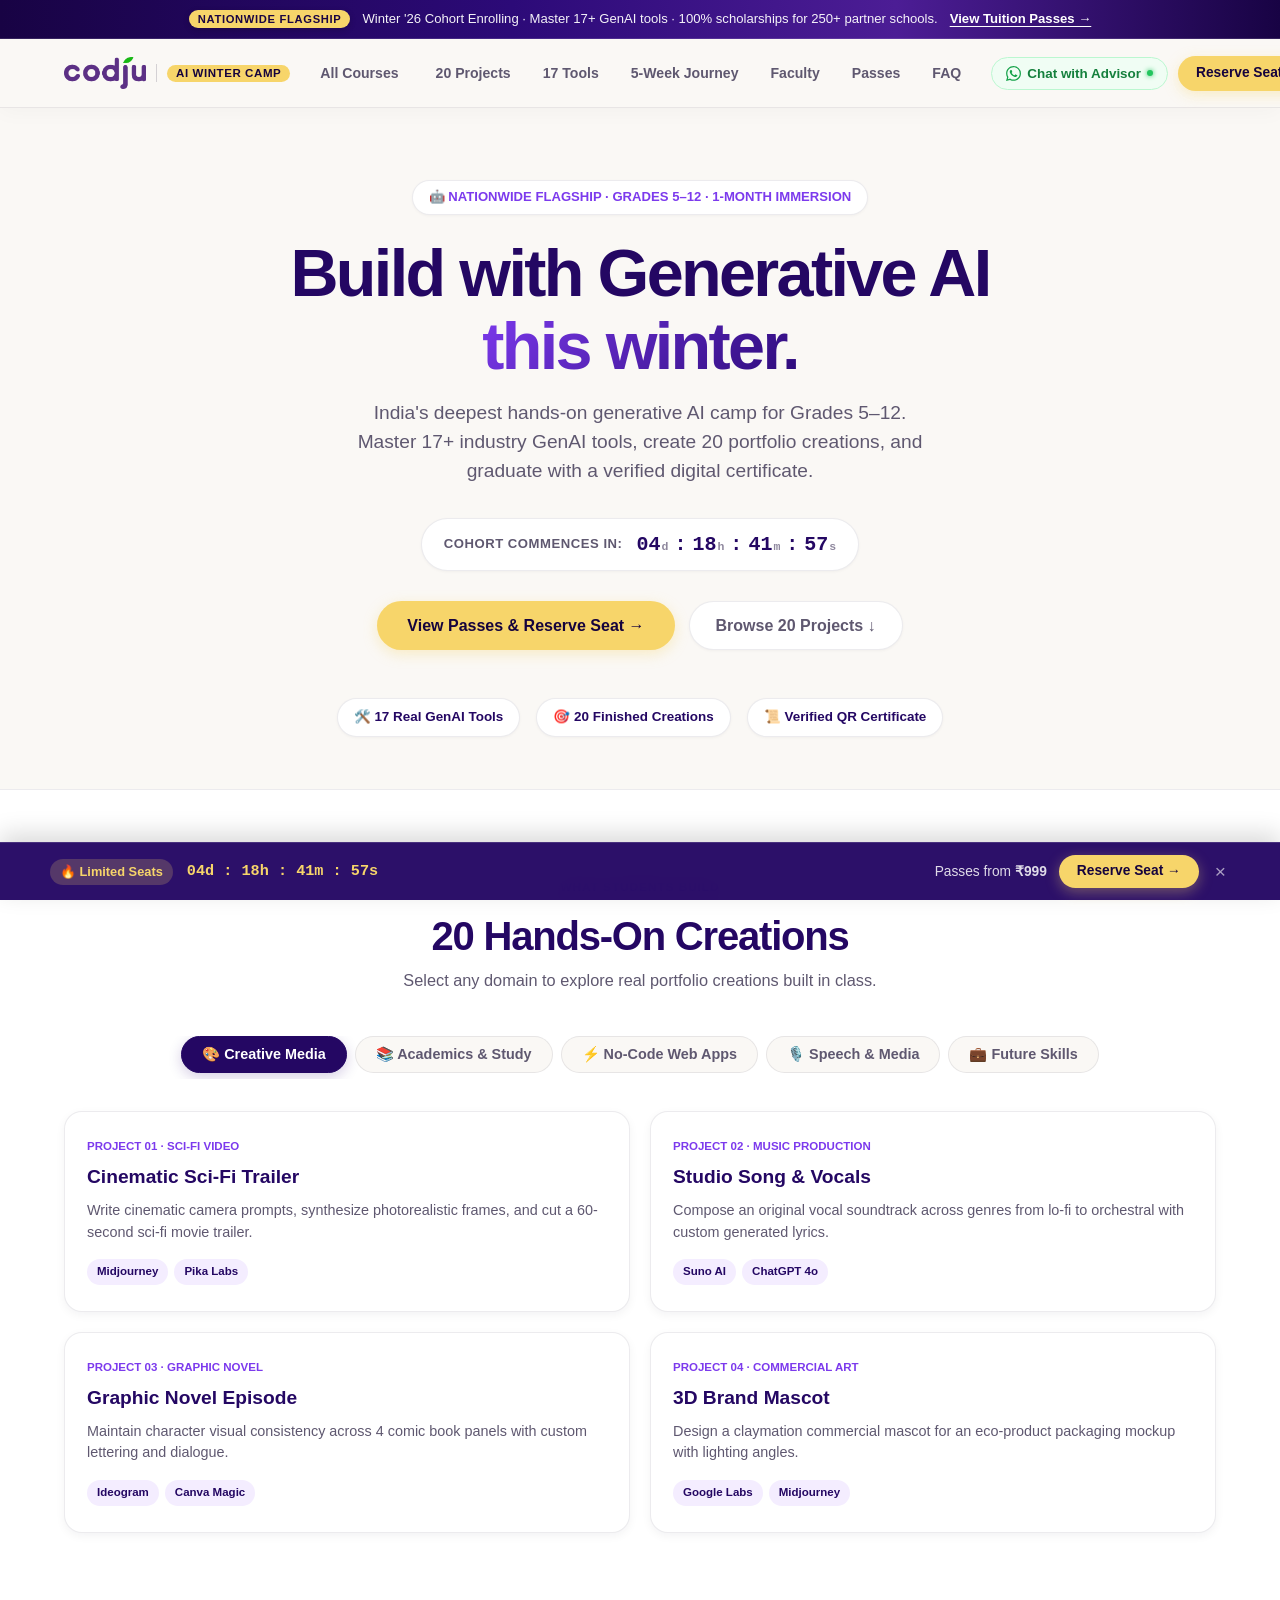
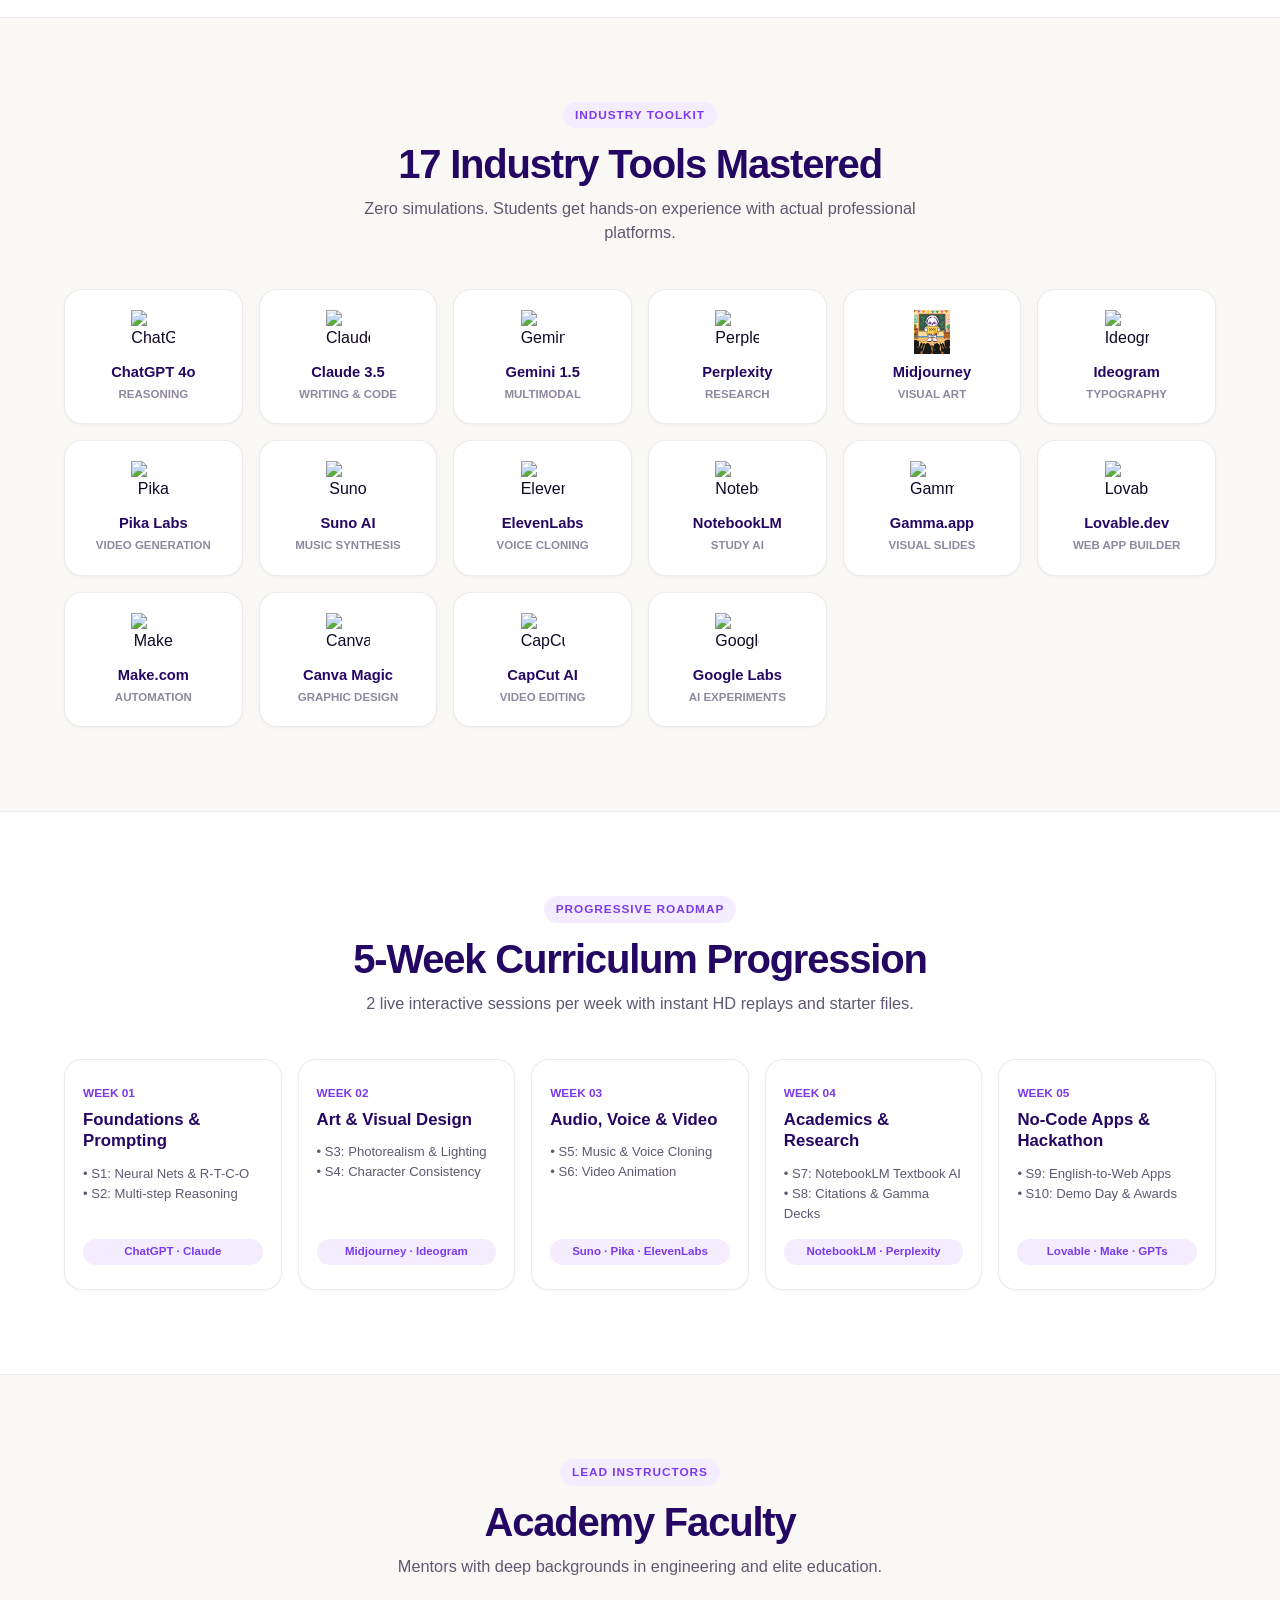
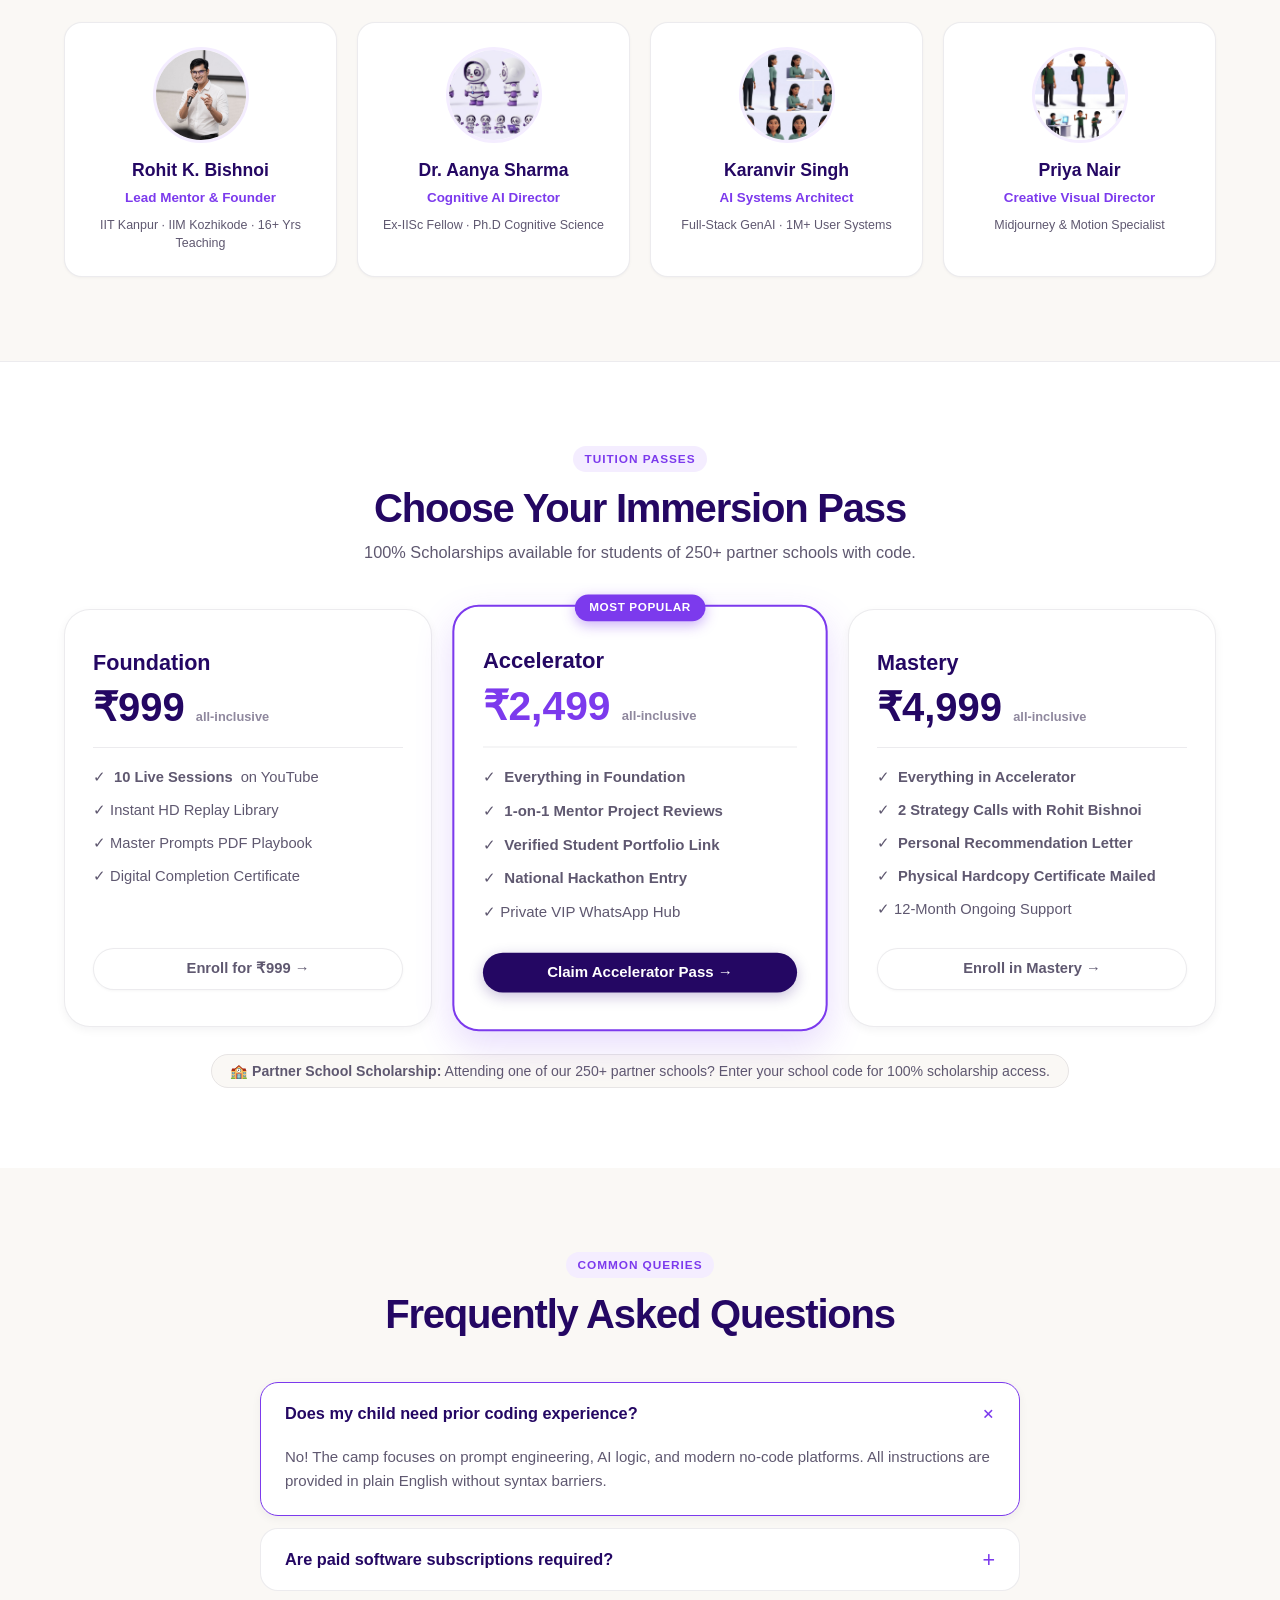
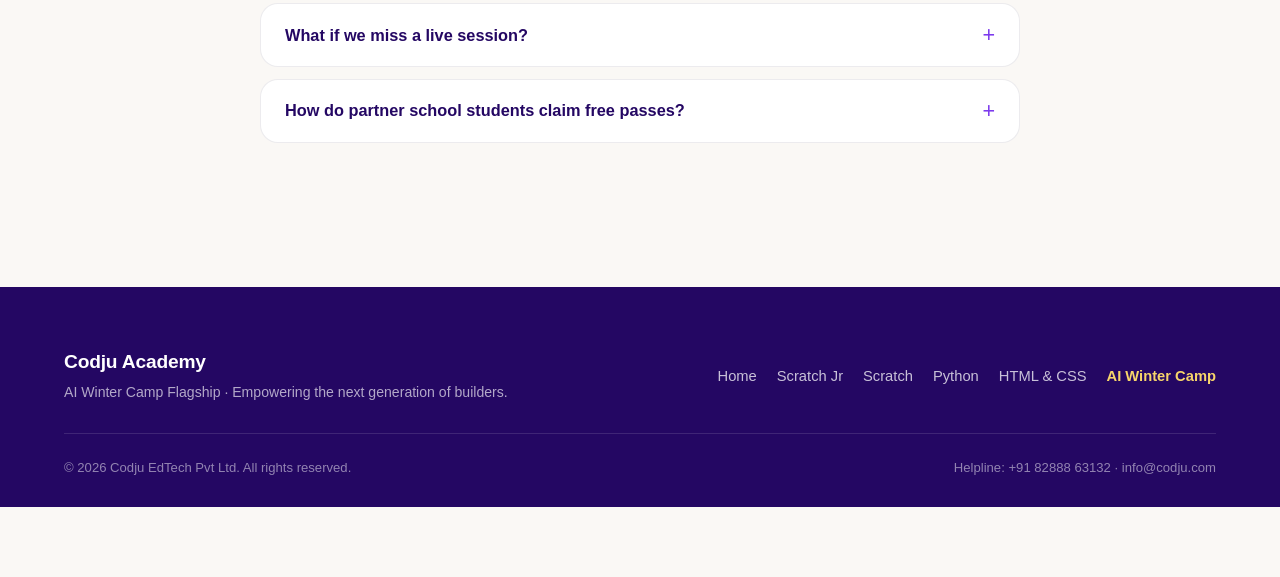
==== commit f9f82f09: "refactor: update python course page layout and integrate shared stylesheet" ====
--- a/ai-winter-camp.html
+++ b/ai-winter-camp.html
@@ -4,867 +4,247 @@
   <meta charset="UTF-8" />
   <meta name="viewport" content="width=device-width, initial-scale=1.0" />
   <title>Codju AI Winter Camp — 1-Month Generative AI Immersion (Grades 5–12)</title>
-  <meta name="description" content="Master 17+ GenAI tools (ChatGPT, Claude, Midjourney, Suno, Pika), build 20 creations, and earn verified QR certification." />
+  <meta name="description" content="Master 17+ GenAI tools (ChatGPT, Claude, Midjourney, Suno, Pika), build 20 portfolio creations, and earn verified QR certification." />
   <link rel="icon" type="image/png" href="assets/logo.png" />
+  <link rel="stylesheet" href="index.css" />
   <style>
-    /* ==========================================================================
-       CODJU AI WINTER CAMP — MINIMALIST HIGH-IMPACT DESIGN
-       Focus on what actually matters: tools, projects, live schedule, and pricing.
-       ========================================================================== */
     :root {
-      --font: -apple-system, BlinkMacSystemFont, "SF Pro Display", "SF Pro Text", -system-ui, "Segoe UI", Roboto, sans-serif;
-      --bg: #faf8f5;
-      --surface: #ffffff;
-      --text: #110826;
-      --text-muted: #6e677c;
-      --text-light: #9d96ab;
-      --border: rgba(17, 8, 38, 0.07);
-      --border-hover: rgba(124, 58, 237, 0.3);
-      
-      --purple-deep: #240763;
-      --purple: #7c3aed;
-      --purple-soft: #f4edff;
-      --gold: #f7d56a;
-      --gold-dark: #b45309;
-
-      --shadow-sm: 0 2px 8px rgba(17, 8, 38, 0.04);
-      --shadow-md: 0 12px 32px rgba(17, 8, 38, 0.06);
-      --shadow-lg: 0 24px 56px rgba(17, 8, 38, 0.1);
-      
-      --radius-sm: 10px;
-      --radius-md: 18px;
-      --radius-lg: 26px;
-      --radius-full: 9999px;
-      --ease: 0.2s cubic-bezier(0.16, 1, 0.3, 1);
+      --accent: var(--purple);
+      --accent-soft: var(--purple-soft);
     }
-
-    *, *::before, *::after {
-      box-sizing: border-box;
-      margin: 0;
-      padding: 0;
-    }
-
-    html {
-      scroll-behavior: smooth;
-      -webkit-font-smoothing: antialiased;
-    }
-
     body {
-      font-family: var(--font);
-      background-color: var(--bg);
-      color: var(--text);
-      line-height: 1.5;
-      padding-bottom: 74px; /* sticky bar clearance */
-    }
-
-    a {
-      color: inherit;
-      text-decoration: none;
-    }
-
-    img {
-      display: block;
-      max-width: 100%;
-    }
-
-    .container {
-      max-width: 1180px;
-      margin: 0 auto;
-      padding: 0 28px;
-    }
-
-    /* --- Header --- */
-    .nav {
-      position: sticky;
-      top: 0;
-      z-index: 100;
-      background: rgba(250, 248, 245, 0.9);
-      backdrop-filter: blur(20px);
-      -webkit-backdrop-filter: blur(20px);
-      border-bottom: 1px solid var(--border);
-    }
-
-    .nav__inner {
-      height: 70px;
-      display: flex;
-      align-items: center;
-      justify-content: space-between;
-      gap: 20px;
-    }
-
-    .nav__logo {
-      display: flex;
-      align-items: center;
-      gap: 12px;
-      font-weight: 800;
-      font-size: 1.2rem;
-      letter-spacing: -0.02em;
-      color: var(--purple-deep);
-    }
-
-    .nav__logo img {
-      height: 36px;
-      width: auto;
-    }
-
-    .nav__tag {
-      font-size: 0.74rem;
-      font-weight: 800;
-      background: var(--gold);
-      color: #15033d;
-      padding: 3px 9px;
-      border-radius: var(--radius-full);
-      text-transform: uppercase;
-      letter-spacing: 0.04em;
-    }
-
-    .nav__links {
-      display: flex;
-      align-items: center;
-      gap: 24px;
-      list-style: none;
-    }
-
-    .nav__link {
-      font-size: 0.92rem;
-      font-weight: 600;
-      color: var(--text-muted);
-      transition: color var(--ease);
-    }
-
-    .nav__link:hover {
-      color: var(--purple);
-    }
-
-    .btn {
-      display: inline-flex;
-      align-items: center;
-      justify-content: center;
-      gap: 8px;
-      font-weight: 700;
-      font-size: 0.92rem;
-      padding: 10px 22px;
-      border-radius: var(--radius-full);
-      transition: all var(--ease);
-      white-space: nowrap;
-      cursor: pointer;
-      border: none;
-    }
-
-    .btn--primary {
-      background: var(--purple-deep);
-      color: #ffffff;
-      box-shadow: 0 4px 14px rgba(36, 7, 99, 0.25);
-    }
-
-    .btn--primary:hover {
-      background: var(--purple);
-      transform: translateY(-1px);
-    }
-
-    .btn--gold {
-      background: var(--gold);
-      color: #15033d;
-      font-weight: 800;
-      box-shadow: 0 4px 14px rgba(247, 213, 106, 0.35);
-    }
-
-    .btn--gold:hover {
-      filter: brightness(1.06);
-      transform: translateY(-1px);
-    }
-
-    .btn--ghost {
-      background: #ffffff;
-      color: var(--purple-deep);
-      border: 1px solid var(--border);
-    }
-
-    .btn--ghost:hover {
-      border-color: var(--purple);
-      color: var(--purple);
-    }
-
-    /* --- Hero Section --- */
-    .hero {
-      padding: 76px 0 52px;
-      text-align: center;
-    }
-
-    .hero-pill {
-      display: inline-flex;
-      align-items: center;
-      gap: 8px;
-      background: #ffffff;
-      border: 1px solid var(--border);
-      padding: 6px 16px;
-      border-radius: var(--radius-full);
-      font-size: 0.82rem;
-      font-weight: 800;
-      color: var(--purple);
-      margin-bottom: 22px;
-      box-shadow: var(--shadow-sm);
-    }
-
-    .hero-title {
-      font-size: clamp(2.5rem, 5.5vw, 4.4rem);
-      font-weight: 800;
-      line-height: 1.08;
-      letter-spacing: -0.04em;
-      color: var(--purple-deep);
-      max-width: 900px;
-      margin: 0 auto 18px;
-    }
-
-    .hero-title span {
-      background: linear-gradient(135deg, #7c3aed 0%, #240763 100%);
-      -webkit-background-clip: text;
-      -webkit-text-fill-color: transparent;
-    }
-
-    .hero-sub {
-      font-size: clamp(1.1rem, 2vw, 1.25rem);
-      color: var(--text-muted);
-      max-width: 680px;
-      margin: 0 auto 34px;
-      line-height: 1.55;
-    }
-
-    /* Countdown Strip */
-    .countdown-box {
-      display: inline-flex;
-      align-items: center;
-      gap: 18px;
-      background: #ffffff;
-      border: 1px solid var(--border);
-      border-radius: var(--radius-xl);
-      padding: 14px 28px;
-      box-shadow: var(--shadow-sm);
-      margin-bottom: 34px;
-    }
-
-    .countdown-lbl {
-      font-size: 0.8rem;
-      font-weight: 800;
-      text-transform: uppercase;
-      letter-spacing: 0.05em;
-      color: var(--purple-deep);
-      text-align: left;
-    }
-
-    .timer-digits {
-      display: flex;
-      gap: 12px;
-      align-items: baseline;
-    }
-
-    .t-unit {
-      font-size: 1.55rem;
-      font-weight: 800;
-      color: var(--purple);
-      letter-spacing: -0.02em;
-    }
-
-    .t-sub {
-      font-size: 0.72rem;
-      font-weight: 700;
-      color: var(--text-light);
-      text-transform: uppercase;
-      margin-left: 2px;
-    }
-
-    .hero-actions {
-      display: flex;
-      justify-content: center;
-      gap: 14px;
-      flex-wrap: wrap;
-      margin-bottom: 48px;
-    }
-
-    /* 3 Clean Highlight Pills */
-    .hero-chips {
-      display: flex;
-      justify-content: center;
-      gap: 16px;
-      flex-wrap: wrap;
-      max-width: 900px;
-      margin: 0 auto;
-    }
-
-    .hero-chip {
-      background: #ffffff;
-      border: 1px solid var(--border);
-      border-radius: var(--radius-full);
-      padding: 8px 18px;
-      font-size: 0.88rem;
-      font-weight: 700;
-      color: var(--purple-deep);
-      display: flex;
-      align-items: center;
-      gap: 8px;
-      box-shadow: var(--shadow-sm);
-    }
-
-    /* --- Sections Shared --- */
-    .section {
-      padding: 88px 0;
-    }
-
-    .section-head {
-      text-align: center;
-      max-width: 600px;
-      margin: 0 auto 44px;
-    }
-
-    .section-tag {
-      font-size: 0.76rem;
-      font-weight: 800;
-      letter-spacing: 0.08em;
-      text-transform: uppercase;
-      color: var(--purple);
-      background: var(--purple-soft);
-      padding: 4px 12px;
-      border-radius: var(--radius-full);
-      display: inline-block;
-      margin-bottom: 12px;
-    }
-
-    .section-title {
-      font-size: clamp(1.9rem, 3.4vw, 2.5rem);
-      font-weight: 800;
-      letter-spacing: -0.03em;
-      color: var(--purple-deep);
-      line-height: 1.2;
-      margin-bottom: 10px;
-    }
-
-    .section-sub {
-      font-size: 1.05rem;
-      color: var(--text-muted);
-    }
-
-    /* --- 5 Project Tabs & 20 Projects --- */
-    .ptabs-nav {
-      display: flex;
-      justify-content: center;
-      gap: 8px;
-      overflow-x: auto;
-      padding-bottom: 8px;
-      margin-bottom: 32px;
-    }
-
-    .ptab-btn {
-      padding: 10px 20px;
-      font-size: 0.92rem;
-      font-weight: 700;
-      border-radius: var(--radius-full);
-      background: #ffffff;
-      border: 1px solid var(--border);
-      color: var(--text-muted);
-      cursor: pointer;
-      transition: all var(--ease);
-      white-space: nowrap;
-    }
-
-    .ptab-btn:hover {
-      color: var(--purple);
-      border-color: var(--purple);
-    }
-
-    .ptab-btn.active {
-      background: var(--purple-deep);
-      color: #ffffff;
-      border-color: var(--purple-deep);
-    }
-
-    .ptab-pane {
-      display: none;
-    }
-
-    .ptab-pane.active {
-      display: grid;
-      grid-template-columns: repeat(4, 1fr);
-      gap: 20px;
-    }
-
-    .proj-card {
-      background: #ffffff;
-      border: 1px solid var(--border);
-      border-radius: var(--radius-md);
-      padding: 24px;
-      box-shadow: var(--shadow-sm);
-      display: flex;
-      flex-direction: column;
-      justify-content: space-between;
-      transition: all var(--ease);
-    }
-
-    .proj-card:hover {
-      transform: translateY(-3px);
-      box-shadow: var(--shadow-md);
-      border-color: var(--purple);
-    }
-
-    .proj-num {
-      font-size: 0.75rem;
-      font-weight: 800;
-      color: var(--purple);
-      text-transform: uppercase;
-      margin-bottom: 8px;
-    }
-
-    .proj-title {
-      font-size: 1.15rem;
-      font-weight: 800;
-      color: var(--purple-deep);
-      margin-bottom: 8px;
-      line-height: 1.3;
-    }
-
-    .proj-desc {
-      font-size: 0.88rem;
-      color: var(--text-muted);
-      line-height: 1.5;
-      margin-bottom: 16px;
-    }
-
-    .proj-tools {
-      display: flex;
-      gap: 6px;
-      flex-wrap: wrap;
-      padding-top: 12px;
-      border-top: 1px solid var(--border);
-    }
-
-    .tool-badge {
-      font-size: 0.74rem;
-      font-weight: 700;
-      background: var(--bg);
-      color: var(--purple-deep);
-      padding: 3px 8px;
-      border-radius: 4px;
-      border: 1px solid var(--border);
-    }
-
-    /* --- 17 AI Tools Grid --- */
-    .tools-grid {
-      display: grid;
-      grid-template-columns: repeat(6, 1fr);
-      gap: 14px;
-      max-width: 1060px;
-      margin: 0 auto;
-    }
-
-    .tool-card {
-      background: #ffffff;
-      border: 1px solid var(--border);
-      border-radius: var(--radius-md);
-      padding: 18px 12px;
-      text-align: center;
-      box-shadow: var(--shadow-sm);
-      transition: all var(--ease);
-    }
-
-    .tool-card:hover {
-      transform: translateY(-2px);
-      border-color: var(--purple);
-      box-shadow: var(--shadow-md);
-    }
-
-    .tool-icon-img {
-      height: 38px;
-      width: 38px;
-      object-fit: contain;
-      margin: 0 auto 10px;
-    }
-
-    .tool-name {
-      font-size: 0.88rem;
-      font-weight: 800;
-      color: var(--purple-deep);
-    }
-
-    .tool-tag {
-      font-size: 0.74rem;
-      color: var(--text-light);
-      margin-top: 2px;
-    }
-
-    /* --- 5-Week Curriculum (Minimal Timeline) --- */
-    .curriculum-grid {
-      display: grid;
-      grid-template-columns: repeat(5, 1fr);
-      gap: 16px;
-    }
-
-    .week-box {
-      background: #ffffff;
-      border: 1px solid var(--border);
-      border-radius: var(--radius-md);
-      padding: 24px 20px;
-      box-shadow: var(--shadow-sm);
-      display: flex;
-      flex-direction: column;
-      justify-content: space-between;
-    }
-
-    .week-num {
-      font-size: 0.78rem;
-      font-weight: 800;
-      color: var(--purple);
-      text-transform: uppercase;
-      margin-bottom: 6px;
-    }
-
-    .week-title {
-      font-size: 1.15rem;
-      font-weight: 800;
-      color: var(--purple-deep);
-      margin-bottom: 12px;
-      line-height: 1.25;
-    }
-
-    .week-sessions {
-      list-style: none;
-      display: flex;
-      flex-direction: column;
-      gap: 8px;
-      font-size: 0.84rem;
-      color: var(--text-muted);
-      margin-bottom: 16px;
-    }
-
-    .week-tools-tag {
-      font-size: 0.76rem;
-      font-weight: 700;
-      background: var(--bg);
-      color: var(--purple-deep);
-      padding: 6px 10px;
-      border-radius: var(--radius-sm);
-      border: 1px solid var(--border);
-    }
-
-    /* --- Mentors (Clean 4 Cards) --- */
-    .mentors-grid {
-      display: grid;
-      grid-template-columns: repeat(4, 1fr);
-      gap: 20px;
-    }
-
-    .mentor-card {
-      background: #ffffff;
-      border: 1px solid var(--border);
-      border-radius: var(--radius-md);
-      padding: 24px;
-      text-align: center;
-      box-shadow: var(--shadow-sm);
-    }
-
-    .mentor-avatar {
-      width: 90px;
-      height: 90px;
-      border-radius: 50%;
-      object-fit: cover;
-      margin: 0 auto 14px;
-      border: 2px solid var(--purple-soft);
-    }
-
-    .m-name {
-      font-size: 1.15rem;
-      font-weight: 800;
-      color: var(--purple-deep);
-      margin-bottom: 2px;
-    }
-
-    .m-role {
-      font-size: 0.82rem;
-      font-weight: 700;
-      color: var(--purple);
-      margin-bottom: 10px;
-    }
-
-    .m-cred {
-      font-size: 0.8rem;
-      color: var(--text-muted);
-      line-height: 1.4;
-    }
-
-    /* --- 3-Tier Pricing --- */
-    .pricing-grid {
-      display: grid;
-      grid-template-columns: repeat(3, 1fr);
-      gap: 24px;
-      max-width: 1020px;
-      margin: 0 auto;
-    }
-
-    .p-card {
-      background: #ffffff;
-      border: 1px solid var(--border);
-      border-radius: var(--radius-lg);
-      padding: 36px 28px;
-      box-shadow: var(--shadow-sm);
-      display: flex;
-      flex-direction: column;
-      justify-content: space-between;
-      position: relative;
-      transition: all var(--ease);
-    }
-
-    .p-card--popular {
-      border: 2px solid var(--purple);
-      box-shadow: var(--shadow-md);
-    }
-
-    .p-ribbon {
-      position: absolute;
-      top: -12px;
-      left: 50%;
-      transform: translateX(-50%);
-      background: var(--purple);
-      color: #ffffff;
-      font-size: 0.74rem;
-      font-weight: 800;
-      padding: 3px 14px;
-      border-radius: var(--radius-full);
-      text-transform: uppercase;
-    }
-
-    .p-name {
-      font-size: 1.4rem;
-      font-weight: 800;
-      color: var(--purple-deep);
-      margin-bottom: 4px;
-    }
-
-    .p-price {
-      font-size: 2.6rem;
-      font-weight: 800;
-      color: var(--purple-deep);
-      line-height: 1;
-      margin: 16px 0 20px;
-    }
-
-    .p-price small {
-      font-size: 0.82rem;
-      color: var(--text-light);
-      font-weight: 600;
-    }
-
-    .p-features {
-      list-style: none;
-      display: flex;
-      flex-direction: column;
-      gap: 10px;
-      font-size: 0.9rem;
-      color: var(--text-muted);
-      margin-bottom: 28px;
-      padding-top: 18px;
-      border-top: 1px solid var(--border);
-    }
-
-    .p-features li {
-      display: flex;
-      align-items: center;
-      gap: 8px;
-    }
-
-    .p-features li strong {
-      color: var(--purple-deep);
-    }
-
-    /* --- FAQ (Clean Accordion) --- */
-    .faq-wrap {
-      max-width: 760px;
-      margin: 0 auto;
-      display: flex;
-      flex-direction: column;
-      gap: 10px;
-    }
-
-    .faq-item {
-      background: #ffffff;
-      border: 1px solid var(--border);
-      border-radius: var(--radius-md);
-      overflow: hidden;
-    }
-
-    .faq-item.active {
-      border-color: var(--purple);
-    }
-
-    .faq-q {
-      width: 100%;
-      padding: 18px 22px;
-      display: flex;
-      justify-content: space-between;
-      align-items: center;
-      font-size: 1rem;
-      font-weight: 700;
-      color: var(--purple-deep);
-      text-align: left;
-      cursor: pointer;
-      border: none;
-      background: none;
-    }
-
-    .faq-sign {
-      color: var(--purple);
-      font-size: 1.2rem;
-      transition: transform var(--ease);
-    }
-
-    .faq-item.active .faq-sign {
-      transform: rotate(45deg);
-    }
-
-    .faq-a {
-      max-height: 0;
-      overflow: hidden;
-      transition: max-height 0.25s ease-out;
-      padding: 0 22px;
-      font-size: 0.92rem;
-      color: var(--text-muted);
-      line-height: 1.55;
-    }
-
-    .faq-item.active .faq-a {
-      padding: 0 22px 18px;
-      max-height: 200px;
-    }
-
-    /* --- Sticky Bottom CTA --- */
-    .sticky-bar {
-      position: fixed;
-      bottom: 0;
-      left: 0;
-      right: 0;
-      z-index: 1000;
-      background: rgba(36, 7, 99, 0.96);
-      backdrop-filter: blur(16px);
-      -webkit-backdrop-filter: blur(16px);
-      border-top: 1px solid rgba(247, 213, 106, 0.3);
-      padding: 10px 24px;
-      color: #ffffff;
-    }
-
-    .sticky-inner {
-      max-width: 1180px;
-      margin: 0 auto;
-      display: flex;
-      align-items: center;
-      justify-content: space-between;
-      gap: 20px;
-    }
-
-    .sticky-timer {
-      font-size: 1.05rem;
-      font-weight: 800;
-      color: var(--gold);
-      letter-spacing: 0.03em;
-    }
-
-    @media (max-width: 900px) {
-      .ptab-pane.active {
-        grid-template-columns: repeat(2, 1fr);
-      }
-      .tools-grid {
-        grid-template-columns: repeat(3, 1fr);
-      }
-      .curriculum-grid {
-        grid-template-columns: 1fr;
-      }
-      .mentors-grid {
-        grid-template-columns: repeat(2, 1fr);
-      }
-      .pricing-grid {
-        grid-template-columns: 1fr;
-      }
-    }
-
-    @media (max-width: 600px) {
-      .nav__links {
-        display: none;
-      }
-      .ptab-pane.active {
-        grid-template-columns: 1fr;
-      }
-      .tools-grid {
-        grid-template-columns: repeat(2, 1fr);
-      }
-      .mentors-grid {
-        grid-template-columns: 1fr;
-      }
-      .sticky-timer-wrap {
-        display: none;
-      }
-    }
-
-    .footer {
-      background: var(--purple-deep);
-      color: #ffffff;
-      padding: 48px 0 84px;
-      text-align: center;
-      font-size: 0.88rem;
-    }
-    .footer a {
-      color: #ffffff;
-      margin: 0 10px;
-      opacity: 0.8;
-      transition: opacity var(--ease);
-    }
-    .footer a:hover {
-      opacity: 1;
+      padding-bottom: 70px; /* Clearance for sticky bottom bar */
     }
   </style>
 </head>
 <body>
 
-  <!-- ========== NAVIGATION ========== -->
-  <header class="nav">
+  <!-- ========== TOP ANNOUNCEMENT BAR ========== -->
+  <div class="top-bar">
+    <div class="container top-bar__inner">
+      <span class="top-bar__tag">Nationwide Flagship</span>
+      <span class="top-bar__text">Winter '26 Cohort Enrolling · Master 17+ GenAI tools · 100% scholarships for 250+ partner schools.</span>
+      <a href="#pricing" class="top-bar__link">View Tuition Passes &rarr;</a>
+    </div>
+  </div>
+
+  <!-- ========== MAIN HEADER NAVIGATION ========== -->
+  <header class="nav" id="main-nav">
     <div class="container nav__inner">
-      <a href="index.html" class="nav__logo">
-        <img src="assets/logo.png" alt="Codju Logo" />
-        <span>Codju AI Winter Camp</span>
-        <span class="nav__tag">⭐ Flagship</span>
+      
+      <a href="index.html" class="nav__brand">
+        <img src="assets/logo.png" alt="Codju" class="nav__brand-logo" />
+        <span class="nav__brand-divider"></span>
+        <span class="nav__brand-badge" style="background: var(--gold); color: #15033d;">AI Winter Camp</span>
       </a>
 
-      <nav>
-        <ul class="nav__links">
-          <li><a href="index.html" class="nav__link">← All Courses</a></li>
-          <li><a href="#projects" class="nav__link">20 Projects</a></li>
-          <li><a href="#tools" class="nav__link">17 Tools</a></li>
-          <li><a href="#curriculum" class="nav__link">Curriculum</a></li>
-          <li><a href="#pricing" class="nav__link">Pricing</a></li>
-          <li><a href="#faq" class="nav-link">FAQ</a></li>
+      <!-- Desktop Nav Links -->
+      <nav class="nav__menu-wrap">
+        <ul class="nav__menu">
+          
+          <li class="nav__item nav__item--has-dropdown">
+            <button type="button" class="nav__link-btn" aria-expanded="false">
+              <span>All Courses</span>
+              <svg class="nav__caret" width="11" height="11" viewBox="0 0 24 24" fill="none" stroke="currentColor" stroke-width="2.5" stroke-linecap="round" stroke-linejoin="round"><polyline points="6 9 12 15 18 9"></polyline></svg>
+            </button>
+            
+            <div class="nav__dropdown">
+              <div class="dropdown__header">
+                <span class="dropdown__header-title">Browse By Child's Grade</span>
+                <a href="index.html#courses" class="dropdown__header-link">View All Tracks &rarr;</a>
+              </div>
+              <div class="dropdown__grid">
+                
+                <a href="Scratch Junior.dc.html" class="dropdown__card">
+                  <span class="dropdown__card-icon">🐱</span>
+                  <div class="dropdown__card-info">
+                    <span class="dropdown__card-grade">Grades 1–2 · Ages 6–8</span>
+                    <span class="dropdown__card-title">Scratch Junior</span>
+                    <span class="dropdown__card-desc">No typing · Visual logic &amp; story animation</span>
+                  </div>
+                </a>
+
+                <a href="Scratch.dc.html" class="dropdown__card">
+                  <span class="dropdown__card-icon">🕹️</span>
+                  <div class="dropdown__card-info">
+                    <span class="dropdown__card-grade">Grades 3–5 · Ages 8–11</span>
+                    <span class="dropdown__card-title">MIT Scratch</span>
+                    <span class="dropdown__card-desc">Build 4 playable arcade games &amp; physics</span>
+                  </div>
+                </a>
+
+                <a href="Python.dc.html" class="dropdown__card">
+                  <span class="dropdown__card-icon">🐍</span>
+                  <div class="dropdown__card-info">
+                    <span class="dropdown__card-grade">Grades 6–10 · Ages 11–16</span>
+                    <span class="dropdown__card-title">Python Programming</span>
+                    <span class="dropdown__card-desc">Real code syntax, algorithms &amp; automation</span>
+                  </div>
+                </a>
+
+                <a href="HTML and CSS.dc.html" class="dropdown__card">
+                  <span class="dropdown__card-icon">🌐</span>
+                  <div class="dropdown__card-info">
+                    <span class="dropdown__card-grade">Grades 6–10 · Ages 11–16</span>
+                    <span class="dropdown__card-title">HTML &amp; CSS</span>
+                    <span class="dropdown__card-desc">Design &amp; publish live responsive websites</span>
+                  </div>
+                </a>
+
+              </div>
+
+              <a href="Codju AI Winter Camp.dc.html" class="dropdown__flagship">
+                <div>
+                  <div style="display: flex; align-items: center; gap: 8px;">
+                    <span class="dropdown__flagship-title">⭐ Codju AI Winter Camp</span>
+                    <span class="dropdown__flagship-pill">Flagship</span>
+                  </div>
+                  <div class="dropdown__flagship-sub">Grades 5–12 · Master 17+ GenAI tools with 20 portfolio projects</div>
+                </div>
+                <span style="font-size: 1.1rem; color: var(--gold);">&rarr;</span>
+              </a>
+            </div>
+          </li>
+
+          <li class="nav__item"><a href="#projects" class="nav__link-btn">20 Projects</a></li>
+          <li class="nav__item"><a href="#tools" class="nav__link-btn">17 Tools</a></li>
+          <li class="nav__item"><a href="#curriculum" class="nav__link-btn">5-Week Journey</a></li>
+          <li class="nav__item"><a href="#mentors" class="nav__link-btn">Faculty</a></li>
+          <li class="nav__item"><a href="#pricing" class="nav__link-btn">Passes</a></li>
+          <li class="nav__item"><a href="#faq" class="nav__link-btn">FAQ</a></li>
+
         </ul>
       </nav>
 
-      <div>
-        <a href="#pricing" class="btn btn--gold">Claim Pass · ₹999</a>
-      </div>
+      <!-- Right CTAs -->
+      <div class="nav__actions">
+        <a href="https://wa.me/918288863132?text=Hello%20Codju%2C%20inquiry%20about%20AI%20Winter%20Camp" 
+           target="_blank" rel="noopener" class="btn-whatsapp">
+          <svg viewBox="0 0 24 24" width="15" height="15" fill="currentColor">
+            <path d="M17.472 14.382c-.297-.149-1.758-.867-2.03-.967-.273-.099-.471-.148-.67.15-.197.297-.767.966-.94 1.164-.173.199-.347.223-.644.075-.297-.15-1.255-.463-2.39-1.475-.883-.788-1.48-1.761-1.653-2.059-.173-.297-.018-.458.13-.606.134-.133.298-.347.446-.52.149-.174.198-.298.298-.497.099-.198.05-.371-.025-.52-.075-.149-.669-1.612-.916-2.207-.242-.579-.487-.5-.669-.51-.173-.008-.371-.01-.57-.01-.198 0-.52.074-.792.372-.272.297-1.04 1.016-1.04 2.479 0 1.462 1.065 2.875 1.213 3.074.149.198 2.096 3.2 5.077 4.487.709.306 1.262.489 1.694.625.712.227 1.36.195 1.871.118.571-.085 1.758-.719 2.006-1.413.248-.694.248-1.289.173-1.413-.074-.124-.272-.198-.57-.347m-5.421 7.403h-.004a9.87 9.87 0 01-5.031-1.378l-.361-.214-3.741.982.998-3.648-.235-.374a9.86 9.86 0 01-1.51-5.26c.001-5.45 4.436-9.884 9.888-9.884 2.64 0 5.122 1.03 6.988 2.898a9.825 9.825 0 012.893 6.994c-.003 5.45-4.437 9.884-9.885 9.884m8.413-18.297A11.815 11.815 0 0012.05 0C5.495 0 .16 5.335.157 11.892c0 2.096.547 4.142 1.588 5.945L.057 24l6.305-1.654a11.882 11.882 0 005.683 1.448h.005c6.554 0 11.89-5.335 11.893-11.893a11.82 11.82 0 00-3.48-8.413z"/>
+          </svg>
+          <span class="wa-label-desktop">Chat with Advisor</span>
+          <span class="wa-label-compact">WhatsApp</span>
+          <span class="whatsapp-pulse"></span>
+        </a>
+
+        <a href="#pricing" class="btn btn--gold" style="padding: 9px 18px; font-size: 0.86rem;">
+          Reserve Seat &rarr;
+        </a>
+
+        <button type="button" class="nav__mobile-toggle" id="mobile-toggle" aria-label="Open Navigation Menu">
+          <svg width="22" height="22" viewBox="0 0 24 24" fill="none" stroke="currentColor" stroke-width="2.2" stroke-linecap="round" stroke-linejoin="round">
+            <line x1="3" y1="12" x2="21" y2="12"></line>
+            <line x1="3" y1="6" x2="21" y2="6"></line>
+            <line x1="3" y1="18" x2="21" y2="18"></line>
+          </svg>
+        </button>
+      </div>
+
     </div>
   </header>
 
-  <!-- ========== HERO SECTION ========== -->
+  <!-- Mobile Drawer Menu -->
+  <div class="mobile-drawer" id="mobile-drawer">
+    <div class="mobile-drawer__backdrop" id="drawer-backdrop"></div>
+    <div class="mobile-drawer__panel">
+      <div class="mobile-drawer__head">
+        <a href="index.html" class="nav__brand">
+          <img src="assets/logo.png" alt="Codju" class="nav__brand-logo" />
+          <span class="nav__brand-divider"></span>
+          <span class="nav__brand-badge">Academy</span>
+        </a>
+        <button type="button" class="mobile-drawer__close" id="drawer-close" aria-label="Close Navigation Menu">&times;</button>
+      </div>
+
+      <div class="mobile-drawer__content">
+        <div class="mobile-group-title">LEARNING TRACKS</div>
+        <ul class="mobile-links">
+          <li>
+            <a href="Scratch Junior.dc.html" class="mobile-link">
+              <span class="mobile-icon">🐱</span>
+              <div>
+                <div class="mobile-link-main">Scratch Junior <span class="mobile-badge">Grades 1–2</span></div>
+                <div class="mobile-link-sub">Ages 6–8 · Visual drag &amp; drop stories</div>
+              </div>
+            </a>
+          </li>
+          <li>
+            <a href="Scratch.dc.html" class="mobile-link">
+              <span class="mobile-icon">🕹️</span>
+              <div>
+                <div class="mobile-link-main">MIT Scratch <span class="mobile-badge">Grades 3–5</span></div>
+                <div class="mobile-link-sub">Ages 8–11 · 4 Playable arcade games</div>
+              </div>
+            </a>
+          </li>
+          <li>
+            <a href="Python.dc.html" class="mobile-link">
+              <span class="mobile-icon">🐍</span>
+              <div>
+                <div class="mobile-link-main">Python Programming <span class="mobile-badge">Grades 6–10</span></div>
+                <div class="mobile-link-sub">Ages 11–16 · Real code syntax &amp; apps</div>
+              </div>
+            </a>
+          </li>
+          <li>
+            <a href="HTML and CSS.dc.html" class="mobile-link">
+              <span class="mobile-icon">🌐</span>
+              <div>
+                <div class="mobile-link-main">HTML &amp; CSS Web Dev <span class="mobile-badge">Grades 6–10</span></div>
+                <div class="mobile-link-sub">Ages 11–16 · Build live websites</div>
+              </div>
+            </a>
+          </li>
+          <li>
+            <a href="Codju AI Winter Camp.dc.html" class="mobile-link mobile-link--ai active">
+              <span class="mobile-icon">⭐</span>
+              <div>
+                <div class="mobile-link-main">Codju AI Winter Camp <span class="mobile-badge-gold">Flagship</span></div>
+                <div class="mobile-link-sub">Grades 5–12 · 17+ GenAI tools intensive</div>
+              </div>
+            </a>
+          </li>
+        </ul>
+
+        <div class="mobile-group-title" style="margin-top: 24px;">ON THIS PAGE</div>
+        <ul class="mobile-simple-links">
+          <li><a href="#projects" class="drawer-nav-item">20 Creations Showcase</a></li>
+          <li><a href="#tools" class="drawer-nav-item">17 Tools Industry Stack</a></li>
+          <li><a href="#curriculum" class="drawer-nav-item">5-Week Progression</a></li>
+          <li><a href="#mentors" class="drawer-nav-item">Lead Faculty (IIT/IIM)</a></li>
+          <li><a href="#pricing" class="drawer-nav-item">Tuition Passes &amp; Scholarships</a></li>
+          <li><a href="#faq" class="drawer-nav-item">Parent FAQs</a></li>
+        </ul>
+
+        <div class="mobile-actions">
+          <a href="#pricing" class="btn btn--gold drawer-nav-item" style="width: 100%; justify-content: center;">
+            View Passes From ₹999 &rarr;
+          </a>
+        </div>
+      </div>
+    </div>
+  </div>
+
+  <!-- ========== HERO SECTION WITH LIVE COUNTDOWN ========== -->
   <section class="hero">
     <div class="container">
       <div class="hero-pill">
-        <span>🤖 FLAGSHIP IMMERSION · GRADES 5–12 · LIVE ON YOUTUBE &amp; ZOOM</span>
+        <span>🤖 NATIONWIDE FLAGSHIP · GRADES 5–12 · 1-MONTH IMMERSION</span>
       </div>
 
       <h1 class="hero-title">
-        Build with AI <br/>
+        Build with Generative AI <br/>
         <span>this winter.</span>
       </h1>
 
       <p class="hero-sub">
-        1-Month live hands-on camp. Master 17+ industry GenAI tools, create 20 portfolio projects across 5 domains, and graduate with a verified digital certificate.
+        India's deepest hands-on generative AI camp for Grades 5–12. Master 17+ industry GenAI tools, create 20 portfolio creations, and graduate with a verified digital certificate.
       </p>
 
-      <!-- Clean Live Countdown -->
+      <!-- Live Countdown -->
       <div class="countdown-box">
-        <div class="countdown-lbl">Cohort Starts In:</div>
+        <div class="countdown-lbl">Cohort Commences In:</div>
         <div class="timer-digits">
           <div><span class="t-unit" id="d">04</span><span class="t-sub">d</span></div>
           <span>:</span>
@@ -877,15 +257,15 @@
       </div>
 
       <div class="hero-actions">
-        <a href="#pricing" class="btn btn--gold" style="padding: 13px 28px; font-size: 1rem;">
-          View Passes &amp; Reserve Seat →
+        <a href="#pricing" class="btn btn--gold" style="padding: 14px 30px; font-size: 1rem;">
+          View Passes &amp; Reserve Seat &rarr;
         </a>
-        <a href="#projects" class="btn btn--ghost" style="padding: 13px 26px; font-size: 1rem;">
-          Browse 20 Projects ↓
+        <a href="#projects" class="btn btn--ghost" style="padding: 14px 26px; font-size: 1rem;">
+          Browse 20 Projects &darr;
         </a>
       </div>
 
-      <!-- 3 Focused Chips -->
+      <!-- 3 Supported Chips -->
       <div class="hero-chips">
         <div class="hero-chip">🛠️ 17 Real GenAI Tools</div>
         <div class="hero-chip">🎯 20 Finished Creations</div>
@@ -894,30 +274,31 @@
     </div>
   </section>
 
-  <!-- ========== 20 PROJECTS ACROSS 5 TABS ========== -->
+  <!-- ========== 20 CREATIONS ACROSS 5 DOMAINS ========== -->
   <section class="section" id="projects" style="background: #ffffff; border-top: 1px solid var(--border); border-bottom: 1px solid var(--border);">
     <div class="container">
       <div class="section-head">
         <span class="section-tag">WHAT STUDENTS BUILD</span>
         <h2 class="section-title">20 Hands-On Creations</h2>
-        <p class="section-sub">Select any domain to see the 4 real projects built in class.</p>
-      </div>
-
-      <div class="ptabs-nav">
-        <button class="ptab-btn active" data-tab="tab-art">🎨 Creative Media</button>
-        <button class="ptab-btn" data-tab="tab-acad">📚 Academics</button>
-        <button class="ptab-btn" data-tab="tab-apps">⚡ Web Apps</button>
-        <button class="ptab-btn" data-tab="tab-talk">🎙️ Speech &amp; Comms</button>
-        <button class="ptab-btn" data-tab="tab-work">💼 Future Skills</button>
+        <p class="section-sub">Select any domain to explore real portfolio creations built in class.</p>
+      </div>
+
+      <!-- Domain Navigation Tabs -->
+      <div class="ptabs-nav" role="tablist">
+        <button type="button" class="ptab-btn active" data-tab="tab-art" role="tab" aria-selected="true">🎨 Creative Media</button>
+        <button type="button" class="ptab-btn" data-tab="tab-acad" role="tab" aria-selected="false">📚 Academics &amp; Study</button>
+        <button type="button" class="ptab-btn" data-tab="tab-apps" role="tab" aria-selected="false">⚡ No-Code Web Apps</button>
+        <button type="button" class="ptab-btn" data-tab="tab-talk" role="tab" aria-selected="false">🎙️ Speech &amp; Media</button>
+        <button type="button" class="ptab-btn" data-tab="tab-work" role="tab" aria-selected="false">💼 Future Skills</button>
       </div>
 
       <!-- Tab 1: Creative Media -->
       <div class="ptab-pane active" id="tab-art">
         <div class="proj-card">
           <div>
-            <div class="proj-num">Project 01</div>
+            <div class="proj-num">Project 01 · Sci-Fi Video</div>
             <h3 class="proj-title">Cinematic Sci-Fi Trailer</h3>
-            <p class="proj-desc">Write cinematic camera prompts, generate photorealistic frames, and cut a 60-second trailer.</p>
+            <p class="proj-desc">Write cinematic camera prompts, synthesize photorealistic frames, and cut a 60-second sci-fi movie trailer.</p>
           </div>
           <div class="proj-tools">
             <span class="tool-badge">Midjourney</span>
@@ -927,9 +308,9 @@
 
         <div class="proj-card">
           <div>
-            <div class="proj-num">Project 02</div>
+            <div class="proj-num">Project 02 · Music Production</div>
             <h3 class="proj-title">Studio Song &amp; Vocals</h3>
-            <p class="proj-desc">Compose an original vocal soundtrack across genres from lo-fi to orchestral with custom lyrics.</p>
+            <p class="proj-desc">Compose an original vocal soundtrack across genres from lo-fi to orchestral with custom generated lyrics.</p>
           </div>
           <div class="proj-tools">
             <span class="tool-badge">Suno AI</span>
@@ -939,9 +320,9 @@
 
         <div class="proj-card">
           <div>
-            <div class="proj-num">Project 03</div>
+            <div class="proj-num">Project 03 · Graphic Novel</div>
             <h3 class="proj-title">Graphic Novel Episode</h3>
-            <p class="proj-desc">Maintain character consistency across 4 comic book panels with dialogue and sound effects.</p>
+            <p class="proj-desc">Maintain character visual consistency across 4 comic book panels with custom lettering and dialogue.</p>
           </div>
           <div class="proj-tools">
             <span class="tool-badge">Ideogram</span>
@@ -951,9 +332,9 @@
 
         <div class="proj-card">
           <div>
-            <div class="proj-num">Project 04</div>
+            <div class="proj-num">Project 04 · Commercial Art</div>
             <h3 class="proj-title">3D Brand Mascot</h3>
-            <p class="proj-desc">Design a claymation commercial mascot for an eco-product packaging mock-up.</p>
+            <p class="proj-desc">Design a claymation commercial mascot for an eco-product packaging mockup with lighting angles.</p>
           </div>
           <div class="proj-tools">
             <span class="tool-badge">Google Labs</span>
@@ -962,13 +343,13 @@
         </div>
       </div>
 
-      <!-- Tab 2: Academics -->
+      <!-- Tab 2: Academics & Study -->
       <div class="ptab-pane" id="tab-acad">
         <div class="proj-card">
           <div>
-            <div class="proj-num">Project 05</div>
+            <div class="proj-num">Project 05 · Study Assistant</div>
             <h3 class="proj-title">Syllabus Study Bot</h3>
-            <p class="proj-desc">Upload school textbooks and get instant, grounded study flashcards with zero hallucinations.</p>
+            <p class="proj-desc">Upload school textbooks and get instant, grounded study flashcards with zero AI hallucinations.</p>
           </div>
           <div class="proj-tools">
             <span class="tool-badge">NotebookLM</span>
@@ -978,7 +359,7 @@
 
         <div class="proj-card">
           <div>
-            <div class="proj-num">Project 06</div>
+            <div class="proj-num">Project 06 · History Visualization</div>
             <h3 class="proj-title">Historical Mind Map</h3>
             <p class="proj-desc">Convert complex historical eras into interactive, clickable visual relationship diagrams.</p>
           </div>
@@ -990,9 +371,9 @@
 
         <div class="proj-card">
           <div>
-            <div class="proj-num">Project 07</div>
+            <div class="proj-num">Project 07 · Fact Checking</div>
             <h3 class="proj-title">Verified Citations Engine</h3>
-            <p class="proj-desc">Synthesize science fair research backed by peer-reviewed academic citations.</p>
+            <p class="proj-desc">Synthesize science fair research backed by peer-reviewed academic citations and sourced answers.</p>
           </div>
           <div class="proj-tools">
             <span class="tool-badge">Perplexity Pro</span>
@@ -1001,9 +382,9 @@
 
         <div class="proj-card">
           <div>
-            <div class="proj-num">Project 08</div>
+            <div class="proj-num">Project 08 · Linguistics</div>
             <h3 class="proj-title">Accent &amp; Speech Coach</h3>
-            <p class="proj-desc">Clone voice samples to evaluate pronunciation and practice multi-lingual conversations.</p>
+            <p class="proj-desc">Clone voice samples to evaluate pronunciation and practice multi-lingual conversations in real time.</p>
           </div>
           <div class="proj-tools">
             <span class="tool-badge">ElevenLabs</span>
@@ -1012,13 +393,13 @@
         </div>
       </div>
 
-      <!-- Tab 3: Web Apps -->
+      <!-- Tab 3: No-Code Web Apps -->
       <div class="ptab-pane" id="tab-apps">
         <div class="proj-card">
           <div>
-            <div class="proj-num">Project 09</div>
+            <div class="proj-num">Project 09 · Interactive App</div>
             <h3 class="proj-title">Quiz &amp; Flashcard App</h3>
-            <p class="proj-desc">Prompt a working study app in English and publish it live with scoreboards and buttons.</p>
+            <p class="proj-desc">Prompt a working study app in English and publish it live with interactive scoreboards and buttons.</p>
           </div>
           <div class="proj-tools">
             <span class="tool-badge">Lovable.dev</span>
@@ -1027,9 +408,9 @@
 
         <div class="proj-card">
           <div>
-            <div class="proj-num">Project 10</div>
+            <div class="proj-num">Project 10 · Automation</div>
             <h3 class="proj-title">Email Automation Pipeline</h3>
-            <p class="proj-desc">Trigger automated AI summaries when a form is submitted and send custom email alerts.</p>
+            <p class="proj-desc">Trigger automated AI summaries when a form is submitted and send custom formatted email alerts.</p>
           </div>
           <div class="proj-tools">
             <span class="tool-badge">Make.com</span>
@@ -1039,9 +420,9 @@
 
         <div class="proj-card">
           <div>
-            <div class="proj-num">Project 11</div>
+            <div class="proj-num">Project 11 · Custom Agent</div>
             <h3 class="proj-title">Custom Knowledge Bot</h3>
-            <p class="proj-desc">Train a Custom GPT on school club archives to answer questions for parents.</p>
+            <p class="proj-desc">Train a Custom GPT on school club archives to answer questions for students and parents automatically.</p>
           </div>
           <div class="proj-tools">
             <span class="tool-badge">OpenAI GPTs</span>
@@ -1050,9 +431,9 @@
 
         <div class="proj-card">
           <div>
-            <div class="proj-num">Project 12</div>
+            <div class="proj-num">Project 12 · Web Showcase</div>
             <h3 class="proj-title">Personal Link-in-Bio Site</h3>
-            <p class="proj-desc">A responsive mobile portfolio highlighting student certificates and projects.</p>
+            <p class="proj-desc">A responsive mobile portfolio highlighting student certificates and camp achievements online.</p>
           </div>
           <div class="proj-tools">
             <span class="tool-badge">HTML &amp; CSS</span>
@@ -1060,13 +441,13 @@
         </div>
       </div>
 
-      <!-- Tab 4: Speech & Comms -->
+      <!-- Tab 4: Speech & Media -->
       <div class="ptab-pane" id="tab-talk">
         <div class="proj-card">
           <div>
-            <div class="proj-num">Project 13</div>
+            <div class="proj-num">Project 13 · Presentation</div>
             <h3 class="proj-title">TED-Style Keynote Deck</h3>
-            <p class="proj-desc">Transform raw notes into an executive 10-slide visual deck with modern typography.</p>
+            <p class="proj-desc">Transform raw notes into an executive 10-slide visual deck with clean modern typography.</p>
           </div>
           <div class="proj-tools">
             <span class="tool-badge">Gamma.app</span>
@@ -1075,9 +456,9 @@
 
         <div class="proj-card">
           <div>
-            <div class="proj-num">Project 14</div>
+            <div class="proj-num">Project 14 · Video Synthesis</div>
             <h3 class="proj-title">AI Video Avatar Speech</h3>
-            <p class="proj-desc">Synthesize a virtual presenter delivering a student speech with realistic lip sync.</p>
+            <p class="proj-desc">Synthesize a virtual presenter delivering a student speech with realistic lip sync and pacing.</p>
           </div>
           <div class="proj-tools">
             <span class="tool-badge">CapCut AI</span>
@@ -1087,9 +468,9 @@
 
         <div class="proj-card">
           <div>
-            <div class="proj-num">Project 15</div>
+            <div class="proj-num">Project 15 · Debate Training</div>
             <h3 class="proj-title">Debate Rebuttal Engine</h3>
-            <p class="proj-desc">Train an AI debate sparring partner that spots logical fallacies and tests arguments.</p>
+            <p class="proj-desc">Train an AI debate sparring partner that spots logical fallacies and tests counter-arguments.</p>
           </div>
           <div class="proj-tools">
             <span class="tool-badge">Claude 3.5</span>
@@ -1098,7 +479,7 @@
 
         <div class="proj-card">
           <div>
-            <div class="proj-num">Project 16</div>
+            <div class="proj-num">Project 16 · Publishing</div>
             <h3 class="proj-title">School Newsletter</h3>
             <p class="proj-desc">Produce an editorial magazine with catchy headlines and generated feature artwork.</p>
           </div>
@@ -1112,9 +493,9 @@
       <div class="ptab-pane" id="tab-work">
         <div class="proj-card">
           <div>
-            <div class="proj-num">Project 17</div>
+            <div class="proj-num">Project 17 · Permanent Portfolio</div>
             <h3 class="proj-title">Public Digital Portfolio</h3>
-            <p class="proj-desc">Curate all 20 creations into a permanent showcase ready for university admissions.</p>
+            <p class="proj-desc">Curate all 20 creations into a permanent showcase ready for school resumes and university applications.</p>
           </div>
           <div class="proj-tools">
             <span class="tool-badge">Codju Profile</span>
@@ -1123,7 +504,7 @@
 
         <div class="proj-card">
           <div>
-            <div class="proj-num">Project 18</div>
+            <div class="proj-num">Project 18 · Commercial Pitch</div>
             <h3 class="proj-title">Freelance Service Pitch</h3>
             <p class="proj-desc">Draft commercial proposals offering AI image generation and copy editing to local firms.</p>
           </div>
@@ -1134,7 +515,7 @@
 
         <div class="proj-card">
           <div>
-            <div class="proj-num">Project 19</div>
+            <div class="proj-num">Project 19 · Content Strategy</div>
             <h3 class="proj-title">Social Campaign Calendar</h3>
             <p class="proj-desc">Generate a 30-day automated content calendar with prompts, captions, and graphics.</p>
           </div>
@@ -1145,7 +526,7 @@
 
         <div class="proj-card">
           <div>
-            <div class="proj-num">Project 20</div>
+            <div class="proj-num">Project 20 · Entrepreneurship</div>
             <h3 class="proj-title">Startup Pitch Deck</h3>
             <p class="proj-desc">Create a problem-solution investor deck for an AI innovation tackling green energy.</p>
           </div>
@@ -1158,13 +539,13 @@
     </div>
   </section>
 
-  <!-- ========== 17 AI TOOLS (CLEAN GRID) ========== -->
+  <!-- ========== 17 AI TOOLS INDUSTRY STACK ========== -->
   <section class="section" id="tools">
     <div class="container">
       <div class="section-head">
-        <span class="section-tag">INDUSTRY STACK</span>
-        <h2 class="section-title">17 AI Tools Taught</h2>
-        <p class="section-sub">Zero mockups. Students get hands-on experience with real platforms.</p>
+        <span class="section-tag">INDUSTRY TOOLKIT</span>
+        <h2 class="section-title">17 Industry Tools Mastered</h2>
+        <p class="section-sub">Zero simulations. Students get hands-on experience with actual professional platforms.</p>
       </div>
 
       <div class="tools-grid">
@@ -1173,85 +554,95 @@
           <div class="tool-name">ChatGPT 4o</div>
           <div class="tool-tag">Reasoning</div>
         </div>
+
         <div class="tool-card">
           <img src="assets/claude.svg" alt="Claude" class="tool-icon-img" />
           <div class="tool-name">Claude 3.5</div>
-          <div class="tool-tag">Writing</div>
-        </div>
+          <div class="tool-tag">Writing &amp; Code</div>
+        </div>
+
         <div class="tool-card">
           <img src="assets/gemini.png" alt="Gemini" class="tool-icon-img" />
           <div class="tool-name">Gemini 1.5</div>
           <div class="tool-tag">Multimodal</div>
         </div>
+
         <div class="tool-card">
           <img src="assets/perplexity.png" alt="Perplexity" class="tool-icon-img" />
           <div class="tool-name">Perplexity</div>
           <div class="tool-tag">Research</div>
         </div>
+
         <div class="tool-card">
           <img src="assets/498133c1-e351-43e0-b495-b7dc478735d6.png" alt="Midjourney" class="tool-icon-img" />
           <div class="tool-name">Midjourney</div>
           <div class="tool-tag">Visual Art</div>
         </div>
+
         <div class="tool-card">
           <img src="assets/ideogram.png" alt="Ideogram" class="tool-icon-img" />
           <div class="tool-name">Ideogram</div>
           <div class="tool-tag">Typography</div>
         </div>
+
         <div class="tool-card">
           <img src="assets/pika.png" alt="Pika" class="tool-icon-img" />
           <div class="tool-name">Pika Labs</div>
-          <div class="tool-tag">Video</div>
-        </div>
+          <div class="tool-tag">Video Generation</div>
+        </div>
+
         <div class="tool-card">
           <img src="assets/suno.png" alt="Suno" class="tool-icon-img" />
           <div class="tool-name">Suno AI</div>
-          <div class="tool-tag">Music</div>
-        </div>
+          <div class="tool-tag">Music Synthesis</div>
+        </div>
+
         <div class="tool-card">
           <img src="assets/elevenlabs.png" alt="ElevenLabs" class="tool-icon-img" />
           <div class="tool-name">ElevenLabs</div>
-          <div class="tool-tag">Voice</div>
-        </div>
+          <div class="tool-tag">Voice Cloning</div>
+        </div>
+
         <div class="tool-card">
           <img src="assets/notebooklm.png" alt="NotebookLM" class="tool-icon-img" />
           <div class="tool-name">NotebookLM</div>
           <div class="tool-tag">Study AI</div>
         </div>
+
         <div class="tool-card">
           <img src="assets/gamma.svg" alt="Gamma" class="tool-icon-img" />
           <div class="tool-name">Gamma.app</div>
-          <div class="tool-tag">Slides</div>
-        </div>
+          <div class="tool-tag">Visual Slides</div>
+        </div>
+
         <div class="tool-card">
           <img src="assets/lovable.png" alt="Lovable" class="tool-icon-img" />
           <div class="tool-name">Lovable.dev</div>
-          <div class="tool-tag">App Builder</div>
-        </div>
+          <div class="tool-tag">Web App Builder</div>
+        </div>
+
         <div class="tool-card">
           <img src="assets/make.png" alt="Make" class="tool-icon-img" />
           <div class="tool-name">Make.com</div>
           <div class="tool-tag">Automation</div>
         </div>
+
         <div class="tool-card">
           <img src="assets/canva.png" alt="Canva" class="tool-icon-img" />
           <div class="tool-name">Canva Magic</div>
-          <div class="tool-tag">Design</div>
-        </div>
+          <div class="tool-tag">Graphic Design</div>
+        </div>
+
         <div class="tool-card">
           <img src="assets/capcut.png" alt="CapCut" class="tool-icon-img" />
           <div class="tool-name">CapCut AI</div>
-          <div class="tool-tag">Editing</div>
-        </div>
+          <div class="tool-tag">Video Editing</div>
+        </div>
+
         <div class="tool-card">
           <img src="assets/google_labs.png" alt="Google Labs" class="tool-icon-img" />
           <div class="tool-name">Google Labs</div>
-          <div class="tool-tag">Experiments</div>
-        </div>
-        <div class="tool-card">
-          <div style="font-size: 1.8rem; margin-bottom: 6px;">🎙️</div>
-          <div class="tool-name">Whisper</div>
-          <div class="tool-tag">Speech-to-Text</div>
+          <div class="tool-tag">AI Experiments</div>
         </div>
       </div>
     </div>
@@ -1261,9 +652,9 @@
   <section class="section" id="curriculum" style="background: #ffffff; border-top: 1px solid var(--border); border-bottom: 1px solid var(--border);">
     <div class="container">
       <div class="section-head">
-        <span class="section-tag">STRUCTURED SYLLABUS</span>
-        <h2 class="section-title">5-Week Curriculum</h2>
-        <p class="section-sub">2 live sessions per week with instant HD replays.</p>
+        <span class="section-tag">PROGRESSIVE ROADMAP</span>
+        <h2 class="section-title">5-Week Curriculum Progression</h2>
+        <p class="section-sub">2 live interactive sessions per week with instant HD replays and starter files.</p>
       </div>
 
       <div class="curriculum-grid">
@@ -1330,38 +721,38 @@
     </div>
   </section>
 
-  <!-- ========== MENTORS (FOCUSED 4) ========== -->
+  <!-- ========== ACADEMY FACULTY ========== -->
   <section class="section" id="mentors">
     <div class="container">
       <div class="section-head">
-        <span class="section-tag">ACADEMY FACULTY</span>
-        <h2 class="section-title">Lead Faculty</h2>
-        <p class="section-sub">Mentors with deep backgrounds in engineering and education.</p>
+        <span class="section-tag">LEAD INSTRUCTORS</span>
+        <h2 class="section-title">Academy Faculty</h2>
+        <p class="section-sub">Mentors with deep backgrounds in engineering and elite education.</p>
       </div>
 
       <div class="mentors-grid">
-        <div class="mentor-card">
+        <div class="mentor-faculty-card">
           <img src="assets/rohit_profile.jpeg" alt="Rohit Bishnoi" class="mentor-avatar" />
           <h4 class="m-name">Rohit K. Bishnoi</h4>
           <div class="m-role">Lead Mentor &amp; Founder</div>
           <div class="m-cred">IIT Kanpur · IIM Kozhikode · 16+ Yrs Teaching</div>
         </div>
 
-        <div class="mentor-card">
+        <div class="mentor-faculty-card">
           <img src="assets/media.jpg" alt="Dr. Aanya Sharma" class="mentor-avatar" />
           <h4 class="m-name">Dr. Aanya Sharma</h4>
           <div class="m-role">Cognitive AI Director</div>
           <div class="m-cred">Ex-IISc Fellow · Ph.D Cognitive Science</div>
         </div>
 
-        <div class="mentor-card">
+        <div class="mentor-faculty-card">
           <img src="assets/media copy.jpg" alt="Karanvir Singh" class="mentor-avatar" />
           <h4 class="m-name">Karanvir Singh</h4>
           <div class="m-role">AI Systems Architect</div>
           <div class="m-cred">Full-Stack GenAI · 1M+ User Systems</div>
         </div>
 
-        <div class="mentor-card">
+        <div class="mentor-faculty-card">
           <img src="assets/media copy 2.jpg" alt="Priya Nair" class="mentor-avatar" />
           <h4 class="m-name">Priya Nair</h4>
           <div class="m-role">Creative Visual Director</div>
@@ -1371,40 +762,42 @@
     </div>
   </section>
 
-  <!-- ========== 3-TIER PRICING ========== -->
+  <!-- ========== 3-TIER TUITION PASSES ========== -->
   <section class="section" id="pricing" style="background: #ffffff; border-top: 1px solid var(--border);">
     <div class="container">
       <div class="section-head">
         <span class="section-tag">TUITION PASSES</span>
-        <h2 class="section-title">Choose Your Pass</h2>
-        <p class="section-sub">100% Scholarships available for students of 250+ partner schools.</p>
+        <h2 class="section-title">Choose Your Immersion Pass</h2>
+        <p class="section-sub">100% Scholarships available for students of 250+ partner schools with code.</p>
       </div>
 
       <div class="pricing-grid">
-        <!-- Foundation -->
-        <div class="p-card">
-          <div>
-            <h4 class="p-name">Foundation</h4>
-            <div class="p-price">₹999 <small>all-inclusive</small></div>
-            <ul class="p-features">
+        
+        <!-- Foundation Tier -->
+        <div class="tier-card">
+          <div>
+            <h4 class="tier-name">Foundation</h4>
+            <div class="tier-price">₹999 <small>all-inclusive</small></div>
+            <ul class="tier-features">
               <li>✓ <strong>10 Live Sessions</strong> on YouTube</li>
-              <li>✓ Instant Replay Library</li>
+              <li>✓ Instant HD Replay Library</li>
               <li>✓ Master Prompts PDF Playbook</li>
               <li>✓ Digital Completion Certificate</li>
             </ul>
           </div>
-          <a href="https://wa.me/918288863132?text=Hello%20Codju%2C%20I%20want%20the%20Foundation%20Pass%20(₹999)" target="_blank" rel="noopener" class="btn btn--ghost" style="width: 100%;">
-            Enroll for ₹999
+          <a href="https://wa.me/918288863132?text=Hello%20Codju%2C%20I%20want%20the%20Foundation%20Pass%20(₹999)" 
+             target="_blank" rel="noopener" class="btn btn--ghost" style="width: 100%;">
+            Enroll for ₹999 &rarr;
           </a>
         </div>
 
-        <!-- Accelerator (Popular) -->
-        <div class="p-card p-card--popular">
-          <span class="p-ribbon">Most Popular</span>
-          <div>
-            <h4 class="p-name">Accelerator</h4>
-            <div class="p-price" style="color: var(--purple);">₹2,499 <small>all-inclusive</small></div>
-            <ul class="p-features">
+        <!-- Accelerator Tier (Popular) -->
+        <div class="tier-card tier-card--popular">
+          <span class="tier-ribbon">Most Popular</span>
+          <div>
+            <h4 class="tier-name">Accelerator</h4>
+            <div class="tier-price" style="color: var(--purple);">₹2,499 <small>all-inclusive</small></div>
+            <ul class="tier-features">
               <li>✓ <strong>Everything in Foundation</strong></li>
               <li>✓ <strong>1-on-1 Mentor Project Reviews</strong></li>
               <li>✓ <strong>Verified Student Portfolio Link</strong></li>
@@ -1412,33 +805,42 @@
               <li>✓ Private VIP WhatsApp Hub</li>
             </ul>
           </div>
-          <a href="https://wa.me/918288863132?text=Hello%20Codju%2C%20I%20want%20the%20Accelerator%20Pass%20(₹2,499)" target="_blank" rel="noopener" class="btn btn--primary" style="width: 100%;">
-            Claim Accelerator Pass →
+          <a href="https://wa.me/918288863132?text=Hello%20Codju%2C%20I%20want%20the%20Accelerator%20Pass%20(₹2,499)" 
+             target="_blank" rel="noopener" class="btn btn--primary" style="width: 100%;">
+            Claim Accelerator Pass &rarr;
           </a>
         </div>
 
-        <!-- Mastery -->
-        <div class="p-card">
-          <div>
-            <h4 class="p-name">Mastery</h4>
-            <div class="p-price">₹4,999 <small>all-inclusive</small></div>
-            <ul class="p-features">
+        <!-- Mastery Tier -->
+        <div class="tier-card">
+          <div>
+            <h4 class="tier-name">Mastery</h4>
+            <div class="tier-price">₹4,999 <small>all-inclusive</small></div>
+            <ul class="tier-features">
               <li>✓ <strong>Everything in Accelerator</strong></li>
-              <li>✓ <strong>2 Calls with Rohit Bishnoi</strong></li>
+              <li>✓ <strong>2 Strategy Calls with Rohit Bishnoi</strong></li>
               <li>✓ <strong>Personal Recommendation Letter</strong></li>
-              <li>✓ <strong>Physical Certificate Mailed Home</strong></li>
+              <li>✓ <strong>Physical Hardcopy Certificate Mailed</strong></li>
               <li>✓ 12-Month Ongoing Support</li>
             </ul>
           </div>
-          <a href="https://wa.me/918288863132?text=Hello%20Codju%2C%20I%20want%20the%20Mastery%20Pass%20(₹4,999)" target="_blank" rel="noopener" class="btn btn--ghost" style="width: 100%;">
-            Enroll in Mastery
+          <a href="https://wa.me/918288863132?text=Hello%20Codju%2C%20I%20want%20the%20Mastery%20Pass%20(₹4,999)" 
+             target="_blank" rel="noopener" class="btn btn--ghost" style="width: 100%;">
+            Enroll in Mastery &rarr;
           </a>
         </div>
+
+      </div>
+
+      <div style="text-align: center; margin-top: 32px;">
+        <span style="font-size: 0.88rem; color: var(--text-muted); background: var(--bg); padding: 8px 18px; border-radius: var(--radius-full); border: 1px solid var(--border);">
+          🏫 <strong>Partner School Scholarship:</strong> Attending one of our 250+ partner schools? Enter your school code for 100% scholarship access.
+        </span>
       </div>
     </div>
   </section>
 
-  <!-- ========== FAQ ========== -->
+  <!-- ========== FAQ ACCORDION ========== -->
   <section class="section" id="faq">
     <div class="container">
       <div class="section-head">
@@ -1453,7 +855,7 @@
             <span class="faq-sign">+</span>
           </button>
           <div class="faq-a">
-            No! The camp focuses on prompt engineering, AI logic, and no-code tools. All instructions are in plain English.
+            No! The camp focuses on prompt engineering, AI logic, and modern no-code platforms. All instructions are provided in plain English without syntax barriers.
           </div>
         </div>
 
@@ -1463,7 +865,7 @@
             <span class="faq-sign">+</span>
           </button>
           <div class="faq-a">
-            No. All 17 tools are accessed through free student tiers or teacher sandbox keys provided during class.
+            No. All 17 tools are accessed through free student tiers or teacher sandbox access keys provided during live class sessions.
           </div>
         </div>
 
@@ -1473,7 +875,7 @@
             <span class="faq-sign">+</span>
           </button>
           <div class="faq-a">
-            All classes are recorded in HD and available in your student portal within 2 hours with timestamped notes.
+            All classes are recorded in HD and available in your student portal within 2 hours with timestamped notes, transcripts, and prompt libraries.
           </div>
         </div>
 
@@ -1483,59 +885,97 @@
             <span class="faq-sign">+</span>
           </button>
           <div class="faq-a">
-            If your child's school is a partner institution, enter your school-issued verification code to get ₹0 enrollment.
+            If your child attends one of our 250+ partner institutions nationwide, enter your school-issued verification code at checkout for 100% scholarship access.
           </div>
         </div>
       </div>
     </div>
   </section>
 
-  <!-- ========== FOOTER ========== -->
+  <!-- ========== UNIFIED FOOTER ========== -->
   <footer class="footer">
     <div class="container">
-      <p style="margin-bottom: 12px; font-weight: 700;">Codju Academy — Empowering the Next Generation of Builders</p>
-      <div>
-        <a href="index.html">Home</a>
-        <a href="Scratch Junior.dc.html">Scratch Jr</a>
-        <a href="Scratch.dc.html">Scratch</a>
-        <a href="Python.dc.html">Python</a>
-        <a href="HTML and CSS.dc.html">HTML &amp; CSS</a>
-      </div>
-      <p style="margin-top: 18px; font-size: 0.8rem; opacity: 0.6;">© 2026 Codju Academy. All rights reserved.</p>
+      <div class="footer-inner">
+        <div class="footer-brand">
+          <strong>Codju Academy</strong>
+          <span>AI Winter Camp Flagship · Empowering the next generation of builders.</span>
+        </div>
+        <ul class="footer-links">
+          <li><a href="index.html">Home</a></li>
+          <li><a href="Scratch Junior.dc.html">Scratch Jr</a></li>
+          <li><a href="Scratch.dc.html">Scratch</a></li>
+          <li><a href="Python.dc.html">Python</a></li>
+          <li><a href="HTML and CSS.dc.html">HTML &amp; CSS</a></li>
+          <li><a href="Codju AI Winter Camp.dc.html" class="active" style="color: var(--gold);">AI Winter Camp</a></li>
+        </ul>
+      </div>
+      <div class="footer-bottom">
+        <div>&copy; 2026 Codju EdTech Pvt Ltd. All rights reserved.</div>
+        <div>Helpline: +91 82888 63132 · info@codju.com</div>
+      </div>
     </div>
   </footer>
 
   <!-- ========== STICKY BOTTOM BAR ========== -->
-  <aside class="sticky-bar">
+  <aside class="sticky-bar" id="sticky-bar">
     <div class="sticky-inner">
       <div class="sticky-timer-wrap" style="display: flex; align-items: center; gap: 14px;">
         <span style="font-size: 0.8rem; font-weight: 800; background: rgba(247, 213, 106, 0.2); color: var(--gold); padding: 3px 10px; border-radius: var(--radius-full);">
-          🔥 Limited Cohort Seats
+          🔥 Limited Seats
         </span>
         <span class="sticky-timer" id="stimer">04d : 18h : 42m : 30s</span>
       </div>
       <div style="display: flex; align-items: center; gap: 12px;">
-        <div style="font-size: 0.86rem; color: rgba(255, 255, 255, 0.7);">Starting at <strong>₹999</strong></div>
-        <a href="#pricing" class="btn btn--gold" style="padding: 8px 18px; font-size: 0.88rem;">Reserve Seat →</a>
+        <div style="font-size: 0.86rem; color: rgba(255, 255, 255, 0.85);">Passes from <strong>₹999</strong></div>
+        <a href="#pricing" class="btn btn--gold" style="padding: 8px 18px; font-size: 0.86rem;">Reserve Seat &rarr;</a>
+        <button type="button" id="sticky-close" style="color: rgba(255,255,255,0.6); font-size: 1.2rem; line-height: 1; padding: 4px;" aria-label="Close bar">&times;</button>
       </div>
     </div>
   </aside>
 
   <script>
-    // Project Tabs
+    // --- Mobile Drawer Controller ---
+    const mobileToggle = document.getElementById('mobile-toggle');
+    const mobileDrawer = document.getElementById('mobile-drawer');
+    const drawerClose = document.getElementById('drawer-close');
+    const drawerBackdrop = document.getElementById('drawer-backdrop');
+
+    function openDrawer() {
+      if (mobileDrawer) {
+        mobileDrawer.classList.add('open');
+        document.body.style.overflow = 'hidden';
+      }
+    }
+    function closeDrawer() {
+      if (mobileDrawer) {
+        mobileDrawer.classList.remove('open');
+        document.body.style.overflow = '';
+      }
+    }
+
+    if (mobileToggle) mobileToggle.addEventListener('click', openDrawer);
+    if (drawerClose) drawerClose.addEventListener('click', closeDrawer);
+    if (drawerBackdrop) drawerBackdrop.addEventListener('click', closeDrawer);
+    document.querySelectorAll('.drawer-nav-item, .mobile-link').forEach(l => l.addEventListener('click', closeDrawer));
+
+    // --- Project Showcase Domain Tabs ---
     const tabBtns = document.querySelectorAll('.ptab-btn');
     const tabPanes = document.querySelectorAll('.ptab-pane');
     tabBtns.forEach(btn => {
       btn.addEventListener('click', () => {
-        tabBtns.forEach(b => b.classList.remove('active'));
+        tabBtns.forEach(b => {
+          b.classList.remove('active');
+          b.setAttribute('aria-selected', 'false');
+        });
         tabPanes.forEach(p => p.classList.remove('active'));
         btn.classList.add('active');
+        btn.setAttribute('aria-selected', 'true');
         const target = document.getElementById(btn.getAttribute('data-tab'));
         if (target) target.classList.add('active');
       });
     });
 
-    // FAQ Accordion
+    // --- FAQ Accordion ---
     document.querySelectorAll('.faq-q').forEach(btn => {
       btn.addEventListener('click', () => {
         const item = btn.closest('.faq-item');
@@ -1545,7 +985,7 @@
       });
     });
 
-    // Countdown
+    // --- Real Live Countdown Timer ---
     const target = new Date(Date.now() + 4 * 86400000 + 18 * 3600000 + 42 * 60000);
     function tick() {
       const diff = target - new Date();
@@ -1566,6 +1006,16 @@
     }
     setInterval(tick, 1000);
     tick();
+
+    // Sticky bar dismiss button
+    const stickyClose = document.getElementById('sticky-close');
+    const stickyBar = document.getElementById('sticky-bar');
+    if (stickyClose && stickyBar) {
+      stickyClose.addEventListener('click', () => {
+        stickyBar.style.display = 'none';
+        document.body.style.paddingBottom = '0';
+      });
+    }
   </script>
 </body>
 </html>
--- a/index.css
+++ b/index.css
@@ -0,0 +1,2759 @@
+/* ==========================================================================
+   CODJU ACADEMY — UNIFIED DESIGN SYSTEM
+   Modern, Apple-grade minimalism, rich purple branding & responsive tokens.
+   ========================================================================== */
+
+:root {
+  /* Font Stack */
+  --font: -apple-system, BlinkMacSystemFont, "SF Pro Display", "SF Pro Text", -system-ui, "Segoe UI", Roboto, "Helvetica Neue", Arial, sans-serif;
+  --font-mono: ui-monospace, SFMono-Regular, "SF Mono", Menlo, Consolas, "Liberation Mono", monospace;
+
+  /* Brand Colors */
+  --purple-deep: #240763;
+  --purple-primary: #2c0a78;
+  --purple: #7c3aed;
+  --purple-light: #905cf7;
+  --purple-soft: #f4edff;
+  --purple-subtle: rgba(124, 58, 237, 0.08);
+
+  --gold: #f7d56a;
+  --gold-dark: #b45309;
+  --gold-soft: rgba(247, 213, 106, 0.16);
+
+  /* Backgrounds & Surfaces */
+  --bg: #faf8f5;
+  --surface: #ffffff;
+  --surface-alt: #f5f1eb;
+  --surface-hover: #fcfbfa;
+
+  /* Typography Colors */
+  --text: #110826;
+  --text-muted: #5f5870;
+  --text-light: #8f889e;
+  --text-inverse: #ffffff;
+
+  /* Borders */
+  --border: rgba(17, 8, 38, 0.08);
+  --border-strong: rgba(17, 8, 38, 0.14);
+  --border-hover: rgba(124, 58, 237, 0.35);
+
+  /* Course-Specific Accents */
+  --c-scratchjr: #ff7a45;
+  --c-scratchjr-soft: rgba(255, 122, 69, 0.12);
+  --c-scratch: #3b82f6;
+  --c-scratch-soft: rgba(59, 130, 246, 0.12);
+  --c-python: #2563eb;
+  --c-python-soft: rgba(37, 99, 235, 0.12);
+  --c-python-gold: #ffd43b;
+  --c-web: #ea580c;
+  --c-web-soft: rgba(234, 88, 12, 0.12);
+  --c-ai: #7c3aed;
+  --c-ai-soft: rgba(124, 58, 237, 0.14);
+
+  /* Elevation Shadows */
+  --shadow-xs: 0 1px 3px rgba(17, 8, 38, 0.04);
+  --shadow-sm: 0 3px 10px rgba(17, 8, 38, 0.05);
+  --shadow-md: 0 12px 30px rgba(17, 8, 38, 0.07);
+  --shadow-lg: 0 24px 54px rgba(17, 8, 38, 0.10);
+  --shadow-purple: 0 14px 36px rgba(124, 58, 237, 0.18);
+
+  /* Corner Radii */
+  --radius-xs: 6px;
+  --radius-sm: 10px;
+  --radius-md: 18px;
+  --radius-lg: 26px;
+  --radius-xl: 32px;
+  --radius-full: 9999px;
+
+  /* Animation Easings */
+  --ease: 0.22s cubic-bezier(0.16, 1, 0.3, 1);
+  --ease-smooth: 0.35s cubic-bezier(0.16, 1, 0.3, 1);
+  --ease-bounce: 0.4s cubic-bezier(0.34, 1.56, 0.64, 1);
+}
+
+/* ==========================================================================
+   CSS RESET & BASE STYLES
+   ========================================================================== */
+*, *::before, *::after {
+  box-sizing: border-box;
+  margin: 0;
+  padding: 0;
+}
+
+html {
+  scroll-behavior: smooth;
+  -webkit-font-smoothing: antialiased;
+  -moz-osx-font-smoothing: grayscale;
+  text-rendering: optimizeLegibility;
+}
+
+body {
+  font-family: var(--font);
+  background-color: var(--bg);
+  color: var(--text);
+  line-height: 1.55;
+  font-size: 16px;
+  overflow-x: hidden;
+}
+
+a {
+  color: inherit;
+  text-decoration: none;
+  transition: color var(--ease), opacity var(--ease);
+}
+
+button {
+  font-family: inherit;
+  cursor: pointer;
+  border: none;
+  background: none;
+}
+
+img, svg {
+  display: block;
+  max-width: 100%;
+}
+
+ul, ol {
+  list-style: none;
+}
+
+.container {
+  max-width: 1200px;
+  margin: 0 auto;
+  padding: 0 24px;
+}
+
+/* Focus styles for keyboard accessibility */
+a:focus-visible,
+button:focus-visible,
+input:focus-visible {
+  outline: 2px solid var(--purple);
+  outline-offset: 3px;
+  border-radius: var(--radius-xs);
+}
+
+/* ==========================================================================
+   TOP ANNOUNCEMENT BAR
+   ========================================================================== */
+.top-bar {
+  background: linear-gradient(90deg, #180344 0%, #2c0a78 40%, #4c1d95 70%, #180344 100%);
+  color: #ffffff;
+  font-size: 0.82rem;
+  padding: 9px 20px;
+  border-bottom: 1px solid rgba(255, 255, 255, 0.12);
+  position: relative;
+  z-index: 102;
+}
+
+.top-bar__inner {
+  display: flex;
+  align-items: center;
+  justify-content: center;
+  gap: 12px;
+  flex-wrap: wrap;
+  text-align: center;
+}
+
+.top-bar__tag {
+  background: var(--gold);
+  color: #1a0542;
+  font-size: 0.7rem;
+  font-weight: 800;
+  text-transform: uppercase;
+  letter-spacing: 0.06em;
+  padding: 2px 9px;
+  border-radius: var(--radius-full);
+  box-shadow: 0 2px 6px rgba(0, 0, 0, 0.18);
+  line-height: 1.3;
+}
+
+.top-bar__text {
+  color: rgba(255, 255, 255, 0.95);
+  font-weight: 500;
+}
+
+.top-bar__link {
+  color: #ffffff;
+  font-weight: 700;
+  text-decoration: underline;
+  text-underline-offset: 3px;
+  display: inline-flex;
+  align-items: center;
+  gap: 4px;
+}
+
+.top-bar__link:hover {
+  opacity: 0.85;
+}
+
+/* ==========================================================================
+   NAVIGATION BAR
+   ========================================================================== */
+.nav {
+  position: sticky;
+  top: 0;
+  z-index: 100;
+  background: rgba(250, 248, 245, 0.94);
+  backdrop-filter: blur(20px);
+  -webkit-backdrop-filter: blur(20px);
+  border-bottom: 1px solid var(--border);
+  box-shadow: 0 4px 20px rgba(17, 8, 38, 0.03);
+  transition: all var(--ease);
+}
+
+.nav__inner {
+  height: 68px;
+  display: flex;
+  align-items: center;
+  justify-content: space-between;
+  gap: 16px;
+}
+
+/* Brand Logo */
+.nav__brand {
+  display: flex;
+  align-items: center;
+  gap: 10px;
+  text-decoration: none;
+  flex-shrink: 0;
+}
+
+.nav__brand-logo {
+  height: 32px;
+  width: auto;
+  object-fit: contain;
+  display: block;
+}
+
+.nav__brand-divider {
+  width: 1px;
+  height: 18px;
+  background: rgba(17, 8, 38, 0.16);
+  display: inline-block;
+}
+
+.nav__brand-badge {
+  font-size: 0.72rem;
+  font-weight: 800;
+  background: var(--purple-soft);
+  color: var(--purple-deep);
+  padding: 3px 9px;
+  border-radius: var(--radius-full);
+  letter-spacing: 0.05em;
+  text-transform: uppercase;
+  line-height: 1;
+}
+
+.nav__brand-course-badge {
+  font-size: 0.72rem;
+  font-weight: 800;
+  padding: 3px 9px;
+  border-radius: var(--radius-full);
+  letter-spacing: 0.04em;
+  text-transform: uppercase;
+  line-height: 1;
+}
+
+/* Menu Links */
+.nav__menu-wrap {
+  display: flex;
+  align-items: center;
+}
+
+.nav__menu {
+  display: flex;
+  align-items: center;
+  gap: 4px;
+}
+
+.nav__item {
+  position: relative;
+}
+
+.nav__link-btn {
+  display: inline-flex;
+  align-items: center;
+  gap: 5px;
+  font-size: 0.88rem;
+  font-weight: 600;
+  color: var(--text-muted);
+  padding: 8px 14px;
+  border-radius: var(--radius-full);
+  transition: all var(--ease);
+  cursor: pointer;
+  background: transparent;
+  border: none;
+  white-space: nowrap;
+  line-height: 1;
+}
+
+.nav__link-btn:hover,
+.nav__item--has-dropdown:hover > .nav__link-btn {
+  color: var(--purple-deep);
+  background: rgba(124, 58, 237, 0.08);
+}
+
+.nav__caret {
+  transition: transform var(--ease);
+}
+
+.nav__item--has-dropdown:hover .nav__caret {
+  transform: rotate(180deg);
+}
+
+.nav__link-btn--flagship {
+  background: rgba(124, 58, 237, 0.08);
+  color: var(--purple-deep) !important;
+  font-weight: 700;
+  font-size: 0.84rem;
+  padding: 6px 14px;
+  border: 1px solid rgba(124, 58, 237, 0.22);
+  border-radius: var(--radius-full);
+  white-space: nowrap;
+  display: inline-flex;
+  align-items: center;
+  gap: 6px;
+  line-height: 1;
+  box-shadow: 0 1px 4px rgba(124, 58, 237, 0.06);
+}
+
+.nav__link-btn--flagship:hover {
+  background: rgba(124, 58, 237, 0.16);
+  border-color: var(--purple);
+  box-shadow: 0 2px 10px rgba(124, 58, 237, 0.2);
+}
+
+.nav__flagship-dot {
+  width: 6px;
+  height: 6px;
+  background: #10b981;
+  border-radius: 50%;
+  display: inline-block;
+  box-shadow: 0 0 6px #10b981;
+  animation: pulse-dot 2s infinite;
+  flex-shrink: 0;
+}
+
+@keyframes pulse-dot {
+  0% { transform: scale(0.9); opacity: 0.8; }
+  50% { transform: scale(1.3); opacity: 1; }
+  100% { transform: scale(0.9); opacity: 0.8; }
+}
+
+/* Rich Dropdown */
+.nav__dropdown {
+  position: absolute;
+  top: calc(100% + 8px);
+  left: 0;
+  transform: translateY(8px);
+  width: 580px;
+  background: #ffffff;
+  border: 1px solid rgba(17, 8, 38, 0.09);
+  border-radius: var(--radius-md);
+  box-shadow: 0 20px 48px rgba(17, 8, 38, 0.12), 0 4px 12px rgba(17, 8, 38, 0.04);
+  padding: 16px;
+  opacity: 0;
+  visibility: hidden;
+  pointer-events: none;
+  transition: all 0.22s cubic-bezier(0.16, 1, 0.3, 1);
+  z-index: 200;
+}
+
+.nav__item--has-dropdown::after {
+  content: "";
+  position: absolute;
+  top: 100%;
+  left: 0;
+  width: 100%;
+  height: 14px;
+}
+
+.nav__item--has-dropdown:hover .nav__dropdown,
+.nav__item--has-dropdown:focus-within .nav__dropdown {
+  opacity: 1;
+  visibility: visible;
+  pointer-events: auto;
+  transform: translateY(0);
+}
+
+.dropdown__header {
+  padding: 4px 10px 10px;
+  border-bottom: 1px solid var(--border);
+  margin-bottom: 12px;
+  display: flex;
+  justify-content: space-between;
+  align-items: center;
+}
+
+.dropdown__header-title {
+  font-size: 0.74rem;
+  font-weight: 800;
+  text-transform: uppercase;
+  letter-spacing: 0.06em;
+  color: var(--text-light);
+}
+
+.dropdown__header-link {
+  font-size: 0.82rem;
+  font-weight: 700;
+  color: var(--purple);
+}
+.dropdown__header-link:hover {
+  text-decoration: underline;
+}
+
+.dropdown__grid {
+  display: grid;
+  grid-template-columns: repeat(2, 1fr);
+  gap: 8px;
+}
+
+.dropdown__card {
+  display: flex;
+  align-items: flex-start;
+  gap: 12px;
+  padding: 10px 12px;
+  border-radius: var(--radius-sm);
+  border: 1px solid transparent;
+  transition: all var(--ease);
+}
+
+.dropdown__card:hover {
+  background: var(--purple-soft);
+  border-color: rgba(124, 58, 237, 0.15);
+  transform: translateY(-1px);
+}
+
+.dropdown__card.active {
+  background: var(--purple-soft);
+  border-color: var(--purple);
+}
+
+.dropdown__card-icon {
+  font-size: 1.45rem;
+  line-height: 1;
+  flex-shrink: 0;
+  margin-top: 2px;
+}
+
+.dropdown__card-info {
+  display: flex;
+  flex-direction: column;
+}
+
+.dropdown__card-grade {
+  font-size: 0.68rem;
+  font-weight: 700;
+  color: var(--purple);
+  text-transform: uppercase;
+  letter-spacing: 0.04em;
+}
+
+.dropdown__card-title {
+  font-size: 0.94rem;
+  font-weight: 800;
+  color: var(--purple-deep);
+  line-height: 1.25;
+  margin: 2px 0 2px;
+}
+
+.dropdown__card-desc {
+  font-size: 0.78rem;
+  color: var(--text-muted);
+  line-height: 1.35;
+}
+
+/* Flagship Banner inside Dropdown */
+.dropdown__flagship {
+  margin-top: 12px;
+  padding: 12px 16px;
+  background: linear-gradient(135deg, #2c0a78 0%, #15033d 100%);
+  border-radius: var(--radius-sm);
+  color: #ffffff;
+  display: flex;
+  align-items: center;
+  justify-content: space-between;
+  transition: transform var(--ease), box-shadow var(--ease);
+}
+
+.dropdown__flagship:hover {
+  transform: translateY(-1px);
+  box-shadow: 0 6px 18px rgba(44, 10, 120, 0.3);
+}
+
+.dropdown__flagship-title {
+  font-size: 0.94rem;
+  font-weight: 800;
+  color: #ffffff;
+}
+
+.dropdown__flagship-sub {
+  font-size: 0.76rem;
+  color: rgba(255, 255, 255, 0.75);
+  margin-top: 2px;
+}
+
+.dropdown__flagship-pill {
+  background: var(--gold);
+  color: #15033d;
+  font-size: 0.7rem;
+  font-weight: 800;
+  padding: 3px 8px;
+  border-radius: var(--radius-full);
+  text-transform: uppercase;
+}
+
+/* Right Nav CTAs */
+.nav__actions {
+  display: flex;
+  align-items: center;
+  gap: 10px;
+  flex-shrink: 0;
+}
+
+.btn-whatsapp {
+  display: inline-flex;
+  align-items: center;
+  gap: 6px;
+  font-size: 0.84rem;
+  font-weight: 700;
+  padding: 8px 14px;
+  border-radius: var(--radius-full);
+  background: #f0fdf4;
+  color: #15803d;
+  border: 1px solid #bbf7d0;
+  transition: all var(--ease);
+  white-space: nowrap;
+  line-height: 1;
+}
+
+.btn-whatsapp:hover {
+  background: #dcfce7;
+  border-color: #86efac;
+  color: #166534;
+  transform: translateY(-1px);
+  box-shadow: 0 4px 12px rgba(22, 101, 52, 0.12);
+}
+
+.btn-whatsapp svg {
+  width: 15px;
+  height: 15px;
+  fill: #16a34a;
+  flex-shrink: 0;
+}
+
+.whatsapp-pulse {
+  width: 6px;
+  height: 6px;
+  background: #22c55e;
+  border-radius: 50%;
+  display: inline-block;
+  animation: pulse-dot 1.8s infinite;
+  box-shadow: 0 0 5px #22c55e;
+  flex-shrink: 0;
+}
+
+.btn-whatsapp .wa-label-compact {
+  display: none;
+}
+
+.btn-cta-primary {
+  display: inline-flex;
+  align-items: center;
+  gap: 6px;
+  font-size: 0.86rem;
+  font-weight: 700;
+  padding: 9px 18px;
+  border-radius: var(--radius-full);
+  background: linear-gradient(135deg, #2c0a78 0%, #4a159d 100%);
+  color: #ffffff !important;
+  box-shadow: 0 3px 12px rgba(44, 10, 120, 0.22);
+  transition: all var(--ease);
+  white-space: nowrap;
+  line-height: 1;
+  flex-shrink: 0;
+}
+
+.btn-cta-primary:hover {
+  background: linear-gradient(135deg, #3b0e9e 0%, #601ec9 100%);
+  transform: translateY(-1px);
+  box-shadow: 0 6px 20px rgba(124, 58, 237, 0.3);
+}
+
+.btn-cta-primary .cta-label-compact {
+  display: none;
+}
+
+.nav__mobile-toggle {
+  display: none;
+  background: transparent;
+  border: none;
+  cursor: pointer;
+  padding: 8px;
+  color: var(--purple-deep);
+  border-radius: var(--radius-sm);
+}
+
+/* ==========================================================================
+   BUTTON SYSTEM
+   ========================================================================== */
+.btn {
+  display: inline-flex;
+  align-items: center;
+  justify-content: center;
+  gap: 8px;
+  font-weight: 700;
+  font-size: 0.92rem;
+  padding: 11px 24px;
+  border-radius: var(--radius-full);
+  transition: all var(--ease);
+  white-space: nowrap;
+  cursor: pointer;
+  border: none;
+  line-height: 1.2;
+}
+
+.btn:active {
+  transform: scale(0.98);
+}
+
+.btn--primary {
+  background: var(--purple-deep);
+  color: #ffffff;
+  box-shadow: 0 4px 14px rgba(44, 10, 120, 0.25);
+}
+
+.btn--primary:hover {
+  background: var(--purple);
+  transform: translateY(-1px);
+  box-shadow: 0 6px 20px rgba(124, 58, 237, 0.35);
+}
+
+.btn--accent {
+  background: var(--accent, var(--purple));
+  color: #ffffff;
+  box-shadow: 0 4px 16px rgba(0, 0, 0, 0.15);
+}
+
+.btn--accent:hover {
+  filter: brightness(1.08);
+  transform: translateY(-1px);
+  box-shadow: 0 6px 22px rgba(0, 0, 0, 0.22);
+}
+
+.btn--gold {
+  background: var(--gold);
+  color: #15033d;
+  font-weight: 800;
+  box-shadow: 0 4px 14px rgba(247, 213, 106, 0.35);
+}
+
+.btn--gold:hover {
+  filter: brightness(1.06);
+  transform: translateY(-1px);
+  box-shadow: 0 6px 20px rgba(247, 213, 106, 0.5);
+}
+
+.btn--ghost {
+  background: #ffffff;
+  color: var(--text-muted);
+  border: 1px solid var(--border);
+  box-shadow: var(--shadow-xs);
+}
+
+.btn--ghost:hover {
+  color: var(--purple-deep);
+  border-color: rgba(17, 8, 38, 0.18);
+  transform: translateY(-1px);
+}
+
+/* ==========================================================================
+   SHARED SECTIONS & TYPOGRAPHY
+   ========================================================================== */
+.section {
+  padding: 84px 0;
+  position: relative;
+}
+
+.section-head {
+  text-align: center;
+  max-width: 620px;
+  margin: 0 auto 44px;
+}
+
+.section-tag {
+  font-size: 0.74rem;
+  font-weight: 800;
+  letter-spacing: 0.08em;
+  text-transform: uppercase;
+  color: var(--purple);
+  background: var(--purple-soft);
+  padding: 4px 12px;
+  border-radius: var(--radius-full);
+  display: inline-block;
+  margin-bottom: 12px;
+}
+
+.section-title {
+  font-size: clamp(1.85rem, 3.2vw, 2.5rem);
+  font-weight: 800;
+  letter-spacing: -0.03em;
+  color: var(--purple-deep);
+  line-height: 1.2;
+  margin-bottom: 8px;
+}
+
+.section-sub {
+  font-size: 1.02rem;
+  color: var(--text-muted);
+  line-height: 1.5;
+}
+
+/* ==========================================================================
+   FAQ ACCORDION COMPONENT
+   ========================================================================== */
+.faq-wrap {
+  max-width: 760px;
+  margin: 0 auto;
+  display: flex;
+  flex-direction: column;
+  gap: 12px;
+}
+
+.faq-item {
+  background: #ffffff;
+  border: 1px solid var(--border);
+  border-radius: var(--radius-md);
+  overflow: hidden;
+  transition: border-color var(--ease), box-shadow var(--ease);
+}
+
+.faq-item:hover {
+  border-color: rgba(17, 8, 38, 0.16);
+}
+
+.faq-item.active {
+  border-color: var(--accent, var(--purple));
+  box-shadow: var(--shadow-sm);
+}
+
+.faq-q {
+  width: 100%;
+  padding: 20px 24px;
+  display: flex;
+  justify-content: space-between;
+  align-items: center;
+  font-size: 1.02rem;
+  font-weight: 700;
+  color: var(--purple-deep);
+  text-align: left;
+  gap: 16px;
+  cursor: pointer;
+  background: none;
+  border: none;
+}
+
+.faq-sign {
+  font-size: 1.35rem;
+  line-height: 1;
+  color: var(--accent, var(--purple));
+  transition: transform var(--ease);
+  flex-shrink: 0;
+  font-weight: 400;
+}
+
+.faq-item.active .faq-sign {
+  transform: rotate(45deg);
+}
+
+.faq-a {
+  max-height: 0;
+  overflow: hidden;
+  transition: max-height 0.28s cubic-bezier(0.16, 1, 0.3, 1), padding 0.28s ease;
+  padding: 0 24px;
+  font-size: 0.94rem;
+  color: var(--text-muted);
+  line-height: 1.6;
+}
+
+.faq-item.active .faq-a {
+  padding: 0 24px 22px;
+  max-height: 240px;
+}
+
+/* ==========================================================================
+   FOOTER
+   ========================================================================== */
+.footer {
+  background: var(--purple-deep);
+  color: #ffffff;
+  padding: 60px 0 28px;
+  margin-top: 60px;
+}
+
+.footer-inner {
+  display: flex;
+  justify-content: space-between;
+  align-items: center;
+  flex-wrap: wrap;
+  gap: 24px;
+  padding-bottom: 28px;
+  border-bottom: 1px solid rgba(255, 255, 255, 0.12);
+}
+
+.footer-brand strong {
+  font-size: 1.2rem;
+  display: block;
+  margin-bottom: 4px;
+  letter-spacing: -0.01em;
+}
+
+.footer-brand span {
+  font-size: 0.88rem;
+  color: rgba(255, 255, 255, 0.65);
+}
+
+.footer-links {
+  display: flex;
+  gap: 20px;
+  flex-wrap: wrap;
+  align-items: center;
+}
+
+.footer-links a {
+  color: rgba(255, 255, 255, 0.75);
+  font-size: 0.92rem;
+  font-weight: 500;
+  transition: color var(--ease);
+}
+
+.footer-links a:hover {
+  color: #ffffff;
+}
+
+.footer-links a.active {
+  color: var(--gold);
+  font-weight: 700;
+}
+
+.footer-bottom {
+  padding-top: 24px;
+  display: flex;
+  justify-content: space-between;
+  font-size: 0.82rem;
+  color: rgba(255, 255, 255, 0.5);
+  flex-wrap: wrap;
+  gap: 12px;
+}
+
+/* ==========================================================================
+   MOBILE DRAWER
+   ========================================================================== */
+.mobile-drawer {
+  position: fixed;
+  top: 0;
+  left: 0;
+  right: 0;
+  bottom: 0;
+  z-index: 999;
+  visibility: hidden;
+  pointer-events: none;
+  transition: visibility 0.3s ease;
+}
+
+.mobile-drawer.open {
+  visibility: visible;
+  pointer-events: auto;
+}
+
+.mobile-drawer__backdrop {
+  position: absolute;
+  inset: 0;
+  background: rgba(17, 8, 38, 0.55);
+  backdrop-filter: blur(4px);
+  -webkit-backdrop-filter: blur(4px);
+  opacity: 0;
+  transition: opacity 0.3s ease;
+}
+
+.mobile-drawer.open .mobile-drawer__backdrop {
+  opacity: 1;
+}
+
+.mobile-drawer__panel {
+  position: absolute;
+  top: 0;
+  right: 0;
+  bottom: 0;
+  width: 86%;
+  max-width: 380px;
+  background: #ffffff;
+  box-shadow: -10px 0 32px rgba(17, 8, 38, 0.16);
+  transform: translateX(100%);
+  transition: transform 0.3s cubic-bezier(0.16, 1, 0.3, 1);
+  display: flex;
+  flex-direction: column;
+  overflow-y: auto;
+  padding: 22px;
+}
+
+.mobile-drawer.open .mobile-drawer__panel {
+  transform: translateX(0);
+}
+
+.mobile-drawer__head {
+  display: flex;
+  justify-content: space-between;
+  align-items: center;
+  padding-bottom: 18px;
+  border-bottom: 1px solid var(--border);
+  margin-bottom: 18px;
+}
+
+.mobile-drawer__close {
+  background: none;
+  border: none;
+  font-size: 2.2rem;
+  line-height: 1;
+  color: var(--purple-deep);
+  cursor: pointer;
+  padding: 2px 8px;
+}
+
+.mobile-group-title {
+  font-size: 0.72rem;
+  font-weight: 800;
+  text-transform: uppercase;
+  letter-spacing: 0.08em;
+  color: var(--text-light);
+  margin-bottom: 10px;
+}
+
+.mobile-links {
+  display: flex;
+  flex-direction: column;
+  gap: 10px;
+}
+
+.mobile-link {
+  display: flex;
+  align-items: center;
+  gap: 12px;
+  padding: 11px 13px;
+  background: var(--bg);
+  border-radius: var(--radius-sm);
+  border: 1px solid var(--border);
+  transition: all var(--ease);
+}
+
+.mobile-link:hover,
+.mobile-link.active {
+  background: var(--purple-soft);
+  border-color: rgba(124, 58, 237, 0.2);
+}
+
+.mobile-link--ai {
+  background: linear-gradient(135deg, #2c0a78 0%, #15033d 100%);
+  color: #ffffff !important;
+  border-color: transparent;
+}
+.mobile-link--ai .mobile-link-main {
+  color: #ffffff;
+}
+.mobile-link--ai .mobile-link-sub {
+  color: rgba(255, 255, 255, 0.78);
+}
+
+.mobile-icon {
+  font-size: 1.35rem;
+  flex-shrink: 0;
+}
+
+.mobile-link-main {
+  font-size: 0.92rem;
+  font-weight: 800;
+  color: var(--purple-deep);
+  display: flex;
+  align-items: center;
+  gap: 6px;
+}
+
+.mobile-badge {
+  font-size: 0.65rem;
+  font-weight: 700;
+  background: rgba(124, 58, 237, 0.12);
+  color: var(--purple);
+  padding: 2px 6px;
+  border-radius: var(--radius-full);
+}
+
+.mobile-badge-gold {
+  font-size: 0.65rem;
+  font-weight: 800;
+  background: var(--gold);
+  color: #15033d;
+  padding: 2px 6px;
+  border-radius: var(--radius-full);
+}
+
+.mobile-link-sub {
+  font-size: 0.76rem;
+  color: var(--text-muted);
+  margin-top: 2px;
+}
+
+.mobile-simple-links {
+  display: flex;
+  flex-direction: column;
+  gap: 10px;
+}
+
+.mobile-simple-links a {
+  font-size: 0.92rem;
+  font-weight: 700;
+  color: var(--purple-deep);
+  display: block;
+  padding: 6px 0;
+}
+
+.mobile-actions {
+  margin-top: auto;
+  padding-top: 20px;
+  border-top: 1px solid var(--border);
+}
+
+/* ==========================================================================
+   HOMEPAGE SPECIFIC COMPONENTS
+   ========================================================================== */
+.hero {
+  padding: 72px 0 52px;
+  text-align: center;
+  position: relative;
+}
+
+.hero-pill {
+  display: inline-flex;
+  align-items: center;
+  gap: 8px;
+  background: #ffffff;
+  border: 1px solid var(--border);
+  padding: 6px 16px;
+  border-radius: var(--radius-full);
+  font-size: 0.82rem;
+  font-weight: 700;
+  color: var(--purple);
+  margin-bottom: 22px;
+  box-shadow: var(--shadow-xs);
+}
+
+.hero-title {
+  font-size: clamp(2.3rem, 5.2vw, 4.3rem);
+  font-weight: 800;
+  line-height: 1.1;
+  letter-spacing: -0.04em;
+  color: var(--purple-deep);
+  max-width: 960px;
+  margin: 0 auto 16px;
+}
+
+.hero-title span {
+  background: linear-gradient(135deg, #7c3aed 0%, #2c0a78 100%);
+  -webkit-background-clip: text;
+  -webkit-text-fill-color: transparent;
+}
+
+.hero-sub {
+  font-size: clamp(1.02rem, 1.8vw, 1.2rem);
+  color: var(--text-muted);
+  max-width: 580px;
+  margin: 0 auto 32px;
+  line-height: 1.5;
+}
+
+.hero-actions {
+  display: flex;
+  justify-content: center;
+  gap: 14px;
+  flex-wrap: wrap;
+  margin-bottom: 48px;
+}
+
+/* 4 Trust Stats Bar */
+.stats-strip {
+  display: flex;
+  justify-content: center;
+  align-items: center;
+  gap: 48px;
+  flex-wrap: wrap;
+  padding-top: 24px;
+  border-top: 1px solid var(--border);
+  max-width: 840px;
+  margin: 0 auto;
+}
+
+.stat-item {
+  text-align: center;
+}
+
+.stat-val {
+  font-size: 1.85rem;
+  font-weight: 800;
+  letter-spacing: -0.03em;
+  color: var(--purple-deep);
+  line-height: 1.1;
+}
+
+.stat-lbl {
+  font-size: 0.8rem;
+  font-weight: 600;
+  color: var(--text-light);
+  margin-top: 2px;
+  text-transform: uppercase;
+  letter-spacing: 0.04em;
+}
+
+/* Partner Schools Marquee */
+.schools-strip {
+  padding: 34px 0;
+  border-top: 1px solid var(--border);
+  border-bottom: 1px solid var(--border);
+  background: #ffffff;
+  overflow: hidden;
+}
+
+.schools-lbl {
+  text-align: center;
+  font-size: 0.76rem;
+  font-weight: 700;
+  text-transform: uppercase;
+  letter-spacing: 0.06em;
+  color: var(--text-light);
+  margin-bottom: 18px;
+}
+
+.schools-marquee {
+  display: flex;
+  gap: 40px;
+  width: max-content;
+  animation: marquee 32s linear infinite;
+}
+
+.school-item {
+  font-size: 0.96rem;
+  font-weight: 700;
+  color: var(--text-muted);
+  white-space: nowrap;
+  display: flex;
+  align-items: center;
+  gap: 12px;
+}
+
+.school-dot {
+  color: var(--purple);
+  font-size: 0.7rem;
+}
+
+@keyframes marquee {
+  0% { transform: translateX(0); }
+  100% { transform: translateX(-50%); }
+}
+
+/* Interactive Grade Explorer */
+.grade-explorer {
+  background: #ffffff;
+  border: 1px solid var(--border);
+  border-radius: var(--radius-lg);
+  padding: 24px 28px;
+  margin-bottom: 36px;
+  box-shadow: var(--shadow-sm);
+  text-align: center;
+}
+
+.grade-explorer__head {
+  margin-bottom: 14px;
+}
+
+.grade-explorer__title {
+  font-size: 0.76rem;
+  font-weight: 800;
+  text-transform: uppercase;
+  letter-spacing: 0.08em;
+  color: var(--purple);
+  margin-bottom: 4px;
+}
+
+.grade-explorer__sub {
+  font-size: 1.05rem;
+  font-weight: 800;
+  color: var(--purple-deep);
+}
+
+.grade-tabs {
+  display: flex;
+  justify-content: center;
+  gap: 8px;
+  flex-wrap: wrap;
+  margin-top: 14px;
+}
+
+.grade-tab {
+  background: var(--bg);
+  border: 1px solid var(--border);
+  color: var(--text-muted);
+  font-size: 0.88rem;
+  font-weight: 700;
+  padding: 9px 18px;
+  border-radius: var(--radius-full);
+  cursor: pointer;
+  transition: all var(--ease);
+}
+
+.grade-tab:hover {
+  color: var(--purple-deep);
+  border-color: rgba(124, 58, 237, 0.3);
+  background: #ffffff;
+  transform: translateY(-1px);
+}
+
+.grade-tab.active {
+  background: var(--purple-deep);
+  color: #ffffff;
+  border-color: var(--purple-deep);
+  box-shadow: 0 4px 14px rgba(44, 10, 120, 0.22);
+}
+
+.grade-feedback {
+  margin-top: 16px;
+  padding: 10px 18px;
+  background: var(--purple-soft);
+  border-radius: var(--radius-sm);
+  font-size: 0.88rem;
+  font-weight: 600;
+  color: var(--purple-deep);
+  display: inline-block;
+  max-width: 820px;
+  line-height: 1.45;
+  transition: all var(--ease);
+}
+
+/* Course Catalog Grid */
+.courses-grid {
+  display: grid;
+  grid-template-columns: repeat(2, 1fr);
+  gap: 24px;
+  margin-bottom: 28px;
+}
+
+.course-card {
+  background: #ffffff;
+  border: 1px solid var(--border);
+  border-radius: var(--radius-lg);
+  padding: 32px 28px;
+  box-shadow: var(--shadow-sm);
+  display: flex;
+  flex-direction: column;
+  justify-content: space-between;
+  transition: transform 0.25s var(--ease), box-shadow 0.25s var(--ease), opacity 0.25s var(--ease), border-color 0.25s var(--ease);
+  position: relative;
+}
+
+.course-card:hover {
+  transform: translateY(-4px);
+  box-shadow: var(--shadow-md);
+  border-color: var(--card-color, var(--purple));
+}
+
+.course-card.highlighted {
+  border-color: var(--purple) !important;
+  box-shadow: 0 16px 36px rgba(124, 58, 237, 0.16) !important;
+  transform: translateY(-4px) scale(1.02);
+  position: relative;
+}
+
+.course-card.highlighted::before {
+  content: "★ RECOMMENDED FOR YOUR CHILD";
+  position: absolute;
+  top: -12px;
+  left: 20px;
+  background: var(--purple);
+  color: #ffffff;
+  font-size: 0.68rem;
+  font-weight: 800;
+  letter-spacing: 0.05em;
+  padding: 3px 10px;
+  border-radius: var(--radius-full);
+  box-shadow: 0 2px 8px rgba(124, 58, 237, 0.4);
+  z-index: 2;
+}
+
+.course-card.dimmed,
+.flagship-banner.dimmed {
+  opacity: 0.35;
+  filter: grayscale(25%);
+}
+
+.card-top {
+  margin-bottom: 20px;
+}
+
+.card-meta-line {
+  display: flex;
+  justify-content: space-between;
+  align-items: center;
+  margin-bottom: 12px;
+}
+
+.card-tag {
+  font-size: 0.78rem;
+  font-weight: 700;
+  padding: 4px 12px;
+  border-radius: var(--radius-full);
+  background: var(--card-bg, #f4edff);
+  color: var(--card-color, var(--purple));
+}
+
+.card-grade {
+  font-size: 0.82rem;
+  font-weight: 700;
+  color: var(--text-muted);
+}
+
+.card-title {
+  font-size: 1.6rem;
+  font-weight: 800;
+  letter-spacing: -0.025em;
+  color: var(--purple-deep);
+  margin-bottom: 8px;
+}
+
+.card-one-liner {
+  font-size: 0.96rem;
+  color: var(--text-muted);
+  line-height: 1.5;
+  margin-bottom: 18px;
+}
+
+.card-pills {
+  display: flex;
+  gap: 8px;
+  flex-wrap: wrap;
+}
+
+.card-pill {
+  font-size: 0.78rem;
+  font-weight: 600;
+  color: var(--text-muted);
+  background: var(--bg);
+  border: 1px solid var(--border);
+  padding: 4px 10px;
+  border-radius: var(--radius-full);
+}
+
+.card-bottom {
+  display: flex;
+  align-items: center;
+  justify-content: space-between;
+  padding-top: 20px;
+  border-top: 1px solid var(--border);
+}
+
+.card-price {
+  font-size: 1.4rem;
+  font-weight: 800;
+  color: var(--purple-deep);
+  line-height: 1;
+}
+
+.card-price small {
+  font-size: 0.74rem;
+  font-weight: 600;
+  color: var(--text-light);
+}
+
+.btn--card {
+  background: var(--card-color, var(--purple-deep));
+  color: #ffffff;
+  padding: 9px 18px;
+  font-size: 0.88rem;
+}
+
+.btn--card:hover {
+  filter: brightness(1.1);
+  transform: translateY(-1px);
+}
+
+/* Flagship Camp Hero Banner */
+.flagship-banner {
+  background: linear-gradient(135deg, #240763 0%, #15033d 100%);
+  color: #ffffff;
+  border-radius: var(--radius-lg);
+  padding: 44px;
+  display: grid;
+  grid-template-columns: 1.4fr 1fr;
+  gap: 36px;
+  align-items: center;
+  box-shadow: var(--shadow-lg);
+  border: 1px solid rgba(247, 213, 106, 0.25);
+  position: relative;
+  overflow: hidden;
+  transition: transform 0.25s var(--ease), box-shadow 0.25s var(--ease), opacity 0.25s var(--ease);
+}
+
+.flagship-banner.highlighted {
+  box-shadow: 0 24px 60px rgba(124, 58, 237, 0.4) !important;
+  transform: translateY(-4px);
+}
+
+.flagship-tag {
+  display: inline-flex;
+  align-items: center;
+  gap: 6px;
+  background: rgba(247, 213, 106, 0.18);
+  color: var(--gold);
+  font-size: 0.8rem;
+  font-weight: 800;
+  padding: 4px 14px;
+  border-radius: var(--radius-full);
+  margin-bottom: 12px;
+}
+
+.flagship-title {
+  font-size: 2.2rem;
+  font-weight: 800;
+  letter-spacing: -0.03em;
+  margin-bottom: 10px;
+  line-height: 1.15;
+}
+
+.flagship-desc {
+  font-size: 1.02rem;
+  color: rgba(255, 255, 255, 0.8);
+  line-height: 1.55;
+  margin-bottom: 22px;
+  max-width: 580px;
+}
+
+.flagship-pills {
+  display: flex;
+  gap: 8px;
+  flex-wrap: wrap;
+}
+
+.flagship-pill {
+  font-size: 0.8rem;
+  font-weight: 600;
+  background: rgba(255, 255, 255, 0.1);
+  color: #ffffff;
+  padding: 5px 12px;
+  border-radius: var(--radius-full);
+  border: 1px solid rgba(255, 255, 255, 0.12);
+}
+
+.flagship-action-box {
+  background: rgba(255, 255, 255, 0.05);
+  border: 1px solid rgba(255, 255, 255, 0.12);
+  border-radius: var(--radius-md);
+  padding: 30px 24px;
+  text-align: center;
+}
+
+.flagship-price {
+  font-size: 2.1rem;
+  font-weight: 800;
+  color: var(--gold);
+  line-height: 1;
+  margin-bottom: 4px;
+}
+
+.flagship-price-note {
+  font-size: 0.82rem;
+  color: rgba(255, 255, 255, 0.65);
+  margin-bottom: 20px;
+}
+
+/* Why Codju Bento Pillars */
+.pillars-grid {
+  display: grid;
+  grid-template-columns: repeat(4, 1fr);
+  gap: 20px;
+}
+
+.pillar-card {
+  background: #ffffff;
+  border: 1px solid var(--border);
+  border-radius: var(--radius-md);
+  padding: 28px 24px;
+  box-shadow: var(--shadow-sm);
+  transition: transform var(--ease), box-shadow var(--ease);
+}
+
+.pillar-card:hover {
+  transform: translateY(-2px);
+  box-shadow: var(--shadow-md);
+}
+
+.pillar-icon {
+  font-size: 1.6rem;
+  margin-bottom: 12px;
+}
+
+.pillar-title {
+  font-size: 1.15rem;
+  font-weight: 800;
+  color: var(--purple-deep);
+  margin-bottom: 6px;
+}
+
+.pillar-desc {
+  font-size: 0.9rem;
+  color: var(--text-muted);
+  line-height: 1.5;
+}
+
+/* Lead Mentor */
+.mentor-card {
+  background: #ffffff;
+  border: 1px solid var(--border);
+  border-radius: var(--radius-lg);
+  padding: 40px;
+  display: grid;
+  grid-template-columns: 180px 1fr;
+  gap: 36px;
+  align-items: center;
+  box-shadow: var(--shadow-sm);
+  max-width: 900px;
+  margin: 0 auto;
+}
+
+.mentor-photo {
+  width: 180px;
+  height: 180px;
+  border-radius: var(--radius-md);
+  object-fit: cover;
+}
+
+.mentor-title {
+  font-size: 1.75rem;
+  font-weight: 800;
+  color: var(--purple-deep);
+  margin-bottom: 4px;
+}
+
+.mentor-role {
+  font-size: 0.95rem;
+  font-weight: 700;
+  color: var(--purple);
+  margin-bottom: 14px;
+}
+
+.mentor-quote {
+  font-size: 1.02rem;
+  color: var(--text-muted);
+  line-height: 1.55;
+  margin-bottom: 20px;
+  font-style: italic;
+}
+
+.mentor-tags {
+  display: flex;
+  gap: 8px;
+  flex-wrap: wrap;
+}
+
+.mentor-tag {
+  font-size: 0.8rem;
+  font-weight: 700;
+  background: var(--bg);
+  border: 1px solid var(--border);
+  padding: 5px 12px;
+  border-radius: var(--radius-full);
+  color: var(--purple-deep);
+}
+
+/* ==========================================================================
+   COURSE PAGE SPECIFIC HERO & INTERACTIVE VISUALIZERS
+   ========================================================================== */
+.course-hero {
+  padding: 64px 0 44px;
+}
+
+.course-hero-grid {
+  display: grid;
+  grid-template-columns: 1.1fr 1fr;
+  gap: 48px;
+  align-items: center;
+}
+
+.course-badge {
+  display: inline-flex;
+  align-items: center;
+  gap: 6px;
+  background: #ffffff;
+  border: 1px solid var(--border);
+  padding: 6px 14px;
+  border-radius: var(--radius-full);
+  font-size: 0.78rem;
+  font-weight: 800;
+  color: var(--accent, var(--purple));
+  margin-bottom: 16px;
+  box-shadow: var(--shadow-xs);
+  text-transform: uppercase;
+  letter-spacing: 0.04em;
+}
+
+.course-hero-title {
+  font-size: clamp(2.3rem, 4.4vw, 3.6rem);
+  font-weight: 800;
+  line-height: 1.12;
+  letter-spacing: -0.035em;
+  color: var(--purple-deep);
+  margin-bottom: 14px;
+}
+
+.course-hero-title span {
+  color: var(--accent, var(--purple));
+}
+
+.course-hero-sub {
+  font-size: 1.08rem;
+  color: var(--text-muted);
+  line-height: 1.55;
+  margin-bottom: 28px;
+  max-width: 520px;
+}
+
+.course-hero-actions {
+  display: flex;
+  gap: 12px;
+  flex-wrap: wrap;
+  margin-bottom: 32px;
+}
+
+.course-stats-strip {
+  display: grid;
+  grid-template-columns: repeat(4, 1fr);
+  gap: 16px;
+  padding-top: 20px;
+  border-top: 1px solid var(--border);
+}
+
+.c-stat-val {
+  font-size: 1.35rem;
+  font-weight: 800;
+  color: var(--accent, var(--purple));
+  line-height: 1.1;
+}
+
+.c-stat-lbl {
+  font-size: 0.76rem;
+  font-weight: 600;
+  color: var(--text-light);
+  text-transform: uppercase;
+  margin-top: 2px;
+}
+
+/* Interactive Visualizer Card Wrapper */
+.visualizer-frame {
+  background: #ffffff;
+  border: 1px solid var(--border);
+  border-radius: var(--radius-lg);
+  box-shadow: var(--shadow-md);
+  overflow: hidden;
+  transition: transform var(--ease), box-shadow var(--ease);
+}
+
+.visualizer-frame:hover {
+  box-shadow: var(--shadow-lg);
+}
+
+.visualizer-header {
+  background: #f8f6f2;
+  border-bottom: 1px solid var(--border);
+  padding: 10px 16px;
+  display: flex;
+  align-items: center;
+  justify-content: space-between;
+}
+
+.visualizer-dots {
+  display: flex;
+  gap: 6px;
+}
+
+.visualizer-dot {
+  width: 10px;
+  height: 10px;
+  border-radius: 50%;
+}
+.visualizer-dot--red { background: #ef4444; }
+.visualizer-dot--yellow { background: #f59e0b; }
+.visualizer-dot--green { background: #10b981; }
+
+.visualizer-title {
+  font-size: 0.78rem;
+  font-weight: 700;
+  color: var(--text-muted);
+  letter-spacing: 0.02em;
+}
+
+.visualizer-body {
+  padding: 24px;
+  background: #ffffff;
+}
+
+/* Scratch Jr Stage Simulator */
+.sjr-stage {
+  background: linear-gradient(180deg, #dbeafe 0%, #bfdbfe 55%, #86efac 55%, #4ade80 100%);
+  border-radius: var(--radius-md);
+  height: 180px;
+  position: relative;
+  overflow: hidden;
+  display: flex;
+  align-items: flex-end;
+  justify-content: center;
+  padding-bottom: 14px;
+}
+
+.sjr-sprite {
+  width: 72px;
+  height: 72px;
+  object-fit: contain;
+  transition: transform 0.4s var(--ease-bounce);
+}
+
+.sjr-bubble {
+  position: absolute;
+  top: 24px;
+  background: #ffffff;
+  color: var(--purple-deep);
+  font-size: 0.8rem;
+  font-weight: 800;
+  padding: 6px 14px;
+  border-radius: var(--radius-full);
+  box-shadow: 0 4px 12px rgba(0, 0, 0, 0.1);
+  animation: float 2.5s ease-in-out infinite;
+}
+
+@keyframes float {
+  0%, 100% { transform: translateY(0); }
+  50% { transform: translateY(-5px); }
+}
+
+.sjr-blocks-seq {
+  display: flex;
+  gap: 6px;
+  margin-top: 16px;
+  overflow-x: auto;
+  padding: 6px 2px;
+}
+
+.sjr-block {
+  padding: 8px 12px;
+  border-radius: var(--radius-xs);
+  font-size: 0.78rem;
+  font-weight: 800;
+  color: #ffffff;
+  display: flex;
+  align-items: center;
+  gap: 6px;
+  white-space: nowrap;
+  box-shadow: 0 2px 4px rgba(0,0,0,0.1);
+}
+.sjr-block--yellow { background: #eab308; }
+.sjr-block--blue { background: #3b82f6; }
+.sjr-block--green { background: #10b981; }
+.sjr-block--magenta { background: #d946ef; }
+.sjr-block--red { background: #ef4444; }
+
+/* Scratch Game Canvas Simulator */
+.scratch-arcade {
+  background: #0f172a;
+  border-radius: var(--radius-md);
+  padding: 16px;
+  color: #ffffff;
+  position: relative;
+  overflow: hidden;
+}
+
+.arcade-top-bar {
+  display: flex;
+  justify-content: space-between;
+  font-size: 0.78rem;
+  font-weight: 800;
+  font-family: var(--font-mono);
+  color: #38bdf8;
+  margin-bottom: 12px;
+}
+
+.arcade-stage {
+  height: 140px;
+  position: relative;
+  border: 1px dashed rgba(255, 255, 255, 0.2);
+  border-radius: var(--radius-sm);
+  display: flex;
+  align-items: center;
+  justify-content: space-around;
+  overflow: hidden;
+}
+
+.arcade-ship {
+  font-size: 1.8rem;
+  transition: transform 0.2s ease;
+}
+
+.arcade-laser {
+  position: absolute;
+  width: 14px;
+  height: 4px;
+  background: #38bdf8;
+  box-shadow: 0 0 8px #38bdf8;
+  border-radius: var(--radius-full);
+}
+
+.arcade-asteroid {
+  font-size: 1.5rem;
+  animation: pulse-dot 1.5s infinite;
+}
+
+.arcade-logic-preview {
+  margin-top: 14px;
+  display: flex;
+  gap: 8px;
+  font-size: 0.74rem;
+  font-weight: 700;
+  color: #cbd5e1;
+}
+
+/* Python Terminal Sandbox */
+.py-editor {
+  background: #1e1e2e;
+  border-radius: var(--radius-md);
+  color: #cdd6f4;
+  font-family: var(--font-mono);
+  font-size: 0.8rem;
+  overflow: hidden;
+}
+
+.py-code {
+  padding: 14px 18px;
+  line-height: 1.6;
+}
+
+.py-keyword { color: #cba6f7; font-weight: 700; }
+.py-func { color: #89b4fa; }
+.py-string { color: #a6e3a1; }
+.py-num { color: #fab387; }
+.py-comment { color: #6c7086; font-style: italic; }
+
+.py-terminal {
+  background: #11111b;
+  border-top: 1px solid #313244;
+  padding: 10px 18px;
+  font-size: 0.78rem;
+}
+
+.py-prompt { color: #a6e3a1; font-weight: 700; }
+.py-output { color: #cdd6f4; margin-top: 4px; }
+
+/* Web Dev Dual Preview */
+.web-dual {
+  border-radius: var(--radius-md);
+  overflow: hidden;
+}
+
+.browser-bar {
+  background: #e2e8f0;
+  padding: 6px 14px;
+  display: flex;
+  align-items: center;
+  gap: 10px;
+  font-size: 0.74rem;
+  color: var(--text-muted);
+}
+
+.browser-url {
+  background: #ffffff;
+  padding: 3px 10px;
+  border-radius: var(--radius-full);
+  flex: 1;
+  font-family: var(--font-mono);
+}
+
+.browser-canvas {
+  padding: 20px;
+  background: #ffffff;
+  border: 1px solid #e2e8f0;
+  transition: background 0.3s ease;
+}
+
+.browser-canvas.dark {
+  background: #0f172a;
+  color: #ffffff;
+}
+
+.preview-portfolio-card {
+  border: 1px solid var(--border);
+  border-radius: var(--radius-sm);
+  padding: 16px;
+  text-align: center;
+}
+
+/* ==========================================================================
+   3 BENEFITS SECTION
+   ========================================================================== */
+.benefits-grid {
+  display: grid;
+  grid-template-columns: repeat(3, 1fr);
+  gap: 24px;
+}
+
+.b-card {
+  background: #ffffff;
+  border: 1px solid var(--border);
+  border-radius: var(--radius-md);
+  padding: 32px 26px;
+  box-shadow: var(--shadow-sm);
+  transition: transform var(--ease), box-shadow var(--ease);
+}
+
+.b-card:hover {
+  transform: translateY(-2px);
+  box-shadow: var(--shadow-md);
+}
+
+.b-icon {
+  font-size: 1.8rem;
+  margin-bottom: 14px;
+  line-height: 1;
+}
+
+.b-title {
+  font-size: 1.18rem;
+  font-weight: 800;
+  color: var(--purple-deep);
+  margin-bottom: 8px;
+}
+
+.b-desc {
+  font-size: 0.92rem;
+  color: var(--text-muted);
+  line-height: 1.55;
+}
+
+/* ==========================================================================
+   INTERACTIVE 5-MODULE CURRICULUM EXPLORER
+   ========================================================================== */
+.curriculum-stepper {
+  max-width: 880px;
+  margin: 0 auto;
+}
+
+.stepper-nav {
+  display: grid;
+  grid-template-columns: repeat(5, 1fr);
+  gap: 10px;
+  margin-bottom: 24px;
+}
+
+.step-btn {
+  background: #ffffff;
+  border: 1px solid var(--border);
+  border-radius: var(--radius-md);
+  padding: 14px 10px;
+  text-align: center;
+  cursor: pointer;
+  transition: all var(--ease);
+  position: relative;
+}
+
+.step-btn:hover {
+  border-color: var(--accent, var(--purple));
+  transform: translateY(-1px);
+}
+
+.step-btn.active {
+  background: #ffffff;
+  border-color: var(--accent, var(--purple));
+  box-shadow: 0 4px 14px rgba(0, 0, 0, 0.08);
+}
+
+.step-btn.active::after {
+  content: "";
+  position: absolute;
+  bottom: -6px;
+  left: 50%;
+  transform: translateX(-50%);
+  width: 12px;
+  height: 12px;
+  background: #ffffff;
+  border-right: 1px solid var(--accent, var(--purple));
+  border-bottom: 1px solid var(--accent, var(--purple));
+  rotate: 45deg;
+}
+
+.step-num {
+  font-size: 0.72rem;
+  font-weight: 800;
+  text-transform: uppercase;
+  color: var(--accent, var(--purple));
+  margin-bottom: 2px;
+}
+
+.step-label {
+  font-size: 0.86rem;
+  font-weight: 800;
+  color: var(--purple-deep);
+  line-height: 1.25;
+}
+
+.curriculum-panel {
+  background: #ffffff;
+  border: 1px solid var(--border);
+  border-radius: var(--radius-lg);
+  padding: 36px 36px;
+  box-shadow: var(--shadow-sm);
+  transition: all var(--ease);
+}
+
+.curr-pane {
+  display: none;
+  animation: fadeIn 0.25s ease-out;
+}
+
+.curr-pane.active {
+  display: block;
+}
+
+@keyframes fadeIn {
+  from { opacity: 0; transform: translateY(6px); }
+  to { opacity: 1; transform: translateY(0); }
+}
+
+.curr-head {
+  display: flex;
+  justify-content: space-between;
+  align-items: flex-start;
+  margin-bottom: 16px;
+  gap: 16px;
+  flex-wrap: wrap;
+}
+
+.curr-title {
+  font-size: 1.45rem;
+  font-weight: 800;
+  color: var(--purple-deep);
+}
+
+.curr-badge {
+  font-size: 0.76rem;
+  font-weight: 800;
+  padding: 4px 12px;
+  border-radius: var(--radius-full);
+  background: var(--accent-soft, var(--purple-soft));
+  color: var(--accent, var(--purple));
+  text-transform: uppercase;
+}
+
+.curr-desc {
+  font-size: 1rem;
+  color: var(--text-muted);
+  line-height: 1.55;
+  margin-bottom: 24px;
+}
+
+.curr-grid {
+  display: grid;
+  grid-template-columns: repeat(2, 1fr);
+  gap: 12px;
+  margin-bottom: 24px;
+}
+
+.curr-item {
+  background: var(--bg);
+  border: 1px solid var(--border);
+  border-radius: var(--radius-sm);
+  padding: 12px 16px;
+  font-size: 0.9rem;
+  font-weight: 600;
+  color: var(--text);
+  display: flex;
+  align-items: center;
+  gap: 8px;
+}
+
+.curr-item span {
+  color: var(--accent, var(--purple));
+  font-weight: 800;
+}
+
+.curr-milestone {
+  background: var(--accent-soft, #f4edff);
+  border: 1px solid rgba(0, 0, 0, 0.06);
+  border-radius: var(--radius-sm);
+  padding: 14px 18px;
+  display: flex;
+  align-items: center;
+  gap: 12px;
+}
+
+.curr-milestone-icon {
+  font-size: 1.4rem;
+}
+
+.curr-milestone-text {
+  font-size: 0.88rem;
+  color: var(--text);
+}
+
+.curr-milestone-text strong {
+  color: var(--purple-deep);
+}
+
+/* ==========================================================================
+   4 STUDENT PROJECTS SHOWCASE
+   ========================================================================== */
+.projs-grid {
+  display: grid;
+  grid-template-columns: repeat(2, 1fr);
+  gap: 24px;
+}
+
+.p-card-showcase {
+  background: #ffffff;
+  border: 1px solid var(--border);
+  border-radius: var(--radius-md);
+  padding: 28px 24px;
+  box-shadow: var(--shadow-sm);
+  display: flex;
+  flex-direction: column;
+  justify-content: space-between;
+  transition: transform var(--ease), box-shadow var(--ease);
+}
+
+.p-card-showcase:hover {
+  transform: translateY(-3px);
+  box-shadow: var(--shadow-md);
+  border-color: var(--accent, var(--purple));
+}
+
+.p-tag {
+  font-size: 0.74rem;
+  font-weight: 800;
+  color: var(--accent, var(--purple));
+  text-transform: uppercase;
+  letter-spacing: 0.05em;
+  margin-bottom: 8px;
+}
+
+.p-title {
+  font-size: 1.3rem;
+  font-weight: 800;
+  color: var(--purple-deep);
+  margin-bottom: 8px;
+}
+
+.p-desc {
+  font-size: 0.92rem;
+  color: var(--text-muted);
+  line-height: 1.5;
+  margin-bottom: 16px;
+}
+
+.p-skills {
+  display: flex;
+  gap: 6px;
+  flex-wrap: wrap;
+  padding-top: 14px;
+  border-top: 1px solid var(--border);
+}
+
+.p-skill-pill {
+  font-size: 0.74rem;
+  font-weight: 600;
+  background: var(--bg);
+  border: 1px solid var(--border);
+  color: var(--text-muted);
+  padding: 3px 8px;
+  border-radius: var(--radius-full);
+}
+
+/* ==========================================================================
+   PRICING PANEL
+   ========================================================================== */
+.price-box {
+  max-width: 580px;
+  margin: 0 auto;
+  background: #ffffff;
+  border: 2px solid var(--accent, var(--purple));
+  border-radius: var(--radius-lg);
+  padding: 44px 36px;
+  text-align: center;
+  box-shadow: var(--shadow-md);
+}
+
+.price-tag {
+  font-size: 0.8rem;
+  font-weight: 800;
+  color: var(--accent, var(--purple));
+  text-transform: uppercase;
+  letter-spacing: 0.08em;
+  display: inline-block;
+  margin-bottom: 8px;
+}
+
+.price-num {
+  font-size: 3.2rem;
+  font-weight: 800;
+  color: var(--purple-deep);
+  line-height: 1;
+  margin: 10px 0 6px;
+}
+
+.price-sub {
+  font-size: 0.92rem;
+  color: var(--text-light);
+  margin-bottom: 26px;
+}
+
+.price-features {
+  display: flex;
+  flex-direction: column;
+  gap: 12px;
+  font-size: 0.95rem;
+  color: var(--text-muted);
+  text-align: left;
+  margin-bottom: 30px;
+  padding-top: 22px;
+  border-top: 1px solid var(--border);
+}
+
+.price-features li {
+  display: flex;
+  align-items: flex-start;
+  gap: 10px;
+}
+
+.price-check {
+  color: #10b981;
+  font-weight: 800;
+  flex-shrink: 0;
+}
+
+.price-guarantee {
+  margin-top: 16px;
+  font-size: 0.8rem;
+  color: var(--text-light);
+}
+
+/* ==========================================================================
+   AI WINTER CAMP SPECIFIC STYLES
+   ========================================================================== */
+.countdown-box {
+  display: inline-flex;
+  align-items: center;
+  gap: 14px;
+  background: #ffffff;
+  border: 1px solid var(--border);
+  padding: 10px 22px;
+  border-radius: var(--radius-full);
+  margin-bottom: 30px;
+  box-shadow: var(--shadow-xs);
+}
+
+.countdown-lbl {
+  font-size: 0.82rem;
+  font-weight: 700;
+  color: var(--text-muted);
+  text-transform: uppercase;
+  letter-spacing: 0.04em;
+}
+
+.timer-digits {
+  display: flex;
+  align-items: baseline;
+  gap: 6px;
+  font-size: 1.25rem;
+  font-weight: 800;
+  color: var(--purple-deep);
+  font-family: var(--font-mono);
+}
+
+.t-sub {
+  font-size: 0.72rem;
+  font-weight: 600;
+  color: var(--text-light);
+  margin-left: 1px;
+}
+
+.hero-chips {
+  display: flex;
+  justify-content: center;
+  gap: 16px;
+  flex-wrap: wrap;
+}
+
+.hero-chip {
+  background: #ffffff;
+  border: 1px solid var(--border);
+  padding: 8px 16px;
+  border-radius: var(--radius-full);
+  font-size: 0.84rem;
+  font-weight: 700;
+  color: var(--purple-deep);
+  box-shadow: var(--shadow-xs);
+}
+
+/* AI Winter Camp Domain Tabs & Project Cards */
+.ptabs-nav {
+  display: flex;
+  justify-content: center;
+  gap: 8px;
+  overflow-x: auto;
+  margin-bottom: 32px;
+  padding-bottom: 6px;
+}
+
+.ptab-btn {
+  padding: 9px 20px;
+  font-size: 0.9rem;
+  font-weight: 700;
+  border-radius: var(--radius-full);
+  background: var(--bg);
+  border: 1px solid var(--border);
+  color: var(--text-muted);
+  cursor: pointer;
+  transition: all var(--ease);
+  white-space: nowrap;
+}
+
+.ptab-btn:hover {
+  background: #ffffff;
+  border-color: rgba(124, 58, 237, 0.3);
+  color: var(--purple-deep);
+}
+
+.ptab-btn.active {
+  background: var(--purple-deep);
+  color: #ffffff;
+  border-color: var(--purple-deep);
+  box-shadow: 0 4px 14px rgba(44, 10, 120, 0.2);
+}
+
+.ptab-pane {
+  display: none;
+  grid-template-columns: repeat(2, 1fr);
+  gap: 20px;
+  animation: fadeIn 0.25s ease-out;
+}
+
+.ptab-pane.active {
+  display: grid;
+}
+
+.proj-card {
+  background: #ffffff;
+  border: 1px solid var(--border);
+  border-radius: var(--radius-md);
+  padding: 26px 22px;
+  box-shadow: var(--shadow-sm);
+  display: flex;
+  flex-direction: column;
+  justify-content: space-between;
+  transition: transform var(--ease), box-shadow var(--ease);
+}
+
+.proj-card:hover {
+  transform: translateY(-2px);
+  box-shadow: var(--shadow-md);
+}
+
+.proj-num {
+  font-size: 0.72rem;
+  font-weight: 800;
+  color: var(--purple);
+  text-transform: uppercase;
+  margin-bottom: 6px;
+}
+
+.proj-title {
+  font-size: 1.2rem;
+  font-weight: 800;
+  color: var(--purple-deep);
+  margin-bottom: 8px;
+}
+
+.proj-desc {
+  font-size: 0.9rem;
+  color: var(--text-muted);
+  line-height: 1.5;
+  margin-bottom: 16px;
+}
+
+.proj-tools {
+  display: flex;
+  gap: 6px;
+  flex-wrap: wrap;
+}
+
+.tool-badge {
+  font-size: 0.72rem;
+  font-weight: 700;
+  background: var(--purple-soft);
+  color: var(--purple-deep);
+  padding: 4px 10px;
+  border-radius: var(--radius-full);
+}
+
+/* 17 Tools Grid */
+.tools-grid {
+  display: grid;
+  grid-template-columns: repeat(6, 1fr);
+  gap: 16px;
+}
+
+.tool-card {
+  background: #ffffff;
+  border: 1px solid var(--border);
+  border-radius: var(--radius-md);
+  padding: 20px 14px;
+  text-align: center;
+  box-shadow: var(--shadow-xs);
+  transition: transform var(--ease), box-shadow var(--ease);
+  display: flex;
+  flex-direction: column;
+  align-items: center;
+  justify-content: center;
+}
+
+.tool-card:hover {
+  transform: translateY(-3px);
+  box-shadow: var(--shadow-md);
+  border-color: rgba(124, 58, 237, 0.3);
+}
+
+.tool-icon-img {
+  width: 44px;
+  height: 44px;
+  object-fit: contain;
+  margin-bottom: 10px;
+}
+
+.tool-name {
+  font-size: 0.92rem;
+  font-weight: 800;
+  color: var(--purple-deep);
+  line-height: 1.2;
+}
+
+.tool-tag {
+  font-size: 0.72rem;
+  font-weight: 600;
+  color: var(--text-light);
+  margin-top: 4px;
+  text-transform: uppercase;
+}
+
+/* 5-Week Curriculum Timeline */
+.curriculum-grid {
+  display: grid;
+  grid-template-columns: repeat(5, 1fr);
+  gap: 16px;
+}
+
+.week-box {
+  background: #ffffff;
+  border: 1px solid var(--border);
+  border-radius: var(--radius-md);
+  padding: 24px 18px;
+  box-shadow: var(--shadow-xs);
+  display: flex;
+  flex-direction: column;
+  justify-content: space-between;
+  transition: transform var(--ease), box-shadow var(--ease);
+}
+
+.week-box:hover {
+  transform: translateY(-2px);
+  box-shadow: var(--shadow-md);
+}
+
+.week-num {
+  font-size: 0.74rem;
+  font-weight: 800;
+  color: var(--purple);
+  text-transform: uppercase;
+  margin-bottom: 6px;
+}
+
+.week-title {
+  font-size: 1.05rem;
+  font-weight: 800;
+  color: var(--purple-deep);
+  margin-bottom: 12px;
+  line-height: 1.3;
+}
+
+.week-sessions {
+  font-size: 0.82rem;
+  color: var(--text-muted);
+  line-height: 1.5;
+  margin-bottom: 16px;
+}
+
+.week-tools-tag {
+  font-size: 0.72rem;
+  font-weight: 700;
+  color: var(--purple);
+  background: var(--purple-soft);
+  padding: 4px 8px;
+  border-radius: var(--radius-full);
+  text-align: center;
+}
+
+/* Faculty Grid */
+.mentors-grid {
+  display: grid;
+  grid-template-columns: repeat(4, 1fr);
+  gap: 20px;
+}
+
+.mentor-faculty-card {
+  background: #ffffff;
+  border: 1px solid var(--border);
+  border-radius: var(--radius-md);
+  padding: 24px 18px;
+  text-align: center;
+  box-shadow: var(--shadow-xs);
+  transition: transform var(--ease);
+}
+
+.mentor-faculty-card:hover {
+  transform: translateY(-2px);
+  box-shadow: var(--shadow-md);
+}
+
+.mentor-avatar {
+  width: 96px;
+  height: 96px;
+  border-radius: 50%;
+  object-fit: cover;
+  margin: 0 auto 14px;
+  border: 3px solid var(--purple-soft);
+}
+
+.m-name {
+  font-size: 1.1rem;
+  font-weight: 800;
+  color: var(--purple-deep);
+  margin-bottom: 4px;
+}
+
+.m-role {
+  font-size: 0.84rem;
+  font-weight: 700;
+  color: var(--purple);
+  margin-bottom: 8px;
+}
+
+.m-cred {
+  font-size: 0.78rem;
+  color: var(--text-muted);
+  line-height: 1.4;
+}
+
+/* 3-Tier Tuition Passes */
+.pricing-grid {
+  display: grid;
+  grid-template-columns: repeat(3, 1fr);
+  gap: 24px;
+  align-items: stretch;
+}
+
+.tier-card {
+  background: #ffffff;
+  border: 1px solid var(--border);
+  border-radius: var(--radius-lg);
+  padding: 36px 28px;
+  box-shadow: var(--shadow-sm);
+  display: flex;
+  flex-direction: column;
+  justify-content: space-between;
+  position: relative;
+  transition: transform var(--ease), box-shadow var(--ease);
+}
+
+.tier-card:hover {
+  transform: translateY(-4px);
+  box-shadow: var(--shadow-md);
+}
+
+.tier-card--popular {
+  border: 2px solid var(--purple);
+  box-shadow: var(--shadow-purple);
+  transform: scale(1.02);
+}
+
+.tier-card--popular:hover {
+  transform: scale(1.02) translateY(-4px);
+}
+
+.tier-ribbon {
+  position: absolute;
+  top: -12px;
+  left: 50%;
+  transform: translateX(-50%);
+  background: var(--purple);
+  color: #ffffff;
+  font-size: 0.72rem;
+  font-weight: 800;
+  text-transform: uppercase;
+  letter-spacing: 0.05em;
+  padding: 4px 14px;
+  border-radius: var(--radius-full);
+  box-shadow: 0 4px 12px rgba(124, 58, 237, 0.4);
+}
+
+.tier-name {
+  font-size: 1.35rem;
+  font-weight: 800;
+  color: var(--purple-deep);
+  margin-bottom: 8px;
+}
+
+.tier-price {
+  font-size: 2.5rem;
+  font-weight: 800;
+  color: var(--purple-deep);
+  line-height: 1;
+  margin-bottom: 20px;
+}
+
+.tier-price small {
+  font-size: 0.8rem;
+  font-weight: 600;
+  color: var(--text-light);
+}
+
+.tier-features {
+  display: flex;
+  flex-direction: column;
+  gap: 10px;
+  font-size: 0.92rem;
+  color: var(--text-muted);
+  margin-bottom: 28px;
+  padding-top: 18px;
+  border-top: 1px solid var(--border);
+}
+
+.tier-features li {
+  display: flex;
+  align-items: flex-start;
+  gap: 8px;
+}
+
+/* Sticky Bottom Action Bar */
+.sticky-bar {
+  position: fixed;
+  bottom: 0;
+  left: 0;
+  right: 0;
+  z-index: 90;
+  background: rgba(36, 7, 99, 0.96);
+  backdrop-filter: blur(12px);
+  -webkit-backdrop-filter: blur(12px);
+  color: #ffffff;
+  border-top: 1px solid rgba(255, 255, 255, 0.14);
+  padding: 12px 20px;
+  box-shadow: 0 -8px 24px rgba(0, 0, 0, 0.15);
+}
+
+.sticky-inner {
+  max-width: 1180px;
+  margin: 0 auto;
+  display: flex;
+  align-items: center;
+  justify-content: space-between;
+  gap: 16px;
+}
+
+.sticky-timer {
+  font-family: var(--font-mono);
+  font-size: 0.95rem;
+  font-weight: 800;
+  color: var(--gold);
+}
+
+/* ==========================================================================
+   RESPONSIVE BREAKPOINTS
+   ========================================================================== */
+@media (max-width: 1200px) {
+  .btn-whatsapp .wa-label-desktop { display: none; }
+  .btn-whatsapp .wa-label-compact { display: inline; }
+  .btn-cta-primary .cta-label-desktop { display: none; }
+  .btn-cta-primary .cta-label-compact { display: inline; }
+  .tools-grid { grid-template-columns: repeat(4, 1fr); }
+}
+
+@media (max-width: 1040px) {
+  .nav__menu-wrap { display: none; }
+  .nav__mobile-toggle { display: inline-flex; }
+  .course-hero-grid { grid-template-columns: 1fr; gap: 36px; }
+  .curriculum-grid { grid-template-columns: repeat(3, 1fr); }
+  .mentors-grid { grid-template-columns: repeat(2, 1fr); }
+  .pricing-grid { grid-template-columns: 1fr; }
+  .tier-card--popular { transform: none; }
+  .tier-card--popular:hover { transform: translateY(-4px); }
+}
+
+@media (max-width: 900px) {
+  .courses-grid { grid-template-columns: 1fr; }
+  .flagship-banner { grid-template-columns: 1fr; padding: 32px 24px; }
+  .pillars-grid { grid-template-columns: repeat(2, 1fr); }
+  .benefits-grid { grid-template-columns: 1fr; }
+  .projs-grid { grid-template-columns: 1fr; }
+  .stepper-nav { grid-template-columns: repeat(3, 1fr); }
+  .curr-grid { grid-template-columns: 1fr; }
+  .mentor-card { grid-template-columns: 1fr; text-align: center; }
+  .mentor-photo { margin: 0 auto; }
+  .mentor-tags { justify-content: center; }
+  .stats-strip { gap: 24px; }
+  .ptab-pane { grid-template-columns: 1fr; }
+  .tools-grid { grid-template-columns: repeat(3, 1fr); }
+}
+
+@media (max-width: 680px) {
+  .top-bar { font-size: 0.76rem; padding: 6px 12px; }
+  .top-bar__tag { display: none; }
+  .btn-whatsapp .wa-label-desktop,
+  .btn-whatsapp .wa-label-compact { display: none; }
+  .btn-whatsapp { padding: 7px 10px; }
+  .btn-cta-primary { font-size: 0.82rem; padding: 7px 13px; }
+  .nav__brand-badge { font-size: 0.65rem; padding: 2px 6px; }
+  .nav__brand-divider { height: 14px; }
+  .nav__brand-logo { height: 28px; }
+  .hero-title { font-size: clamp(2rem, 7.5vw, 2.7rem); }
+  .hero-sub { font-size: 0.95rem; margin-bottom: 24px; }
+  .pillars-grid { grid-template-columns: 1fr; }
+  .stats-strip { display: grid; grid-template-columns: repeat(2, 1fr); gap: 20px; }
+  .course-stats-strip { grid-template-columns: repeat(2, 1fr); gap: 14px; }
+  .grade-tabs { flex-direction: column; }
+  .grade-tab { width: 100%; text-align: center; }
+  .stepper-nav { grid-template-columns: 1fr 1fr; }
+  .tools-grid { grid-template-columns: repeat(2, 1fr); }
+  .curriculum-grid { grid-template-columns: 1fr; }
+  .mentors-grid { grid-template-columns: 1fr; }
+  .curriculum-panel { padding: 24px 20px; }
+  .price-box { padding: 32px 20px; }
+  .sticky-timer-wrap { display: none !important; }
+}
+
+/* Reduced motion preference */
+@media (prefers-reduced-motion: reduce) {
+  *, *::before, *::after {
+    animation-duration: 0.01ms !important;
+    animation-iteration-count: 1 !important;
+    transition-duration: 0.01ms !important;
+    scroll-behavior: auto !important;
+  }
+}
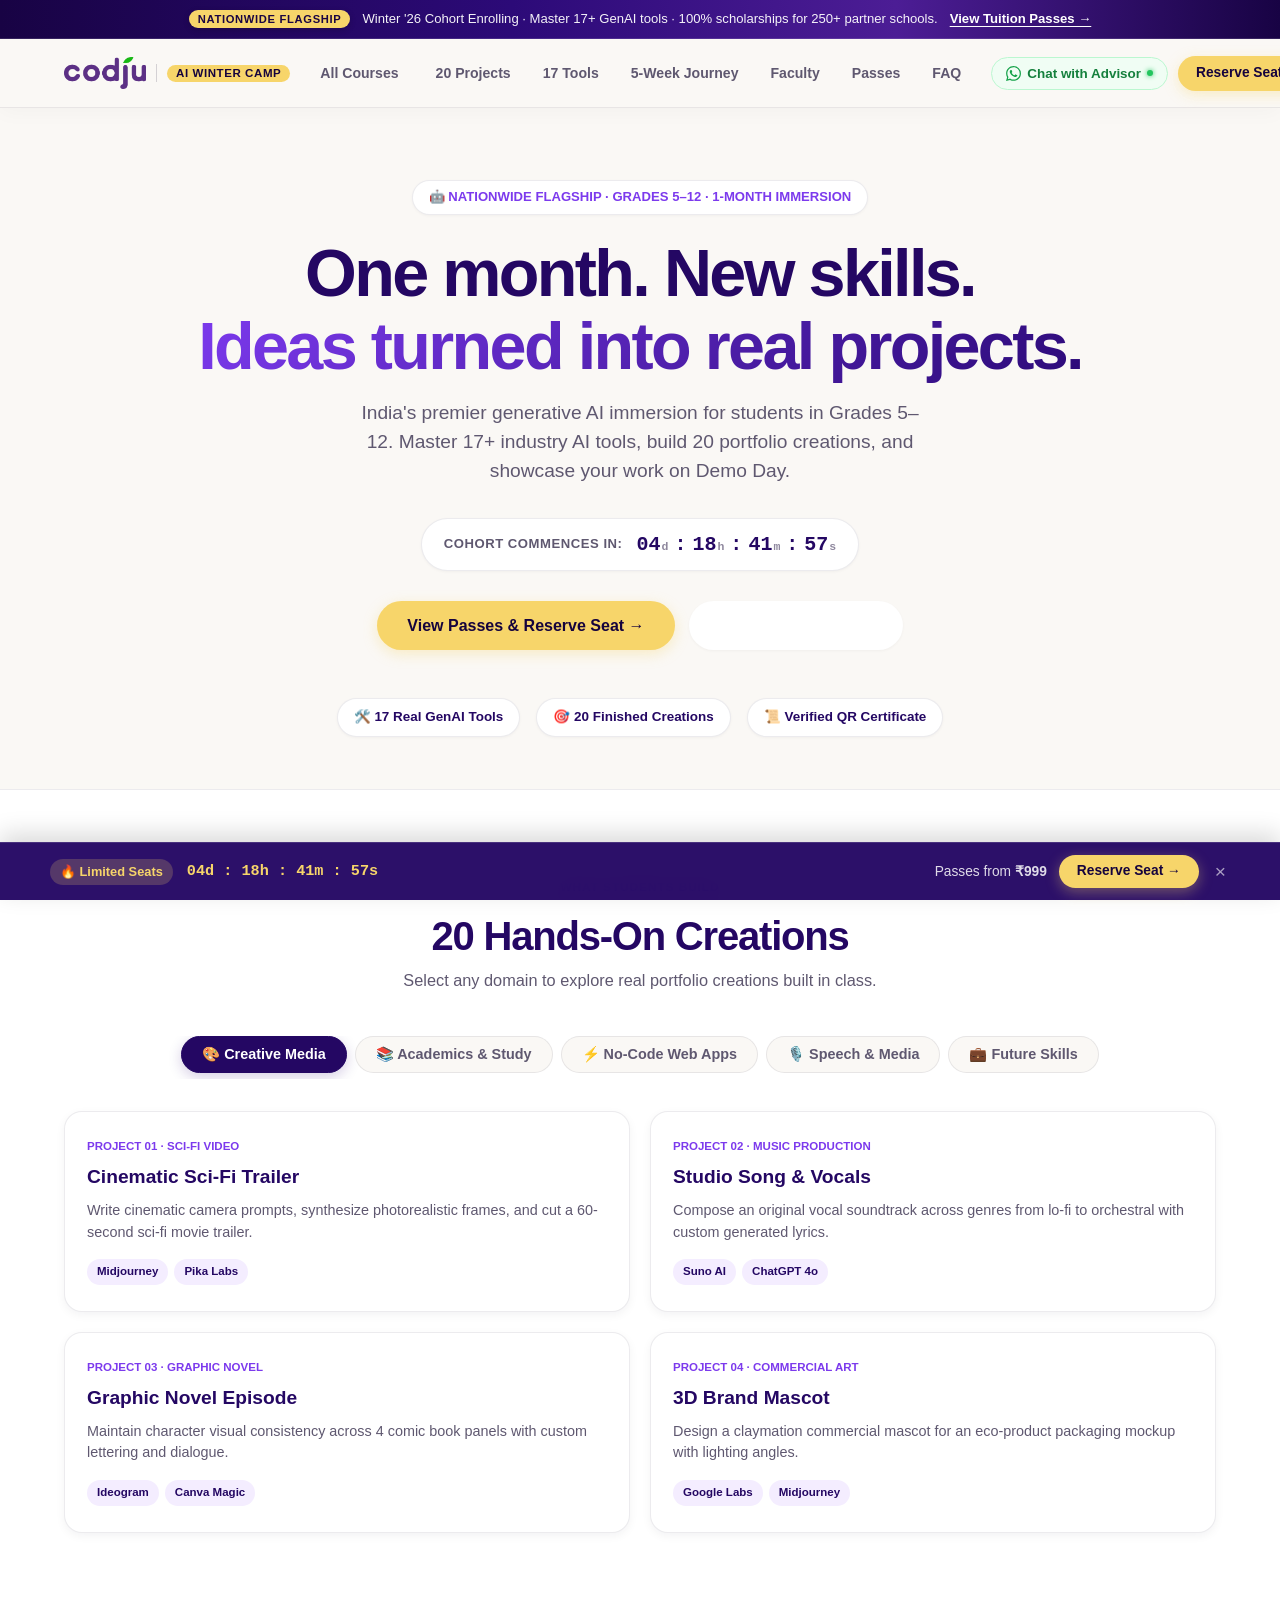
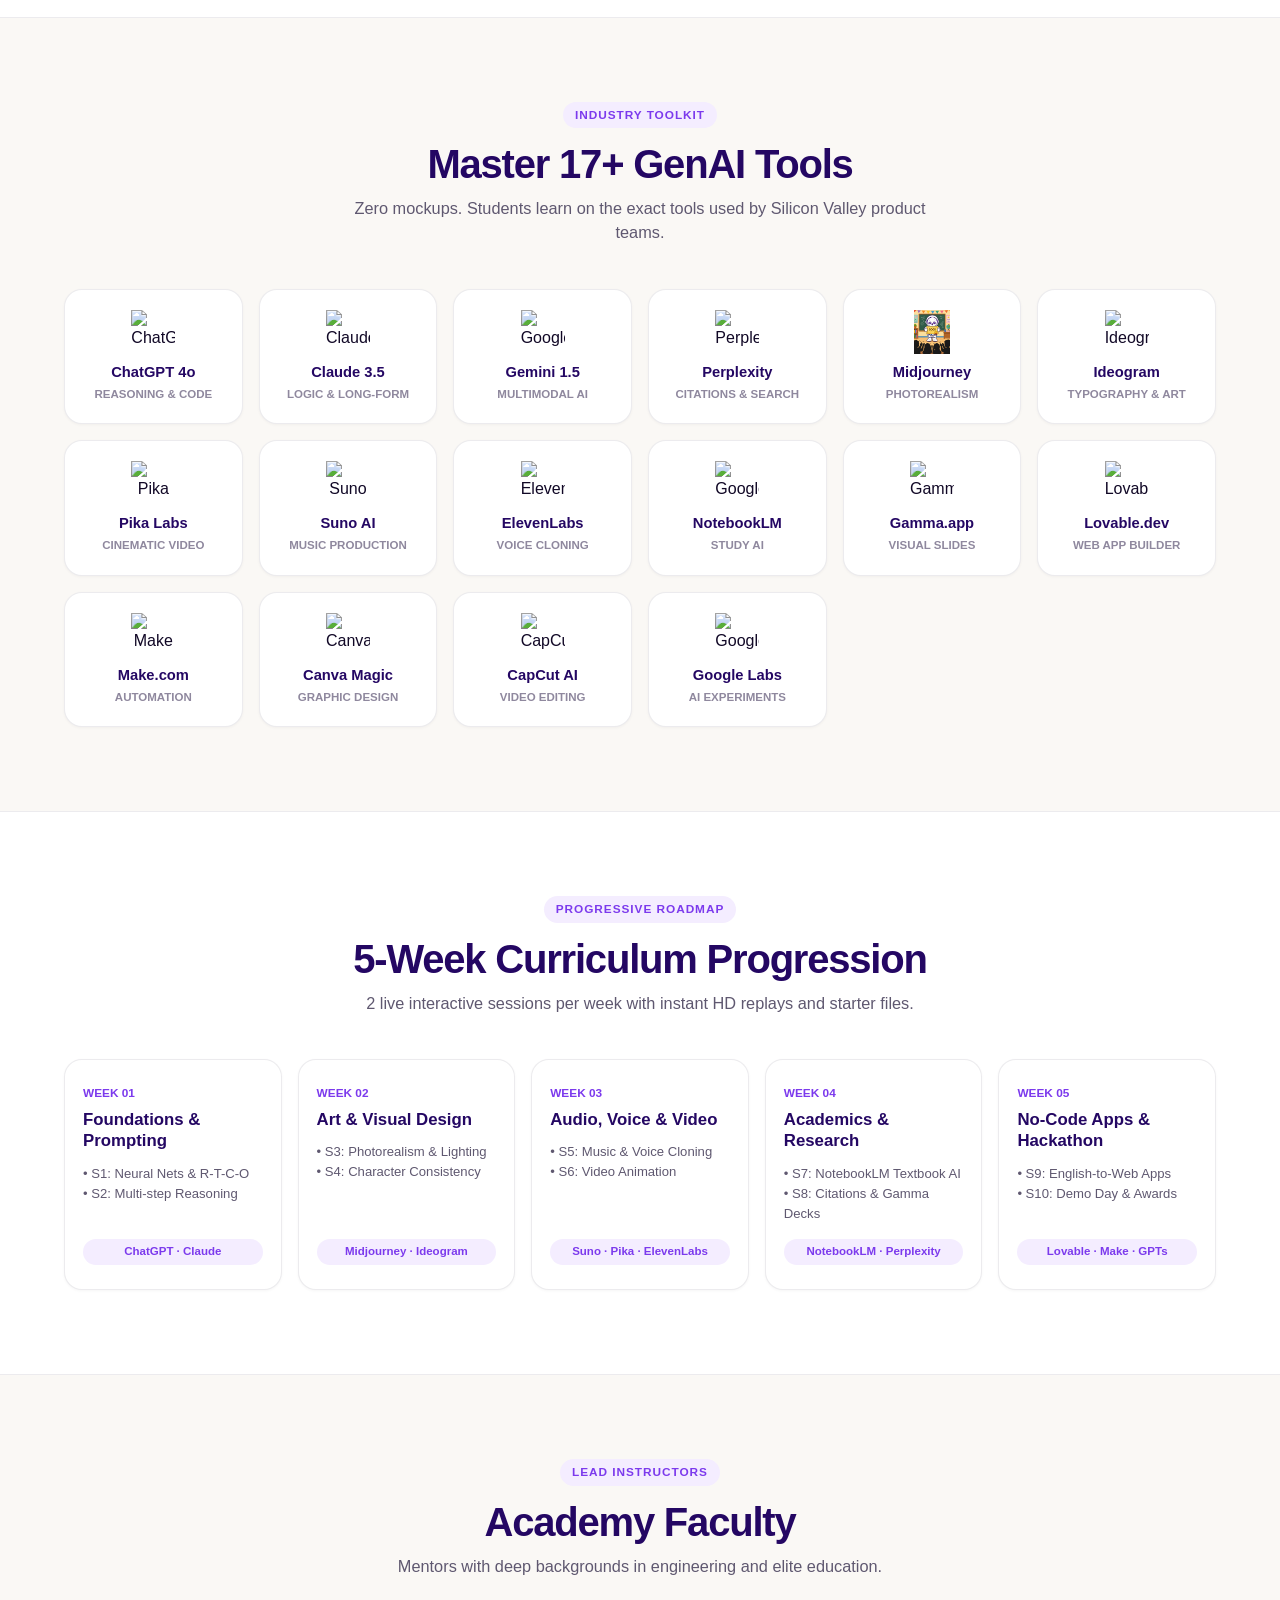
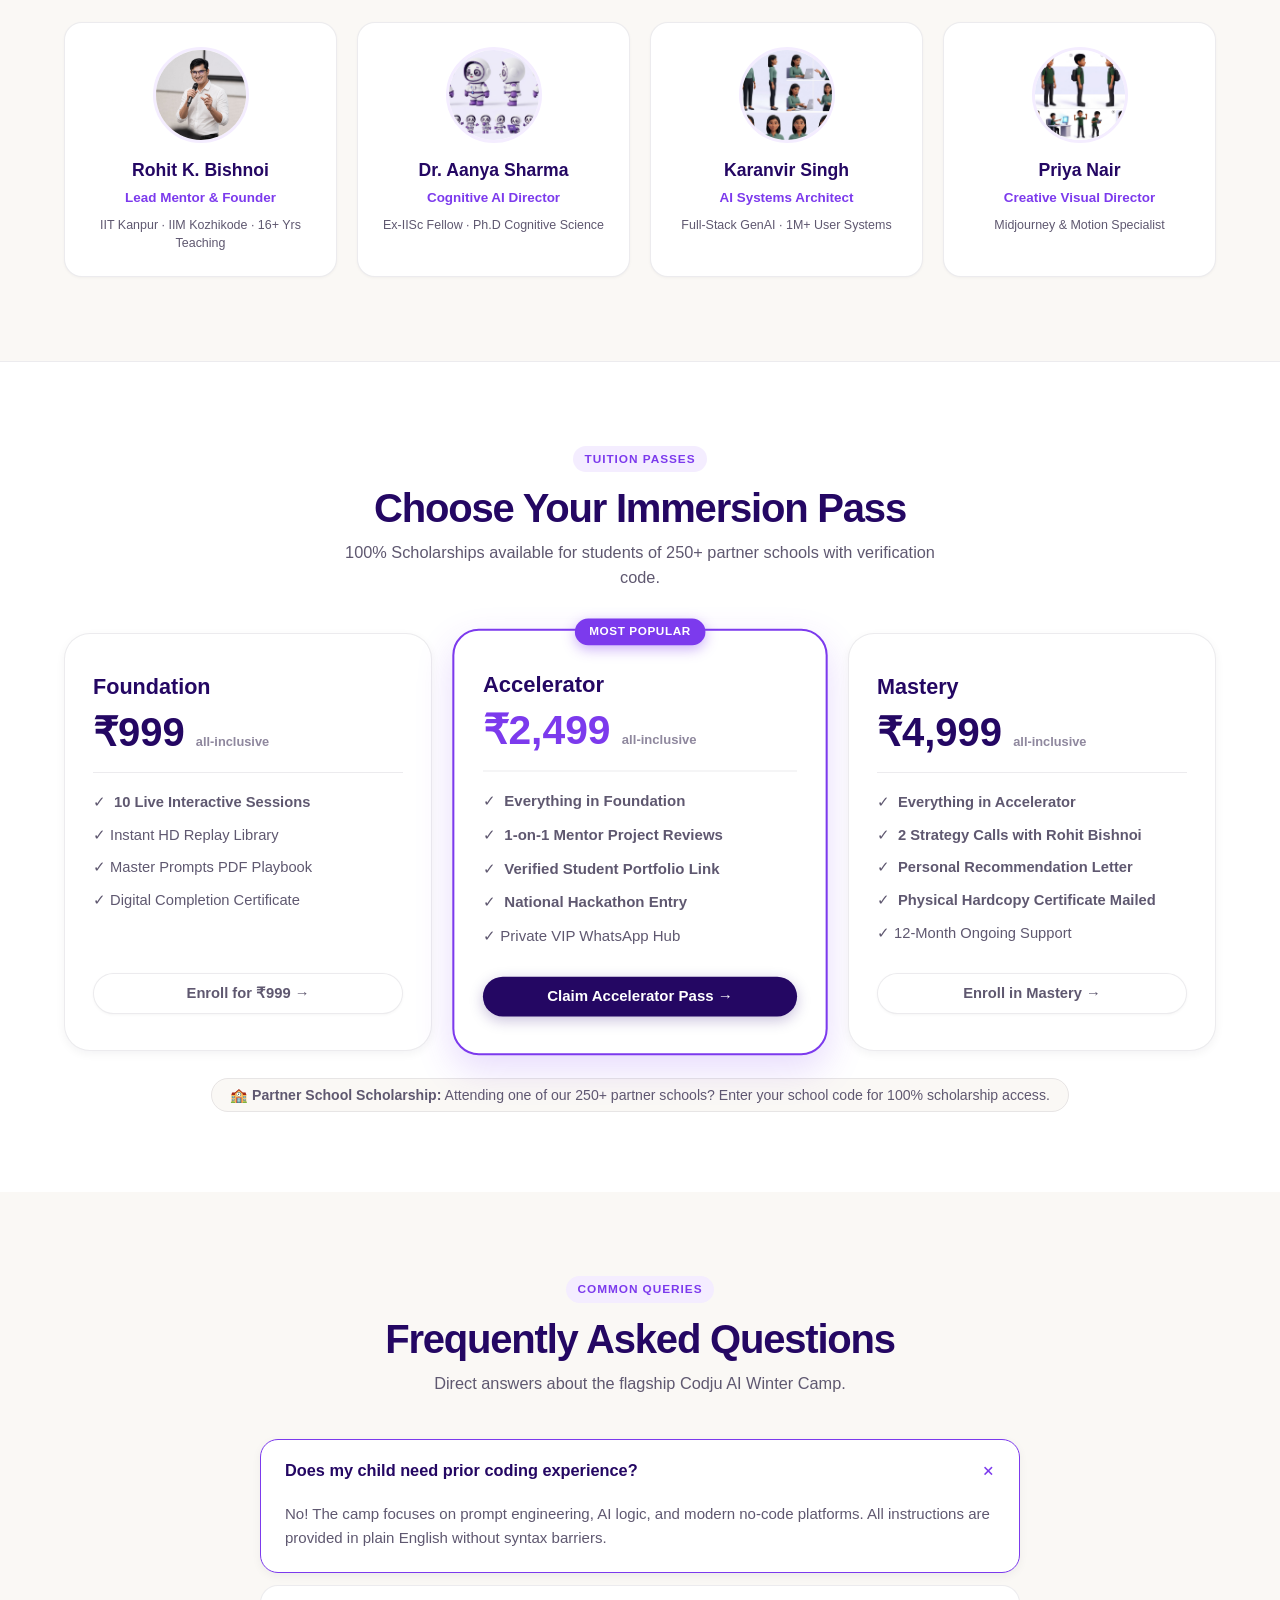
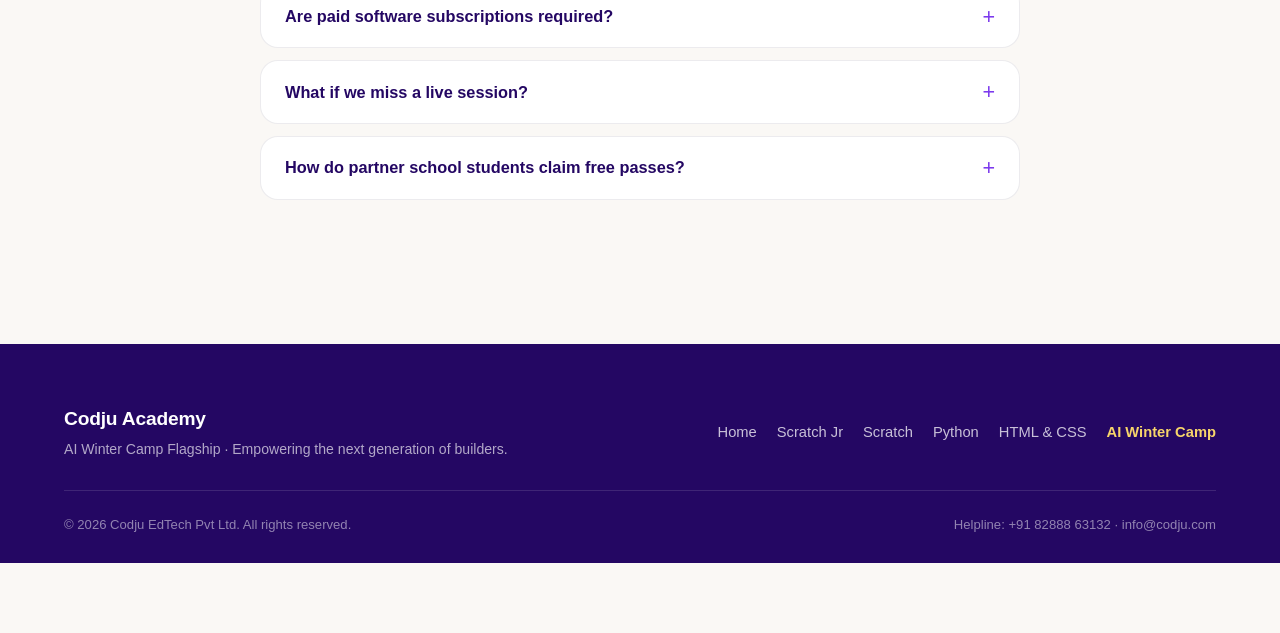
==== commit 953d8b99: "feat(brand & seo): implement story-driven copy, learning journey, student showcase and technical SEO" ====
--- a/ai-winter-camp.html
+++ b/ai-winter-camp.html
@@ -3,8 +3,25 @@
 <head>
   <meta charset="UTF-8" />
   <meta name="viewport" content="width=device-width, initial-scale=1.0" />
-  <title>Codju AI Winter Camp — 1-Month Generative AI Immersion (Grades 5–12)</title>
-  <meta name="description" content="Master 17+ GenAI tools (ChatGPT, Claude, Midjourney, Suno, Pika), build 20 portfolio creations, and earn verified QR certification." />
+  <title>Codju AI Winter Camp for Students (Grades 5–12) | AI &amp; Coding Bootcamp</title>
+  <meta name="description" content="India's premier 1-month generative AI camp for students in Grades 5–12. Master 17+ AI tools (ChatGPT, Midjourney, Claude, Suno) and build 20 portfolio projects." />
+  <meta name="keywords" content="AI winter camp for kids, generative AI camp for students, ChatGPT for students, Midjourney for kids, artificial intelligence bootcamp, Codju Academy" />
+  <link rel="canonical" href="https://codju.com/ai-winter-camp.html" />
+
+  <!-- Open Graph -->
+  <meta property="og:type" content="website" />
+  <meta property="og:url" content="https://codju.com/ai-winter-camp.html" />
+  <meta property="og:title" content="Codju AI Winter Camp for Students (Grades 5–12) | AI &amp; Coding Bootcamp" />
+  <meta property="og:description" content="One month. New skills. Ideas turned into real projects. Master 17+ GenAI tools and build 20 portfolio creations." />
+  <meta property="og:image" content="assets/logo.png" />
+  <meta property="og:site_name" content="Codju Academy" />
+
+  <!-- Twitter Card -->
+  <meta name="twitter:card" content="summary_large_image" />
+  <meta name="twitter:title" content="Codju AI Winter Camp for Students (Grades 5–12)" />
+  <meta name="twitter:description" content="One month. New skills. Ideas turned into real projects. 17+ AI tools and 20 portfolio creations." />
+  <meta name="twitter:image" content="assets/logo.png" />
+
   <link rel="icon" type="image/png" href="assets/logo.png" />
   <link rel="stylesheet" href="index.css" />
   <style>
@@ -16,6 +33,70 @@
       padding-bottom: 70px; /* Clearance for sticky bottom bar */
     }
   </style>
+
+  <!-- Structured Data: Course & BreadcrumbList -->
+  <script type="application/ld+json">
+  {
+    "@context": "https://schema.org",
+    "@graph": [
+      {
+        "@type": "Course",
+        "name": "Codju AI Winter Camp: 1-Month Generative AI Immersion",
+        "description": "Comprehensive Generative AI immersion for school students in Grades 5–12. Covers 17+ industry GenAI tools including ChatGPT, Claude, Midjourney, Suno, Pika, ElevenLabs, and Lovable to build 20 portfolio projects.",
+        "provider": {
+          "@type": "EducationalOrganization",
+          "name": "Codju Academy",
+          "url": "https://codju.com/"
+        },
+        "educationalLevel": "Grades 5–12 (Ages 10–18)",
+        "timeToComplete": "P5W",
+        "offers": [
+          {
+            "@type": "Offer",
+            "name": "Foundation Pass",
+            "price": "999",
+            "priceCurrency": "INR",
+            "url": "https://codju.com/ai-winter-camp.html",
+            "availability": "https://schema.org/InStock"
+          },
+          {
+            "@type": "Offer",
+            "name": "Accelerator Pass",
+            "price": "2499",
+            "priceCurrency": "INR",
+            "url": "https://codju.com/ai-winter-camp.html",
+            "availability": "https://schema.org/InStock"
+          },
+          {
+            "@type": "Offer",
+            "name": "Mastery Pass",
+            "price": "4999",
+            "priceCurrency": "INR",
+            "url": "https://codju.com/ai-winter-camp.html",
+            "availability": "https://schema.org/InStock"
+          }
+        ]
+      },
+      {
+        "@type": "BreadcrumbList",
+        "itemListElement": [
+          {
+            "@type": "ListItem",
+            "position": 1,
+            "name": "Home",
+            "item": "https://codju.com/"
+          },
+          {
+            "@type": "ListItem",
+            "position": 2,
+            "name": "AI Winter Camp",
+            "item": "https://codju.com/ai-winter-camp.html"
+          }
+        ]
+      }
+    ]
+  }
+  </script>
 </head>
 <body>
 
@@ -33,17 +114,17 @@
     <div class="container nav__inner">
       
       <a href="index.html" class="nav__brand">
-        <img src="assets/logo.png" alt="Codju" class="nav__brand-logo" />
+        <img src="assets/logo.png" alt="Codju Academy Logo" class="nav__brand-logo" width="124" height="34" />
         <span class="nav__brand-divider"></span>
         <span class="nav__brand-badge" style="background: var(--gold); color: #15033d;">AI Winter Camp</span>
       </a>
 
       <!-- Desktop Nav Links -->
-      <nav class="nav__menu-wrap">
+      <nav class="nav__menu-wrap" aria-label="Course Navigation">
         <ul class="nav__menu">
           
           <li class="nav__item nav__item--has-dropdown">
-            <button type="button" class="nav__link-btn" aria-expanded="false">
+            <button type="button" class="nav__link-btn" aria-expanded="false" aria-haspopup="true">
               <span>All Courses</span>
               <svg class="nav__caret" width="11" height="11" viewBox="0 0 24 24" fill="none" stroke="currentColor" stroke-width="2.5" stroke-linecap="round" stroke-linejoin="round"><polyline points="6 9 12 15 18 9"></polyline></svg>
             </button>
@@ -119,7 +200,7 @@
       <!-- Right CTAs -->
       <div class="nav__actions">
         <a href="https://wa.me/918288863132?text=Hello%20Codju%2C%20inquiry%20about%20AI%20Winter%20Camp" 
-           target="_blank" rel="noopener" class="btn-whatsapp">
+           target="_blank" rel="noopener" class="btn-whatsapp" title="Chat with Advisor on WhatsApp">
           <svg viewBox="0 0 24 24" width="15" height="15" fill="currentColor">
             <path d="M17.472 14.382c-.297-.149-1.758-.867-2.03-.967-.273-.099-.471-.148-.67.15-.197.297-.767.966-.94 1.164-.173.199-.347.223-.644.075-.297-.15-1.255-.463-2.39-1.475-.883-.788-1.48-1.761-1.653-2.059-.173-.297-.018-.458.13-.606.134-.133.298-.347.446-.52.149-.174.198-.298.298-.497.099-.198.05-.371-.025-.52-.075-.149-.669-1.612-.916-2.207-.242-.579-.487-.5-.669-.51-.173-.008-.371-.01-.57-.01-.198 0-.52.074-.792.372-.272.297-1.04 1.016-1.04 2.479 0 1.462 1.065 2.875 1.213 3.074.149.198 2.096 3.2 5.077 4.487.709.306 1.262.489 1.694.625.712.227 1.36.195 1.871.118.571-.085 1.758-.719 2.006-1.413.248-.694.248-1.289.173-1.413-.074-.124-.272-.198-.57-.347m-5.421 7.403h-.004a9.87 9.87 0 01-5.031-1.378l-.361-.214-3.741.982.998-3.648-.235-.374a9.86 9.86 0 01-1.51-5.26c.001-5.45 4.436-9.884 9.888-9.884 2.64 0 5.122 1.03 6.988 2.898a9.825 9.825 0 012.893 6.994c-.003 5.45-4.437 9.884-9.885 9.884m8.413-18.297A11.815 11.815 0 0012.05 0C5.495 0 .16 5.335.157 11.892c0 2.096.547 4.142 1.588 5.945L.057 24l6.305-1.654a11.882 11.882 0 005.683 1.448h.005c6.554 0 11.89-5.335 11.893-11.893a11.82 11.82 0 00-3.48-8.413z"/>
           </svg>
@@ -150,7 +231,7 @@
     <div class="mobile-drawer__panel">
       <div class="mobile-drawer__head">
         <a href="index.html" class="nav__brand">
-          <img src="assets/logo.png" alt="Codju" class="nav__brand-logo" />
+          <img src="assets/logo.png" alt="Codju Academy" class="nav__brand-logo" width="110" height="30" />
           <span class="nav__brand-divider"></span>
           <span class="nav__brand-badge">Academy</span>
         </a>
@@ -234,12 +315,12 @@
       </div>
 
       <h1 class="hero-title">
-        Build with Generative AI <br/>
-        <span>this winter.</span>
+        One month. New skills. <br/>
+        <span>Ideas turned into real projects.</span>
       </h1>
 
       <p class="hero-sub">
-        India's deepest hands-on generative AI camp for Grades 5–12. Master 17+ industry GenAI tools, create 20 portfolio creations, and graduate with a verified digital certificate.
+        India's premier generative AI immersion for students in Grades 5–12. Master 17+ industry AI tools, build 20 portfolio creations, and showcase your work on Demo Day.
       </p>
 
       <!-- Live Countdown -->
@@ -260,7 +341,7 @@
         <a href="#pricing" class="btn btn--gold" style="padding: 14px 30px; font-size: 1rem;">
           View Passes &amp; Reserve Seat &rarr;
         </a>
-        <a href="#projects" class="btn btn--ghost" style="padding: 14px 26px; font-size: 1rem;">
+        <a href="#projects" class="btn btn--ghost" style="padding: 14px 26px; font-size: 1rem; border-color: rgba(255,255,255,0.25); color: #ffffff;">
           Browse 20 Projects &darr;
         </a>
       </div>
@@ -348,47 +429,48 @@
         <div class="proj-card">
           <div>
             <div class="proj-num">Project 05 · Study Assistant</div>
-            <h3 class="proj-title">Syllabus Study Bot</h3>
-            <p class="proj-desc">Upload school textbooks and get instant, grounded study flashcards with zero AI hallucinations.</p>
+            <h3 class="proj-title">Syllabus-Grounded Bot</h3>
+            <p class="proj-desc">Upload CBSE/ICSE science textbook PDFs to synthesize high-yield summaries, flashcards, and conceptual quizzes.</p>
           </div>
           <div class="proj-tools">
             <span class="tool-badge">NotebookLM</span>
+            <span class="tool-badge">Gemini 1.5</span>
+          </div>
+        </div>
+
+        <div class="proj-card">
+          <div>
+            <div class="proj-num">Project 06 · History &amp; Humanities</div>
+            <h3 class="proj-title">Interactive Historical Map</h3>
+            <p class="proj-desc">Build an interactive timeline of key civilizational battles with verifiable academic citations and primary sources.</p>
+          </div>
+          <div class="proj-tools">
+            <span class="tool-badge">Perplexity</span>
             <span class="tool-badge">Claude 3.5</span>
           </div>
         </div>
 
         <div class="proj-card">
           <div>
-            <div class="proj-num">Project 06 · History Visualization</div>
-            <h3 class="proj-title">Historical Mind Map</h3>
-            <p class="proj-desc">Convert complex historical eras into interactive, clickable visual relationship diagrams.</p>
-          </div>
-          <div class="proj-tools">
-            <span class="tool-badge">Claude 3.5</span>
-            <span class="tool-badge">Mermaid</span>
-          </div>
-        </div>
-
-        <div class="proj-card">
-          <div>
-            <div class="proj-num">Project 07 · Fact Checking</div>
-            <h3 class="proj-title">Verified Citations Engine</h3>
-            <p class="proj-desc">Synthesize science fair research backed by peer-reviewed academic citations and sourced answers.</p>
-          </div>
-          <div class="proj-tools">
-            <span class="tool-badge">Perplexity Pro</span>
-          </div>
-        </div>
-
-        <div class="proj-card">
-          <div>
-            <div class="proj-num">Project 08 · Linguistics</div>
-            <h3 class="proj-title">Accent &amp; Speech Coach</h3>
-            <p class="proj-desc">Clone voice samples to evaluate pronunciation and practice multi-lingual conversations in real time.</p>
-          </div>
-          <div class="proj-tools">
+            <div class="proj-num">Project 07 · Language Coach</div>
+            <h3 class="proj-title">Accent &amp; Fluency AI</h3>
+            <p class="proj-desc">Practice conversational French, Spanish, or Hindi with live audio speech turnaround and grammar suggestions.</p>
+          </div>
+          <div class="proj-tools">
+            <span class="tool-badge">Whisper AI</span>
             <span class="tool-badge">ElevenLabs</span>
-            <span class="tool-badge">Whisper</span>
+          </div>
+        </div>
+
+        <div class="proj-card">
+          <div>
+            <div class="proj-num">Project 08 · Math Solver</div>
+            <h3 class="proj-title">Step-by-Step Calculus Tutor</h3>
+            <p class="proj-desc">Construct an interactive logic tutor that guides through geometry proofs and algebra step-by-step.</p>
+          </div>
+          <div class="proj-tools">
+            <span class="tool-badge">ChatGPT o1</span>
+            <span class="tool-badge">Wolfram</span>
           </div>
         </div>
       </div>
@@ -397,46 +479,49 @@
       <div class="ptab-pane" id="tab-apps">
         <div class="proj-card">
           <div>
-            <div class="proj-num">Project 09 · Interactive App</div>
-            <h3 class="proj-title">Quiz &amp; Flashcard App</h3>
-            <p class="proj-desc">Prompt a working study app in English and publish it live with interactive scoreboards and buttons.</p>
+            <div class="proj-num">Project 09 · Interactive Web App</div>
+            <h3 class="proj-title">AI Flashcard Quiz Web App</h3>
+            <p class="proj-desc">Turn natural English prompts into a responsive React web app with score counters and question databases.</p>
           </div>
           <div class="proj-tools">
             <span class="tool-badge">Lovable.dev</span>
-          </div>
-        </div>
-
-        <div class="proj-card">
-          <div>
-            <div class="proj-num">Project 10 · Automation</div>
-            <h3 class="proj-title">Email Automation Pipeline</h3>
-            <p class="proj-desc">Trigger automated AI summaries when a form is submitted and send custom formatted email alerts.</p>
+            <span class="tool-badge">Claude 3.5</span>
+          </div>
+        </div>
+
+        <div class="proj-card">
+          <div>
+            <div class="proj-num">Project 10 · Automation Pipeline</div>
+            <h3 class="proj-title">Smart School Notifier</h3>
+            <p class="proj-desc">Create an automated workflow that summarizes school circular emails and sends daily reminders to WhatsApp.</p>
           </div>
           <div class="proj-tools">
             <span class="tool-badge">Make.com</span>
-            <span class="tool-badge">OpenAI</span>
-          </div>
-        </div>
-
-        <div class="proj-card">
-          <div>
-            <div class="proj-num">Project 11 · Custom Agent</div>
-            <h3 class="proj-title">Custom Knowledge Bot</h3>
-            <p class="proj-desc">Train a Custom GPT on school club archives to answer questions for students and parents automatically.</p>
-          </div>
-          <div class="proj-tools">
-            <span class="tool-badge">OpenAI GPTs</span>
-          </div>
-        </div>
-
-        <div class="proj-card">
-          <div>
-            <div class="proj-num">Project 12 · Web Showcase</div>
-            <h3 class="proj-title">Personal Link-in-Bio Site</h3>
-            <p class="proj-desc">A responsive mobile portfolio highlighting student certificates and camp achievements online.</p>
-          </div>
-          <div class="proj-tools">
-            <span class="tool-badge">HTML &amp; CSS</span>
+            <span class="tool-badge">OpenAI API</span>
+          </div>
+        </div>
+
+        <div class="proj-card">
+          <div>
+            <div class="proj-num">Project 11 · Custom Knowledge Bot</div>
+            <h3 class="proj-title">School House Assistant</h3>
+            <p class="proj-desc">Train a custom GPT with school event rules, schedules, and FAQ answers for incoming junior students.</p>
+          </div>
+          <div class="proj-tools">
+            <span class="tool-badge">Custom GPTs</span>
+            <span class="tool-badge">Knowledge RAG</span>
+          </div>
+        </div>
+
+        <div class="proj-card">
+          <div>
+            <div class="proj-num">Project 12 · Link Portal</div>
+            <h3 class="proj-title">Creator Link Hub</h3>
+            <p class="proj-desc">Build a responsive personal link aggregator with animated cards, project badges, and contact forms.</p>
+          </div>
+          <div class="proj-tools">
+            <span class="tool-badge">Lovable.dev</span>
+            <span class="tool-badge">GitHub</span>
           </div>
         </div>
       </div>
@@ -445,20 +530,21 @@
       <div class="ptab-pane" id="tab-talk">
         <div class="proj-card">
           <div>
-            <div class="proj-num">Project 13 · Presentation</div>
-            <h3 class="proj-title">TED-Style Keynote Deck</h3>
-            <p class="proj-desc">Transform raw notes into an executive 10-slide visual deck with clean modern typography.</p>
+            <div class="proj-num">Project 13 · Keynote Presentation</div>
+            <h3 class="proj-title">TED-Style Visual Slide Deck</h3>
+            <p class="proj-desc">Generate a compelling 10-slide visual narrative on clean energy with tailored typography and charts.</p>
           </div>
           <div class="proj-tools">
             <span class="tool-badge">Gamma.app</span>
-          </div>
-        </div>
-
-        <div class="proj-card">
-          <div>
-            <div class="proj-num">Project 14 · Video Synthesis</div>
-            <h3 class="proj-title">AI Video Avatar Speech</h3>
-            <p class="proj-desc">Synthesize a virtual presenter delivering a student speech with realistic lip sync and pacing.</p>
+            <span class="tool-badge">Claude 3.5</span>
+          </div>
+        </div>
+
+        <div class="proj-card">
+          <div>
+            <div class="proj-num">Project 14 · Video Presenter</div>
+            <h3 class="proj-title">AI Video News Anchor</h3>
+            <p class="proj-desc">Script and render a photorealistic digital presenter broadcasting school weekly science achievements.</p>
           </div>
           <div class="proj-tools">
             <span class="tool-badge">CapCut AI</span>
@@ -468,23 +554,25 @@
 
         <div class="proj-card">
           <div>
-            <div class="proj-num">Project 15 · Debate Training</div>
-            <h3 class="proj-title">Debate Rebuttal Engine</h3>
-            <p class="proj-desc">Train an AI debate sparring partner that spots logical fallacies and tests counter-arguments.</p>
-          </div>
-          <div class="proj-tools">
-            <span class="tool-badge">Claude 3.5</span>
-          </div>
-        </div>
-
-        <div class="proj-card">
-          <div>
-            <div class="proj-num">Project 16 · Publishing</div>
-            <h3 class="proj-title">School Newsletter</h3>
-            <p class="proj-desc">Produce an editorial magazine with catchy headlines and generated feature artwork.</p>
+            <div class="proj-num">Project 15 · Debate Rebuttal</div>
+            <h3 class="proj-title">Debate Counter-Argument Bot</h3>
+            <p class="proj-desc">Stress-test parliamentary debate motions by generating rigorous counter-arguments and logical fallacies.</p>
+          </div>
+          <div class="proj-tools">
+            <span class="tool-badge">Perplexity</span>
+            <span class="tool-badge">ChatGPT 4o</span>
+          </div>
+        </div>
+
+        <div class="proj-card">
+          <div>
+            <div class="proj-num">Project 16 · Publication</div>
+            <h3 class="proj-title">School Science Magazine</h3>
+            <p class="proj-desc">Curate, format, and generate illustrations for an 8-page digital science magazine ready for PDF export.</p>
           </div>
           <div class="proj-tools">
             <span class="tool-badge">Canva Magic</span>
+            <span class="tool-badge">Ideogram</span>
           </div>
         </div>
       </div>
@@ -493,45 +581,49 @@
       <div class="ptab-pane" id="tab-work">
         <div class="proj-card">
           <div>
-            <div class="proj-num">Project 17 · Permanent Portfolio</div>
-            <h3 class="proj-title">Public Digital Portfolio</h3>
-            <p class="proj-desc">Curate all 20 creations into a permanent showcase ready for school resumes and university applications.</p>
-          </div>
-          <div class="proj-tools">
-            <span class="tool-badge">Codju Profile</span>
-          </div>
-        </div>
-
-        <div class="proj-card">
-          <div>
-            <div class="proj-num">Project 18 · Commercial Pitch</div>
-            <h3 class="proj-title">Freelance Service Pitch</h3>
-            <p class="proj-desc">Draft commercial proposals offering AI image generation and copy editing to local firms.</p>
+            <div class="proj-num">Project 17 · Personal Brand</div>
+            <h3 class="proj-title">High School Resume Portfolio</h3>
+            <p class="proj-desc">Construct an Ivy-League format student resume and portfolio website spotlighting extracurricular leadership.</p>
+          </div>
+          <div class="proj-tools">
+            <span class="tool-badge">Gamma.app</span>
+            <span class="tool-badge">Claude 3.5</span>
+          </div>
+        </div>
+
+        <div class="proj-card">
+          <div>
+            <div class="proj-num">Project 18 · Freelance Proposal</div>
+            <h3 class="proj-title">Client Design Pitch</h3>
+            <p class="proj-desc">Generate professional client proposals, scope-of-work agreements, and design deliverables for local businesses.</p>
           </div>
           <div class="proj-tools">
             <span class="tool-badge">ChatGPT 4o</span>
-          </div>
-        </div>
-
-        <div class="proj-card">
-          <div>
-            <div class="proj-num">Project 19 · Content Strategy</div>
-            <h3 class="proj-title">Social Campaign Calendar</h3>
-            <p class="proj-desc">Generate a 30-day automated content calendar with prompts, captions, and graphics.</p>
+            <span class="tool-badge">Gamma.app</span>
+          </div>
+        </div>
+
+        <div class="proj-card">
+          <div>
+            <div class="proj-num">Project 19 · Campaign Strategy</div>
+            <h3 class="proj-title">Club Campaign Calendar</h3>
+            <p class="proj-desc">Architect a 30-day social impact campaign with graphics, captions, release cadence, and engagement metrics.</p>
           </div>
           <div class="proj-tools">
             <span class="tool-badge">Claude 3.5</span>
-          </div>
-        </div>
-
-        <div class="proj-card">
-          <div>
-            <div class="proj-num">Project 20 · Entrepreneurship</div>
-            <h3 class="proj-title">Startup Pitch Deck</h3>
-            <p class="proj-desc">Create a problem-solution investor deck for an AI innovation tackling green energy.</p>
+            <span class="tool-badge">Canva Magic</span>
+          </div>
+        </div>
+
+        <div class="proj-card">
+          <div>
+            <div class="proj-num">Project 20 · Startup Capstone</div>
+            <h3 class="proj-title">Youth Startup Pitch Deck</h3>
+            <p class="proj-desc">Formulate a problem-solution startup deck with market sizing, unit economics, and AI product mockups.</p>
           </div>
           <div class="proj-tools">
             <span class="tool-badge">Gamma.app</span>
+            <span class="tool-badge">Lovable.dev</span>
           </div>
         </div>
       </div>
@@ -539,108 +631,108 @@
     </div>
   </section>
 
-  <!-- ========== 17 AI TOOLS INDUSTRY STACK ========== -->
+  <!-- ========== 17 TOOLS INDUSTRY STACK ========== -->
   <section class="section" id="tools">
     <div class="container">
       <div class="section-head">
         <span class="section-tag">INDUSTRY TOOLKIT</span>
-        <h2 class="section-title">17 Industry Tools Mastered</h2>
-        <p class="section-sub">Zero simulations. Students get hands-on experience with actual professional platforms.</p>
+        <h2 class="section-title">Master 17+ GenAI Tools</h2>
+        <p class="section-sub">Zero mockups. Students learn on the exact tools used by Silicon Valley product teams.</p>
       </div>
 
       <div class="tools-grid">
         <div class="tool-card">
-          <img src="assets/chatgpt.png" alt="ChatGPT" class="tool-icon-img" />
+          <img src="assets/chatgpt.png" alt="ChatGPT 4o" class="tool-icon-img" width="40" height="40" loading="lazy" />
           <div class="tool-name">ChatGPT 4o</div>
-          <div class="tool-tag">Reasoning</div>
-        </div>
-
-        <div class="tool-card">
-          <img src="assets/claude.svg" alt="Claude" class="tool-icon-img" />
+          <div class="tool-tag">Reasoning &amp; Code</div>
+        </div>
+
+        <div class="tool-card">
+          <img src="assets/claude.svg" alt="Claude 3.5 Sonnet" class="tool-icon-img" width="40" height="40" loading="lazy" />
           <div class="tool-name">Claude 3.5</div>
-          <div class="tool-tag">Writing &amp; Code</div>
-        </div>
-
-        <div class="tool-card">
-          <img src="assets/gemini.png" alt="Gemini" class="tool-icon-img" />
+          <div class="tool-tag">Logic &amp; Long-Form</div>
+        </div>
+
+        <div class="tool-card">
+          <img src="assets/gemini.png" alt="Google Gemini 1.5" class="tool-icon-img" width="40" height="40" loading="lazy" />
           <div class="tool-name">Gemini 1.5</div>
-          <div class="tool-tag">Multimodal</div>
-        </div>
-
-        <div class="tool-card">
-          <img src="assets/perplexity.png" alt="Perplexity" class="tool-icon-img" />
+          <div class="tool-tag">Multimodal AI</div>
+        </div>
+
+        <div class="tool-card">
+          <img src="assets/perplexity.png" alt="Perplexity AI" class="tool-icon-img" width="40" height="40" loading="lazy" />
           <div class="tool-name">Perplexity</div>
-          <div class="tool-tag">Research</div>
-        </div>
-
-        <div class="tool-card">
-          <img src="assets/498133c1-e351-43e0-b495-b7dc478735d6.png" alt="Midjourney" class="tool-icon-img" />
+          <div class="tool-tag">Citations &amp; Search</div>
+        </div>
+
+        <div class="tool-card">
+          <img src="assets/498133c1-e351-43e0-b495-b7dc478735d6.png" alt="Midjourney v6" class="tool-icon-img" width="40" height="40" loading="lazy" />
           <div class="tool-name">Midjourney</div>
-          <div class="tool-tag">Visual Art</div>
-        </div>
-
-        <div class="tool-card">
-          <img src="assets/ideogram.png" alt="Ideogram" class="tool-icon-img" />
+          <div class="tool-tag">Photorealism</div>
+        </div>
+
+        <div class="tool-card">
+          <img src="assets/ideogram.png" alt="Ideogram AI" class="tool-icon-img" width="40" height="40" loading="lazy" />
           <div class="tool-name">Ideogram</div>
-          <div class="tool-tag">Typography</div>
-        </div>
-
-        <div class="tool-card">
-          <img src="assets/pika.png" alt="Pika" class="tool-icon-img" />
+          <div class="tool-tag">Typography &amp; Art</div>
+        </div>
+
+        <div class="tool-card">
+          <img src="assets/pika.png" alt="Pika Labs" class="tool-icon-img" width="40" height="40" loading="lazy" />
           <div class="tool-name">Pika Labs</div>
-          <div class="tool-tag">Video Generation</div>
-        </div>
-
-        <div class="tool-card">
-          <img src="assets/suno.png" alt="Suno" class="tool-icon-img" />
+          <div class="tool-tag">Cinematic Video</div>
+        </div>
+
+        <div class="tool-card">
+          <img src="assets/suno.png" alt="Suno AI" class="tool-icon-img" width="40" height="40" loading="lazy" />
           <div class="tool-name">Suno AI</div>
-          <div class="tool-tag">Music Synthesis</div>
-        </div>
-
-        <div class="tool-card">
-          <img src="assets/elevenlabs.png" alt="ElevenLabs" class="tool-icon-img" />
+          <div class="tool-tag">Music Production</div>
+        </div>
+
+        <div class="tool-card">
+          <img src="assets/elevenlabs.png" alt="ElevenLabs" class="tool-icon-img" width="40" height="40" loading="lazy" />
           <div class="tool-name">ElevenLabs</div>
           <div class="tool-tag">Voice Cloning</div>
         </div>
 
         <div class="tool-card">
-          <img src="assets/notebooklm.png" alt="NotebookLM" class="tool-icon-img" />
+          <img src="assets/notebooklm.png" alt="Google NotebookLM" class="tool-icon-img" width="40" height="40" loading="lazy" />
           <div class="tool-name">NotebookLM</div>
           <div class="tool-tag">Study AI</div>
         </div>
 
         <div class="tool-card">
-          <img src="assets/gamma.svg" alt="Gamma" class="tool-icon-img" />
+          <img src="assets/gamma.svg" alt="Gamma app" class="tool-icon-img" width="40" height="40" loading="lazy" />
           <div class="tool-name">Gamma.app</div>
           <div class="tool-tag">Visual Slides</div>
         </div>
 
         <div class="tool-card">
-          <img src="assets/lovable.png" alt="Lovable" class="tool-icon-img" />
+          <img src="assets/lovable.png" alt="Lovable dev" class="tool-icon-img" width="40" height="40" loading="lazy" />
           <div class="tool-name">Lovable.dev</div>
           <div class="tool-tag">Web App Builder</div>
         </div>
 
         <div class="tool-card">
-          <img src="assets/make.png" alt="Make" class="tool-icon-img" />
+          <img src="assets/make.png" alt="Make automation" class="tool-icon-img" width="40" height="40" loading="lazy" />
           <div class="tool-name">Make.com</div>
           <div class="tool-tag">Automation</div>
         </div>
 
         <div class="tool-card">
-          <img src="assets/canva.png" alt="Canva" class="tool-icon-img" />
+          <img src="assets/canva.png" alt="Canva Magic" class="tool-icon-img" width="40" height="40" loading="lazy" />
           <div class="tool-name">Canva Magic</div>
           <div class="tool-tag">Graphic Design</div>
         </div>
 
         <div class="tool-card">
-          <img src="assets/capcut.png" alt="CapCut" class="tool-icon-img" />
+          <img src="assets/capcut.png" alt="CapCut AI" class="tool-icon-img" width="40" height="40" loading="lazy" />
           <div class="tool-name">CapCut AI</div>
           <div class="tool-tag">Video Editing</div>
         </div>
 
         <div class="tool-card">
-          <img src="assets/google_labs.png" alt="Google Labs" class="tool-icon-img" />
+          <img src="assets/google_labs.png" alt="Google Labs" class="tool-icon-img" width="40" height="40" loading="lazy" />
           <div class="tool-name">Google Labs</div>
           <div class="tool-tag">AI Experiments</div>
         </div>
@@ -732,28 +824,28 @@
 
       <div class="mentors-grid">
         <div class="mentor-faculty-card">
-          <img src="assets/rohit_profile.jpeg" alt="Rohit Bishnoi" class="mentor-avatar" />
+          <img src="assets/rohit_profile.jpeg" alt="Rohit K. Bishnoi, B.Tech IIT Kanpur and Lead Mentor" class="mentor-avatar" width="72" height="72" loading="lazy" />
           <h4 class="m-name">Rohit K. Bishnoi</h4>
           <div class="m-role">Lead Mentor &amp; Founder</div>
           <div class="m-cred">IIT Kanpur · IIM Kozhikode · 16+ Yrs Teaching</div>
         </div>
 
         <div class="mentor-faculty-card">
-          <img src="assets/media.jpg" alt="Dr. Aanya Sharma" class="mentor-avatar" />
+          <img src="assets/media.jpg" alt="Dr. Aanya Sharma, Cognitive AI Director" class="mentor-avatar" width="72" height="72" loading="lazy" />
           <h4 class="m-name">Dr. Aanya Sharma</h4>
           <div class="m-role">Cognitive AI Director</div>
           <div class="m-cred">Ex-IISc Fellow · Ph.D Cognitive Science</div>
         </div>
 
         <div class="mentor-faculty-card">
-          <img src="assets/media copy.jpg" alt="Karanvir Singh" class="mentor-avatar" />
+          <img src="assets/media copy.jpg" alt="Karanvir Singh, AI Systems Architect" class="mentor-avatar" width="72" height="72" loading="lazy" />
           <h4 class="m-name">Karanvir Singh</h4>
           <div class="m-role">AI Systems Architect</div>
           <div class="m-cred">Full-Stack GenAI · 1M+ User Systems</div>
         </div>
 
         <div class="mentor-faculty-card">
-          <img src="assets/media copy 2.jpg" alt="Priya Nair" class="mentor-avatar" />
+          <img src="assets/media copy 2.jpg" alt="Priya Nair, Creative Visual Director" class="mentor-avatar" width="72" height="72" loading="lazy" />
           <h4 class="m-name">Priya Nair</h4>
           <div class="m-role">Creative Visual Director</div>
           <div class="m-cred">Midjourney &amp; Motion Specialist</div>
@@ -768,7 +860,7 @@
       <div class="section-head">
         <span class="section-tag">TUITION PASSES</span>
         <h2 class="section-title">Choose Your Immersion Pass</h2>
-        <p class="section-sub">100% Scholarships available for students of 250+ partner schools with code.</p>
+        <p class="section-sub">100% Scholarships available for students of 250+ partner schools with verification code.</p>
       </div>
 
       <div class="pricing-grid">
@@ -779,7 +871,7 @@
             <h4 class="tier-name">Foundation</h4>
             <div class="tier-price">₹999 <small>all-inclusive</small></div>
             <ul class="tier-features">
-              <li>✓ <strong>10 Live Sessions</strong> on YouTube</li>
+              <li>✓ <strong>10 Live Interactive Sessions</strong></li>
               <li>✓ Instant HD Replay Library</li>
               <li>✓ Master Prompts PDF Playbook</li>
               <li>✓ Digital Completion Certificate</li>
@@ -846,11 +938,12 @@
       <div class="section-head">
         <span class="section-tag">COMMON QUERIES</span>
         <h2 class="section-title">Frequently Asked Questions</h2>
+        <p class="section-sub">Direct answers about the flagship Codju AI Winter Camp.</p>
       </div>
 
       <div class="faq-wrap">
         <div class="faq-item active">
-          <button class="faq-q">
+          <button class="faq-q" aria-expanded="true">
             <span>Does my child need prior coding experience?</span>
             <span class="faq-sign">+</span>
           </button>
@@ -860,7 +953,7 @@
         </div>
 
         <div class="faq-item">
-          <button class="faq-q">
+          <button class="faq-q" aria-expanded="false">
             <span>Are paid software subscriptions required?</span>
             <span class="faq-sign">+</span>
           </button>
@@ -870,7 +963,7 @@
         </div>
 
         <div class="faq-item">
-          <button class="faq-q">
+          <button class="faq-q" aria-expanded="false">
             <span>What if we miss a live session?</span>
             <span class="faq-sign">+</span>
           </button>
@@ -880,7 +973,7 @@
         </div>
 
         <div class="faq-item">
-          <button class="faq-q">
+          <button class="faq-q" aria-expanded="false">
             <span>How do partner school students claim free passes?</span>
             <span class="faq-sign">+</span>
           </button>
@@ -980,8 +1073,15 @@
       btn.addEventListener('click', () => {
         const item = btn.closest('.faq-item');
         const active = item.classList.contains('active');
-        document.querySelectorAll('.faq-item').forEach(i => i.classList.remove('active'));
-        if (!active) item.classList.add('active');
+        document.querySelectorAll('.faq-item').forEach(i => {
+          i.classList.remove('active');
+          const q = i.querySelector('.faq-q');
+          if (q) q.setAttribute('aria-expanded', 'false');
+        });
+        if (!active) {
+          item.classList.add('active');
+          btn.setAttribute('aria-expanded', 'true');
+        }
       });
     });
 
--- a/index.css
+++ b/index.css
@@ -1569,6 +1569,210 @@
   padding: 5px 12px;
   border-radius: var(--radius-full);
   color: var(--purple-deep);
+}
+
+/* ==========================================================================
+   HOMEPAGE STORYTELLING: LEARNING JOURNEY (4 STEPS)
+   ========================================================================== */
+.journey-steps {
+  display: grid;
+  grid-template-columns: repeat(4, 1fr);
+  gap: 24px;
+  position: relative;
+  margin-top: 10px;
+}
+
+.journey-step {
+  background: #ffffff;
+  border: 1px solid var(--border);
+  border-radius: var(--radius-md);
+  padding: 30px 24px;
+  box-shadow: var(--shadow-sm);
+  position: relative;
+  transition: transform var(--ease), box-shadow var(--ease);
+}
+
+.journey-step:hover {
+  transform: translateY(-3px);
+  box-shadow: var(--shadow-md);
+}
+
+.journey-step__num {
+  font-size: 0.76rem;
+  font-weight: 800;
+  letter-spacing: 0.08em;
+  color: var(--purple);
+  background: var(--purple-soft);
+  padding: 4px 10px;
+  border-radius: var(--radius-full);
+  display: inline-block;
+  margin-bottom: 14px;
+}
+
+.journey-step__title {
+  font-size: 1.15rem;
+  font-weight: 800;
+  color: var(--purple-deep);
+  margin-bottom: 8px;
+  letter-spacing: -0.015em;
+}
+
+.journey-step__desc {
+  font-size: 0.92rem;
+  color: var(--text-muted);
+  line-height: 1.55;
+}
+
+/* ==========================================================================
+   HOMEPAGE STORYTELLING: STUDENT WORK SHOWCASE
+   ========================================================================== */
+.showcase-grid {
+  display: grid;
+  grid-template-columns: repeat(4, 1fr);
+  gap: 22px;
+}
+
+.showcase-card {
+  background: #ffffff;
+  border: 1px solid var(--border);
+  border-radius: var(--radius-md);
+  padding: 24px;
+  box-shadow: var(--shadow-sm);
+  display: flex;
+  flex-direction: column;
+  justify-content: space-between;
+  transition: transform var(--ease), box-shadow var(--ease);
+}
+
+.showcase-card:hover {
+  transform: translateY(-3px);
+  box-shadow: var(--shadow-md);
+}
+
+.showcase-visual {
+  height: 120px;
+  background: var(--card-bg, #f4edff);
+  border-radius: var(--radius-sm);
+  display: flex;
+  flex-direction: column;
+  align-items: center;
+  justify-content: center;
+  margin-bottom: 16px;
+  border: 1px solid rgba(17, 8, 38, 0.05);
+  position: relative;
+  overflow: hidden;
+}
+
+.showcase-visual__icon {
+  font-size: 2.2rem;
+  line-height: 1;
+  margin-bottom: 6px;
+}
+
+.showcase-visual__tag {
+  font-size: 0.72rem;
+  font-weight: 700;
+  color: var(--card-color, var(--purple));
+  background: rgba(255, 255, 255, 0.9);
+  padding: 2px 8px;
+  border-radius: var(--radius-full);
+}
+
+.showcase-tag {
+  font-size: 0.75rem;
+  font-weight: 700;
+  text-transform: uppercase;
+  letter-spacing: 0.04em;
+  color: var(--card-color, var(--purple));
+  margin-bottom: 6px;
+}
+
+.showcase-title {
+  font-size: 1.1rem;
+  font-weight: 800;
+  color: var(--purple-deep);
+  margin-bottom: 6px;
+  letter-spacing: -0.01em;
+}
+
+.showcase-desc {
+  font-size: 0.88rem;
+  color: var(--text-muted);
+  line-height: 1.5;
+  margin-bottom: 14px;
+}
+
+.showcase-link {
+  font-size: 0.84rem;
+  font-weight: 700;
+  color: var(--card-color, var(--purple));
+  display: inline-flex;
+  align-items: center;
+  gap: 4px;
+  margin-top: auto;
+  transition: gap var(--ease);
+}
+
+.showcase-link:hover {
+  gap: 7px;
+}
+
+/* ==========================================================================
+   HOMEPAGE FINAL REASSURING CTA BANNER
+   ========================================================================== */
+.final-cta-box {
+  background: linear-gradient(135deg, #2c0a78 0%, #15033d 100%);
+  border-radius: var(--radius-lg);
+  padding: 56px 40px;
+  color: #ffffff;
+  text-align: center;
+  box-shadow: var(--shadow-lg);
+  position: relative;
+  overflow: hidden;
+}
+
+.final-cta-title {
+  font-size: clamp(2rem, 3.8vw, 2.8rem);
+  font-weight: 800;
+  letter-spacing: -0.03em;
+  line-height: 1.18;
+  margin-bottom: 14px;
+}
+
+.final-cta-sub {
+  font-size: clamp(1rem, 1.6vw, 1.18rem);
+  color: rgba(255, 255, 255, 0.82);
+  max-width: 620px;
+  margin: 0 auto 32px;
+  line-height: 1.55;
+}
+
+.final-cta-actions {
+  display: flex;
+  justify-content: center;
+  gap: 14px;
+  flex-wrap: wrap;
+}
+
+@media (max-width: 991px) {
+  .journey-steps {
+    grid-template-columns: repeat(2, 1fr);
+  }
+  .showcase-grid {
+    grid-template-columns: repeat(2, 1fr);
+  }
+}
+
+@media (max-width: 640px) {
+  .journey-steps {
+    grid-template-columns: 1fr;
+  }
+  .showcase-grid {
+    grid-template-columns: 1fr;
+  }
+  .final-cta-box {
+    padding: 38px 22px;
+  }
 }
 
 /* ==========================================================================
